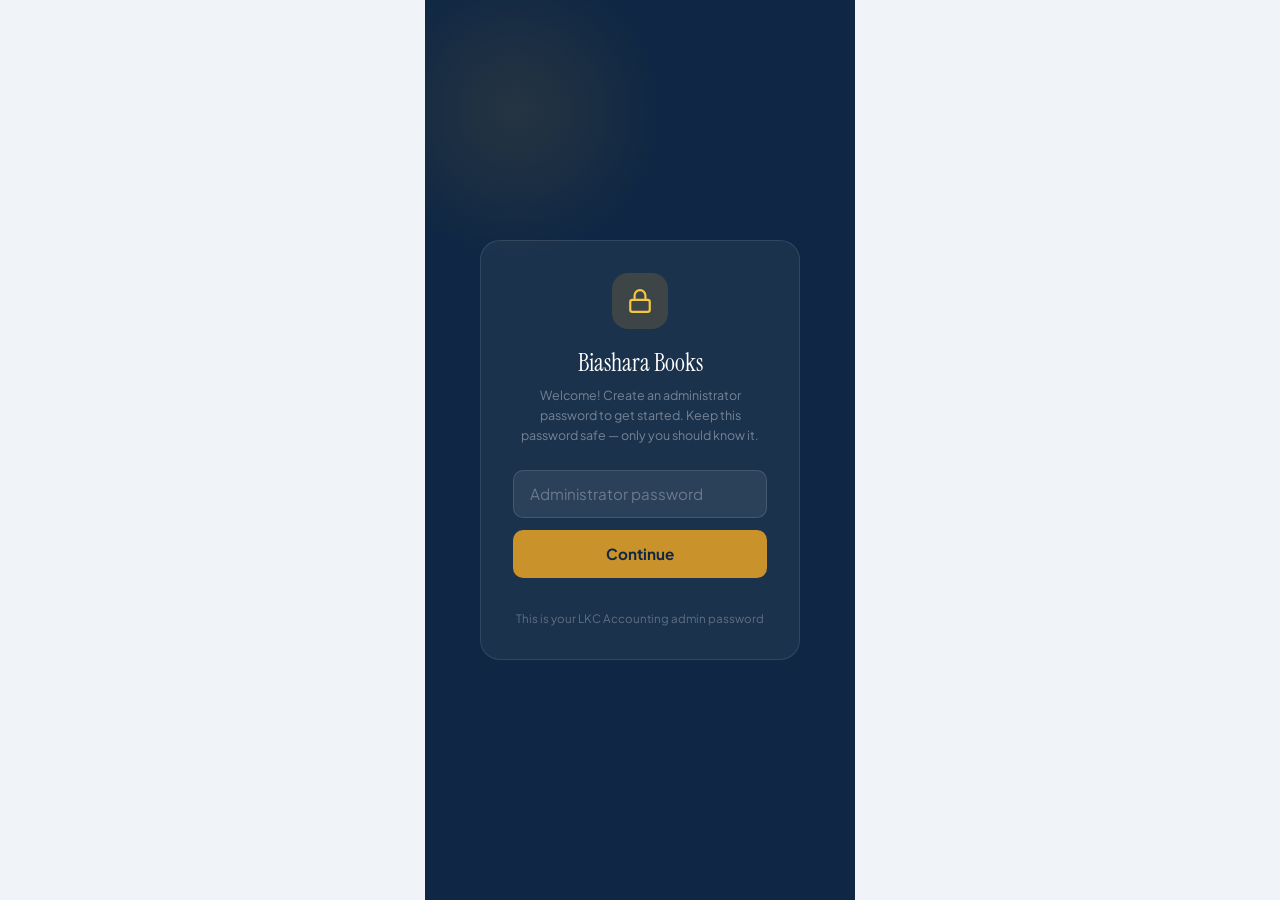
==== index.html @ 7e7e7124 "Rename index (2).html to index.html" ====
<!DOCTYPE html>
<html lang="en">
<head>
<meta charset="UTF-8"/>
<meta name="viewport" content="width=device-width, initial-scale=1.0, maximum-scale=1.0, user-scalable=no"/>
<meta name="apple-mobile-web-app-capable" content="yes"/>
<meta name="apple-mobile-web-app-status-bar-style" content="black-translucent"/>
<meta name="apple-mobile-web-app-title" content="Biashara Books"/>
<meta name="theme-color" content="#0f2744"/>
<link rel="manifest" href="./manifest.json"/>
<link rel="apple-touch-icon" href="./icon-192.png"/>
<title>Biashara Books</title>
<link rel="preconnect" href="https://fonts.googleapis.com">
<link href="https://fonts.googleapis.com/css2?family=Plus+Jakarta+Sans:wght@300;400;500;600;700;800&family=Instrument+Serif:ital@0;1&display=swap" rel="stylesheet">
<style>
:root{
  --bg:#f0f4f8;--surface:#fff;--surface2:#f7f9fc;
  --navy:#0f2744;--navy2:#1a3a5c;
  --gold:#c9922a;--gold-lt:#f5c842;
  --green:#18a558;--green-lt:#e8f7ef;
  --red:#e03b3b;--red-lt:#fdeaea;
  --blue:#2563eb;--blue-lt:#eff6ff;
  --orange:#ea6c00;--orange-lt:#fff3e0;
  --text:#0f2744;--text2:#4a6080;--text3:#8fa3bc;
  --border:#e2eaf3;--radius:16px;--radius-sm:10px;
  --shadow:0 2px 16px rgba(15,39,68,.08);
}
*,*::before,*::after{box-sizing:border-box;margin:0;padding:0}
html,body{height:100%;-webkit-font-smoothing:antialiased;overscroll-behavior:none}
body{font-family:'Plus Jakarta Sans',sans-serif;background:var(--bg);color:var(--text);font-size:15px;line-height:1.5;max-width:430px;margin:0 auto;overflow-x:hidden}

/* ── SCREENS ── */
.screen{display:none;min-height:100vh;flex-direction:column}
.screen.active{display:flex}

/* ══ PIN / LOCK ══ */
#screen-pin{background:var(--navy);align-items:center;justify-content:center;padding:2rem;position:relative;overflow:hidden}
#screen-pin::before{content:'';position:absolute;width:340px;height:340px;border-radius:50%;background:radial-gradient(circle,rgba(201,146,42,.18),transparent 70%);top:-60px;right:-80px;pointer-events:none}
.pin-logo{font-family:'Instrument Serif',serif;font-size:2.2rem;color:#fff;margin-bottom:.2rem;text-align:center}
.pin-logo span{color:var(--gold-lt)}
.pin-by{font-size:.72rem;color:rgba(255,255,255,.35);text-align:center;margin-bottom:.5rem;letter-spacing:.08em;text-transform:uppercase}
.pin-version{font-size:.65rem;color:rgba(255,255,255,.2);text-align:center;margin-bottom:2.2rem}
.pin-dots{display:flex;gap:1rem;justify-content:center;margin-bottom:1.5rem}
.pin-dot{width:13px;height:13px;border-radius:50%;background:rgba(255,255,255,.15);border:2px solid rgba(255,255,255,.25);transition:all .2s}
.pin-dot.filled{background:var(--gold-lt);border-color:var(--gold-lt);transform:scale(1.1)}
.pin-hint{font-size:.78rem;color:rgba(255,255,255,.4);text-align:center;margin-bottom:1.8rem;min-height:1.1em;transition:color .2s}
.pin-hint.error{color:#f87171;animation:shake .35s ease}
.pin-hint.success{color:#6ee7a0}
@keyframes shake{0%,100%{transform:translateX(0)}25%{transform:translateX(-7px)}75%{transform:translateX(7px)}}
.pin-pad{display:grid;grid-template-columns:repeat(3,1fr);gap:.7rem;width:100%;max-width:290px}
.pin-btn{background:rgba(255,255,255,.07);border:1px solid rgba(255,255,255,.1);border-radius:var(--radius);padding:1.1rem;font-family:'Plus Jakarta Sans',sans-serif;font-size:1.4rem;font-weight:600;color:#fff;cursor:pointer;transition:background .15s,transform .1s;user-select:none;-webkit-tap-highlight-color:transparent}
.pin-btn:active{background:rgba(255,255,255,.2);transform:scale(.93)}
.pin-btn.del{font-size:1rem;color:rgba(255,255,255,.55)}
.pin-btn.zero{grid-column:2}
.pin-footer{margin-top:1.5rem;font-size:.72rem;color:rgba(255,255,255,.25);text-align:center}

/* ══ ADMIN GATE ══ */
#screen-admin{background:var(--navy);align-items:center;justify-content:center;padding:2rem;position:relative;overflow:hidden}
#screen-admin::before{content:'';position:absolute;width:300px;height:300px;border-radius:50%;background:radial-gradient(circle,rgba(201,146,42,.12),transparent 70%);top:-40px;left:-60px;pointer-events:none}
.admin-card{background:rgba(255,255,255,.05);border:1px solid rgba(255,255,255,.1);border-radius:20px;padding:2rem;width:100%;max-width:320px}
.admin-icon{width:56px;height:56px;background:rgba(201,146,42,.2);border-radius:16px;display:flex;align-items:center;justify-content:center;margin:0 auto 1rem}
.admin-icon svg{width:26px;height:26px;stroke:var(--gold-lt);fill:none;stroke-width:2;stroke-linecap:round;stroke-linejoin:round}
.admin-title{font-family:'Instrument Serif',serif;font-size:1.5rem;color:#fff;text-align:center;margin-bottom:.3rem}
.admin-sub{font-size:.78rem;color:rgba(255,255,255,.4);text-align:center;margin-bottom:1.5rem;line-height:1.6}
.admin-input{width:100%;background:rgba(255,255,255,.07);border:1.5px solid rgba(255,255,255,.12);border-radius:var(--radius-sm);padding:.85rem 1rem;font-family:'Plus Jakarta Sans',sans-serif;font-size:.95rem;color:#fff;outline:none;transition:border-color .2s;margin-bottom:.75rem}
.admin-input::placeholder{color:rgba(255,255,255,.3)}
.admin-input:focus{border-color:var(--gold-lt)}
.admin-btn{width:100%;background:var(--gold);color:var(--navy);border:none;border-radius:var(--radius-sm);padding:.9rem;font-family:'Plus Jakarta Sans',sans-serif;font-size:.95rem;font-weight:700;cursor:pointer;transition:background .2s}
.admin-btn:active{background:var(--gold-lt)}
.admin-hint{font-size:.72rem;color:rgba(255,255,255,.3);text-align:center;margin-top:.75rem}
.admin-err{font-size:.75rem;color:#f87171;text-align:center;margin-top:.5rem;min-height:1em}

/* ══ SHARED LAYOUT ══ */
.topbar{background:var(--surface);padding:1rem 1.25rem;display:flex;align-items:center;justify-content:space-between;border-bottom:1px solid var(--border);position:sticky;top:0;z-index:50}
.topbar-title{font-size:1rem;font-weight:700;color:var(--navy)}
.topbar-logo{font-family:'Instrument Serif',serif;font-size:1.2rem;color:var(--navy)}
.topbar-logo span{color:var(--gold)}
.icon-btn{width:36px;height:36px;border-radius:10px;border:none;background:var(--surface2);cursor:pointer;display:flex;align-items:center;justify-content:center;transition:background .2s;-webkit-tap-highlight-color:transparent}
.icon-btn:active{background:var(--border)}
.icon-btn svg{width:18px;height:18px;stroke:var(--text2);fill:none;stroke-width:2;stroke-linecap:round;stroke-linejoin:round}
.topbar-actions{display:flex;gap:.5rem}

.page-body{flex:1;padding:1.25rem;overflow-y:auto;padding-bottom:100px}

.bottom-nav{position:fixed;bottom:0;left:50%;transform:translateX(-50%);width:100%;max-width:430px;background:var(--surface);border-top:1px solid var(--border);display:flex;padding:.5rem .25rem calc(.5rem + env(safe-area-inset-bottom));z-index:100}
.nav-item{flex:1;display:flex;flex-direction:column;align-items:center;gap:.2rem;cursor:pointer;padding:.3rem .2rem;border-radius:var(--radius-sm);transition:background .2s;-webkit-tap-highlight-color:transparent;border:none;background:transparent}
.nav-item.active .nav-icon{background:rgba(15,39,68,.08)}
.nav-item.active .nav-label{color:var(--navy);font-weight:700}
.nav-item.active .nav-icon svg{stroke:var(--navy)}
.nav-icon{width:36px;height:36px;border-radius:10px;display:flex;align-items:center;justify-content:center;transition:background .2s}
.nav-icon svg{width:20px;height:20px;stroke:var(--text3);fill:none;stroke-width:2;stroke-linecap:round;stroke-linejoin:round;transition:stroke .2s}
.nav-label{font-size:.62rem;font-weight:500;color:var(--text3);transition:color .2s}
.nav-badge{position:absolute;top:2px;right:2px;width:8px;height:8px;background:var(--red);border-radius:50%;border:1.5px solid var(--surface)}

/* ══ DASHBOARD ══ */
.dash-header{background:linear-gradient(135deg,var(--navy) 0%,var(--navy2) 100%);border-radius:var(--radius);padding:1.5rem;margin-bottom:1.25rem;position:relative;overflow:hidden}
.dash-header::after{content:'';position:absolute;width:200px;height:200px;border-radius:50%;background:rgba(201,146,42,.12);bottom:-60px;right:-40px;pointer-events:none}
.dash-greeting{font-size:.73rem;color:rgba(255,255,255,.5);font-weight:500;margin-bottom:.15rem}
.dash-biz{font-family:'Instrument Serif',serif;font-size:1.35rem;color:#fff;margin-bottom:.85rem}
.dash-balance-label{font-size:.7rem;color:rgba(255,255,255,.45);margin-bottom:.2rem}
.dash-balance{font-size:2rem;font-weight:800;color:#fff;line-height:1}
.dash-row{display:flex;gap:.75rem;margin-top:.9rem}
.dash-mini{flex:1;background:rgba(255,255,255,.08);border-radius:var(--radius-sm);padding:.7rem}
.dash-mini-label{font-size:.67rem;color:rgba(255,255,255,.45);margin-bottom:.15rem}
.dash-mini-val{font-size:.92rem;font-weight:700;color:#fff}
.dash-mini-val.green{color:#6ee7a0}
.dash-mini-val.red{color:#fca5a5}

.section-hdr{display:flex;align-items:center;justify-content:space-between;margin-bottom:.85rem}
.section-hdr h3{font-size:.85rem;font-weight:700;color:var(--text)}
.see-all{font-size:.75rem;color:var(--gold);font-weight:600;cursor:pointer;border:none;background:none;padding:0}

.quick-btns{display:grid;grid-template-columns:repeat(4,1fr);gap:.7rem;margin-bottom:1.5rem}
.qbtn{background:var(--surface);border:1px solid var(--border);border-radius:var(--radius);padding:.85rem .4rem;display:flex;flex-direction:column;align-items:center;gap:.4rem;cursor:pointer;transition:transform .15s;-webkit-tap-highlight-color:transparent}
.qbtn:active{transform:scale(.94)}
.qbtn-icon{width:38px;height:38px;border-radius:10px;display:flex;align-items:center;justify-content:center}
.qbtn-icon svg{width:18px;height:18px;stroke-width:2;stroke-linecap:round;stroke-linejoin:round;fill:none}
.qbtn-label{font-size:.63rem;font-weight:600;color:var(--text2);text-align:center;line-height:1.3}

/* ══ TRANSACTIONS ══ */
.txn-list{display:flex;flex-direction:column;gap:.6rem}
.txn{background:var(--surface);border:1px solid var(--border);border-radius:var(--radius);padding:.9rem 1rem;display:flex;align-items:center;gap:.85rem;position:relative;overflow:hidden}
.txn-ico{width:40px;height:40px;border-radius:12px;flex-shrink:0;display:flex;align-items:center;justify-content:center}
.txn-ico svg{width:18px;height:18px;fill:none;stroke-width:2;stroke-linecap:round;stroke-linejoin:round}
.txn-ico.income{background:var(--green-lt)}
.txn-ico.income svg{stroke:var(--green)}
.txn-ico.expense{background:var(--red-lt)}
.txn-ico.expense svg{stroke:var(--red)}
.txn-desc{flex:1;min-width:0}
.txn-name{font-size:.87rem;font-weight:600;color:var(--text);white-space:nowrap;overflow:hidden;text-overflow:ellipsis}
.txn-cat{font-size:.7rem;color:var(--text3);margin-top:.05rem}
.txn-right{text-align:right;flex-shrink:0}
.txn-amt{font-size:.9rem;font-weight:700}
.txn-amt.income{color:var(--green)}
.txn-amt.expense{color:var(--red)}
.txn-date{font-size:.67rem;color:var(--text3);margin-top:.05rem}
.txn-del{background:var(--red-lt);border:none;border-radius:8px;padding:.35rem .6rem;cursor:pointer;flex-shrink:0;display:flex;align-items:center;-webkit-tap-highlight-color:transparent}
.txn-del svg{width:14px;height:14px;stroke:var(--red);fill:none;stroke-width:2;stroke-linecap:round;stroke-linejoin:round}

/* ══ STAT CARDS ══ */
.stat-cards{display:grid;grid-template-columns:1fr 1fr;gap:.75rem;margin-bottom:1.25rem}
.stat-card{background:var(--surface);border:1px solid var(--border);border-radius:var(--radius);padding:1rem}
.stat-card-label{font-size:.7rem;color:var(--text3);font-weight:500;margin-bottom:.3rem}
.stat-card-val{font-size:1.15rem;font-weight:800;color:var(--text)}
.stat-card-sub{font-size:.7rem;margin-top:.2rem;font-weight:500}

/* ══ INVOICES ══ */
.inv-card{background:var(--surface);border:1px solid var(--border);border-radius:var(--radius);padding:1rem 1.1rem;margin-bottom:.7rem;display:flex;align-items:center;gap:1rem;cursor:pointer}
.inv-avatar{width:42px;height:42px;border-radius:12px;flex-shrink:0;background:var(--navy);display:flex;align-items:center;justify-content:center;font-weight:800;font-size:.9rem;color:#fff}
.inv-info{flex:1;min-width:0}
.inv-client{font-size:.9rem;font-weight:700;color:var(--text);white-space:nowrap;overflow:hidden;text-overflow:ellipsis}
.inv-meta{font-size:.72rem;color:var(--text3);margin-top:.1rem}
.inv-right{text-align:right;flex-shrink:0}
.inv-amount{font-size:.95rem;font-weight:800;color:var(--text)}
.inv-badge{display:inline-block;font-size:.62rem;font-weight:700;padding:.18rem .5rem;border-radius:20px;margin-top:.25rem;text-transform:uppercase;letter-spacing:.04em}
.inv-badge.paid{background:var(--green-lt);color:var(--green)}
.inv-badge.unpaid{background:var(--orange-lt);color:var(--orange)}
.inv-badge.overdue{background:var(--red-lt);color:var(--red)}

/* ══ INVENTORY ══ */
.stock-card{background:var(--surface);border:1px solid var(--border);border-radius:var(--radius);padding:1rem 1.1rem;margin-bottom:.7rem;display:flex;align-items:center;gap:1rem}
.stock-ico{width:42px;height:42px;border-radius:12px;flex-shrink:0;background:#f3f0ff;display:flex;align-items:center;justify-content:center}
.stock-ico svg{width:20px;height:20px;stroke:#7c3aed;fill:none;stroke-width:2;stroke-linecap:round;stroke-linejoin:round}
.stock-info{flex:1;min-width:0}
.stock-name{font-size:.9rem;font-weight:700;color:var(--text)}
.stock-meta{font-size:.72rem;color:var(--text3);margin-top:.1rem}
.stock-right{text-align:right;flex-shrink:0;display:flex;flex-direction:column;align-items:flex-end;gap:.3rem}
.stock-qty{font-size:1rem;font-weight:800;color:var(--text)}
.stock-badge{display:inline-block;font-size:.62rem;font-weight:700;padding:.18rem .5rem;border-radius:20px;text-transform:uppercase;letter-spacing:.04em}
.stock-badge.ok{background:var(--green-lt);color:var(--green)}
.stock-badge.low{background:var(--orange-lt);color:var(--orange)}
.stock-badge.out{background:var(--red-lt);color:var(--red)}
.stock-del{background:var(--red-lt);border:none;border-radius:8px;padding:.35rem .6rem;cursor:pointer;display:flex;align-items:center;margin-top:.3rem}
.stock-del svg{width:13px;height:13px;stroke:var(--red);fill:none;stroke-width:2;stroke-linecap:round;stroke-linejoin:round}

/* ══ STOCK SEARCH ══ */
.search-bar{background:var(--surface);border:1.5px solid var(--border);border-radius:var(--radius-sm);padding:.7rem 1rem;font-family:'Plus Jakarta Sans',sans-serif;font-size:.88rem;color:var(--text);outline:none;width:100%;margin-bottom:1rem;transition:border-color .2s}
.search-bar:focus{border-color:var(--navy)}

/* ══ ALERT BANNER ══ */
.alert-banner{background:var(--red-lt);border:1px solid rgba(224,59,59,.25);border-radius:var(--radius);padding:.85rem 1rem;margin-bottom:1rem;display:flex;align-items:flex-start;gap:.75rem}
.alert-banner svg{width:18px;height:18px;stroke:var(--red);fill:none;stroke-width:2;stroke-linecap:round;stroke-linejoin:round;flex-shrink:0;margin-top:.05rem}
.alert-text{font-size:.82rem;color:var(--red);line-height:1.5}
.alert-text strong{font-weight:700;display:block;margin-bottom:.15rem}
.alert-banner.warn{background:var(--orange-lt);border-color:rgba(234,108,0,.2)}
.alert-banner.warn svg{stroke:var(--orange)}
.alert-banner.warn .alert-text{color:var(--orange)}

/* ══ P&L ══ */
.pl-header{background:linear-gradient(135deg,var(--navy),var(--navy2));border-radius:var(--radius);padding:1.4rem;margin-bottom:1rem;text-align:center}
.pl-header-title{font-size:.7rem;color:rgba(255,255,255,.45);font-weight:600;text-transform:uppercase;letter-spacing:.1em;margin-bottom:.2rem}
.pl-period{font-family:'Instrument Serif',serif;font-size:1.3rem;color:#fff;margin-bottom:.5rem}
.pl-net{font-size:2.2rem;font-weight:800;color:var(--gold-lt);line-height:1}
.pl-net-label{font-size:.73rem;color:rgba(255,255,255,.45);margin-top:.2rem}
.pl-section{background:var(--surface);border:1px solid var(--border);border-radius:var(--radius);margin-bottom:1rem;overflow:hidden}
.pl-section-hdr{padding:.85rem 1rem;border-bottom:1px solid var(--border);display:flex;justify-content:space-between;align-items:center}
.pl-section-hdr span{font-size:.76rem;font-weight:700;text-transform:uppercase;letter-spacing:.07em;color:var(--text2)}
.pl-section-total{font-size:.95rem;font-weight:800;color:var(--text)}
.pl-row{display:flex;justify-content:space-between;align-items:center;padding:.7rem 1rem;border-bottom:1px solid var(--border)}
.pl-row:last-child{border-bottom:none}
.pl-row-label{font-size:.84rem;color:var(--text2)}
.pl-row-val{font-size:.87rem;font-weight:600;color:var(--text)}

.period-tabs{display:flex;gap:.4rem;margin-bottom:1rem;background:var(--surface2);border-radius:var(--radius-sm);padding:.3rem}
.period-tab{flex:1;padding:.48rem;border-radius:8px;border:none;background:transparent;font-family:'Plus Jakarta Sans',sans-serif;font-size:.75rem;font-weight:600;color:var(--text3);cursor:pointer;transition:all .2s}
.period-tab.active{background:var(--surface);color:var(--navy);box-shadow:0 1px 4px rgba(0,0,0,.08)}

/* ══ SETTINGS ══ */
.settings-section{margin-bottom:1.5rem}
.settings-label{font-size:.7rem;font-weight:700;text-transform:uppercase;letter-spacing:.08em;color:var(--text3);margin-bottom:.6rem;padding-left:.25rem}
.settings-card{background:var(--surface);border:1px solid var(--border);border-radius:var(--radius);overflow:hidden}
.settings-row{display:flex;align-items:center;gap:1rem;padding:1rem 1.1rem;border-bottom:1px solid var(--border);cursor:pointer;transition:background .15s;-webkit-tap-highlight-color:transparent}
.settings-row:last-child{border-bottom:none}
.settings-row:active{background:var(--surface2)}
.settings-row-icon{width:36px;height:36px;border-radius:10px;flex-shrink:0;display:flex;align-items:center;justify-content:center}
.settings-row-icon svg{width:16px;height:16px;fill:none;stroke-width:2;stroke-linecap:round;stroke-linejoin:round}
.settings-row-text{flex:1}
.settings-row-title{font-size:.9rem;font-weight:600;color:var(--text)}
.settings-row-sub{font-size:.73rem;color:var(--text3);margin-top:.05rem}
.chev{width:16px;height:16px;stroke:var(--text3);fill:none;stroke-width:2;stroke-linecap:round;stroke-linejoin:round}

/* ══ MODALS ══ */
.modal-overlay{display:none;position:fixed;inset:0;background:rgba(15,39,68,.5);backdrop-filter:blur(4px);z-index:200;align-items:flex-end;justify-content:center}
.modal-overlay.open{display:flex}
.modal-sheet{background:var(--surface);border-radius:24px 24px 0 0;width:100%;max-width:430px;padding:1.5rem 1.5rem calc(1.5rem + env(safe-area-inset-bottom));animation:slideUp .3s ease;max-height:92vh;overflow-y:auto}
@keyframes slideUp{from{transform:translateY(100%)}to{transform:translateY(0)}}
.modal-handle{width:40px;height:4px;background:var(--border);border-radius:2px;margin:0 auto 1.25rem}
.modal-title{font-size:1.05rem;font-weight:700;margin-bottom:1.25rem}

.form-group{margin-bottom:1rem}
.form-label{font-size:.73rem;font-weight:600;color:var(--text2);margin-bottom:.4rem;display:block;text-transform:uppercase;letter-spacing:.04em}
.form-input{width:100%;background:var(--surface2);border:1.5px solid var(--border);border-radius:var(--radius-sm);padding:.75rem 1rem;font-family:'Plus Jakarta Sans',sans-serif;font-size:.9rem;color:var(--text);outline:none;transition:border-color .2s}
.form-input:focus{border-color:var(--navy)}
.form-select{appearance:none;background-image:url("data:image/svg+xml,%3Csvg xmlns='http://www.w3.org/2000/svg' width='12' height='12' viewBox='0 0 24 24' fill='none' stroke='%234a6080' stroke-width='2'%3E%3Cpolyline points='6 9 12 15 18 9'/%3E%3C/svg%3E");background-repeat:no-repeat;background-position:right 1rem center;background-color:var(--surface2)}
.form-row{display:grid;grid-template-columns:1fr 1fr;gap:.75rem}

.toggle-row{display:flex;gap:.5rem;margin-bottom:1rem}
.toggle-btn{flex:1;padding:.7rem;border-radius:var(--radius-sm);border:1.5px solid var(--border);background:var(--surface2);font-family:'Plus Jakarta Sans',sans-serif;font-size:.85rem;font-weight:600;color:var(--text2);cursor:pointer;transition:all .2s}
.toggle-btn.active.income{background:var(--green-lt);border-color:var(--green);color:var(--green)}
.toggle-btn.active.expense{background:var(--red-lt);border-color:var(--red);color:var(--red)}

.btn-primary{width:100%;background:var(--navy);color:#fff;border:none;border-radius:var(--radius);padding:.95rem;font-family:'Plus Jakarta Sans',sans-serif;font-size:.95rem;font-weight:700;cursor:pointer;transition:background .2s,transform .1s;margin-top:.5rem}
.btn-primary:active{transform:scale(.98)}
.btn-primary.green{background:var(--green)}
.btn-primary.red{background:var(--red)}
.btn-secondary{width:100%;background:var(--surface2);color:var(--text2);border:1.5px solid var(--border);border-radius:var(--radius);padding:.85rem;font-family:'Plus Jakarta Sans',sans-serif;font-size:.9rem;font-weight:600;cursor:pointer;margin-top:.5rem}

/* ══ FILTER CHIPS ══ */
.filter-chip{padding:.4rem .9rem;border-radius:20px;border:1.5px solid var(--border);background:var(--surface);font-family:'Plus Jakarta Sans',sans-serif;font-size:.75rem;font-weight:600;color:var(--text2);cursor:pointer;white-space:nowrap;transition:all .2s}
.filter-chip.active{background:var(--navy);color:#fff;border-color:var(--navy)}

/* ══ BAR CHART ══ */
.bar-chart{display:flex;align-items:flex-end;gap:.35rem;height:90px}
.bar-wrap{flex:1;display:flex;flex-direction:column;align-items:center;gap:2px;height:100%}
.bar-inner{flex:1;width:100%;display:flex;flex-direction:column;justify-content:flex-end;gap:2px}
.bar{border-radius:5px 5px 0 0;width:100%;min-height:0;transition:height .5s ease}
.bar.i{background:var(--green)}
.bar.e{background:var(--red)}
.bar-lbl{font-size:.58rem;color:var(--text3);font-weight:500}

/* ══ DOWNLOAD BUTTON ══ */
.dl-btn{width:100%;background:linear-gradient(135deg,var(--navy),var(--navy2));color:#fff;border:none;border-radius:var(--radius);padding:1rem;font-family:'Plus Jakarta Sans',sans-serif;font-size:.95rem;font-weight:700;cursor:pointer;display:flex;align-items:center;justify-content:center;gap:.6rem;margin-top:1rem}
.dl-btn svg{width:18px;height:18px;stroke:#fff;fill:none;stroke-width:2;stroke-linecap:round;stroke-linejoin:round}
.dl-btn:disabled{opacity:.5;cursor:not-allowed}
.online-dot{width:8px;height:8px;border-radius:50%;background:var(--green);display:inline-block;margin-right:.3rem;animation:pulse 2s infinite}
.offline-dot{width:8px;height:8px;border-radius:50%;background:var(--text3);display:inline-block;margin-right:.3rem}
@keyframes pulse{0%,100%{opacity:1}50%{opacity:.4}}

/* ══ CONFIRM DIALOG ══ */
#modal-confirm .modal-sheet{border-radius:24px;max-width:340px;margin:auto;padding:2rem}
.confirm-icon{width:52px;height:52px;background:var(--red-lt);border-radius:50%;display:flex;align-items:center;justify-content:center;margin:0 auto 1rem}
.confirm-icon svg{width:24px;height:24px;stroke:var(--red);fill:none;stroke-width:2;stroke-linecap:round;stroke-linejoin:round}
#modal-confirm .modal-overlay{align-items:center}

/* ══ TOAST ══ */
.toast{position:fixed;top:1rem;left:50%;transform:translateX(-50%) translateY(-80px);background:var(--navy);color:#fff;padding:.7rem 1.4rem;border-radius:30px;font-size:.82rem;font-weight:600;z-index:999;transition:transform .3s ease;white-space:nowrap;max-width:300px;text-align:center}
.toast.show{transform:translateX(-50%) translateY(0)}

/* ══ EMPTY ══ */
.empty{text-align:center;padding:3rem 1rem;color:var(--text3)}
.empty svg{width:48px;height:48px;stroke:var(--border);fill:none;stroke-width:1.5;stroke-linecap:round;stroke-linejoin:round;margin-bottom:.75rem}
.empty p{font-size:.85rem}
</style>
</head>
<body>

<!-- ══════════════ ADMIN GATE ══════════════ -->
<div class="screen active" id="screen-admin">
  <div class="admin-card">
    <div class="admin-icon">
      <svg viewBox="0 0 24 24"><rect x="3" y="11" width="18" height="11" rx="2"/><path d="M7 11V7a5 5 0 0 1 10 0v4"/></svg>
    </div>
    <div class="admin-title">Biashara Books</div>
    <div class="admin-sub" id="admin-sub">Enter the administrator password to set up this app for a new client.</div>
    <input class="admin-input" id="admin-pass-input" type="password" placeholder="Administrator password" autocomplete="off"/>
    <div id="admin-new-pass-wrap" style="display:none">
      <input class="admin-input" id="admin-new-biz" placeholder="Client business name" autocomplete="off"/>
      <input class="admin-input" id="admin-client-pin" type="password" placeholder="Set client PIN (4 digits)" maxlength="4" inputmode="numeric"/>
    </div>
    <button class="admin-btn" id="admin-btn" onclick="adminAction()">Continue</button>
    <div class="admin-err" id="admin-err"></div>
    <div class="admin-hint" id="admin-hint">Powered by LKC Accounting</div>
  </div>
</div>

<!-- ══════════════ PIN SCREEN ══════════════ -->
<div class="screen" id="screen-pin">
  <div style="text-align:center;margin-bottom:.5rem">
    <div class="pin-logo">Biashara <span>Books</span></div>
    <div class="pin-by">by LKC Accounting</div>
  </div>
  <div class="pin-dots">
    <div class="pin-dot" id="d0"></div>
    <div class="pin-dot" id="d1"></div>
    <div class="pin-dot" id="d2"></div>
    <div class="pin-dot" id="d3"></div>
  </div>
  <div class="pin-hint" id="pin-hint">Enter your PIN</div>
  <div class="pin-pad">
    <button class="pin-btn" onclick="pinPress('1')">1</button>
    <button class="pin-btn" onclick="pinPress('2')">2</button>
    <button class="pin-btn" onclick="pinPress('3')">3</button>
    <button class="pin-btn" onclick="pinPress('4')">4</button>
    <button class="pin-btn" onclick="pinPress('5')">5</button>
    <button class="pin-btn" onclick="pinPress('6')">6</button>
    <button class="pin-btn" onclick="pinPress('7')">7</button>
    <button class="pin-btn" onclick="pinPress('8')">8</button>
    <button class="pin-btn" onclick="pinPress('9')">9</button>
    <button class="pin-btn zero" onclick="pinPress('0')">0</button>
    <button class="pin-btn del" onclick="pinDel()">⌫</button>
  </div>
  <div class="pin-footer" id="pin-biz-name"></div>
</div>

<!-- ══════════════ MAIN APP ══════════════ -->
<div class="screen" id="screen-app">

  <!-- DASHBOARD -->
  <div id="tab-dashboard" class="tab-content">
    <div class="topbar">
      <div class="topbar-logo">Biashara <span>Books</span></div>
      <div class="topbar-actions">
        <span id="online-indicator" style="display:flex;align-items:center;font-size:.7rem;color:var(--text3)"></span>
        <button class="icon-btn" onclick="openModal('modal-txn')">
          <svg viewBox="0 0 24 24"><line x1="12" y1="5" x2="12" y2="19"/><line x1="5" y1="12" x2="19" y2="12"/></svg>
        </button>
      </div>
    </div>
    <div class="page-body">
      <div id="stock-alerts-dash"></div>
      <div class="dash-header">
        <div class="dash-greeting">Good day</div>
        <div class="dash-biz" id="dash-bizname">My Business</div>
        <div class="dash-balance-label">Net Cash Position</div>
        <div class="dash-balance" id="dash-balance">KES 0</div>
        <div class="dash-row">
          <div class="dash-mini">
            <div class="dash-mini-label">Income (month)</div>
            <div class="dash-mini-val green" id="dash-income-month">0</div>
          </div>
          <div class="dash-mini">
            <div class="dash-mini-label">Expenses (month)</div>
            <div class="dash-mini-val red" id="dash-expense-month">0</div>
          </div>
        </div>
      </div>
      <div class="section-hdr"><h3>Quick Actions</h3></div>
      <div class="quick-btns">
        <button class="qbtn" onclick="openModal('modal-txn');setTxnType('income')">
          <div class="qbtn-icon" style="background:var(--green-lt)"><svg viewBox="0 0 24 24" style="stroke:var(--green)"><line x1="12" y1="19" x2="12" y2="5"/><polyline points="5 12 12 5 19 12"/></svg></div>
          <span class="qbtn-label">Add Income</span>
        </button>
        <button class="qbtn" onclick="openModal('modal-txn');setTxnType('expense')">
          <div class="qbtn-icon" style="background:var(--red-lt)"><svg viewBox="0 0 24 24" style="stroke:var(--red)"><line x1="12" y1="5" x2="12" y2="19"/><polyline points="19 12 12 19 5 12"/></svg></div>
          <span class="qbtn-label">Add Expense</span>
        </button>
        <button class="qbtn" onclick="openModal('modal-invoice')">
          <div class="qbtn-icon" style="background:var(--blue-lt)"><svg viewBox="0 0 24 24" style="stroke:var(--blue)"><path d="M14 2H6a2 2 0 0 0-2 2v16a2 2 0 0 0 2 2h12a2 2 0 0 0 2-2V8z"/><polyline points="14 2 14 8 20 8"/></svg></div>
          <span class="qbtn-label">Invoice</span>
        </button>
        <button class="qbtn" onclick="openModal('modal-stock')">
          <div class="qbtn-icon" style="background:#f3f0ff"><svg viewBox="0 0 24 24" style="stroke:#7c3aed"><path d="M21 16V8a2 2 0 0 0-1-1.73l-7-4a2 2 0 0 0-2 0l-7 4A2 2 0 0 0 3 8v8a2 2 0 0 0 1 1.73l7 4a2 2 0 0 0 2 0l7-4A2 2 0 0 0 21 16z"/></svg></div>
          <span class="qbtn-label">Stock</span>
        </button>
      </div>
      <div class="section-hdr"><h3>7-Day Overview</h3></div>
      <div style="background:var(--surface);border:1px solid var(--border);border-radius:var(--radius);padding:1rem;margin-bottom:1.5rem">
        <div style="display:flex;gap:1rem;margin-bottom:.75rem">
          <div style="display:flex;align-items:center;gap:.35rem"><span style="width:9px;height:9px;border-radius:2px;background:var(--green);display:inline-block"></span><span style="font-size:.68rem;color:var(--text3)">Income</span></div>
          <div style="display:flex;align-items:center;gap:.35rem"><span style="width:9px;height:9px;border-radius:2px;background:var(--red);display:inline-block"></span><span style="font-size:.68rem;color:var(--text3)">Expenses</span></div>
        </div>
        <div class="bar-chart" id="bar-chart"></div>
        <div style="display:flex;gap:.35rem;margin-top:.4rem" id="bar-labels"></div>
      </div>
      <div class="section-hdr">
        <h3>Recent Transactions</h3>
        <button class="see-all" onclick="switchTab('transactions')">See all</button>
      </div>
      <div class="txn-list" id="dash-txn-list"></div>
    </div>
  </div>

  <!-- TRANSACTIONS TAB -->
  <div id="tab-transactions" class="tab-content" style="display:none;flex-direction:column">
    <div class="topbar">
      <div class="topbar-title">Transactions</div>
      <button class="icon-btn" onclick="openModal('modal-txn')">
        <svg viewBox="0 0 24 24"><line x1="12" y1="5" x2="12" y2="19"/><line x1="5" y1="12" x2="19" y2="12"/></svg>
      </button>
    </div>
    <div class="page-body">
      <div class="stat-cards">
        <div class="stat-card">
          <div class="stat-card-label">Total Income</div>
          <div class="stat-card-val" id="txn-total-income">KES 0</div>
          <div class="stat-card-sub" style="color:var(--green)">This month</div>
        </div>
        <div class="stat-card">
          <div class="stat-card-label">Total Expenses</div>
          <div class="stat-card-val" id="txn-total-expense">KES 0</div>
          <div class="stat-card-sub" style="color:var(--red)">This month</div>
        </div>
      </div>
      <div style="display:flex;gap:.5rem;margin-bottom:1rem;overflow-x:auto;padding-bottom:.25rem">
        <button class="filter-chip active" data-filter="all" onclick="filterTxns(this)">All</button>
        <button class="filter-chip" data-filter="income" onclick="filterTxns(this)">Income</button>
        <button class="filter-chip" data-filter="expense" onclick="filterTxns(this)">Expenses</button>
      </div>
      <div class="txn-list" id="full-txn-list"></div>
    </div>
  </div>

  <!-- INVOICES TAB -->
  <div id="tab-invoices" class="tab-content" style="display:none;flex-direction:column">
    <div class="topbar">
      <div class="topbar-title">Invoices</div>
      <button class="icon-btn" onclick="openModal('modal-invoice')">
        <svg viewBox="0 0 24 24"><line x1="12" y1="5" x2="12" y2="19"/><line x1="5" y1="12" x2="19" y2="12"/></svg>
      </button>
    </div>
    <div class="page-body">
      <div class="stat-cards">
        <div class="stat-card">
          <div class="stat-card-label">Outstanding</div>
          <div class="stat-card-val" id="inv-outstanding">KES 0</div>
          <div class="stat-card-sub" style="color:var(--orange)">Unpaid invoices</div>
        </div>
        <div class="stat-card">
          <div class="stat-card-label">Collected</div>
          <div class="stat-card-val" id="inv-collected">KES 0</div>
          <div class="stat-card-sub" style="color:var(--green)">This month</div>
        </div>
      </div>
      <div id="invoice-list"></div>
    </div>
  </div>

  <!-- INVENTORY TAB -->
  <div id="tab-inventory" class="tab-content" style="display:none;flex-direction:column">
    <div class="topbar">
      <div class="topbar-title">Stock & Inventory</div>
      <button class="icon-btn" onclick="openModal('modal-stock')">
        <svg viewBox="0 0 24 24"><line x1="12" y1="5" x2="12" y2="19"/><line x1="5" y1="12" x2="19" y2="12"/></svg>
      </button>
    </div>
    <div class="page-body">
      <div id="stock-alerts-full"></div>
      <div class="stat-cards">
        <div class="stat-card">
          <div class="stat-card-label">Total Items</div>
          <div class="stat-card-val" id="inv-total-items">0</div>
          <div class="stat-card-sub" style="color:var(--text3)">SKUs tracked</div>
        </div>
        <div class="stat-card">
          <div class="stat-card-label">Alerts</div>
          <div class="stat-card-val" id="inv-alert-count">0</div>
          <div class="stat-card-sub" style="color:var(--orange)">Need attention</div>
        </div>
      </div>
      <input class="search-bar" id="stock-search" placeholder="Search items..." oninput="renderInventory()"/>
      <div id="stock-list"></div>
    </div>
  </div>

  <!-- REPORTS TAB -->
  <div id="tab-report" class="tab-content" style="display:none;flex-direction:column">
    <div class="topbar">
      <div class="topbar-title">P&amp;L Report</div>
    </div>
    <div class="page-body">
      <div class="period-tabs">
        <button class="period-tab active" onclick="setPeriod('week',this)">Week</button>
        <button class="period-tab" onclick="setPeriod('month',this)">Month</button>
        <button class="period-tab" onclick="setPeriod('quarter',this)">Quarter</button>
        <button class="period-tab" onclick="setPeriod('year',this)">Year</button>
      </div>
      <div id="pl-content"></div>
      <div style="background:var(--surface);border:1px solid var(--border);border-radius:var(--radius);padding:1.2rem;margin-top:1rem">
        <div style="font-size:.85rem;font-weight:700;margin-bottom:.4rem">Download Report</div>
        <div style="font-size:.8rem;color:var(--text3);margin-bottom:.85rem;line-height:1.6">Download a full PDF report of your financial records for the selected period.</div>
        <div id="online-status-report" style="display:flex;align-items:center;gap:.4rem;font-size:.78rem;margin-bottom:.5rem"></div>
        <button class="dl-btn" id="dl-btn" onclick="downloadReport()">
          <svg viewBox="0 0 24 24"><path d="M21 15v4a2 2 0 0 1-2 2H5a2 2 0 0 1-2-2v-4"/><polyline points="7 10 12 15 17 10"/><line x1="12" y1="15" x2="12" y2="3"/></svg>
          Download Report
        </button>
      </div>
    </div>
  </div>

  <!-- SETTINGS TAB -->
  <div id="tab-settings" class="tab-content" style="display:none;flex-direction:column">
    <div class="topbar"><div class="topbar-title">Settings</div></div>
    <div class="page-body">
      <div style="background:linear-gradient(135deg,var(--navy),var(--navy2));border-radius:var(--radius);padding:1.5rem;margin-bottom:1.5rem;text-align:center">
        <div style="font-family:'Instrument Serif',serif;font-size:1.5rem;color:#fff;margin-bottom:.25rem" id="settings-bizname">My Business</div>
        <div style="font-size:.75rem;color:rgba(255,255,255,.4)">Biashara Books · by LKC Accounting</div>
      </div>
      <div class="settings-section">
        <div class="settings-label">Business</div>
        <div class="settings-card">
          <div class="settings-row" onclick="openModal('modal-edit-biz')">
            <div class="settings-row-icon" style="background:#e8f7ef"><svg viewBox="0 0 24 24" style="stroke:var(--green)"><path d="M3 9l9-7 9 7v11a2 2 0 0 1-2 2H5a2 2 0 0 1-2-2z"/></svg></div>
            <div class="settings-row-text"><div class="settings-row-title">Business Name</div><div class="settings-row-sub" id="sett-bizname-sub">Tap to edit</div></div>
            <svg class="chev" viewBox="0 0 24 24"><polyline points="9 18 15 12 9 6"/></svg>
          </div>
          <div class="settings-row" onclick="openModal('modal-change-pin')">
            <div class="settings-row-icon" style="background:var(--blue-lt)"><svg viewBox="0 0 24 24" style="stroke:var(--blue)"><rect x="3" y="11" width="18" height="11" rx="2"/><path d="M7 11V7a5 5 0 0 1 10 0v4"/></svg></div>
            <div class="settings-row-text"><div class="settings-row-title">Change PIN</div><div class="settings-row-sub">Update your access PIN</div></div>
            <svg class="chev" viewBox="0 0 24 24"><polyline points="9 18 15 12 9 6"/></svg>
          </div>
        </div>
      </div>
      <div class="settings-section">
        <div class="settings-label">Notifications</div>
        <div class="settings-card">
          <div class="settings-row" onclick="requestNotifPermission()">
            <div class="settings-row-icon" style="background:var(--orange-lt)"><svg viewBox="0 0 24 24" style="stroke:var(--orange)"><path d="M18 8A6 6 0 0 0 6 8c0 7-3 9-3 9h18s-3-2-3-9"/><path d="M13.73 21a2 2 0 0 1-3.46 0"/></svg></div>
            <div class="settings-row-text"><div class="settings-row-title">Stock Alerts</div><div class="settings-row-sub" id="notif-status">Tap to enable notifications</div></div>
            <svg class="chev" viewBox="0 0 24 24"><polyline points="9 18 15 12 9 6"/></svg>
          </div>
        </div>
      </div>
      <div class="settings-section">
        <div class="settings-label">Data</div>
        <div class="settings-card">
          <div class="settings-row" onclick="exportData()">
            <div class="settings-row-icon" style="background:var(--green-lt)"><svg viewBox="0 0 24 24" style="stroke:var(--green)"><path d="M21 15v4a2 2 0 0 1-2 2H5a2 2 0 0 1-2-2v-4"/><polyline points="7 10 12 15 17 10"/><line x1="12" y1="15" x2="12" y2="3"/></svg></div>
            <div class="settings-row-text"><div class="settings-row-title">Export Data (JSON)</div><div class="settings-row-sub">Backup all your records</div></div>
            <svg class="chev" viewBox="0 0 24 24"><polyline points="9 18 15 12 9 6"/></svg>
          </div>
          <div class="settings-row" onclick="confirmClear()">
            <div class="settings-row-icon" style="background:var(--red-lt)"><svg viewBox="0 0 24 24" style="stroke:var(--red)"><polyline points="3 6 5 6 21 6"/><path d="M19 6l-1 14a2 2 0 0 1-2 2H8a2 2 0 0 1-2-2L5 6"/><path d="M10 11v6"/><path d="M14 11v6"/></svg></div>
            <div class="settings-row-text"><div class="settings-row-title">Clear All Data</div><div class="settings-row-sub">Permanently delete all records</div></div>
            <svg class="chev" viewBox="0 0 24 24"><polyline points="9 18 15 12 9 6"/></svg>
          </div>
        </div>
      </div>
      <div style="text-align:center;font-size:.72rem;color:var(--text3);margin-top:1rem">
        Biashara Books v2.0 · by LKC Accounting
      </div>
    </div>
  </div>

  <!-- BOTTOM NAV -->
  <nav class="bottom-nav">
    <button class="nav-item active" onclick="switchTab('dashboard')" id="nav-dashboard">
      <div class="nav-icon" style="position:relative"><svg viewBox="0 0 24 24"><rect x="3" y="3" width="7" height="7"/><rect x="14" y="3" width="7" height="7"/><rect x="14" y="14" width="7" height="7"/><rect x="3" y="14" width="7" height="7"/></svg></div>
      <span class="nav-label">Home</span>
    </button>
    <button class="nav-item" onclick="switchTab('transactions')" id="nav-transactions">
      <div class="nav-icon"><svg viewBox="0 0 24 24"><line x1="8" y1="6" x2="21" y2="6"/><line x1="8" y1="12" x2="21" y2="12"/><line x1="8" y1="18" x2="21" y2="18"/><line x1="3" y1="6" x2="3.01" y2="6"/><line x1="3" y1="12" x2="3.01" y2="12"/><line x1="3" y1="18" x2="3.01" y2="18"/></svg></div>
      <span class="nav-label">Records</span>
    </button>
    <button class="nav-item" onclick="switchTab('invoices')" id="nav-invoices">
      <div class="nav-icon"><svg viewBox="0 0 24 24"><path d="M14 2H6a2 2 0 0 0-2 2v16a2 2 0 0 0 2 2h12a2 2 0 0 0 2-2V8z"/><polyline points="14 2 14 8 20 8"/></svg></div>
      <span class="nav-label">Invoices</span>
    </button>
    <button class="nav-item" onclick="switchTab('inventory')" id="nav-inventory">
      <div class="nav-icon" id="nav-inventory-wrap" style="position:relative"><svg viewBox="0 0 24 24"><path d="M21 16V8a2 2 0 0 0-1-1.73l-7-4a2 2 0 0 0-2 0l-7 4A2 2 0 0 0 3 8v8a2 2 0 0 0 1 1.73l7 4a2 2 0 0 0 2 0l7-4A2 2 0 0 0 21 16z"/></svg></div>
      <span class="nav-label">Stock</span>
    </button>
    <button class="nav-item" onclick="switchTab('report')" id="nav-report">
      <div class="nav-icon"><svg viewBox="0 0 24 24"><line x1="18" y1="20" x2="18" y2="10"/><line x1="12" y1="20" x2="12" y2="4"/><line x1="6" y1="20" x2="6" y2="14"/></svg></div>
      <span class="nav-label">Reports</span>
    </button>
    <button class="nav-item" onclick="switchTab('settings')" id="nav-settings">
      <div class="nav-icon"><svg viewBox="0 0 24 24"><circle cx="12" cy="12" r="3"/><path d="M19.4 15a1.65 1.65 0 0 0 .33 1.82l.06.06a2 2 0 0 1-2.83 2.83l-.06-.06a1.65 1.65 0 0 0-1.82-.33 1.65 1.65 0 0 0-1 1.51V21a2 2 0 0 1-4 0v-.09A1.65 1.65 0 0 0 9 19.4a1.65 1.65 0 0 0-1.82.33l-.06.06a2 2 0 0 1-2.83-2.83l.06-.06A1.65 1.65 0 0 0 4.68 15a1.65 1.65 0 0 0-1.51-1H3a2 2 0 0 1 0-4h.09A1.65 1.65 0 0 0 4.6 9a1.65 1.65 0 0 0-.33-1.82l-.06-.06a2 2 0 0 1 2.83-2.83l.06.06A1.65 1.65 0 0 0 9 4.68a1.65 1.65 0 0 0 1-1.51V3a2 2 0 0 1 4 0v.09a1.65 1.65 0 0 0 1 1.51 1.65 1.65 0 0 0 1.82-.33l.06-.06a2 2 0 0 1 2.83 2.83l-.06.06A1.65 1.65 0 0 0 19.4 9a1.65 1.65 0 0 0 1.51 1H21a2 2 0 0 1 0 4h-.09a1.65 1.65 0 0 0-1.51 1z"/></svg></div>
      <span class="nav-label">Settings</span>
    </button>
  </nav>
</div>

<!-- ══════════════ MODALS ══════════════ -->

<!-- Add Transaction -->
<div class="modal-overlay" id="modal-txn" onclick="closeModalOutside(event,'modal-txn')">
  <div class="modal-sheet">
    <div class="modal-handle"></div>
    <div class="modal-title">Record Transaction</div>
    <div class="toggle-row">
      <button class="toggle-btn active income" id="tbtn-income" onclick="setTxnType('income')">+ Income</button>
      <button class="toggle-btn expense" id="tbtn-expense" onclick="setTxnType('expense')">− Expense</button>
    </div>
    <div class="form-group"><label class="form-label">Description</label><input class="form-input" id="txn-desc" placeholder="e.g. Daily sales, Rent payment..."></div>
    <div class="form-row">
      <div class="form-group"><label class="form-label">Amount (KES)</label><input class="form-input" id="txn-amount" type="number" inputmode="decimal" placeholder="0"></div>
      <div class="form-group"><label class="form-label">Date</label><input class="form-input" id="txn-date" type="date"></div>
    </div>
    <div class="form-group"><label class="form-label">Category</label><select class="form-input form-select" id="txn-cat"><option>Sales</option></select></div>
    <div class="form-group"><label class="form-label">Notes (optional)</label><input class="form-input" id="txn-notes" placeholder="Any extra details..."></div>
    <button class="btn-primary" onclick="saveTxn()">Save Transaction</button>
    <button class="btn-secondary" onclick="closeModal('modal-txn')">Cancel</button>
  </div>
</div>

<!-- Add Invoice -->
<div class="modal-overlay" id="modal-invoice" onclick="closeModalOutside(event,'modal-invoice')">
  <div class="modal-sheet">
    <div class="modal-handle"></div>
    <div class="modal-title">Create Invoice</div>
    <div class="form-group"><label class="form-label">Client Name</label><input class="form-input" id="inv-client" placeholder="e.g. Jane Wanjiku"></div>
    <div class="form-group"><label class="form-label">Service / Description</label><input class="form-input" id="inv-desc" placeholder="e.g. Monthly Bookkeeping"></div>
    <div class="form-row">
      <div class="form-group"><label class="form-label">Amount (KES)</label><input class="form-input" id="inv-amount" type="number" inputmode="decimal" placeholder="0"></div>
      <div class="form-group"><label class="form-label">Due Date</label><input class="form-input" id="inv-due" type="date"></div>
    </div>
    <div class="form-group"><label class="form-label">Status</label><select class="form-input form-select" id="inv-status"><option value="unpaid">Unpaid</option><option value="paid">Paid</option><option value="overdue">Overdue</option></select></div>
    <button class="btn-primary" onclick="saveInvoice()">Create Invoice</button>
    <button class="btn-secondary" onclick="closeModal('modal-invoice')">Cancel</button>
  </div>
</div>

<!-- Add/Update Stock -->
<div class="modal-overlay" id="modal-stock" onclick="closeModalOutside(event,'modal-stock')">
  <div class="modal-sheet">
    <div class="modal-handle"></div>
    <div class="modal-title">Add / Update Stock</div>
    <div class="form-group"><label class="form-label">Item Name</label><input class="form-input" id="stk-name" placeholder="e.g. Exercise Books, Sugar 1kg..."></div>
    <div class="form-group"><label class="form-label">Category / Unit</label><input class="form-input" id="stk-unit" placeholder="e.g. pieces, kg, packets..."></div>
    <div class="form-row">
      <div class="form-group"><label class="form-label">Quantity</label><input class="form-input" id="stk-qty" type="number" inputmode="numeric" placeholder="0"></div>
      <div class="form-group"><label class="form-label">Unit Price (KES)</label><input class="form-input" id="stk-price" type="number" inputmode="decimal" placeholder="0"></div>
    </div>
    <div class="form-group"><label class="form-label">Low Stock Alert (min quantity)</label><input class="form-input" id="stk-min" type="number" inputmode="numeric" placeholder="e.g. 10"></div>
    <button class="btn-primary" onclick="saveStock()">Save Item</button>
    <button class="btn-secondary" onclick="closeModal('modal-stock')">Cancel</button>
  </div>
</div>

<!-- Invoice Detail -->
<div class="modal-overlay" id="modal-inv-detail" onclick="closeModalOutside(event,'modal-inv-detail')">
  <div class="modal-sheet" id="inv-detail-content"></div>
</div>

<!-- Confirm Delete -->
<div class="modal-overlay" id="modal-confirm" style="align-items:center">
  <div class="modal-sheet" style="border-radius:20px;max-width:340px;margin:auto">
    <div class="confirm-icon"><svg viewBox="0 0 24 24"><polyline points="3 6 5 6 21 6"/><path d="M19 6l-1 14a2 2 0 0 1-2 2H8a2 2 0 0 1-2-2L5 6"/></svg></div>
    <div style="text-align:center;font-size:1.05rem;font-weight:700;margin-bottom:.5rem" id="confirm-title">Delete Record?</div>
    <div style="text-align:center;font-size:.85rem;color:var(--text3);margin-bottom:1.5rem" id="confirm-msg">This action cannot be undone.</div>
    <button class="btn-primary red" id="confirm-yes">Delete</button>
    <button class="btn-secondary" onclick="closeModal('modal-confirm')">Cancel</button>
  </div>
</div>

<!-- Edit Business Name -->
<div class="modal-overlay" id="modal-edit-biz" onclick="closeModalOutside(event,'modal-edit-biz')">
  <div class="modal-sheet">
    <div class="modal-handle"></div>
    <div class="modal-title">Edit Business Name</div>
    <div class="form-group"><label class="form-label">Business Name</label><input class="form-input" id="edit-biz-input" placeholder="Your business name"></div>
    <button class="btn-primary" onclick="saveBizName()">Save</button>
    <button class="btn-secondary" onclick="closeModal('modal-edit-biz')">Cancel</button>
  </div>
</div>

<!-- Change PIN -->
<div class="modal-overlay" id="modal-change-pin" onclick="closeModalOutside(event,'modal-change-pin')">
  <div class="modal-sheet">
    <div class="modal-handle"></div>
    <div class="modal-title">Change PIN</div>
    <div class="form-group"><label class="form-label">Current PIN</label><input class="form-input" id="old-pin" type="password" maxlength="4" inputmode="numeric" placeholder="Current 4-digit PIN"></div>
    <div class="form-group"><label class="form-label">New PIN</label><input class="form-input" id="new-pin" type="password" maxlength="4" inputmode="numeric" placeholder="New 4-digit PIN"></div>
    <button class="btn-primary" onclick="changePin()">Update PIN</button>
    <button class="btn-secondary" onclick="closeModal('modal-change-pin')">Cancel</button>
  </div>
</div>

<!-- Toast -->
<div class="toast" id="toast"></div>

<script>
// ══════════════════════════════════════════
// STATE
// ══════════════════════════════════════════
const ADMIN_KEY = 'bb_admin';
const DATA_KEY  = 'bb_data';

let S = {
  pin: null,
  bizName: 'My Business',
  transactions: [],
  invoices: [],
  stock: []
};

let currentTxnType = 'income';
let currentFilter  = 'all';
let currentPeriod  = 'month';
let pinBuffer      = '';
let confirmCallback = null;
let isOnline       = navigator.onLine;

// ── Persist ──────────────────────────────
function loadData() {
  try { const d = localStorage.getItem(DATA_KEY); if(d) S = {...S,...JSON.parse(d)}; } catch(e){}
}
function save() {
  localStorage.setItem(DATA_KEY, JSON.stringify(S));
}

// ══════════════════════════════════════════
// ADMIN GATE
// ══════════════════════════════════════════
let adminMode = 'verify'; // 'verify' | 'setup'

function adminAction() {
  const pass = document.getElementById('admin-pass-input').value.trim();
  const err  = document.getElementById('admin-err');
  const storedAdmin = localStorage.getItem(ADMIN_KEY);

  if (!storedAdmin) {
    // First ever launch — set the admin password
    if (pass.length < 4) { err.textContent = 'Password must be at least 4 characters.'; return; }
    localStorage.setItem(ADMIN_KEY, btoa(pass));
    showAdminSetupForm();
    return;
  }

  if (adminMode === 'verify') {
    if (btoa(pass) !== storedAdmin) { err.textContent = 'Incorrect administrator password.'; return; }
    err.textContent = '';
    showAdminSetupForm();
    return;
  }

  if (adminMode === 'setup') {
    const biz = document.getElementById('admin-new-biz').value.trim();
    const pin = document.getElementById('admin-client-pin').value.trim();
    if (!biz) { err.textContent = 'Enter the client business name.'; return; }
    if (pin.length !== 4 || isNaN(pin)) { err.textContent = 'PIN must be exactly 4 digits.'; return; }
    S.bizName = biz;
    S.pin = pin;
    S.transactions = [];
    S.invoices = [];
    S.stock = [];
    save();
    err.textContent = '';
    showToast('App configured for ' + biz + '!');
    setTimeout(showPinScreen, 600);
  }
}

function showAdminSetupForm() {
  adminMode = 'setup';
  document.getElementById('admin-sub').textContent = 'Set up the app for a new client.';
  document.getElementById('admin-new-pass-wrap').style.display = 'block';
  document.getElementById('admin-btn').textContent = 'Configure App';
  document.getElementById('admin-hint').textContent = 'This will reset all existing data.';
  document.getElementById('admin-pass-input').style.display = 'none';
}

function showPinScreen() {
  document.getElementById('screen-admin').classList.remove('active');
  document.getElementById('screen-pin').classList.add('active');
  document.getElementById('pin-biz-name').textContent = S.bizName;
}

// ══════════════════════════════════════════
// PIN
// ══════════════════════════════════════════
function pinPress(d) {
  if (pinBuffer.length >= 4) return;
  pinBuffer += d;
  updateDots();
  if (pinBuffer.length === 4) setTimeout(checkPin, 200);
}
function pinDel() {
  pinBuffer = pinBuffer.slice(0,-1);
  updateDots();
  document.getElementById('pin-hint').className = 'pin-hint';
  document.getElementById('pin-hint').textContent = 'Enter your PIN';
}
function updateDots() {
  for(let i=0;i<4;i++) document.getElementById('d'+i).className='pin-dot'+(i<pinBuffer.length?' filled':'');
}
function checkPin() {
  if (pinBuffer === S.pin) {
    document.getElementById('pin-hint').className = 'pin-hint success';
    document.getElementById('pin-hint').textContent = 'Welcome!';
    setTimeout(launchApp, 400);
  } else {
    document.getElementById('pin-hint').className = 'pin-hint error';
    document.getElementById('pin-hint').textContent = 'Wrong PIN. Try again.';
    pinBuffer = '';
    updateDots();
  }
}
function launchApp() {
  document.getElementById('screen-pin').classList.remove('active');
  document.getElementById('screen-app').classList.add('active');
  renderAll();
  checkStockAlerts();
  updateOnlineUI();
}

// ══════════════════════════════════════════
// NAVIGATION
// ══════════════════════════════════════════
function switchTab(tab) {
  document.querySelectorAll('.tab-content').forEach(t=>{ t.style.display='none'; });
  document.querySelectorAll('.nav-item').forEach(n=>n.classList.remove('active'));
  const el = document.getElementById('tab-'+tab);
  el.style.display = 'flex';
  el.style.flexDirection = 'column';
  document.getElementById('nav-'+tab).classList.add('active');
  const renders = {
    dashboard:    renderDashboard,
    transactions: renderTransactions,
    invoices:     renderInvoices,
    inventory:    renderInventory,
    report:       renderPL,
    settings:     renderSettings
  };
  if(renders[tab]) renders[tab]();
}

// ══════════════════════════════════════════
// MODALS
// ══════════════════════════════════════════
function openModal(id) {
  document.getElementById(id).classList.add('open');
  if(id==='modal-txn') document.getElementById('txn-date').value = todayStr();
  if(id==='modal-invoice') {
    const d=new Date(); d.setDate(d.getDate()+14);
    document.getElementById('inv-due').value=d.toISOString().split('T')[0];
  }
}
function closeModal(id) { document.getElementById(id).classList.remove('open'); }
function closeModalOutside(e,id){ if(e.target===document.getElementById(id)) closeModal(id); }

// ══════════════════════════════════════════
// TRANSACTIONS
// ══════════════════════════════════════════
const CATS = {
  income:  ['Sales','Services','Commission','Loan Received','Other Income'],
  expense: ['Rent','Salaries','Supplies','Utilities','Transport','Marketing','Loan Repayment','Taxes','Other Expense']
};

function setTxnType(t) {
  currentTxnType = t;
  document.getElementById('tbtn-income').className  = 'toggle-btn'+(t==='income'?' active income':'');
  document.getElementById('tbtn-expense').className = 'toggle-btn'+(t==='expense'?' active expense':'');
  document.getElementById('txn-cat').innerHTML = CATS[t].map(c=>`<option>${c}</option>`).join('');
}

function saveTxn() {
  const desc   = document.getElementById('txn-desc').value.trim();
  const amount = parseFloat(document.getElementById('txn-amount').value);
  const date   = document.getElementById('txn-date').value;
  const cat    = document.getElementById('txn-cat').value;
  const notes  = document.getElementById('txn-notes').value.trim();
  if(!desc||!amount||!date){ showToast('Please fill in all required fields'); return; }
  S.transactions.unshift({id:Date.now(),type:currentTxnType,desc,amount,date,cat,notes});
  save();
  closeModal('modal-txn');
  ['txn-desc','txn-amount','txn-notes'].forEach(id=>document.getElementById(id).value='');
  renderAll();
  showToast('Transaction saved!');
}

function deleteTxn(id) {
  showConfirm('Delete Transaction?','This record will be permanently removed.', ()=>{
    S.transactions = S.transactions.filter(t=>t.id!==id);
    save(); renderAll(); showToast('Transaction deleted.');
  });
}

function filterTxns(btn) {
  document.querySelectorAll('.filter-chip').forEach(c=>c.classList.remove('active'));
  btn.classList.add('active');
  currentFilter = btn.dataset.filter;
  renderTransactions();
}

function renderTransactions() {
  const list = S.transactions.filter(t=> currentFilter==='all'||t.type===currentFilter);
  document.getElementById('full-txn-list').innerHTML = list.length
    ? list.map(t=>txnRow(t,true)).join('') : emptyEl('No transactions yet');
  const mo = thisMonth();
  const inc = S.transactions.filter(t=>t.type==='income'&&t.date.startsWith(mo)).reduce((s,t)=>s+t.amount,0);
  const exp = S.transactions.filter(t=>t.type==='expense'&&t.date.startsWith(mo)).reduce((s,t)=>s+t.amount,0);
  document.getElementById('txn-total-income').textContent  = 'KES '+fmt(inc);
  document.getElementById('txn-total-expense').textContent = 'KES '+fmt(exp);
}

function txnRow(t, showDel=false) {
  const icons = {
    income:`<svg viewBox="0 0 24 24"><line x1="12" y1="19" x2="12" y2="5"/><polyline points="5 12 12 5 19 12"/></svg>`,
    expense:`<svg viewBox="0 0 24 24"><line x1="12" y1="5" x2="12" y2="19"/><polyline points="19 12 12 19 5 12"/></svg>`
  };
  const del = showDel ? `<button class="txn-del" onclick="event.stopPropagation();deleteTxn(${t.id})"><svg viewBox="0 0 24 24"><polyline points="3 6 5 6 21 6"/><path d="M19 6l-1 14a2 2 0 0 1-2 2H8a2 2 0 0 1-2-2L5 6"/></svg></button>` : '';
  return `<div class="txn">
    <div class="txn-ico ${t.type}">${icons[t.type]}</div>
    <div class="txn-desc">
      <div class="txn-name">${esc(t.desc)}</div>
      <div class="txn-cat">${esc(t.cat)}${t.notes?` · ${esc(t.notes)}`:''}
</div>
    </div>
    <div class="txn-right">
      <div class="txn-amt ${t.type}">${t.type==='income'?'+':'−'} KES ${fmt(t.amount)}</div>
      <div class="txn-date">${fmtDate(t.date)}</div>
    </div>
    ${del}
  </div>`;
}

// ══════════════════════════════════════════
// INVOICES
// ══════════════════════════════════════════
function saveInvoice() {
  const client = document.getElementById('inv-client').value.trim();
  const desc   = document.getElementById('inv-desc').value.trim();
  const amount = parseFloat(document.getElementById('inv-amount').value);
  const due    = document.getElementById('inv-due').value;
  const status = document.getElementById('inv-status').value;
  if(!client||!amount||!due){ showToast('Please fill in all fields'); return; }
  const num = 'INV-'+String(S.invoices.length+1).padStart(3,'0');
  S.invoices.unshift({id:Date.now(),num,client,desc,amount,due,status,date:todayStr()});
  save();
  closeModal('modal-invoice');
  ['inv-client','inv-desc','inv-amount'].forEach(id=>document.getElementById(id).value='');
  renderAll();
  showToast('Invoice created!');
}

function markPaid(id) {
  const inv = S.invoices.find(i=>i.id===id);
  if(inv){ inv.status='paid'; save(); renderAll(); showToast('Marked as paid!'); }
  closeModal('modal-inv-detail');
}

function deleteInvoice(id) {
  showConfirm('Delete Invoice?','This invoice will be permanently removed.', ()=>{
    S.invoices = S.invoices.filter(i=>i.id!==id);
    save(); renderInvoices(); closeModal('modal-inv-detail'); showToast('Invoice deleted.');
  });
}

function renderInvoices() {
  const mo = thisMonth();
  const outstanding = S.invoices.filter(i=>i.status!=='paid').reduce((s,i)=>s+i.amount,0);
  const collected   = S.invoices.filter(i=>i.status==='paid'&&i.date.startsWith(mo)).reduce((s,i)=>s+i.amount,0);
  document.getElementById('inv-outstanding').textContent = 'KES '+fmt(outstanding);
  document.getElementById('inv-collected').textContent   = 'KES '+fmt(collected);
  document.getElementById('invoice-list').innerHTML = S.invoices.length
    ? S.invoices.map(inv=>`
      <div class="inv-card" onclick="showInvDetail(${inv.id})">
        <div class="inv-avatar">${inv.client.charAt(0).toUpperCase()}</div>
        <div class="inv-info">
          <div class="inv-client">${esc(inv.client)}</div>
          <div class="inv-meta">${inv.num} · Due ${fmtDate(inv.due)}</div>
        </div>
        <div class="inv-right">
          <div class="inv-amount">KES ${fmt(inv.amount)}</div>
          <span class="inv-badge ${inv.status}">${inv.status}</span>
        </div>
      </div>`).join('')
    : emptyEl('No invoices yet. Tap + to create one.');
}

function showInvDetail(id) {
  const inv = S.invoices.find(i=>i.id===id);
  if(!inv) return;
  document.getElementById('inv-detail-content').innerHTML=`
    <div class="modal-handle"></div>
    <div style="display:flex;justify-content:space-between;align-items:center;margin-bottom:1.25rem">
      <div class="modal-title" style="margin:0">${inv.num}</div>
      <span class="inv-badge ${inv.status}">${inv.status}</span>
    </div>
    <div style="background:var(--surface2);border-radius:var(--radius);padding:1.1rem;margin-bottom:1rem">
      <div style="font-size:.7rem;color:var(--text3);margin-bottom:.15rem">CLIENT</div>
      <div style="font-weight:700;font-size:1.05rem">${esc(inv.client)}</div>
    </div>
    <div style="display:grid;grid-template-columns:1fr 1fr;gap:.75rem;margin-bottom:1rem">
      <div style="background:var(--surface2);border-radius:var(--radius-sm);padding:.85rem">
        <div style="font-size:.68rem;color:var(--text3);margin-bottom:.15rem">SERVICE</div>
        <div style="font-size:.88rem;font-weight:600">${esc(inv.desc||'—')}</div>
      </div>
      <div style="background:var(--surface2);border-radius:var(--radius-sm);padding:.85rem">
        <div style="font-size:.68rem;color:var(--text3);margin-bottom:.15rem">DUE DATE</div>
        <div style="font-size:.88rem;font-weight:600">${fmtDate(inv.due)}</div>
      </div>
    </div>
    <div style="background:var(--navy);border-radius:var(--radius);padding:1.2rem;text-align:center;margin-bottom:1rem">
      <div style="font-size:.7rem;color:rgba(255,255,255,.45);margin-bottom:.2rem">AMOUNT</div>
      <div style="font-family:'Instrument Serif',serif;font-size:2rem;color:#fff;line-height:1">KES ${fmt(inv.amount)}</div>
    </div>
    ${inv.status!=='paid'?`<button class="btn-primary green" onclick="markPaid(${inv.id})">Mark as Paid</button>`:''}
    <button class="btn-primary red" style="margin-top:.5rem" onclick="deleteInvoice(${inv.id})">Delete Invoice</button>
    <button class="btn-secondary" onclick="closeModal('modal-inv-detail')">Close</button>
  `;
  openModal('modal-inv-detail');
}

// ══════════════════════════════════════════
// INVENTORY
// ══════════════════════════════════════════
function saveStock() {
  const name  = document.getElementById('stk-name').value.trim();
  const unit  = document.getElementById('stk-unit').value.trim();
  const qty   = parseInt(document.getElementById('stk-qty').value)||0;
  const price = parseFloat(document.getElementById('stk-price').value)||0;
  const min   = parseInt(document.getElementById('stk-min').value)||5;
  if(!name){ showToast('Enter item name'); return; }
  const existing = S.stock.find(s=>s.name.toLowerCase()===name.toLowerCase());
  if(existing){ existing.qty+=qty; existing.price=price||existing.price; existing.min=min||existing.min; }
  else { S.stock.push({id:Date.now(),name,unit,qty,price,min}); }
  save();
  closeModal('modal-stock');
  ['stk-name','stk-unit','stk-qty','stk-price','stk-min'].forEach(id=>document.getElementById(id).value='');
  renderAll();
  checkStockAlerts();
  showToast('Stock updated!');
}

function deleteStock(id) {
  showConfirm('Remove Stock Item?','This item will be removed from inventory.', ()=>{
    S.stock = S.stock.filter(s=>s.id!==id);
    save(); renderInventory(); checkStockAlerts(); showToast('Item removed.');
  });
}

function renderInventory() {
  const query  = (document.getElementById('stock-search')?.value||'').toLowerCase();
  const items  = S.stock.filter(s=>s.name.toLowerCase().includes(query)||s.unit?.toLowerCase().includes(query));
  const lowCt  = S.stock.filter(s=>s.qty>0&&s.qty<=s.min).length;
  const outCt  = S.stock.filter(s=>s.qty===0).length;
  document.getElementById('inv-total-items').textContent = S.stock.length;
  document.getElementById('inv-alert-count').textContent = lowCt+outCt;

  const alertsEl = document.getElementById('stock-alerts-full');
  let alertsHtml = '';
  const outItems = S.stock.filter(s=>s.qty===0);
  const lowItems = S.stock.filter(s=>s.qty>0&&s.qty<=s.min);
  if(outItems.length) alertsHtml += `<div class="alert-banner"><svg viewBox="0 0 24 24"><circle cx="12" cy="12" r="10"/><line x1="12" y1="8" x2="12" y2="12"/><line x1="12" y1="16" x2="12.01" y2="16"/></svg><div class="alert-text"><strong>Out of Stock (${outItems.length})</strong>${outItems.map(s=>esc(s.name)).join(', ')}</div></div>`;
  if(lowItems.length) alertsHtml += `<div class="alert-banner warn"><svg viewBox="0 0 24 24"><path d="M10.29 3.86L1.82 18a2 2 0 0 0 1.71 3h16.94a2 2 0 0 0 1.71-3L13.71 3.86a2 2 0 0 0-3.42 0z"/><line x1="12" y1="9" x2="12" y2="13"/><line x1="12" y1="17" x2="12.01" y2="17"/></svg><div class="alert-text"><strong>Low Stock (${lowItems.length})</strong>${lowItems.map(s=>`${esc(s.name)} (${s.qty} left)`).join(', ')}</div></div>`;
  if(alertsEl) alertsEl.innerHTML = alertsHtml;

  document.getElementById('stock-list').innerHTML = items.length
    ? items.map(s=>{
        const status = s.qty===0?'out':s.qty<=s.min?'low':'ok';
        const labels = {ok:'In Stock',low:'Low Stock',out:'Out of Stock'};
        return `<div class="stock-card">
          <div class="stock-ico"><svg viewBox="0 0 24 24"><path d="M21 16V8a2 2 0 0 0-1-1.73l-7-4a2 2 0 0 0-2 0l-7 4A2 2 0 0 0 3 8v8a2 2 0 0 0 1 1.73l7 4a2 2 0 0 0 2 0l7-4A2 2 0 0 0 21 16z"/></svg></div>
          <div class="stock-info">
            <div class="stock-name">${esc(s.name)}</div>
            <div class="stock-meta">${s.unit?esc(s.unit)+' · ':''}KES ${fmt(s.price)} each</div>
          </div>
          <div class="stock-right">
            <div class="stock-qty">${s.qty}</div>
            <span class="stock-badge ${status}">${labels[status]}</span>
            <button class="stock-del" onclick="deleteStock(${s.id})"><svg viewBox="0 0 24 24"><polyline points="3 6 5 6 21 6"/><path d="M19 6l-1 14a2 2 0 0 1-2 2H8a2 2 0 0 1-2-2L5 6"/></svg></button>
          </div>
        </div>`;
      }).join('')
    : emptyEl(query?'No items match your search':'No stock items yet. Tap + to add.');
}

// ══════════════════════════════════════════
// STOCK NOTIFICATIONS
// ══════════════════════════════════════════
function checkStockAlerts() {
  const low = S.stock.filter(s=>s.qty<=s.min);
  const out = S.stock.filter(s=>s.qty===0);

  // In-app dashboard alert
  const alertsEl = document.getElementById('stock-alerts-dash');
  if(!alertsEl) return;
  let html='';
  if(out.length) html+=`<div class="alert-banner" style="margin-bottom:.75rem"><svg viewBox="0 0 24 24"><circle cx="12" cy="12" r="10"/><line x1="12" y1="8" x2="12" y2="12"/><line x1="12" y1="16" x2="12.01" y2="16"/></svg><div class="alert-text"><strong>Out of Stock!</strong>${out.map(s=>esc(s.name)).join(', ')}</div></div>`;
  if(low.filter(s=>s.qty>0).length) html+=`<div class="alert-banner warn" style="margin-bottom:.75rem"><svg viewBox="0 0 24 24"><path d="M10.29 3.86L1.82 18a2 2 0 0 0 1.71 3h16.94a2 2 0 0 0 1.71-3L13.71 3.86a2 2 0 0 0-3.42 0z"/><line x1="12" y1="9" x2="12" y2="13"/><line x1="12" y1="17" x2="12.01" y2="17"/></svg><div class="alert-text"><strong>Low Stock Warning</strong>${low.filter(s=>s.qty>0).map(s=>`${esc(s.name)} (${s.qty} left)`).join(', ')}</div></div>`;
  alertsEl.innerHTML = html;

  // Red dot on Stock nav
  const wrap = document.getElementById('nav-inventory-wrap');
  if(wrap){
    const existing = wrap.querySelector('.nav-badge');
    if(existing) existing.remove();
    if(low.length){
      const dot=document.createElement('div');
      dot.className='nav-badge';
      wrap.appendChild(dot);
    }
  }

  // Push notification if permission granted
  if(Notification.permission==='granted' && low.length){
    const names = out.map(s=>s.name+' (OUT)').concat(low.filter(s=>s.qty>0).map(s=>s.name+' (LOW)')).slice(0,3).join(', ');
    new Notification('Biashara Books — Stock Alert', {
      body: names,
      icon: './icon-192.png',
      tag: 'stock-alert'
    });
  }
}

function requestNotifPermission() {
  if(!('Notification' in window)){ showToast('Notifications not supported on this browser'); return; }
  Notification.requestPermission().then(p=>{
    document.getElementById('notif-status').textContent =
      p==='granted' ? 'Enabled — you will receive stock alerts' : 'Notifications blocked';
    if(p==='granted') showToast('Stock alerts enabled!');
  });
}

// ══════════════════════════════════════════
// P&L REPORT
// ══════════════════════════════════════════
function setPeriod(p, btn) {
  currentPeriod = p;
  document.querySelectorAll('.period-tab').forEach(t=>t.classList.remove('active'));
  btn.classList.add('active');
  renderPL();
}

function getPeriodRange(p) {
  const now = new Date();
  let start;
  if(p==='week'){ start=new Date(now); start.setDate(now.getDate()-6); }
  else if(p==='month'){ start=new Date(now.getFullYear(),now.getMonth(),1); }
  else if(p==='quarter'){ start=new Date(now.getFullYear(),Math.floor(now.getMonth()/3)*3,1); }
  else { start=new Date(now.getFullYear(),0,1); }
  return { start:start.toISOString().split('T')[0], end:now.toISOString().split('T')[0] };
}

function periodLabel(p) {
  const now=new Date(), mo=['Jan','Feb','Mar','Apr','May','Jun','Jul','Aug','Sep','Oct','Nov','Dec'];
  if(p==='week') return 'Last 7 Days';
  if(p==='month') return mo[now.getMonth()]+' '+now.getFullYear();
  if(p==='quarter') return 'Q'+(Math.floor(now.getMonth()/3)+1)+' '+now.getFullYear();
  return String(now.getFullYear());
}

function renderPL() {
  const {start,end} = getPeriodRange(currentPeriod);
  const txns   = S.transactions.filter(t=>t.date>=start&&t.date<=end);
  const income = txns.filter(t=>t.type==='income');
  const exps   = txns.filter(t=>t.type==='expense');
  const totInc = income.reduce((s,t)=>s+t.amount,0);
  const totExp = exps.reduce((s,t)=>s+t.amount,0);
  const net    = totInc-totExp;
  const margin = totInc>0?((net/totInc)*100).toFixed(1):0;
  const incCats = groupBy(income,'cat');
  const expCats = groupBy(exps,'cat');

  document.getElementById('pl-content').innerHTML=`
    <div class="pl-header">
      <div class="pl-header-title">Profit & Loss · ${S.bizName}</div>
      <div class="pl-period">${periodLabel(currentPeriod)}</div>
      <div class="pl-net">${net>=0?'+':'−'}KES ${fmt(Math.abs(net))}</div>
      <div class="pl-net-label">Net ${net>=0?'Profit':'Loss'} · ${margin}% margin</div>
    </div>
    <div class="pl-section">
      <div class="pl-section-hdr"><span style="color:var(--green)">Income</span><span class="pl-section-total" style="color:var(--green)">KES ${fmt(totInc)}</span></div>
      ${Object.entries(incCats).map(([c,a])=>`<div class="pl-row"><span class="pl-row-label">${c}</span><span class="pl-row-val">KES ${fmt(a)}</span></div>`).join('')||`<div class="pl-row"><span class="pl-row-label" style="color:var(--text3)">No income recorded</span></div>`}
    </div>
    <div class="pl-section">
      <div class="pl-section-hdr"><span style="color:var(--red)">Expenses</span><span class="pl-section-total" style="color:var(--red)">KES ${fmt(totExp)}</span></div>
      ${Object.entries(expCats).map(([c,a])=>`<div class="pl-row"><span class="pl-row-label">${c}</span><span class="pl-row-val">KES ${fmt(a)}</span></div>`).join('')||`<div class="pl-row"><span class="pl-row-label" style="color:var(--text3)">No expenses recorded</span></div>`}
    </div>
    <div style="background:var(--surface);border:1px solid var(--border);border-radius:var(--radius);padding:1rem;display:grid;grid-template-columns:1fr 1fr;gap:.75rem">
      <div><div style="font-size:.68rem;color:var(--text3);margin-bottom:.2rem">Total Income</div><div style="font-size:1rem;font-weight:800;color:var(--green)">KES ${fmt(totInc)}</div></div>
      <div><div style="font-size:.68rem;color:var(--text3);margin-bottom:.2rem">Total Expenses</div><div style="font-size:1rem;font-weight:800;color:var(--red)">KES ${fmt(totExp)}</div></div>
      <div style="grid-column:1/-1;border-top:1px solid var(--border);padding-top:.75rem">
        <div style="font-size:.68rem;color:var(--text3);margin-bottom:.15rem">Net ${net>=0?'Profit':'Loss'}</div>
        <div style="font-size:1.4rem;font-weight:800;color:${net>=0?'var(--green)':'var(--red)'}">KES ${fmt(Math.abs(net))}</div>
      </div>
    </div>`;

  updateOnlineUI();
}

// ══════════════════════════════════════════
// DOWNLOAD REPORT (online-gated)
// ══════════════════════════════════════════
function updateOnlineUI() {
  isOnline = navigator.onLine;
  const ind = document.getElementById('online-indicator');
  if(ind) ind.innerHTML = isOnline
    ? `<span class="online-dot"></span>Online`
    : `<span class="offline-dot"></span>Offline`;

  const statusEl = document.getElementById('online-status-report');
  const dlBtn    = document.getElementById('dl-btn');
  if(statusEl) statusEl.innerHTML = isOnline
    ? `<span class="online-dot"></span><span style="color:var(--green);font-weight:600">Online — ready to download</span>`
    : `<span class="offline-dot"></span><span style="color:var(--text3)">Offline — connect to internet to download</span>`;
  if(dlBtn) dlBtn.disabled = !isOnline;
}

function downloadReport() {
  if(!navigator.onLine){ showToast('Please connect to internet to download'); return; }
  const {start,end} = getPeriodRange(currentPeriod);
  const txns   = S.transactions.filter(t=>t.date>=start&&t.date<=end);
  const totInc = txns.filter(t=>t.type==='income').reduce((s,t)=>s+t.amount,0);
  const totExp = txns.filter(t=>t.type==='expense').reduce((s,t)=>s+t.amount,0);
  const net    = totInc-totExp;

  const rows = txns.map(t=>`${t.date},${t.type},${esc(t.desc)},${esc(t.cat)},${t.amount}`).join('\n');
  const csv  = `Biashara Books P&L Report\nBusiness: ${S.bizName}\nPeriod: ${periodLabel(currentPeriod)}\nGenerated: ${new Date().toLocaleDateString()}\n\nDate,Type,Description,Category,Amount (KES)\n${rows}\n\nTotal Income,,,, ${totInc}\nTotal Expenses,,,, ${totExp}\nNet ${net>=0?'Profit':'Loss'},,,, ${net}`;

  const blob = new Blob([csv],{type:'text/csv'});
  const url  = URL.createObjectURL(blob);
  const a    = document.createElement('a');
  a.href=url; a.download=`BiesharaBooks_${S.bizName}_${periodLabel(currentPeriod).replace(/ /g,'_')}.csv`;
  a.click(); URL.revokeObjectURL(url);
  showToast('Report downloaded!');
}

// ══════════════════════════════════════════
// DASHBOARD
// ══════════════════════════════════════════
function renderDashboard() {
  const mo  = thisMonth();
  const inc = S.transactions.filter(t=>t.type==='income'&&t.date.startsWith(mo)).reduce((s,t)=>s+t.amount,0);
  const exp = S.transactions.filter(t=>t.type==='expense'&&t.date.startsWith(mo)).reduce((s,t)=>s+t.amount,0);
  const bal = S.transactions.filter(t=>t.type==='income').reduce((s,t)=>s+t.amount,0)
            - S.transactions.filter(t=>t.type==='expense').reduce((s,t)=>s+t.amount,0);

  document.getElementById('dash-bizname').textContent    = S.bizName;
  document.getElementById('dash-balance').textContent    = 'KES '+fmt(bal);
  document.getElementById('dash-income-month').textContent  = fmt(inc);
  document.getElementById('dash-expense-month').textContent = fmt(exp);

  const recent = S.transactions.slice(0,5);
  document.getElementById('dash-txn-list').innerHTML = recent.length
    ? recent.map(t=>txnRow(t,false)).join('') : emptyEl('No transactions yet. Tap + to add one.');

  renderBarChart();
  checkStockAlerts();
  updateOnlineUI();
}

function renderBarChart() {
  const days=[];
  for(let i=6;i>=0;i--){
    const d=new Date(); d.setDate(d.getDate()-i);
    const str=d.toISOString().split('T')[0];
    const lbl=['Su','Mo','Tu','We','Th','Fr','Sa'][d.getDay()];
    const inc=S.transactions.filter(t=>t.type==='income'&&t.date===str).reduce((s,t)=>s+t.amount,0);
    const exp=S.transactions.filter(t=>t.type==='expense'&&t.date===str).reduce((s,t)=>s+t.amount,0);
    days.push({lbl,inc,exp});
  }
  const max=Math.max(...days.flatMap(d=>[d.inc,d.exp]),1);
  document.getElementById('bar-chart').innerHTML=days.map(d=>`
    <div class="bar-wrap">
      <div class="bar-inner">
        <div class="bar i" style="height:${Math.max((d.inc/max)*78,d.inc?3:0)}px"></div>
        <div class="bar e" style="height:${Math.max((d.exp/max)*78,d.exp?3:0)}px"></div>
      </div>
    </div>`).join('');
  document.getElementById('bar-labels').innerHTML=days.map(d=>`<div style="flex:1;text-align:center;font-size:.58rem;color:var(--text3)">${d.lbl}</div>`).join('');
}

// ══════════════════════════════════════════
// SETTINGS
// ══════════════════════════════════════════
function renderSettings() {
  document.getElementById('settings-bizname').textContent = S.bizName;
  document.getElementById('sett-bizname-sub').textContent = S.bizName;
  document.getElementById('notif-status').textContent =
    !('Notification' in window) ? 'Not supported'
    : Notification.permission==='granted' ? 'Enabled — receiving stock alerts'
    : Notification.permission==='denied'  ? 'Blocked in browser settings'
    : 'Tap to enable stock notifications';
}

function saveBizName() {
  const v = document.getElementById('edit-biz-input').value.trim();
  if(!v){ showToast('Enter a name'); return; }
  S.bizName=v; save();
  document.getElementById('dash-bizname').textContent=v;
  closeModal('modal-edit-biz');
  renderSettings();
  showToast('Business name updated!');
}

function changePin() {
  const oldP = document.getElementById('old-pin').value.trim();
  const newP = document.getElementById('new-pin').value.trim();
  if(oldP!==S.pin){ showToast('Current PIN is incorrect'); return; }
  if(newP.length!==4||isNaN(newP)){ showToast('New PIN must be exactly 4 digits'); return; }
  S.pin=newP; save();
  closeModal('modal-change-pin');
  showToast('PIN updated successfully!');
}

function exportData() {
  if(!navigator.onLine){ showToast('Connect to internet to export data'); return; }
  const blob=new Blob([JSON.stringify(S,null,2)],{type:'application/json'});
  const url=URL.createObjectURL(blob);
  const a=document.createElement('a');
  a.href=url; a.download=`BiasharaBooks_${S.bizName}_Backup.json`;
  a.click(); URL.revokeObjectURL(url);
  showToast('Data exported!');
}

function confirmClear() {
  showConfirm('Clear ALL Data?','This will permanently delete all transactions, invoices, and stock. This cannot be undone.', ()=>{
    S.transactions=[]; S.invoices=[]; S.stock=[]; save();
    renderAll(); showToast('All data cleared.');
  });
}

// ══════════════════════════════════════════
// CONFIRM DIALOG
// ══════════════════════════════════════════
function showConfirm(title, msg, cb) {
  document.getElementById('confirm-title').textContent = title;
  document.getElementById('confirm-msg').textContent   = msg;
  confirmCallback = cb;
  document.getElementById('confirm-yes').onclick = ()=>{ closeModal('modal-confirm'); cb(); };
  openModal('modal-confirm');
}

// ══════════════════════════════════════════
// HELPERS
// ══════════════════════════════════════════
function fmt(n){ return Number(n).toLocaleString('en-KE',{minimumFractionDigits:0,maximumFractionDigits:0}); }
function todayStr(){ return new Date().toISOString().split('T')[0]; }
function thisMonth(){ const n=new Date(); return n.getFullYear()+'-'+String(n.getMonth()+1).padStart(2,'0'); }
function fmtDate(s){ if(!s)return''; const d=new Date(s+'T00:00:00'); return d.toLocaleDateString('en-KE',{day:'numeric',month:'short',year:'numeric'}); }
function esc(s){ return String(s||'').replace(/&/g,'&amp;').replace(/</g,'&lt;').replace(/>/g,'&gt;'); }
function emptyEl(msg){ return `<div class="empty"><svg viewBox="0 0 24 24"><circle cx="12" cy="12" r="10"/><line x1="12" y1="8" x2="12" y2="12"/><line x1="12" y1="16" x2="12.01" y2="16"/></svg><p>${msg}</p></div>`; }
function groupBy(arr,key){ return arr.reduce((a,t)=>{ a[t[key]]=(a[t[key]]||0)+t.amount; return a; },{}); }
function showToast(msg){ const t=document.getElementById('toast'); t.textContent=msg; t.classList.add('show'); setTimeout(()=>t.classList.remove('show'),2800); }
function renderAll(){ renderDashboard(); }

// ══════════════════════════════════════════
// ONLINE / OFFLINE
// ══════════════════════════════════════════
window.addEventListener('online',  ()=>{ isOnline=true;  updateOnlineUI(); showToast('Back online!'); });
window.addEventListener('offline', ()=>{ isOnline=false; updateOnlineUI(); showToast('You are offline — app still works!'); });

// ══════════════════════════════════════════
// SERVICE WORKER + INIT
// ══════════════════════════════════════════
if('serviceWorker' in navigator){
  navigator.serviceWorker.register('./sw.js').catch(()=>{});
}

window.addEventListener('DOMContentLoaded', ()=>{
  loadData();
  // Decide which screen to show
  if(!localStorage.getItem(ADMIN_KEY)){
    // Very first launch — admin setup
    document.getElementById('admin-sub').textContent = 'Welcome! Create an administrator password to get started. Keep this password safe — only you should know it.';
    document.getElementById('admin-hint').textContent = 'This is your LKC Accounting admin password';
  } else if(!S.pin){
    // Admin exists but no client configured yet
    document.getElementById('admin-sub').textContent = 'Enter your administrator password to configure this app for a client.';
  } else {
    // Client already configured — go straight to PIN
    document.getElementById('screen-admin').classList.remove('active');
    document.getElementById('screen-pin').classList.add('active');
    document.getElementById('pin-biz-name').textContent = S.bizName;
  }
});
</script>
</body>
</html>
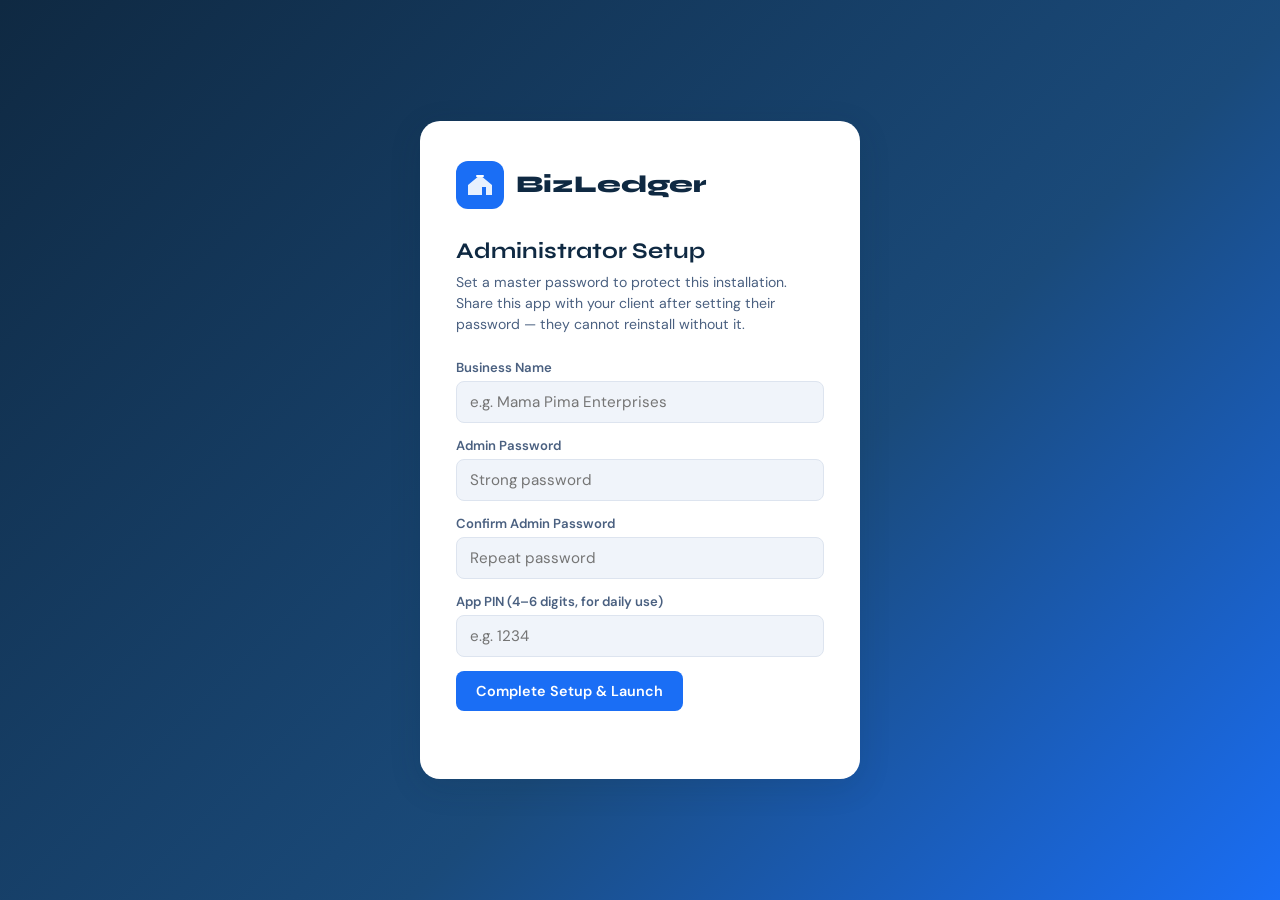
==== commit fd7808ab: "Add files via upload" ====
--- a/index.html
+++ b/index.html
@@ -1,1382 +1,646 @@
 <!DOCTYPE html>
 <html lang="en">
 <head>
-<meta charset="UTF-8"/>
-<meta name="viewport" content="width=device-width, initial-scale=1.0, maximum-scale=1.0, user-scalable=no"/>
-<meta name="apple-mobile-web-app-capable" content="yes"/>
-<meta name="apple-mobile-web-app-status-bar-style" content="black-translucent"/>
-<meta name="apple-mobile-web-app-title" content="Biashara Books"/>
-<meta name="theme-color" content="#0f2744"/>
-<link rel="manifest" href="./manifest.json"/>
-<link rel="apple-touch-icon" href="./icon-192.png"/>
-<title>Biashara Books</title>
+<meta charset="UTF-8">
+<meta name="viewport" content="width=device-width, initial-scale=1.0, maximum-scale=1.0, user-scalable=no">
+<meta name="theme-color" content="#0f2942">
+<meta name="apple-mobile-web-app-capable" content="yes">
+<meta name="apple-mobile-web-app-status-bar-style" content="black-translucent">
+<meta name="apple-mobile-web-app-title" content="BizLedger">
+<meta name="description" content="Professional Accounting Software for Business Owners">
+<link rel="manifest" href="manifest.json">
+<link rel="apple-touch-icon" href="icons/icon-192.png">
+<title>BizLedger — Business Accounting</title>
 <link rel="preconnect" href="https://fonts.googleapis.com">
-<link href="https://fonts.googleapis.com/css2?family=Plus+Jakarta+Sans:wght@300;400;500;600;700;800&family=Instrument+Serif:ital@0;1&display=swap" rel="stylesheet">
-<style>
-:root{
-  --bg:#f0f4f8;--surface:#fff;--surface2:#f7f9fc;
-  --navy:#0f2744;--navy2:#1a3a5c;
-  --gold:#c9922a;--gold-lt:#f5c842;
-  --green:#18a558;--green-lt:#e8f7ef;
-  --red:#e03b3b;--red-lt:#fdeaea;
-  --blue:#2563eb;--blue-lt:#eff6ff;
-  --orange:#ea6c00;--orange-lt:#fff3e0;
-  --text:#0f2744;--text2:#4a6080;--text3:#8fa3bc;
-  --border:#e2eaf3;--radius:16px;--radius-sm:10px;
-  --shadow:0 2px 16px rgba(15,39,68,.08);
-}
-*,*::before,*::after{box-sizing:border-box;margin:0;padding:0}
-html,body{height:100%;-webkit-font-smoothing:antialiased;overscroll-behavior:none}
-body{font-family:'Plus Jakarta Sans',sans-serif;background:var(--bg);color:var(--text);font-size:15px;line-height:1.5;max-width:430px;margin:0 auto;overflow-x:hidden}
-
-/* ── SCREENS ── */
-.screen{display:none;min-height:100vh;flex-direction:column}
-.screen.active{display:flex}
-
-/* ══ PIN / LOCK ══ */
-#screen-pin{background:var(--navy);align-items:center;justify-content:center;padding:2rem;position:relative;overflow:hidden}
-#screen-pin::before{content:'';position:absolute;width:340px;height:340px;border-radius:50%;background:radial-gradient(circle,rgba(201,146,42,.18),transparent 70%);top:-60px;right:-80px;pointer-events:none}
-.pin-logo{font-family:'Instrument Serif',serif;font-size:2.2rem;color:#fff;margin-bottom:.2rem;text-align:center}
-.pin-logo span{color:var(--gold-lt)}
-.pin-by{font-size:.72rem;color:rgba(255,255,255,.35);text-align:center;margin-bottom:.5rem;letter-spacing:.08em;text-transform:uppercase}
-.pin-version{font-size:.65rem;color:rgba(255,255,255,.2);text-align:center;margin-bottom:2.2rem}
-.pin-dots{display:flex;gap:1rem;justify-content:center;margin-bottom:1.5rem}
-.pin-dot{width:13px;height:13px;border-radius:50%;background:rgba(255,255,255,.15);border:2px solid rgba(255,255,255,.25);transition:all .2s}
-.pin-dot.filled{background:var(--gold-lt);border-color:var(--gold-lt);transform:scale(1.1)}
-.pin-hint{font-size:.78rem;color:rgba(255,255,255,.4);text-align:center;margin-bottom:1.8rem;min-height:1.1em;transition:color .2s}
-.pin-hint.error{color:#f87171;animation:shake .35s ease}
-.pin-hint.success{color:#6ee7a0}
-@keyframes shake{0%,100%{transform:translateX(0)}25%{transform:translateX(-7px)}75%{transform:translateX(7px)}}
-.pin-pad{display:grid;grid-template-columns:repeat(3,1fr);gap:.7rem;width:100%;max-width:290px}
-.pin-btn{background:rgba(255,255,255,.07);border:1px solid rgba(255,255,255,.1);border-radius:var(--radius);padding:1.1rem;font-family:'Plus Jakarta Sans',sans-serif;font-size:1.4rem;font-weight:600;color:#fff;cursor:pointer;transition:background .15s,transform .1s;user-select:none;-webkit-tap-highlight-color:transparent}
-.pin-btn:active{background:rgba(255,255,255,.2);transform:scale(.93)}
-.pin-btn.del{font-size:1rem;color:rgba(255,255,255,.55)}
-.pin-btn.zero{grid-column:2}
-.pin-footer{margin-top:1.5rem;font-size:.72rem;color:rgba(255,255,255,.25);text-align:center}
-
-/* ══ ADMIN GATE ══ */
-#screen-admin{background:var(--navy);align-items:center;justify-content:center;padding:2rem;position:relative;overflow:hidden}
-#screen-admin::before{content:'';position:absolute;width:300px;height:300px;border-radius:50%;background:radial-gradient(circle,rgba(201,146,42,.12),transparent 70%);top:-40px;left:-60px;pointer-events:none}
-.admin-card{background:rgba(255,255,255,.05);border:1px solid rgba(255,255,255,.1);border-radius:20px;padding:2rem;width:100%;max-width:320px}
-.admin-icon{width:56px;height:56px;background:rgba(201,146,42,.2);border-radius:16px;display:flex;align-items:center;justify-content:center;margin:0 auto 1rem}
-.admin-icon svg{width:26px;height:26px;stroke:var(--gold-lt);fill:none;stroke-width:2;stroke-linecap:round;stroke-linejoin:round}
-.admin-title{font-family:'Instrument Serif',serif;font-size:1.5rem;color:#fff;text-align:center;margin-bottom:.3rem}
-.admin-sub{font-size:.78rem;color:rgba(255,255,255,.4);text-align:center;margin-bottom:1.5rem;line-height:1.6}
-.admin-input{width:100%;background:rgba(255,255,255,.07);border:1.5px solid rgba(255,255,255,.12);border-radius:var(--radius-sm);padding:.85rem 1rem;font-family:'Plus Jakarta Sans',sans-serif;font-size:.95rem;color:#fff;outline:none;transition:border-color .2s;margin-bottom:.75rem}
-.admin-input::placeholder{color:rgba(255,255,255,.3)}
-.admin-input:focus{border-color:var(--gold-lt)}
-.admin-btn{width:100%;background:var(--gold);color:var(--navy);border:none;border-radius:var(--radius-sm);padding:.9rem;font-family:'Plus Jakarta Sans',sans-serif;font-size:.95rem;font-weight:700;cursor:pointer;transition:background .2s}
-.admin-btn:active{background:var(--gold-lt)}
-.admin-hint{font-size:.72rem;color:rgba(255,255,255,.3);text-align:center;margin-top:.75rem}
-.admin-err{font-size:.75rem;color:#f87171;text-align:center;margin-top:.5rem;min-height:1em}
-
-/* ══ SHARED LAYOUT ══ */
-.topbar{background:var(--surface);padding:1rem 1.25rem;display:flex;align-items:center;justify-content:space-between;border-bottom:1px solid var(--border);position:sticky;top:0;z-index:50}
-.topbar-title{font-size:1rem;font-weight:700;color:var(--navy)}
-.topbar-logo{font-family:'Instrument Serif',serif;font-size:1.2rem;color:var(--navy)}
-.topbar-logo span{color:var(--gold)}
-.icon-btn{width:36px;height:36px;border-radius:10px;border:none;background:var(--surface2);cursor:pointer;display:flex;align-items:center;justify-content:center;transition:background .2s;-webkit-tap-highlight-color:transparent}
-.icon-btn:active{background:var(--border)}
-.icon-btn svg{width:18px;height:18px;stroke:var(--text2);fill:none;stroke-width:2;stroke-linecap:round;stroke-linejoin:round}
-.topbar-actions{display:flex;gap:.5rem}
-
-.page-body{flex:1;padding:1.25rem;overflow-y:auto;padding-bottom:100px}
-
-.bottom-nav{position:fixed;bottom:0;left:50%;transform:translateX(-50%);width:100%;max-width:430px;background:var(--surface);border-top:1px solid var(--border);display:flex;padding:.5rem .25rem calc(.5rem + env(safe-area-inset-bottom));z-index:100}
-.nav-item{flex:1;display:flex;flex-direction:column;align-items:center;gap:.2rem;cursor:pointer;padding:.3rem .2rem;border-radius:var(--radius-sm);transition:background .2s;-webkit-tap-highlight-color:transparent;border:none;background:transparent}
-.nav-item.active .nav-icon{background:rgba(15,39,68,.08)}
-.nav-item.active .nav-label{color:var(--navy);font-weight:700}
-.nav-item.active .nav-icon svg{stroke:var(--navy)}
-.nav-icon{width:36px;height:36px;border-radius:10px;display:flex;align-items:center;justify-content:center;transition:background .2s}
-.nav-icon svg{width:20px;height:20px;stroke:var(--text3);fill:none;stroke-width:2;stroke-linecap:round;stroke-linejoin:round;transition:stroke .2s}
-.nav-label{font-size:.62rem;font-weight:500;color:var(--text3);transition:color .2s}
-.nav-badge{position:absolute;top:2px;right:2px;width:8px;height:8px;background:var(--red);border-radius:50%;border:1.5px solid var(--surface)}
-
-/* ══ DASHBOARD ══ */
-.dash-header{background:linear-gradient(135deg,var(--navy) 0%,var(--navy2) 100%);border-radius:var(--radius);padding:1.5rem;margin-bottom:1.25rem;position:relative;overflow:hidden}
-.dash-header::after{content:'';position:absolute;width:200px;height:200px;border-radius:50%;background:rgba(201,146,42,.12);bottom:-60px;right:-40px;pointer-events:none}
-.dash-greeting{font-size:.73rem;color:rgba(255,255,255,.5);font-weight:500;margin-bottom:.15rem}
-.dash-biz{font-family:'Instrument Serif',serif;font-size:1.35rem;color:#fff;margin-bottom:.85rem}
-.dash-balance-label{font-size:.7rem;color:rgba(255,255,255,.45);margin-bottom:.2rem}
-.dash-balance{font-size:2rem;font-weight:800;color:#fff;line-height:1}
-.dash-row{display:flex;gap:.75rem;margin-top:.9rem}
-.dash-mini{flex:1;background:rgba(255,255,255,.08);border-radius:var(--radius-sm);padding:.7rem}
-.dash-mini-label{font-size:.67rem;color:rgba(255,255,255,.45);margin-bottom:.15rem}
-.dash-mini-val{font-size:.92rem;font-weight:700;color:#fff}
-.dash-mini-val.green{color:#6ee7a0}
-.dash-mini-val.red{color:#fca5a5}
-
-.section-hdr{display:flex;align-items:center;justify-content:space-between;margin-bottom:.85rem}
-.section-hdr h3{font-size:.85rem;font-weight:700;color:var(--text)}
-.see-all{font-size:.75rem;color:var(--gold);font-weight:600;cursor:pointer;border:none;background:none;padding:0}
-
-.quick-btns{display:grid;grid-template-columns:repeat(4,1fr);gap:.7rem;margin-bottom:1.5rem}
-.qbtn{background:var(--surface);border:1px solid var(--border);border-radius:var(--radius);padding:.85rem .4rem;display:flex;flex-direction:column;align-items:center;gap:.4rem;cursor:pointer;transition:transform .15s;-webkit-tap-highlight-color:transparent}
-.qbtn:active{transform:scale(.94)}
-.qbtn-icon{width:38px;height:38px;border-radius:10px;display:flex;align-items:center;justify-content:center}
-.qbtn-icon svg{width:18px;height:18px;stroke-width:2;stroke-linecap:round;stroke-linejoin:round;fill:none}
-.qbtn-label{font-size:.63rem;font-weight:600;color:var(--text2);text-align:center;line-height:1.3}
-
-/* ══ TRANSACTIONS ══ */
-.txn-list{display:flex;flex-direction:column;gap:.6rem}
-.txn{background:var(--surface);border:1px solid var(--border);border-radius:var(--radius);padding:.9rem 1rem;display:flex;align-items:center;gap:.85rem;position:relative;overflow:hidden}
-.txn-ico{width:40px;height:40px;border-radius:12px;flex-shrink:0;display:flex;align-items:center;justify-content:center}
-.txn-ico svg{width:18px;height:18px;fill:none;stroke-width:2;stroke-linecap:round;stroke-linejoin:round}
-.txn-ico.income{background:var(--green-lt)}
-.txn-ico.income svg{stroke:var(--green)}
-.txn-ico.expense{background:var(--red-lt)}
-.txn-ico.expense svg{stroke:var(--red)}
-.txn-desc{flex:1;min-width:0}
-.txn-name{font-size:.87rem;font-weight:600;color:var(--text);white-space:nowrap;overflow:hidden;text-overflow:ellipsis}
-.txn-cat{font-size:.7rem;color:var(--text3);margin-top:.05rem}
-.txn-right{text-align:right;flex-shrink:0}
-.txn-amt{font-size:.9rem;font-weight:700}
-.txn-amt.income{color:var(--green)}
-.txn-amt.expense{color:var(--red)}
-.txn-date{font-size:.67rem;color:var(--text3);margin-top:.05rem}
-.txn-del{background:var(--red-lt);border:none;border-radius:8px;padding:.35rem .6rem;cursor:pointer;flex-shrink:0;display:flex;align-items:center;-webkit-tap-highlight-color:transparent}
-.txn-del svg{width:14px;height:14px;stroke:var(--red);fill:none;stroke-width:2;stroke-linecap:round;stroke-linejoin:round}
-
-/* ══ STAT CARDS ══ */
-.stat-cards{display:grid;grid-template-columns:1fr 1fr;gap:.75rem;margin-bottom:1.25rem}
-.stat-card{background:var(--surface);border:1px solid var(--border);border-radius:var(--radius);padding:1rem}
-.stat-card-label{font-size:.7rem;color:var(--text3);font-weight:500;margin-bottom:.3rem}
-.stat-card-val{font-size:1.15rem;font-weight:800;color:var(--text)}
-.stat-card-sub{font-size:.7rem;margin-top:.2rem;font-weight:500}
-
-/* ══ INVOICES ══ */
-.inv-card{background:var(--surface);border:1px solid var(--border);border-radius:var(--radius);padding:1rem 1.1rem;margin-bottom:.7rem;display:flex;align-items:center;gap:1rem;cursor:pointer}
-.inv-avatar{width:42px;height:42px;border-radius:12px;flex-shrink:0;background:var(--navy);display:flex;align-items:center;justify-content:center;font-weight:800;font-size:.9rem;color:#fff}
-.inv-info{flex:1;min-width:0}
-.inv-client{font-size:.9rem;font-weight:700;color:var(--text);white-space:nowrap;overflow:hidden;text-overflow:ellipsis}
-.inv-meta{font-size:.72rem;color:var(--text3);margin-top:.1rem}
-.inv-right{text-align:right;flex-shrink:0}
-.inv-amount{font-size:.95rem;font-weight:800;color:var(--text)}
-.inv-badge{display:inline-block;font-size:.62rem;font-weight:700;padding:.18rem .5rem;border-radius:20px;margin-top:.25rem;text-transform:uppercase;letter-spacing:.04em}
-.inv-badge.paid{background:var(--green-lt);color:var(--green)}
-.inv-badge.unpaid{background:var(--orange-lt);color:var(--orange)}
-.inv-badge.overdue{background:var(--red-lt);color:var(--red)}
-
-/* ══ INVENTORY ══ */
-.stock-card{background:var(--surface);border:1px solid var(--border);border-radius:var(--radius);padding:1rem 1.1rem;margin-bottom:.7rem;display:flex;align-items:center;gap:1rem}
-.stock-ico{width:42px;height:42px;border-radius:12px;flex-shrink:0;background:#f3f0ff;display:flex;align-items:center;justify-content:center}
-.stock-ico svg{width:20px;height:20px;stroke:#7c3aed;fill:none;stroke-width:2;stroke-linecap:round;stroke-linejoin:round}
-.stock-info{flex:1;min-width:0}
-.stock-name{font-size:.9rem;font-weight:700;color:var(--text)}
-.stock-meta{font-size:.72rem;color:var(--text3);margin-top:.1rem}
-.stock-right{text-align:right;flex-shrink:0;display:flex;flex-direction:column;align-items:flex-end;gap:.3rem}
-.stock-qty{font-size:1rem;font-weight:800;color:var(--text)}
-.stock-badge{display:inline-block;font-size:.62rem;font-weight:700;padding:.18rem .5rem;border-radius:20px;text-transform:uppercase;letter-spacing:.04em}
-.stock-badge.ok{background:var(--green-lt);color:var(--green)}
-.stock-badge.low{background:var(--orange-lt);color:var(--orange)}
-.stock-badge.out{background:var(--red-lt);color:var(--red)}
-.stock-del{background:var(--red-lt);border:none;border-radius:8px;padding:.35rem .6rem;cursor:pointer;display:flex;align-items:center;margin-top:.3rem}
-.stock-del svg{width:13px;height:13px;stroke:var(--red);fill:none;stroke-width:2;stroke-linecap:round;stroke-linejoin:round}
-
-/* ══ STOCK SEARCH ══ */
-.search-bar{background:var(--surface);border:1.5px solid var(--border);border-radius:var(--radius-sm);padding:.7rem 1rem;font-family:'Plus Jakarta Sans',sans-serif;font-size:.88rem;color:var(--text);outline:none;width:100%;margin-bottom:1rem;transition:border-color .2s}
-.search-bar:focus{border-color:var(--navy)}
-
-/* ══ ALERT BANNER ══ */
-.alert-banner{background:var(--red-lt);border:1px solid rgba(224,59,59,.25);border-radius:var(--radius);padding:.85rem 1rem;margin-bottom:1rem;display:flex;align-items:flex-start;gap:.75rem}
-.alert-banner svg{width:18px;height:18px;stroke:var(--red);fill:none;stroke-width:2;stroke-linecap:round;stroke-linejoin:round;flex-shrink:0;margin-top:.05rem}
-.alert-text{font-size:.82rem;color:var(--red);line-height:1.5}
-.alert-text strong{font-weight:700;display:block;margin-bottom:.15rem}
-.alert-banner.warn{background:var(--orange-lt);border-color:rgba(234,108,0,.2)}
-.alert-banner.warn svg{stroke:var(--orange)}
-.alert-banner.warn .alert-text{color:var(--orange)}
-
-/* ══ P&L ══ */
-.pl-header{background:linear-gradient(135deg,var(--navy),var(--navy2));border-radius:var(--radius);padding:1.4rem;margin-bottom:1rem;text-align:center}
-.pl-header-title{font-size:.7rem;color:rgba(255,255,255,.45);font-weight:600;text-transform:uppercase;letter-spacing:.1em;margin-bottom:.2rem}
-.pl-period{font-family:'Instrument Serif',serif;font-size:1.3rem;color:#fff;margin-bottom:.5rem}
-.pl-net{font-size:2.2rem;font-weight:800;color:var(--gold-lt);line-height:1}
-.pl-net-label{font-size:.73rem;color:rgba(255,255,255,.45);margin-top:.2rem}
-.pl-section{background:var(--surface);border:1px solid var(--border);border-radius:var(--radius);margin-bottom:1rem;overflow:hidden}
-.pl-section-hdr{padding:.85rem 1rem;border-bottom:1px solid var(--border);display:flex;justify-content:space-between;align-items:center}
-.pl-section-hdr span{font-size:.76rem;font-weight:700;text-transform:uppercase;letter-spacing:.07em;color:var(--text2)}
-.pl-section-total{font-size:.95rem;font-weight:800;color:var(--text)}
-.pl-row{display:flex;justify-content:space-between;align-items:center;padding:.7rem 1rem;border-bottom:1px solid var(--border)}
-.pl-row:last-child{border-bottom:none}
-.pl-row-label{font-size:.84rem;color:var(--text2)}
-.pl-row-val{font-size:.87rem;font-weight:600;color:var(--text)}
-
-.period-tabs{display:flex;gap:.4rem;margin-bottom:1rem;background:var(--surface2);border-radius:var(--radius-sm);padding:.3rem}
-.period-tab{flex:1;padding:.48rem;border-radius:8px;border:none;background:transparent;font-family:'Plus Jakarta Sans',sans-serif;font-size:.75rem;font-weight:600;color:var(--text3);cursor:pointer;transition:all .2s}
-.period-tab.active{background:var(--surface);color:var(--navy);box-shadow:0 1px 4px rgba(0,0,0,.08)}
-
-/* ══ SETTINGS ══ */
-.settings-section{margin-bottom:1.5rem}
-.settings-label{font-size:.7rem;font-weight:700;text-transform:uppercase;letter-spacing:.08em;color:var(--text3);margin-bottom:.6rem;padding-left:.25rem}
-.settings-card{background:var(--surface);border:1px solid var(--border);border-radius:var(--radius);overflow:hidden}
-.settings-row{display:flex;align-items:center;gap:1rem;padding:1rem 1.1rem;border-bottom:1px solid var(--border);cursor:pointer;transition:background .15s;-webkit-tap-highlight-color:transparent}
-.settings-row:last-child{border-bottom:none}
-.settings-row:active{background:var(--surface2)}
-.settings-row-icon{width:36px;height:36px;border-radius:10px;flex-shrink:0;display:flex;align-items:center;justify-content:center}
-.settings-row-icon svg{width:16px;height:16px;fill:none;stroke-width:2;stroke-linecap:round;stroke-linejoin:round}
-.settings-row-text{flex:1}
-.settings-row-title{font-size:.9rem;font-weight:600;color:var(--text)}
-.settings-row-sub{font-size:.73rem;color:var(--text3);margin-top:.05rem}
-.chev{width:16px;height:16px;stroke:var(--text3);fill:none;stroke-width:2;stroke-linecap:round;stroke-linejoin:round}
-
-/* ══ MODALS ══ */
-.modal-overlay{display:none;position:fixed;inset:0;background:rgba(15,39,68,.5);backdrop-filter:blur(4px);z-index:200;align-items:flex-end;justify-content:center}
-.modal-overlay.open{display:flex}
-.modal-sheet{background:var(--surface);border-radius:24px 24px 0 0;width:100%;max-width:430px;padding:1.5rem 1.5rem calc(1.5rem + env(safe-area-inset-bottom));animation:slideUp .3s ease;max-height:92vh;overflow-y:auto}
-@keyframes slideUp{from{transform:translateY(100%)}to{transform:translateY(0)}}
-.modal-handle{width:40px;height:4px;background:var(--border);border-radius:2px;margin:0 auto 1.25rem}
-.modal-title{font-size:1.05rem;font-weight:700;margin-bottom:1.25rem}
-
-.form-group{margin-bottom:1rem}
-.form-label{font-size:.73rem;font-weight:600;color:var(--text2);margin-bottom:.4rem;display:block;text-transform:uppercase;letter-spacing:.04em}
-.form-input{width:100%;background:var(--surface2);border:1.5px solid var(--border);border-radius:var(--radius-sm);padding:.75rem 1rem;font-family:'Plus Jakarta Sans',sans-serif;font-size:.9rem;color:var(--text);outline:none;transition:border-color .2s}
-.form-input:focus{border-color:var(--navy)}
-.form-select{appearance:none;background-image:url("data:image/svg+xml,%3Csvg xmlns='http://www.w3.org/2000/svg' width='12' height='12' viewBox='0 0 24 24' fill='none' stroke='%234a6080' stroke-width='2'%3E%3Cpolyline points='6 9 12 15 18 9'/%3E%3C/svg%3E");background-repeat:no-repeat;background-position:right 1rem center;background-color:var(--surface2)}
-.form-row{display:grid;grid-template-columns:1fr 1fr;gap:.75rem}
-
-.toggle-row{display:flex;gap:.5rem;margin-bottom:1rem}
-.toggle-btn{flex:1;padding:.7rem;border-radius:var(--radius-sm);border:1.5px solid var(--border);background:var(--surface2);font-family:'Plus Jakarta Sans',sans-serif;font-size:.85rem;font-weight:600;color:var(--text2);cursor:pointer;transition:all .2s}
-.toggle-btn.active.income{background:var(--green-lt);border-color:var(--green);color:var(--green)}
-.toggle-btn.active.expense{background:var(--red-lt);border-color:var(--red);color:var(--red)}
-
-.btn-primary{width:100%;background:var(--navy);color:#fff;border:none;border-radius:var(--radius);padding:.95rem;font-family:'Plus Jakarta Sans',sans-serif;font-size:.95rem;font-weight:700;cursor:pointer;transition:background .2s,transform .1s;margin-top:.5rem}
-.btn-primary:active{transform:scale(.98)}
-.btn-primary.green{background:var(--green)}
-.btn-primary.red{background:var(--red)}
-.btn-secondary{width:100%;background:var(--surface2);color:var(--text2);border:1.5px solid var(--border);border-radius:var(--radius);padding:.85rem;font-family:'Plus Jakarta Sans',sans-serif;font-size:.9rem;font-weight:600;cursor:pointer;margin-top:.5rem}
-
-/* ══ FILTER CHIPS ══ */
-.filter-chip{padding:.4rem .9rem;border-radius:20px;border:1.5px solid var(--border);background:var(--surface);font-family:'Plus Jakarta Sans',sans-serif;font-size:.75rem;font-weight:600;color:var(--text2);cursor:pointer;white-space:nowrap;transition:all .2s}
-.filter-chip.active{background:var(--navy);color:#fff;border-color:var(--navy)}
-
-/* ══ BAR CHART ══ */
-.bar-chart{display:flex;align-items:flex-end;gap:.35rem;height:90px}
-.bar-wrap{flex:1;display:flex;flex-direction:column;align-items:center;gap:2px;height:100%}
-.bar-inner{flex:1;width:100%;display:flex;flex-direction:column;justify-content:flex-end;gap:2px}
-.bar{border-radius:5px 5px 0 0;width:100%;min-height:0;transition:height .5s ease}
-.bar.i{background:var(--green)}
-.bar.e{background:var(--red)}
-.bar-lbl{font-size:.58rem;color:var(--text3);font-weight:500}
-
-/* ══ DOWNLOAD BUTTON ══ */
-.dl-btn{width:100%;background:linear-gradient(135deg,var(--navy),var(--navy2));color:#fff;border:none;border-radius:var(--radius);padding:1rem;font-family:'Plus Jakarta Sans',sans-serif;font-size:.95rem;font-weight:700;cursor:pointer;display:flex;align-items:center;justify-content:center;gap:.6rem;margin-top:1rem}
-.dl-btn svg{width:18px;height:18px;stroke:#fff;fill:none;stroke-width:2;stroke-linecap:round;stroke-linejoin:round}
-.dl-btn:disabled{opacity:.5;cursor:not-allowed}
-.online-dot{width:8px;height:8px;border-radius:50%;background:var(--green);display:inline-block;margin-right:.3rem;animation:pulse 2s infinite}
-.offline-dot{width:8px;height:8px;border-radius:50%;background:var(--text3);display:inline-block;margin-right:.3rem}
-@keyframes pulse{0%,100%{opacity:1}50%{opacity:.4}}
-
-/* ══ CONFIRM DIALOG ══ */
-#modal-confirm .modal-sheet{border-radius:24px;max-width:340px;margin:auto;padding:2rem}
-.confirm-icon{width:52px;height:52px;background:var(--red-lt);border-radius:50%;display:flex;align-items:center;justify-content:center;margin:0 auto 1rem}
-.confirm-icon svg{width:24px;height:24px;stroke:var(--red);fill:none;stroke-width:2;stroke-linecap:round;stroke-linejoin:round}
-#modal-confirm .modal-overlay{align-items:center}
-
-/* ══ TOAST ══ */
-.toast{position:fixed;top:1rem;left:50%;transform:translateX(-50%) translateY(-80px);background:var(--navy);color:#fff;padding:.7rem 1.4rem;border-radius:30px;font-size:.82rem;font-weight:600;z-index:999;transition:transform .3s ease;white-space:nowrap;max-width:300px;text-align:center}
-.toast.show{transform:translateX(-50%) translateY(0)}
-
-/* ══ EMPTY ══ */
-.empty{text-align:center;padding:3rem 1rem;color:var(--text3)}
-.empty svg{width:48px;height:48px;stroke:var(--border);fill:none;stroke-width:1.5;stroke-linecap:round;stroke-linejoin:round;margin-bottom:.75rem}
-.empty p{font-size:.85rem}
-</style>
+<link href="https://fonts.googleapis.com/css2?family=Syne:wght@400;500;600;700;800&family=DM+Sans:ital,opsz,wght@0,9..40,300;0,9..40,400;0,9..40,500;0,9..40,600;1,9..40,300&display=swap" rel="stylesheet">
+<link rel="stylesheet" href="style.css">
 </head>
 <body>
 
-<!-- ══════════════ ADMIN GATE ══════════════ -->
-<div class="screen active" id="screen-admin">
-  <div class="admin-card">
-    <div class="admin-icon">
-      <svg viewBox="0 0 24 24"><rect x="3" y="11" width="18" height="11" rx="2"/><path d="M7 11V7a5 5 0 0 1 10 0v4"/></svg>
-    </div>
-    <div class="admin-title">Biashara Books</div>
-    <div class="admin-sub" id="admin-sub">Enter the administrator password to set up this app for a new client.</div>
-    <input class="admin-input" id="admin-pass-input" type="password" placeholder="Administrator password" autocomplete="off"/>
-    <div id="admin-new-pass-wrap" style="display:none">
-      <input class="admin-input" id="admin-new-biz" placeholder="Client business name" autocomplete="off"/>
-      <input class="admin-input" id="admin-client-pin" type="password" placeholder="Set client PIN (4 digits)" maxlength="4" inputmode="numeric"/>
-    </div>
-    <button class="admin-btn" id="admin-btn" onclick="adminAction()">Continue</button>
-    <div class="admin-err" id="admin-err"></div>
-    <div class="admin-hint" id="admin-hint">Powered by LKC Accounting</div>
-  </div>
-</div>
-
-<!-- ══════════════ PIN SCREEN ══════════════ -->
-<div class="screen" id="screen-pin">
-  <div style="text-align:center;margin-bottom:.5rem">
-    <div class="pin-logo">Biashara <span>Books</span></div>
-    <div class="pin-by">by LKC Accounting</div>
-  </div>
-  <div class="pin-dots">
-    <div class="pin-dot" id="d0"></div>
-    <div class="pin-dot" id="d1"></div>
-    <div class="pin-dot" id="d2"></div>
-    <div class="pin-dot" id="d3"></div>
-  </div>
-  <div class="pin-hint" id="pin-hint">Enter your PIN</div>
-  <div class="pin-pad">
-    <button class="pin-btn" onclick="pinPress('1')">1</button>
-    <button class="pin-btn" onclick="pinPress('2')">2</button>
-    <button class="pin-btn" onclick="pinPress('3')">3</button>
-    <button class="pin-btn" onclick="pinPress('4')">4</button>
-    <button class="pin-btn" onclick="pinPress('5')">5</button>
-    <button class="pin-btn" onclick="pinPress('6')">6</button>
-    <button class="pin-btn" onclick="pinPress('7')">7</button>
-    <button class="pin-btn" onclick="pinPress('8')">8</button>
-    <button class="pin-btn" onclick="pinPress('9')">9</button>
-    <button class="pin-btn zero" onclick="pinPress('0')">0</button>
-    <button class="pin-btn del" onclick="pinDel()">⌫</button>
-  </div>
-  <div class="pin-footer" id="pin-biz-name"></div>
-</div>
-
-<!-- ══════════════ MAIN APP ══════════════ -->
-<div class="screen" id="screen-app">
-
-  <!-- DASHBOARD -->
-  <div id="tab-dashboard" class="tab-content">
-    <div class="topbar">
-      <div class="topbar-logo">Biashara <span>Books</span></div>
-      <div class="topbar-actions">
-        <span id="online-indicator" style="display:flex;align-items:center;font-size:.7rem;color:var(--text3)"></span>
-        <button class="icon-btn" onclick="openModal('modal-txn')">
-          <svg viewBox="0 0 24 24"><line x1="12" y1="5" x2="12" y2="19"/><line x1="5" y1="12" x2="19" y2="12"/></svg>
-        </button>
-      </div>
-    </div>
-    <div class="page-body">
-      <div id="stock-alerts-dash"></div>
-      <div class="dash-header">
-        <div class="dash-greeting">Good day</div>
-        <div class="dash-biz" id="dash-bizname">My Business</div>
-        <div class="dash-balance-label">Net Cash Position</div>
-        <div class="dash-balance" id="dash-balance">KES 0</div>
-        <div class="dash-row">
-          <div class="dash-mini">
-            <div class="dash-mini-label">Income (month)</div>
-            <div class="dash-mini-val green" id="dash-income-month">0</div>
-          </div>
-          <div class="dash-mini">
-            <div class="dash-mini-label">Expenses (month)</div>
-            <div class="dash-mini-val red" id="dash-expense-month">0</div>
-          </div>
-        </div>
-      </div>
-      <div class="section-hdr"><h3>Quick Actions</h3></div>
-      <div class="quick-btns">
-        <button class="qbtn" onclick="openModal('modal-txn');setTxnType('income')">
-          <div class="qbtn-icon" style="background:var(--green-lt)"><svg viewBox="0 0 24 24" style="stroke:var(--green)"><line x1="12" y1="19" x2="12" y2="5"/><polyline points="5 12 12 5 19 12"/></svg></div>
-          <span class="qbtn-label">Add Income</span>
-        </button>
-        <button class="qbtn" onclick="openModal('modal-txn');setTxnType('expense')">
-          <div class="qbtn-icon" style="background:var(--red-lt)"><svg viewBox="0 0 24 24" style="stroke:var(--red)"><line x1="12" y1="5" x2="12" y2="19"/><polyline points="19 12 12 19 5 12"/></svg></div>
-          <span class="qbtn-label">Add Expense</span>
-        </button>
-        <button class="qbtn" onclick="openModal('modal-invoice')">
-          <div class="qbtn-icon" style="background:var(--blue-lt)"><svg viewBox="0 0 24 24" style="stroke:var(--blue)"><path d="M14 2H6a2 2 0 0 0-2 2v16a2 2 0 0 0 2 2h12a2 2 0 0 0 2-2V8z"/><polyline points="14 2 14 8 20 8"/></svg></div>
-          <span class="qbtn-label">Invoice</span>
-        </button>
-        <button class="qbtn" onclick="openModal('modal-stock')">
-          <div class="qbtn-icon" style="background:#f3f0ff"><svg viewBox="0 0 24 24" style="stroke:#7c3aed"><path d="M21 16V8a2 2 0 0 0-1-1.73l-7-4a2 2 0 0 0-2 0l-7 4A2 2 0 0 0 3 8v8a2 2 0 0 0 1 1.73l7 4a2 2 0 0 0 2 0l7-4A2 2 0 0 0 21 16z"/></svg></div>
-          <span class="qbtn-label">Stock</span>
-        </button>
-      </div>
-      <div class="section-hdr"><h3>7-Day Overview</h3></div>
-      <div style="background:var(--surface);border:1px solid var(--border);border-radius:var(--radius);padding:1rem;margin-bottom:1.5rem">
-        <div style="display:flex;gap:1rem;margin-bottom:.75rem">
-          <div style="display:flex;align-items:center;gap:.35rem"><span style="width:9px;height:9px;border-radius:2px;background:var(--green);display:inline-block"></span><span style="font-size:.68rem;color:var(--text3)">Income</span></div>
-          <div style="display:flex;align-items:center;gap:.35rem"><span style="width:9px;height:9px;border-radius:2px;background:var(--red);display:inline-block"></span><span style="font-size:.68rem;color:var(--text3)">Expenses</span></div>
-        </div>
-        <div class="bar-chart" id="bar-chart"></div>
-        <div style="display:flex;gap:.35rem;margin-top:.4rem" id="bar-labels"></div>
-      </div>
-      <div class="section-hdr">
-        <h3>Recent Transactions</h3>
-        <button class="see-all" onclick="switchTab('transactions')">See all</button>
-      </div>
-      <div class="txn-list" id="dash-txn-list"></div>
-    </div>
-  </div>
-
-  <!-- TRANSACTIONS TAB -->
-  <div id="tab-transactions" class="tab-content" style="display:none;flex-direction:column">
-    <div class="topbar">
-      <div class="topbar-title">Transactions</div>
-      <button class="icon-btn" onclick="openModal('modal-txn')">
-        <svg viewBox="0 0 24 24"><line x1="12" y1="5" x2="12" y2="19"/><line x1="5" y1="12" x2="19" y2="12"/></svg>
-      </button>
-    </div>
-    <div class="page-body">
-      <div class="stat-cards">
-        <div class="stat-card">
-          <div class="stat-card-label">Total Income</div>
-          <div class="stat-card-val" id="txn-total-income">KES 0</div>
-          <div class="stat-card-sub" style="color:var(--green)">This month</div>
-        </div>
-        <div class="stat-card">
-          <div class="stat-card-label">Total Expenses</div>
-          <div class="stat-card-val" id="txn-total-expense">KES 0</div>
-          <div class="stat-card-sub" style="color:var(--red)">This month</div>
-        </div>
-      </div>
-      <div style="display:flex;gap:.5rem;margin-bottom:1rem;overflow-x:auto;padding-bottom:.25rem">
-        <button class="filter-chip active" data-filter="all" onclick="filterTxns(this)">All</button>
-        <button class="filter-chip" data-filter="income" onclick="filterTxns(this)">Income</button>
-        <button class="filter-chip" data-filter="expense" onclick="filterTxns(this)">Expenses</button>
-      </div>
-      <div class="txn-list" id="full-txn-list"></div>
-    </div>
-  </div>
-
-  <!-- INVOICES TAB -->
-  <div id="tab-invoices" class="tab-content" style="display:none;flex-direction:column">
-    <div class="topbar">
-      <div class="topbar-title">Invoices</div>
-      <button class="icon-btn" onclick="openModal('modal-invoice')">
-        <svg viewBox="0 0 24 24"><line x1="12" y1="5" x2="12" y2="19"/><line x1="5" y1="12" x2="19" y2="12"/></svg>
-      </button>
-    </div>
-    <div class="page-body">
-      <div class="stat-cards">
-        <div class="stat-card">
-          <div class="stat-card-label">Outstanding</div>
-          <div class="stat-card-val" id="inv-outstanding">KES 0</div>
-          <div class="stat-card-sub" style="color:var(--orange)">Unpaid invoices</div>
-        </div>
-        <div class="stat-card">
-          <div class="stat-card-label">Collected</div>
-          <div class="stat-card-val" id="inv-collected">KES 0</div>
-          <div class="stat-card-sub" style="color:var(--green)">This month</div>
-        </div>
-      </div>
-      <div id="invoice-list"></div>
-    </div>
-  </div>
-
-  <!-- INVENTORY TAB -->
-  <div id="tab-inventory" class="tab-content" style="display:none;flex-direction:column">
-    <div class="topbar">
-      <div class="topbar-title">Stock & Inventory</div>
-      <button class="icon-btn" onclick="openModal('modal-stock')">
-        <svg viewBox="0 0 24 24"><line x1="12" y1="5" x2="12" y2="19"/><line x1="5" y1="12" x2="19" y2="12"/></svg>
-      </button>
-    </div>
-    <div class="page-body">
-      <div id="stock-alerts-full"></div>
-      <div class="stat-cards">
-        <div class="stat-card">
-          <div class="stat-card-label">Total Items</div>
-          <div class="stat-card-val" id="inv-total-items">0</div>
-          <div class="stat-card-sub" style="color:var(--text3)">SKUs tracked</div>
-        </div>
-        <div class="stat-card">
-          <div class="stat-card-label">Alerts</div>
-          <div class="stat-card-val" id="inv-alert-count">0</div>
-          <div class="stat-card-sub" style="color:var(--orange)">Need attention</div>
-        </div>
-      </div>
-      <input class="search-bar" id="stock-search" placeholder="Search items..." oninput="renderInventory()"/>
-      <div id="stock-list"></div>
-    </div>
-  </div>
-
-  <!-- REPORTS TAB -->
-  <div id="tab-report" class="tab-content" style="display:none;flex-direction:column">
-    <div class="topbar">
-      <div class="topbar-title">P&amp;L Report</div>
-    </div>
-    <div class="page-body">
-      <div class="period-tabs">
-        <button class="period-tab active" onclick="setPeriod('week',this)">Week</button>
-        <button class="period-tab" onclick="setPeriod('month',this)">Month</button>
-        <button class="period-tab" onclick="setPeriod('quarter',this)">Quarter</button>
-        <button class="period-tab" onclick="setPeriod('year',this)">Year</button>
-      </div>
-      <div id="pl-content"></div>
-      <div style="background:var(--surface);border:1px solid var(--border);border-radius:var(--radius);padding:1.2rem;margin-top:1rem">
-        <div style="font-size:.85rem;font-weight:700;margin-bottom:.4rem">Download Report</div>
-        <div style="font-size:.8rem;color:var(--text3);margin-bottom:.85rem;line-height:1.6">Download a full PDF report of your financial records for the selected period.</div>
-        <div id="online-status-report" style="display:flex;align-items:center;gap:.4rem;font-size:.78rem;margin-bottom:.5rem"></div>
-        <button class="dl-btn" id="dl-btn" onclick="downloadReport()">
-          <svg viewBox="0 0 24 24"><path d="M21 15v4a2 2 0 0 1-2 2H5a2 2 0 0 1-2-2v-4"/><polyline points="7 10 12 15 17 10"/><line x1="12" y1="15" x2="12" y2="3"/></svg>
-          Download Report
-        </button>
-      </div>
-    </div>
-  </div>
-
-  <!-- SETTINGS TAB -->
-  <div id="tab-settings" class="tab-content" style="display:none;flex-direction:column">
-    <div class="topbar"><div class="topbar-title">Settings</div></div>
-    <div class="page-body">
-      <div style="background:linear-gradient(135deg,var(--navy),var(--navy2));border-radius:var(--radius);padding:1.5rem;margin-bottom:1.5rem;text-align:center">
-        <div style="font-family:'Instrument Serif',serif;font-size:1.5rem;color:#fff;margin-bottom:.25rem" id="settings-bizname">My Business</div>
-        <div style="font-size:.75rem;color:rgba(255,255,255,.4)">Biashara Books · by LKC Accounting</div>
-      </div>
-      <div class="settings-section">
-        <div class="settings-label">Business</div>
-        <div class="settings-card">
-          <div class="settings-row" onclick="openModal('modal-edit-biz')">
-            <div class="settings-row-icon" style="background:#e8f7ef"><svg viewBox="0 0 24 24" style="stroke:var(--green)"><path d="M3 9l9-7 9 7v11a2 2 0 0 1-2 2H5a2 2 0 0 1-2-2z"/></svg></div>
-            <div class="settings-row-text"><div class="settings-row-title">Business Name</div><div class="settings-row-sub" id="sett-bizname-sub">Tap to edit</div></div>
-            <svg class="chev" viewBox="0 0 24 24"><polyline points="9 18 15 12 9 6"/></svg>
-          </div>
-          <div class="settings-row" onclick="openModal('modal-change-pin')">
-            <div class="settings-row-icon" style="background:var(--blue-lt)"><svg viewBox="0 0 24 24" style="stroke:var(--blue)"><rect x="3" y="11" width="18" height="11" rx="2"/><path d="M7 11V7a5 5 0 0 1 10 0v4"/></svg></div>
-            <div class="settings-row-text"><div class="settings-row-title">Change PIN</div><div class="settings-row-sub">Update your access PIN</div></div>
-            <svg class="chev" viewBox="0 0 24 24"><polyline points="9 18 15 12 9 6"/></svg>
-          </div>
-        </div>
-      </div>
-      <div class="settings-section">
-        <div class="settings-label">Notifications</div>
-        <div class="settings-card">
-          <div class="settings-row" onclick="requestNotifPermission()">
-            <div class="settings-row-icon" style="background:var(--orange-lt)"><svg viewBox="0 0 24 24" style="stroke:var(--orange)"><path d="M18 8A6 6 0 0 0 6 8c0 7-3 9-3 9h18s-3-2-3-9"/><path d="M13.73 21a2 2 0 0 1-3.46 0"/></svg></div>
-            <div class="settings-row-text"><div class="settings-row-title">Stock Alerts</div><div class="settings-row-sub" id="notif-status">Tap to enable notifications</div></div>
-            <svg class="chev" viewBox="0 0 24 24"><polyline points="9 18 15 12 9 6"/></svg>
-          </div>
-        </div>
-      </div>
-      <div class="settings-section">
-        <div class="settings-label">Data</div>
-        <div class="settings-card">
-          <div class="settings-row" onclick="exportData()">
-            <div class="settings-row-icon" style="background:var(--green-lt)"><svg viewBox="0 0 24 24" style="stroke:var(--green)"><path d="M21 15v4a2 2 0 0 1-2 2H5a2 2 0 0 1-2-2v-4"/><polyline points="7 10 12 15 17 10"/><line x1="12" y1="15" x2="12" y2="3"/></svg></div>
-            <div class="settings-row-text"><div class="settings-row-title">Export Data (JSON)</div><div class="settings-row-sub">Backup all your records</div></div>
-            <svg class="chev" viewBox="0 0 24 24"><polyline points="9 18 15 12 9 6"/></svg>
-          </div>
-          <div class="settings-row" onclick="confirmClear()">
-            <div class="settings-row-icon" style="background:var(--red-lt)"><svg viewBox="0 0 24 24" style="stroke:var(--red)"><polyline points="3 6 5 6 21 6"/><path d="M19 6l-1 14a2 2 0 0 1-2 2H8a2 2 0 0 1-2-2L5 6"/><path d="M10 11v6"/><path d="M14 11v6"/></svg></div>
-            <div class="settings-row-text"><div class="settings-row-title">Clear All Data</div><div class="settings-row-sub">Permanently delete all records</div></div>
-            <svg class="chev" viewBox="0 0 24 24"><polyline points="9 18 15 12 9 6"/></svg>
-          </div>
-        </div>
-      </div>
-      <div style="text-align:center;font-size:.72rem;color:var(--text3);margin-top:1rem">
-        Biashara Books v2.0 · by LKC Accounting
-      </div>
-    </div>
-  </div>
-
-  <!-- BOTTOM NAV -->
-  <nav class="bottom-nav">
-    <button class="nav-item active" onclick="switchTab('dashboard')" id="nav-dashboard">
-      <div class="nav-icon" style="position:relative"><svg viewBox="0 0 24 24"><rect x="3" y="3" width="7" height="7"/><rect x="14" y="3" width="7" height="7"/><rect x="14" y="14" width="7" height="7"/><rect x="3" y="14" width="7" height="7"/></svg></div>
-      <span class="nav-label">Home</span>
-    </button>
-    <button class="nav-item" onclick="switchTab('transactions')" id="nav-transactions">
-      <div class="nav-icon"><svg viewBox="0 0 24 24"><line x1="8" y1="6" x2="21" y2="6"/><line x1="8" y1="12" x2="21" y2="12"/><line x1="8" y1="18" x2="21" y2="18"/><line x1="3" y1="6" x2="3.01" y2="6"/><line x1="3" y1="12" x2="3.01" y2="12"/><line x1="3" y1="18" x2="3.01" y2="18"/></svg></div>
-      <span class="nav-label">Records</span>
-    </button>
-    <button class="nav-item" onclick="switchTab('invoices')" id="nav-invoices">
-      <div class="nav-icon"><svg viewBox="0 0 24 24"><path d="M14 2H6a2 2 0 0 0-2 2v16a2 2 0 0 0 2 2h12a2 2 0 0 0 2-2V8z"/><polyline points="14 2 14 8 20 8"/></svg></div>
-      <span class="nav-label">Invoices</span>
-    </button>
-    <button class="nav-item" onclick="switchTab('inventory')" id="nav-inventory">
-      <div class="nav-icon" id="nav-inventory-wrap" style="position:relative"><svg viewBox="0 0 24 24"><path d="M21 16V8a2 2 0 0 0-1-1.73l-7-4a2 2 0 0 0-2 0l-7 4A2 2 0 0 0 3 8v8a2 2 0 0 0 1 1.73l7 4a2 2 0 0 0 2 0l7-4A2 2 0 0 0 21 16z"/></svg></div>
-      <span class="nav-label">Stock</span>
-    </button>
-    <button class="nav-item" onclick="switchTab('report')" id="nav-report">
-      <div class="nav-icon"><svg viewBox="0 0 24 24"><line x1="18" y1="20" x2="18" y2="10"/><line x1="12" y1="20" x2="12" y2="4"/><line x1="6" y1="20" x2="6" y2="14"/></svg></div>
-      <span class="nav-label">Reports</span>
-    </button>
-    <button class="nav-item" onclick="switchTab('settings')" id="nav-settings">
-      <div class="nav-icon"><svg viewBox="0 0 24 24"><circle cx="12" cy="12" r="3"/><path d="M19.4 15a1.65 1.65 0 0 0 .33 1.82l.06.06a2 2 0 0 1-2.83 2.83l-.06-.06a1.65 1.65 0 0 0-1.82-.33 1.65 1.65 0 0 0-1 1.51V21a2 2 0 0 1-4 0v-.09A1.65 1.65 0 0 0 9 19.4a1.65 1.65 0 0 0-1.82.33l-.06.06a2 2 0 0 1-2.83-2.83l.06-.06A1.65 1.65 0 0 0 4.68 15a1.65 1.65 0 0 0-1.51-1H3a2 2 0 0 1 0-4h.09A1.65 1.65 0 0 0 4.6 9a1.65 1.65 0 0 0-.33-1.82l-.06-.06a2 2 0 0 1 2.83-2.83l.06.06A1.65 1.65 0 0 0 9 4.68a1.65 1.65 0 0 0 1-1.51V3a2 2 0 0 1 4 0v.09a1.65 1.65 0 0 0 1 1.51 1.65 1.65 0 0 0 1.82-.33l.06-.06a2 2 0 0 1 2.83 2.83l-.06.06A1.65 1.65 0 0 0 19.4 9a1.65 1.65 0 0 0 1.51 1H21a2 2 0 0 1 0 4h-.09a1.65 1.65 0 0 0-1.51 1z"/></svg></div>
-      <span class="nav-label">Settings</span>
-    </button>
-  </nav>
-</div>
-
-<!-- ══════════════ MODALS ══════════════ -->
-
-<!-- Add Transaction -->
-<div class="modal-overlay" id="modal-txn" onclick="closeModalOutside(event,'modal-txn')">
-  <div class="modal-sheet">
-    <div class="modal-handle"></div>
-    <div class="modal-title">Record Transaction</div>
-    <div class="toggle-row">
-      <button class="toggle-btn active income" id="tbtn-income" onclick="setTxnType('income')">+ Income</button>
-      <button class="toggle-btn expense" id="tbtn-expense" onclick="setTxnType('expense')">− Expense</button>
-    </div>
-    <div class="form-group"><label class="form-label">Description</label><input class="form-input" id="txn-desc" placeholder="e.g. Daily sales, Rent payment..."></div>
+<!-- INSTALL GATE -->
+<div id="install-gate" class="fullscreen-overlay">
+  <div class="gate-card">
+    <div class="gate-logo">
+      <svg width="48" height="48" viewBox="0 0 48 48" fill="none">
+        <rect width="48" height="48" rx="12" fill="#1a6ef5"/>
+        <path d="M12 34V24l12-10 12 10v10H30v-8h-4v8H12z" fill="white" opacity="0.9"/>
+        <rect x="20" y="14" width="8" height="2" rx="1" fill="white"/>
+      </svg>
+      <span>BizLedger</span>
+    </div>
+    <h2>Administrator Setup</h2>
+    <p>Set a master password to protect this installation. Share this app with your client after setting their password — they cannot reinstall without it.</p>
+    <div class="form-group">
+      <label>Business Name</label>
+      <input type="text" id="setup-biz-name" placeholder="e.g. Mama Pima Enterprises" autocomplete="off"/>
+    </div>
+    <div class="form-group">
+      <label>Admin Password</label>
+      <input type="password" id="setup-admin-pass" placeholder="Strong password" autocomplete="new-password"/>
+    </div>
+    <div class="form-group">
+      <label>Confirm Admin Password</label>
+      <input type="password" id="setup-admin-confirm" placeholder="Repeat password" autocomplete="new-password"/>
+    </div>
+    <div class="form-group">
+      <label>App PIN (4–6 digits, for daily use)</label>
+      <input type="tel" id="setup-pin" placeholder="e.g. 1234" maxlength="6" autocomplete="off"/>
+    </div>
+    <button class="btn-primary" onclick="completeSetup()">Complete Setup & Launch</button>
+    <div id="setup-error" class="error-msg"></div>
+  </div>
+</div>
+
+<!-- PIN SCREEN -->
+<div id="pin-screen" class="fullscreen-overlay hidden">
+  <div class="pin-card">
+    <div class="gate-logo">
+      <svg width="40" height="40" viewBox="0 0 48 48" fill="none">
+        <rect width="48" height="48" rx="12" fill="#1a6ef5"/>
+        <path d="M12 34V24l12-10 12 10v10H30v-8h-4v8H12z" fill="white" opacity="0.9"/>
+      </svg>
+      <span>BizLedger</span>
+    </div>
+    <div id="pin-biz-name" class="pin-biz"></div>
+    <p class="pin-subtitle">Enter your PIN to continue</p>
+    <div class="pin-dots" id="pin-dots">
+      <span></span><span></span><span></span><span></span><span></span><span></span>
+    </div>
+    <div class="pin-pad">
+      <button onclick="pinInput('1')">1</button>
+      <button onclick="pinInput('2')">2</button>
+      <button onclick="pinInput('3')">3</button>
+      <button onclick="pinInput('4')">4</button>
+      <button onclick="pinInput('5')">5</button>
+      <button onclick="pinInput('6')">6</button>
+      <button onclick="pinInput('7')">7</button>
+      <button onclick="pinInput('8')">8</button>
+      <button onclick="pinInput('9')">9</button>
+      <button class="pin-empty"></button>
+      <button onclick="pinInput('0')">0</button>
+      <button onclick="pinBackspace()" class="pin-back">⌫</button>
+    </div>
+    <div id="pin-error" class="error-msg"></div>
+  </div>
+</div>
+
+<!-- MAIN APP -->
+<div id="app" class="hidden">
+
+  <!-- SIDEBAR -->
+  <aside id="sidebar">
+    <div class="sidebar-header">
+      <div class="app-brand">
+        <svg width="32" height="32" viewBox="0 0 48 48" fill="none">
+          <rect width="48" height="48" rx="10" fill="#1a6ef5"/>
+          <path d="M12 34V24l12-10 12 10v10H30v-8h-4v8H12z" fill="white" opacity="0.9"/>
+        </svg>
+        <div>
+          <div class="brand-name">BizLedger</div>
+          <div class="brand-biz" id="sidebar-biz-name"></div>
+        </div>
+      </div>
+      <button id="sidebar-close" onclick="toggleSidebar()" class="sidebar-close-btn">✕</button>
+    </div>
+    <nav class="sidebar-nav">
+      <a href="#" class="nav-item active" onclick="navigate('dashboard')">
+        <span class="nav-icon">📊</span> Dashboard
+      </a>
+      <a href="#" class="nav-item" onclick="navigate('income')">
+        <span class="nav-icon">💰</span> Income
+      </a>
+      <a href="#" class="nav-item" onclick="navigate('expenses')">
+        <span class="nav-icon">💸</span> Expenses
+      </a>
+      <a href="#" class="nav-item" onclick="navigate('invoices')">
+        <span class="nav-icon">🧾</span> Invoices
+      </a>
+      <a href="#" class="nav-item" onclick="navigate('inventory')">
+        <span class="nav-icon">📦</span> Inventory
+      </a>
+      <a href="#" class="nav-item" onclick="navigate('reports')">
+        <span class="nav-icon">📈</span> Reports
+      </a>
+      <a href="#" class="nav-item" onclick="navigate('settings')">
+        <span class="nav-icon">⚙️</span> Settings
+      </a>
+    </nav>
+    <div class="sidebar-footer">
+      <button class="btn-lock" onclick="lockApp()">🔒 Lock App</button>
+    </div>
+  </aside>
+
+  <!-- MAIN CONTENT -->
+  <div id="main-content">
+    <!-- TOP BAR -->
+    <header class="topbar">
+      <button class="hamburger" onclick="toggleSidebar()">☰</button>
+      <h1 class="page-title" id="page-title">Dashboard</h1>
+      <div class="topbar-right">
+        <div class="connection-badge" id="connection-badge">
+          <span class="dot"></span><span id="conn-text">Online</span>
+        </div>
+        <div class="notification-btn" id="notif-btn" onclick="toggleNotifications()" title="Notifications">
+          🔔<span class="notif-count" id="notif-count" style="display:none">0</span>
+        </div>
+      </div>
+    </header>
+
+    <!-- NOTIFICATIONS PANEL -->
+    <div id="notif-panel" class="notif-panel hidden">
+      <h3>Notifications</h3>
+      <div id="notif-list"></div>
+    </div>
+
+    <!-- PAGES -->
+    <div id="pages">
+
+      <!-- DASHBOARD -->
+      <section id="page-dashboard" class="page active">
+        <div class="dash-greeting" id="dash-greeting"></div>
+        <div class="kpi-grid">
+          <div class="kpi-card income-card">
+            <div class="kpi-label">Total Income</div>
+            <div class="kpi-value" id="kpi-income">0.00</div>
+            <div class="kpi-sub">This month</div>
+          </div>
+          <div class="kpi-card expense-card">
+            <div class="kpi-label">Total Expenses</div>
+            <div class="kpi-value" id="kpi-expenses">0.00</div>
+            <div class="kpi-sub">This month</div>
+          </div>
+          <div class="kpi-card profit-card">
+            <div class="kpi-label">Net Profit</div>
+            <div class="kpi-value" id="kpi-profit">0.00</div>
+            <div class="kpi-sub">This month</div>
+          </div>
+          <div class="kpi-card invoice-card">
+            <div class="kpi-label">Unpaid Invoices</div>
+            <div class="kpi-value" id="kpi-invoices">0</div>
+            <div class="kpi-sub">Pending</div>
+          </div>
+        </div>
+        <div class="dash-grid">
+          <div class="dash-widget">
+            <h3>Recent Transactions</h3>
+            <div id="recent-transactions" class="trans-list">
+              <div class="empty-state">No transactions yet</div>
+            </div>
+          </div>
+          <div class="dash-widget">
+            <h3>Low Stock Alerts</h3>
+            <div id="low-stock-list">
+              <div class="empty-state">No alerts</div>
+            </div>
+          </div>
+        </div>
+      </section>
+
+      <!-- INCOME -->
+      <section id="page-income" class="page hidden">
+        <div class="page-actions">
+          <button class="btn-primary" onclick="openModal('add-income-modal')">+ Add Income</button>
+          <div class="search-wrap">
+            <input type="text" id="income-search" placeholder="Search income..." oninput="filterList('income')"/>
+          </div>
+        </div>
+        <div class="filter-row">
+          <select id="income-month-filter" onchange="filterList('income')">
+            <option value="">All Months</option>
+          </select>
+          <select id="income-category-filter" onchange="filterList('income')">
+            <option value="">All Categories</option>
+            <option>Sales</option><option>Service</option><option>Investment</option><option>Other</option>
+          </select>
+        </div>
+        <div class="total-bar">
+          Total: <strong id="income-total-display">KES 0.00</strong>
+        </div>
+        <div id="income-list" class="records-list"></div>
+      </section>
+
+      <!-- EXPENSES -->
+      <section id="page-expenses" class="page hidden">
+        <div class="page-actions">
+          <button class="btn-primary" onclick="openModal('add-expense-modal')">+ Add Expense</button>
+          <div class="search-wrap">
+            <input type="text" id="expense-search" placeholder="Search expenses..." oninput="filterList('expense')"/>
+          </div>
+        </div>
+        <div class="filter-row">
+          <select id="expense-month-filter" onchange="filterList('expense')">
+            <option value="">All Months</option>
+          </select>
+          <select id="expense-category-filter" onchange="filterList('expense')">
+            <option value="">All Categories</option>
+            <option>Rent</option><option>Utilities</option><option>Salaries</option><option>Supplies</option><option>Transport</option><option>Marketing</option><option>Tax</option><option>Other</option>
+          </select>
+        </div>
+        <div class="total-bar">
+          Total: <strong id="expense-total-display">KES 0.00</strong>
+        </div>
+        <div id="expense-list" class="records-list"></div>
+      </section>
+
+      <!-- INVOICES -->
+      <section id="page-invoices" class="page hidden">
+        <div class="page-actions">
+          <button class="btn-primary" onclick="openModal('add-invoice-modal')">+ New Invoice</button>
+          <div class="search-wrap">
+            <input type="text" id="invoice-search" placeholder="Search invoices..." oninput="filterInvoices()"/>
+          </div>
+        </div>
+        <div class="filter-row">
+          <select id="invoice-status-filter" onchange="filterInvoices()">
+            <option value="">All Status</option>
+            <option>Unpaid</option><option>Paid</option><option>Overdue</option>
+          </select>
+        </div>
+        <div id="invoice-list" class="records-list"></div>
+      </section>
+
+      <!-- INVENTORY -->
+      <section id="page-inventory" class="page hidden">
+        <div class="page-actions">
+          <button class="btn-primary" onclick="openModal('add-stock-modal')">+ Add Product</button>
+          <div class="search-wrap">
+            <input type="text" id="inventory-search" placeholder="Search products..." oninput="filterInventory()"/>
+          </div>
+        </div>
+        <div class="filter-row">
+          <select id="inv-category-filter" onchange="filterInventory()">
+            <option value="">All Categories</option>
+          </select>
+          <label style="display:flex;align-items:center;gap:6px;font-size:0.85rem;color:var(--text-muted)">
+            <input type="checkbox" id="low-stock-only" onchange="filterInventory()"> Low stock only
+          </label>
+        </div>
+        <div id="inventory-list" class="records-list inventory-grid"></div>
+      </section>
+
+      <!-- REPORTS -->
+      <section id="page-reports" class="page hidden">
+        <div class="reports-controls">
+          <div class="form-row">
+            <div class="form-group">
+              <label>From Date</label>
+              <input type="date" id="report-from"/>
+            </div>
+            <div class="form-group">
+              <label>To Date</label>
+              <input type="date" id="report-to"/>
+            </div>
+            <div class="form-group">
+              <label>Report Type</label>
+              <select id="report-type">
+                <option value="pl">Profit & Loss</option>
+                <option value="income">Income Summary</option>
+                <option value="expense">Expense Summary</option>
+                <option value="inventory">Inventory Report</option>
+              </select>
+            </div>
+          </div>
+          <div class="report-btn-row">
+            <button class="btn-primary" onclick="generateReport()">📊 Generate Report</button>
+            <button class="btn-secondary" onclick="downloadReport()">⬇ Download PDF</button>
+          </div>
+        </div>
+        <div id="report-output" class="report-output">
+          <div class="empty-state">Set date range and generate a report</div>
+        </div>
+      </section>
+
+      <!-- SETTINGS -->
+      <section id="page-settings" class="page hidden">
+        <div class="settings-grid">
+          <div class="settings-card">
+            <h3>Business Info</h3>
+            <div class="form-group">
+              <label>Business Name</label>
+              <input type="text" id="set-biz-name" placeholder="Business name"/>
+            </div>
+            <div class="form-group">
+              <label>Business Address</label>
+              <textarea id="set-biz-address" placeholder="Full address" rows="2"></textarea>
+            </div>
+            <div class="form-group">
+              <label>Phone</label>
+              <input type="tel" id="set-biz-phone" placeholder="+254..."/>
+            </div>
+            <div class="form-group">
+              <label>Email</label>
+              <input type="email" id="set-biz-email" placeholder="info@business.com"/>
+            </div>
+            <div class="form-group">
+              <label>Currency Symbol</label>
+              <input type="text" id="set-currency" placeholder="KES" maxlength="5"/>
+            </div>
+            <div class="form-group">
+              <label>Low Stock Alert Threshold</label>
+              <input type="number" id="set-low-stock" placeholder="10" min="1"/>
+            </div>
+            <button class="btn-primary" onclick="saveSettings()">Save Settings</button>
+          </div>
+          <div class="settings-card">
+            <h3>Security</h3>
+            <div class="form-group">
+              <label>Change PIN</label>
+              <input type="tel" id="set-new-pin" placeholder="New PIN (4-6 digits)" maxlength="6"/>
+            </div>
+            <div class="form-group">
+              <label>Confirm New PIN</label>
+              <input type="tel" id="set-new-pin2" placeholder="Repeat PIN" maxlength="6"/>
+            </div>
+            <div class="form-group">
+              <label>Admin Password (required)</label>
+              <input type="password" id="set-admin-verify" placeholder="Current admin password"/>
+            </div>
+            <button class="btn-secondary" onclick="changePin()">Update PIN</button>
+            <hr style="margin:20px 0;border-color:var(--border)">
+            <h3>Data Management</h3>
+            <button class="btn-secondary" onclick="exportData()">📤 Export All Data (JSON)</button>
+            <button class="btn-danger" onclick="confirmReset()">🗑 Factory Reset</button>
+          </div>
+        </div>
+      </section>
+
+    </div><!-- /pages -->
+  </div><!-- /main-content -->
+</div><!-- /app -->
+
+<!-- ====== MODALS ====== -->
+
+<!-- ADD INCOME -->
+<div id="add-income-modal" class="modal hidden">
+  <div class="modal-card">
+    <div class="modal-header">
+      <h3>Add Income</h3>
+      <button onclick="closeModal('add-income-modal')">✕</button>
+    </div>
+    <div class="form-group">
+      <label>Description *</label>
+      <input type="text" id="inc-desc" placeholder="e.g. Product sale"/>
+    </div>
+    <div class="form-group">
+      <label>Amount *</label>
+      <input type="number" id="inc-amount" placeholder="0.00" step="0.01" min="0"/>
+    </div>
+    <div class="form-group">
+      <label>Category</label>
+      <select id="inc-category">
+        <option>Sales</option><option>Service</option><option>Investment</option><option>Other</option>
+      </select>
+    </div>
+    <div class="form-group">
+      <label>Date *</label>
+      <input type="date" id="inc-date"/>
+    </div>
+    <div class="form-group">
+      <label>Notes</label>
+      <textarea id="inc-notes" placeholder="Optional notes..." rows="2"></textarea>
+    </div>
+    <div class="modal-actions">
+      <button class="btn-secondary" onclick="closeModal('add-income-modal')">Cancel</button>
+      <button class="btn-primary" onclick="saveIncome()">Save Income</button>
+    </div>
+    <div class="modal-error" id="inc-error"></div>
+  </div>
+</div>
+
+<!-- ADD EXPENSE -->
+<div id="add-expense-modal" class="modal hidden">
+  <div class="modal-card">
+    <div class="modal-header">
+      <h3>Add Expense</h3>
+      <button onclick="closeModal('add-expense-modal')">✕</button>
+    </div>
+    <div class="form-group">
+      <label>Description *</label>
+      <input type="text" id="exp-desc" placeholder="e.g. Electricity bill"/>
+    </div>
+    <div class="form-group">
+      <label>Amount *</label>
+      <input type="number" id="exp-amount" placeholder="0.00" step="0.01" min="0"/>
+    </div>
+    <div class="form-group">
+      <label>Category</label>
+      <select id="exp-category">
+        <option>Rent</option><option>Utilities</option><option>Salaries</option><option>Supplies</option><option>Transport</option><option>Marketing</option><option>Tax</option><option>Other</option>
+      </select>
+    </div>
+    <div class="form-group">
+      <label>Date *</label>
+      <input type="date" id="exp-date"/>
+    </div>
+    <div class="form-group">
+      <label>Notes</label>
+      <textarea id="exp-notes" placeholder="Optional notes..." rows="2"></textarea>
+    </div>
+    <div class="modal-actions">
+      <button class="btn-secondary" onclick="closeModal('add-expense-modal')">Cancel</button>
+      <button class="btn-primary" onclick="saveExpense()">Save Expense</button>
+    </div>
+    <div class="modal-error" id="exp-error"></div>
+  </div>
+</div>
+
+<!-- ADD INVOICE -->
+<div id="add-invoice-modal" class="modal hidden">
+  <div class="modal-card modal-card-wide">
+    <div class="modal-header">
+      <h3>Create Invoice</h3>
+      <button onclick="closeModal('add-invoice-modal')">✕</button>
+    </div>
     <div class="form-row">
-      <div class="form-group"><label class="form-label">Amount (KES)</label><input class="form-input" id="txn-amount" type="number" inputmode="decimal" placeholder="0"></div>
-      <div class="form-group"><label class="form-label">Date</label><input class="form-input" id="txn-date" type="date"></div>
-    </div>
-    <div class="form-group"><label class="form-label">Category</label><select class="form-input form-select" id="txn-cat"><option>Sales</option></select></div>
-    <div class="form-group"><label class="form-label">Notes (optional)</label><input class="form-input" id="txn-notes" placeholder="Any extra details..."></div>
-    <button class="btn-primary" onclick="saveTxn()">Save Transaction</button>
-    <button class="btn-secondary" onclick="closeModal('modal-txn')">Cancel</button>
-  </div>
-</div>
-
-<!-- Add Invoice -->
-<div class="modal-overlay" id="modal-invoice" onclick="closeModalOutside(event,'modal-invoice')">
-  <div class="modal-sheet">
-    <div class="modal-handle"></div>
-    <div class="modal-title">Create Invoice</div>
-    <div class="form-group"><label class="form-label">Client Name</label><input class="form-input" id="inv-client" placeholder="e.g. Jane Wanjiku"></div>
-    <div class="form-group"><label class="form-label">Service / Description</label><input class="form-input" id="inv-desc" placeholder="e.g. Monthly Bookkeeping"></div>
+      <div class="form-group">
+        <label>Client Name *</label>
+        <input type="text" id="inv-client" placeholder="Client/Company name"/>
+      </div>
+      <div class="form-group">
+        <label>Client Email</label>
+        <input type="email" id="inv-client-email" placeholder="client@email.com"/>
+      </div>
+    </div>
     <div class="form-row">
-      <div class="form-group"><label class="form-label">Amount (KES)</label><input class="form-input" id="inv-amount" type="number" inputmode="decimal" placeholder="0"></div>
-      <div class="form-group"><label class="form-label">Due Date</label><input class="form-input" id="inv-due" type="date"></div>
-    </div>
-    <div class="form-group"><label class="form-label">Status</label><select class="form-input form-select" id="inv-status"><option value="unpaid">Unpaid</option><option value="paid">Paid</option><option value="overdue">Overdue</option></select></div>
-    <button class="btn-primary" onclick="saveInvoice()">Create Invoice</button>
-    <button class="btn-secondary" onclick="closeModal('modal-invoice')">Cancel</button>
-  </div>
-</div>
-
-<!-- Add/Update Stock -->
-<div class="modal-overlay" id="modal-stock" onclick="closeModalOutside(event,'modal-stock')">
-  <div class="modal-sheet">
-    <div class="modal-handle"></div>
-    <div class="modal-title">Add / Update Stock</div>
-    <div class="form-group"><label class="form-label">Item Name</label><input class="form-input" id="stk-name" placeholder="e.g. Exercise Books, Sugar 1kg..."></div>
-    <div class="form-group"><label class="form-label">Category / Unit</label><input class="form-input" id="stk-unit" placeholder="e.g. pieces, kg, packets..."></div>
+      <div class="form-group">
+        <label>Invoice Date *</label>
+        <input type="date" id="inv-date"/>
+      </div>
+      <div class="form-group">
+        <label>Due Date *</label>
+        <input type="date" id="inv-due"/>
+      </div>
+    </div>
+    <div class="form-group">
+      <label>Client Address</label>
+      <input type="text" id="inv-client-addr" placeholder="Client address"/>
+    </div>
+    <h4 style="margin:16px 0 8px;color:var(--text-primary)">Line Items</h4>
+    <div id="invoice-items-list"></div>
+    <button class="btn-outline" onclick="addInvoiceItem()" style="margin-top:8px">+ Add Item</button>
+    <div class="form-row" style="margin-top:16px">
+      <div class="form-group">
+        <label>Tax (%)</label>
+        <input type="number" id="inv-tax" placeholder="0" min="0" max="100" value="0" oninput="updateInvoiceTotals()"/>
+      </div>
+      <div class="form-group">
+        <label>Discount (%)</label>
+        <input type="number" id="inv-discount" placeholder="0" min="0" max="100" value="0" oninput="updateInvoiceTotals()"/>
+      </div>
+    </div>
+    <div class="invoice-summary">
+      <div>Subtotal: <strong id="inv-subtotal">0.00</strong></div>
+      <div>Tax: <strong id="inv-tax-amt">0.00</strong></div>
+      <div>Discount: <strong id="inv-discount-amt">0.00</strong></div>
+      <div class="inv-grand">Total: <strong id="inv-total">0.00</strong></div>
+    </div>
+    <div class="form-group">
+      <label>Notes / Terms</label>
+      <textarea id="inv-notes" placeholder="Payment terms, bank details, etc." rows="2"></textarea>
+    </div>
+    <div class="modal-actions">
+      <button class="btn-secondary" onclick="closeModal('add-invoice-modal')">Cancel</button>
+      <button class="btn-primary" onclick="saveInvoice()">Save Invoice</button>
+    </div>
+    <div class="modal-error" id="inv-error"></div>
+  </div>
+</div>
+
+<!-- ADD STOCK -->
+<div id="add-stock-modal" class="modal hidden">
+  <div class="modal-card">
+    <div class="modal-header">
+      <h3 id="stock-modal-title">Add Product</h3>
+      <button onclick="closeModal('add-stock-modal')">✕</button>
+    </div>
+    <input type="hidden" id="stock-edit-id"/>
+    <div class="form-group">
+      <label>Product Name *</label>
+      <input type="text" id="stk-name" placeholder="e.g. Mineral Water 500ml"/>
+    </div>
     <div class="form-row">
-      <div class="form-group"><label class="form-label">Quantity</label><input class="form-input" id="stk-qty" type="number" inputmode="numeric" placeholder="0"></div>
-      <div class="form-group"><label class="form-label">Unit Price (KES)</label><input class="form-input" id="stk-price" type="number" inputmode="decimal" placeholder="0"></div>
-    </div>
-    <div class="form-group"><label class="form-label">Low Stock Alert (min quantity)</label><input class="form-input" id="stk-min" type="number" inputmode="numeric" placeholder="e.g. 10"></div>
-    <button class="btn-primary" onclick="saveStock()">Save Item</button>
-    <button class="btn-secondary" onclick="closeModal('modal-stock')">Cancel</button>
-  </div>
-</div>
-
-<!-- Invoice Detail -->
-<div class="modal-overlay" id="modal-inv-detail" onclick="closeModalOutside(event,'modal-inv-detail')">
-  <div class="modal-sheet" id="inv-detail-content"></div>
-</div>
-
-<!-- Confirm Delete -->
-<div class="modal-overlay" id="modal-confirm" style="align-items:center">
-  <div class="modal-sheet" style="border-radius:20px;max-width:340px;margin:auto">
-    <div class="confirm-icon"><svg viewBox="0 0 24 24"><polyline points="3 6 5 6 21 6"/><path d="M19 6l-1 14a2 2 0 0 1-2 2H8a2 2 0 0 1-2-2L5 6"/></svg></div>
-    <div style="text-align:center;font-size:1.05rem;font-weight:700;margin-bottom:.5rem" id="confirm-title">Delete Record?</div>
-    <div style="text-align:center;font-size:.85rem;color:var(--text3);margin-bottom:1.5rem" id="confirm-msg">This action cannot be undone.</div>
-    <button class="btn-primary red" id="confirm-yes">Delete</button>
-    <button class="btn-secondary" onclick="closeModal('modal-confirm')">Cancel</button>
-  </div>
-</div>
-
-<!-- Edit Business Name -->
-<div class="modal-overlay" id="modal-edit-biz" onclick="closeModalOutside(event,'modal-edit-biz')">
-  <div class="modal-sheet">
-    <div class="modal-handle"></div>
-    <div class="modal-title">Edit Business Name</div>
-    <div class="form-group"><label class="form-label">Business Name</label><input class="form-input" id="edit-biz-input" placeholder="Your business name"></div>
-    <button class="btn-primary" onclick="saveBizName()">Save</button>
-    <button class="btn-secondary" onclick="closeModal('modal-edit-biz')">Cancel</button>
-  </div>
-</div>
-
-<!-- Change PIN -->
-<div class="modal-overlay" id="modal-change-pin" onclick="closeModalOutside(event,'modal-change-pin')">
-  <div class="modal-sheet">
-    <div class="modal-handle"></div>
-    <div class="modal-title">Change PIN</div>
-    <div class="form-group"><label class="form-label">Current PIN</label><input class="form-input" id="old-pin" type="password" maxlength="4" inputmode="numeric" placeholder="Current 4-digit PIN"></div>
-    <div class="form-group"><label class="form-label">New PIN</label><input class="form-input" id="new-pin" type="password" maxlength="4" inputmode="numeric" placeholder="New 4-digit PIN"></div>
-    <button class="btn-primary" onclick="changePin()">Update PIN</button>
-    <button class="btn-secondary" onclick="closeModal('modal-change-pin')">Cancel</button>
-  </div>
-</div>
-
-<!-- Toast -->
-<div class="toast" id="toast"></div>
-
+      <div class="form-group">
+        <label>SKU / Code</label>
+        <input type="text" id="stk-sku" placeholder="e.g. MW500"/>
+      </div>
+      <div class="form-group">
+        <label>Category</label>
+        <input type="text" id="stk-category" placeholder="e.g. Beverages" list="stk-cats"/>
+        <datalist id="stk-cats"></datalist>
+      </div>
+    </div>
+    <div class="form-row">
+      <div class="form-group">
+        <label>Quantity in Stock *</label>
+        <input type="number" id="stk-qty" placeholder="0" min="0"/>
+      </div>
+      <div class="form-group">
+        <label>Unit (pcs/kg/litres...)</label>
+        <input type="text" id="stk-unit" placeholder="pcs"/>
+      </div>
+    </div>
+    <div class="form-row">
+      <div class="form-group">
+        <label>Buying Price</label>
+        <input type="number" id="stk-buy" placeholder="0.00" step="0.01" min="0"/>
+      </div>
+      <div class="form-group">
+        <label>Selling Price</label>
+        <input type="number" id="stk-sell" placeholder="0.00" step="0.01" min="0"/>
+      </div>
+    </div>
+    <div class="form-group">
+      <label>Low Stock Alert At (qty)</label>
+      <input type="number" id="stk-alert" placeholder="Use global setting" min="1"/>
+    </div>
+    <div class="modal-actions">
+      <button class="btn-secondary" onclick="closeModal('add-stock-modal')">Cancel</button>
+      <button class="btn-primary" onclick="saveStock()">Save Product</button>
+    </div>
+    <div class="modal-error" id="stk-error"></div>
+  </div>
+</div>
+
+<!-- SELL STOCK MODAL -->
+<div id="sell-stock-modal" class="modal hidden">
+  <div class="modal-card">
+    <div class="modal-header">
+      <h3>Record Sale</h3>
+      <button onclick="closeModal('sell-stock-modal')">✕</button>
+    </div>
+    <div id="sell-stock-name" class="sell-product-name"></div>
+    <div class="form-group">
+      <label>Quantity Sold *</label>
+      <input type="number" id="sell-qty" placeholder="1" min="1"/>
+    </div>
+    <div class="form-group">
+      <label>Selling Price Per Unit</label>
+      <input type="number" id="sell-price" placeholder="0.00" step="0.01"/>
+    </div>
+    <div class="form-group">
+      <label>Date</label>
+      <input type="date" id="sell-date"/>
+    </div>
+    <div class="form-group">
+      <label>Customer (optional)</label>
+      <input type="text" id="sell-customer" placeholder="Customer name"/>
+    </div>
+    <input type="hidden" id="sell-stock-id"/>
+    <div class="modal-actions">
+      <button class="btn-secondary" onclick="closeModal('sell-stock-modal')">Cancel</button>
+      <button class="btn-primary" onclick="confirmSale()">Record Sale</button>
+    </div>
+    <div class="modal-error" id="sell-error"></div>
+  </div>
+</div>
+
+<!-- VIEW INVOICE MODAL -->
+<div id="view-invoice-modal" class="modal hidden">
+  <div class="modal-card modal-card-wide">
+    <div class="modal-header">
+      <h3>Invoice Preview</h3>
+      <button onclick="closeModal('view-invoice-modal')">✕</button>
+    </div>
+    <div id="invoice-preview-content"></div>
+    <div class="modal-actions">
+      <button class="btn-secondary" onclick="closeModal('view-invoice-modal')">Close</button>
+      <button class="btn-primary" onclick="downloadInvoicePDF()">⬇ Download PDF</button>
+      <button class="btn-outline" onclick="shareInvoice()">📤 Share Invoice</button>
+    </div>
+  </div>
+</div>
+
+<!-- CONFIRM DELETE -->
+<div id="delete-modal" class="modal hidden">
+  <div class="modal-card modal-card-sm">
+    <div class="modal-header">
+      <h3>Confirm Deletion</h3>
+      <button onclick="closeModal('delete-modal')">✕</button>
+    </div>
+    <p id="delete-msg" style="color:var(--text-secondary);margin-bottom:20px"></p>
+    <div class="modal-actions">
+      <button class="btn-secondary" onclick="closeModal('delete-modal')">Cancel</button>
+      <button class="btn-danger" onclick="executeDelete()">Delete</button>
+    </div>
+  </div>
+</div>
+
+<!-- TOAST -->
+<div id="toast" class="toast hidden"></div>
+
+<!-- OVERLAY BACKDROP -->
+<div id="modal-backdrop" class="modal-backdrop hidden" onclick="closeAllModals()"></div>
+
+<script src="app.js"></script>
 <script>
-// ══════════════════════════════════════════
-// STATE
-// ══════════════════════════════════════════
-const ADMIN_KEY = 'bb_admin';
-const DATA_KEY  = 'bb_data';
-
-let S = {
-  pin: null,
-  bizName: 'My Business',
-  transactions: [],
-  invoices: [],
-  stock: []
-};
-
-let currentTxnType = 'income';
-let currentFilter  = 'all';
-let currentPeriod  = 'month';
-let pinBuffer      = '';
-let confirmCallback = null;
-let isOnline       = navigator.onLine;
-
-// ── Persist ──────────────────────────────
-function loadData() {
-  try { const d = localStorage.getItem(DATA_KEY); if(d) S = {...S,...JSON.parse(d)}; } catch(e){}
-}
-function save() {
-  localStorage.setItem(DATA_KEY, JSON.stringify(S));
-}
-
-// ══════════════════════════════════════════
-// ADMIN GATE
-// ══════════════════════════════════════════
-let adminMode = 'verify'; // 'verify' | 'setup'
-
-function adminAction() {
-  const pass = document.getElementById('admin-pass-input').value.trim();
-  const err  = document.getElementById('admin-err');
-  const storedAdmin = localStorage.getItem(ADMIN_KEY);
-
-  if (!storedAdmin) {
-    // First ever launch — set the admin password
-    if (pass.length < 4) { err.textContent = 'Password must be at least 4 characters.'; return; }
-    localStorage.setItem(ADMIN_KEY, btoa(pass));
-    showAdminSetupForm();
-    return;
-  }
-
-  if (adminMode === 'verify') {
-    if (btoa(pass) !== storedAdmin) { err.textContent = 'Incorrect administrator password.'; return; }
-    err.textContent = '';
-    showAdminSetupForm();
-    return;
-  }
-
-  if (adminMode === 'setup') {
-    const biz = document.getElementById('admin-new-biz').value.trim();
-    const pin = document.getElementById('admin-client-pin').value.trim();
-    if (!biz) { err.textContent = 'Enter the client business name.'; return; }
-    if (pin.length !== 4 || isNaN(pin)) { err.textContent = 'PIN must be exactly 4 digits.'; return; }
-    S.bizName = biz;
-    S.pin = pin;
-    S.transactions = [];
-    S.invoices = [];
-    S.stock = [];
-    save();
-    err.textContent = '';
-    showToast('App configured for ' + biz + '!');
-    setTimeout(showPinScreen, 600);
-  }
-}
-
-function showAdminSetupForm() {
-  adminMode = 'setup';
-  document.getElementById('admin-sub').textContent = 'Set up the app for a new client.';
-  document.getElementById('admin-new-pass-wrap').style.display = 'block';
-  document.getElementById('admin-btn').textContent = 'Configure App';
-  document.getElementById('admin-hint').textContent = 'This will reset all existing data.';
-  document.getElementById('admin-pass-input').style.display = 'none';
-}
-
-function showPinScreen() {
-  document.getElementById('screen-admin').classList.remove('active');
-  document.getElementById('screen-pin').classList.add('active');
-  document.getElementById('pin-biz-name').textContent = S.bizName;
-}
-
-// ══════════════════════════════════════════
-// PIN
-// ══════════════════════════════════════════
-function pinPress(d) {
-  if (pinBuffer.length >= 4) return;
-  pinBuffer += d;
-  updateDots();
-  if (pinBuffer.length === 4) setTimeout(checkPin, 200);
-}
-function pinDel() {
-  pinBuffer = pinBuffer.slice(0,-1);
-  updateDots();
-  document.getElementById('pin-hint').className = 'pin-hint';
-  document.getElementById('pin-hint').textContent = 'Enter your PIN';
-}
-function updateDots() {
-  for(let i=0;i<4;i++) document.getElementById('d'+i).className='pin-dot'+(i<pinBuffer.length?' filled':'');
-}
-function checkPin() {
-  if (pinBuffer === S.pin) {
-    document.getElementById('pin-hint').className = 'pin-hint success';
-    document.getElementById('pin-hint').textContent = 'Welcome!';
-    setTimeout(launchApp, 400);
-  } else {
-    document.getElementById('pin-hint').className = 'pin-hint error';
-    document.getElementById('pin-hint').textContent = 'Wrong PIN. Try again.';
-    pinBuffer = '';
-    updateDots();
-  }
-}
-function launchApp() {
-  document.getElementById('screen-pin').classList.remove('active');
-  document.getElementById('screen-app').classList.add('active');
-  renderAll();
-  checkStockAlerts();
-  updateOnlineUI();
-}
-
-// ══════════════════════════════════════════
-// NAVIGATION
-// ══════════════════════════════════════════
-function switchTab(tab) {
-  document.querySelectorAll('.tab-content').forEach(t=>{ t.style.display='none'; });
-  document.querySelectorAll('.nav-item').forEach(n=>n.classList.remove('active'));
-  const el = document.getElementById('tab-'+tab);
-  el.style.display = 'flex';
-  el.style.flexDirection = 'column';
-  document.getElementById('nav-'+tab).classList.add('active');
-  const renders = {
-    dashboard:    renderDashboard,
-    transactions: renderTransactions,
-    invoices:     renderInvoices,
-    inventory:    renderInventory,
-    report:       renderPL,
-    settings:     renderSettings
-  };
-  if(renders[tab]) renders[tab]();
-}
-
-// ══════════════════════════════════════════
-// MODALS
-// ══════════════════════════════════════════
-function openModal(id) {
-  document.getElementById(id).classList.add('open');
-  if(id==='modal-txn') document.getElementById('txn-date').value = todayStr();
-  if(id==='modal-invoice') {
-    const d=new Date(); d.setDate(d.getDate()+14);
-    document.getElementById('inv-due').value=d.toISOString().split('T')[0];
-  }
-}
-function closeModal(id) { document.getElementById(id).classList.remove('open'); }
-function closeModalOutside(e,id){ if(e.target===document.getElementById(id)) closeModal(id); }
-
-// ══════════════════════════════════════════
-// TRANSACTIONS
-// ══════════════════════════════════════════
-const CATS = {
-  income:  ['Sales','Services','Commission','Loan Received','Other Income'],
-  expense: ['Rent','Salaries','Supplies','Utilities','Transport','Marketing','Loan Repayment','Taxes','Other Expense']
-};
-
-function setTxnType(t) {
-  currentTxnType = t;
-  document.getElementById('tbtn-income').className  = 'toggle-btn'+(t==='income'?' active income':'');
-  document.getElementById('tbtn-expense').className = 'toggle-btn'+(t==='expense'?' active expense':'');
-  document.getElementById('txn-cat').innerHTML = CATS[t].map(c=>`<option>${c}</option>`).join('');
-}
-
-function saveTxn() {
-  const desc   = document.getElementById('txn-desc').value.trim();
-  const amount = parseFloat(document.getElementById('txn-amount').value);
-  const date   = document.getElementById('txn-date').value;
-  const cat    = document.getElementById('txn-cat').value;
-  const notes  = document.getElementById('txn-notes').value.trim();
-  if(!desc||!amount||!date){ showToast('Please fill in all required fields'); return; }
-  S.transactions.unshift({id:Date.now(),type:currentTxnType,desc,amount,date,cat,notes});
-  save();
-  closeModal('modal-txn');
-  ['txn-desc','txn-amount','txn-notes'].forEach(id=>document.getElementById(id).value='');
-  renderAll();
-  showToast('Transaction saved!');
-}
-
-function deleteTxn(id) {
-  showConfirm('Delete Transaction?','This record will be permanently removed.', ()=>{
-    S.transactions = S.transactions.filter(t=>t.id!==id);
-    save(); renderAll(); showToast('Transaction deleted.');
+// Register Service Worker for offline/installable PWA
+if ('serviceWorker' in navigator) {
+  window.addEventListener('load', () => {
+    navigator.serviceWorker.register('./sw.js')
+      .then(reg => console.log('BizLedger SW registered:', reg.scope))
+      .catch(err => console.log('SW registration failed:', err));
   });
 }
-
-function filterTxns(btn) {
-  document.querySelectorAll('.filter-chip').forEach(c=>c.classList.remove('active'));
-  btn.classList.add('active');
-  currentFilter = btn.dataset.filter;
-  renderTransactions();
-}
-
-function renderTransactions() {
-  const list = S.transactions.filter(t=> currentFilter==='all'||t.type===currentFilter);
-  document.getElementById('full-txn-list').innerHTML = list.length
-    ? list.map(t=>txnRow(t,true)).join('') : emptyEl('No transactions yet');
-  const mo = thisMonth();
-  const inc = S.transactions.filter(t=>t.type==='income'&&t.date.startsWith(mo)).reduce((s,t)=>s+t.amount,0);
-  const exp = S.transactions.filter(t=>t.type==='expense'&&t.date.startsWith(mo)).reduce((s,t)=>s+t.amount,0);
-  document.getElementById('txn-total-income').textContent  = 'KES '+fmt(inc);
-  document.getElementById('txn-total-expense').textContent = 'KES '+fmt(exp);
-}
-
-function txnRow(t, showDel=false) {
-  const icons = {
-    income:`<svg viewBox="0 0 24 24"><line x1="12" y1="19" x2="12" y2="5"/><polyline points="5 12 12 5 19 12"/></svg>`,
-    expense:`<svg viewBox="0 0 24 24"><line x1="12" y1="5" x2="12" y2="19"/><polyline points="19 12 12 19 5 12"/></svg>`
-  };
-  const del = showDel ? `<button class="txn-del" onclick="event.stopPropagation();deleteTxn(${t.id})"><svg viewBox="0 0 24 24"><polyline points="3 6 5 6 21 6"/><path d="M19 6l-1 14a2 2 0 0 1-2 2H8a2 2 0 0 1-2-2L5 6"/></svg></button>` : '';
-  return `<div class="txn">
-    <div class="txn-ico ${t.type}">${icons[t.type]}</div>
-    <div class="txn-desc">
-      <div class="txn-name">${esc(t.desc)}</div>
-      <div class="txn-cat">${esc(t.cat)}${t.notes?` · ${esc(t.notes)}`:''}
-</div>
-    </div>
-    <div class="txn-right">
-      <div class="txn-amt ${t.type}">${t.type==='income'?'+':'−'} KES ${fmt(t.amount)}</div>
-      <div class="txn-date">${fmtDate(t.date)}</div>
-    </div>
-    ${del}
-  </div>`;
-}
-
-// ══════════════════════════════════════════
-// INVOICES
-// ══════════════════════════════════════════
-function saveInvoice() {
-  const client = document.getElementById('inv-client').value.trim();
-  const desc   = document.getElementById('inv-desc').value.trim();
-  const amount = parseFloat(document.getElementById('inv-amount').value);
-  const due    = document.getElementById('inv-due').value;
-  const status = document.getElementById('inv-status').value;
-  if(!client||!amount||!due){ showToast('Please fill in all fields'); return; }
-  const num = 'INV-'+String(S.invoices.length+1).padStart(3,'0');
-  S.invoices.unshift({id:Date.now(),num,client,desc,amount,due,status,date:todayStr()});
-  save();
-  closeModal('modal-invoice');
-  ['inv-client','inv-desc','inv-amount'].forEach(id=>document.getElementById(id).value='');
-  renderAll();
-  showToast('Invoice created!');
-}
-
-function markPaid(id) {
-  const inv = S.invoices.find(i=>i.id===id);
-  if(inv){ inv.status='paid'; save(); renderAll(); showToast('Marked as paid!'); }
-  closeModal('modal-inv-detail');
-}
-
-function deleteInvoice(id) {
-  showConfirm('Delete Invoice?','This invoice will be permanently removed.', ()=>{
-    S.invoices = S.invoices.filter(i=>i.id!==id);
-    save(); renderInvoices(); closeModal('modal-inv-detail'); showToast('Invoice deleted.');
-  });
-}
-
-function renderInvoices() {
-  const mo = thisMonth();
-  const outstanding = S.invoices.filter(i=>i.status!=='paid').reduce((s,i)=>s+i.amount,0);
-  const collected   = S.invoices.filter(i=>i.status==='paid'&&i.date.startsWith(mo)).reduce((s,i)=>s+i.amount,0);
-  document.getElementById('inv-outstanding').textContent = 'KES '+fmt(outstanding);
-  document.getElementById('inv-collected').textContent   = 'KES '+fmt(collected);
-  document.getElementById('invoice-list').innerHTML = S.invoices.length
-    ? S.invoices.map(inv=>`
-      <div class="inv-card" onclick="showInvDetail(${inv.id})">
-        <div class="inv-avatar">${inv.client.charAt(0).toUpperCase()}</div>
-        <div class="inv-info">
-          <div class="inv-client">${esc(inv.client)}</div>
-          <div class="inv-meta">${inv.num} · Due ${fmtDate(inv.due)}</div>
-        </div>
-        <div class="inv-right">
-          <div class="inv-amount">KES ${fmt(inv.amount)}</div>
-          <span class="inv-badge ${inv.status}">${inv.status}</span>
-        </div>
-      </div>`).join('')
-    : emptyEl('No invoices yet. Tap + to create one.');
-}
-
-function showInvDetail(id) {
-  const inv = S.invoices.find(i=>i.id===id);
-  if(!inv) return;
-  document.getElementById('inv-detail-content').innerHTML=`
-    <div class="modal-handle"></div>
-    <div style="display:flex;justify-content:space-between;align-items:center;margin-bottom:1.25rem">
-      <div class="modal-title" style="margin:0">${inv.num}</div>
-      <span class="inv-badge ${inv.status}">${inv.status}</span>
-    </div>
-    <div style="background:var(--surface2);border-radius:var(--radius);padding:1.1rem;margin-bottom:1rem">
-      <div style="font-size:.7rem;color:var(--text3);margin-bottom:.15rem">CLIENT</div>
-      <div style="font-weight:700;font-size:1.05rem">${esc(inv.client)}</div>
-    </div>
-    <div style="display:grid;grid-template-columns:1fr 1fr;gap:.75rem;margin-bottom:1rem">
-      <div style="background:var(--surface2);border-radius:var(--radius-sm);padding:.85rem">
-        <div style="font-size:.68rem;color:var(--text3);margin-bottom:.15rem">SERVICE</div>
-        <div style="font-size:.88rem;font-weight:600">${esc(inv.desc||'—')}</div>
-      </div>
-      <div style="background:var(--surface2);border-radius:var(--radius-sm);padding:.85rem">
-        <div style="font-size:.68rem;color:var(--text3);margin-bottom:.15rem">DUE DATE</div>
-        <div style="font-size:.88rem;font-weight:600">${fmtDate(inv.due)}</div>
-      </div>
-    </div>
-    <div style="background:var(--navy);border-radius:var(--radius);padding:1.2rem;text-align:center;margin-bottom:1rem">
-      <div style="font-size:.7rem;color:rgba(255,255,255,.45);margin-bottom:.2rem">AMOUNT</div>
-      <div style="font-family:'Instrument Serif',serif;font-size:2rem;color:#fff;line-height:1">KES ${fmt(inv.amount)}</div>
-    </div>
-    ${inv.status!=='paid'?`<button class="btn-primary green" onclick="markPaid(${inv.id})">Mark as Paid</button>`:''}
-    <button class="btn-primary red" style="margin-top:.5rem" onclick="deleteInvoice(${inv.id})">Delete Invoice</button>
-    <button class="btn-secondary" onclick="closeModal('modal-inv-detail')">Close</button>
-  `;
-  openModal('modal-inv-detail');
-}
-
-// ══════════════════════════════════════════
-// INVENTORY
-// ══════════════════════════════════════════
-function saveStock() {
-  const name  = document.getElementById('stk-name').value.trim();
-  const unit  = document.getElementById('stk-unit').value.trim();
-  const qty   = parseInt(document.getElementById('stk-qty').value)||0;
-  const price = parseFloat(document.getElementById('stk-price').value)||0;
-  const min   = parseInt(document.getElementById('stk-min').value)||5;
-  if(!name){ showToast('Enter item name'); return; }
-  const existing = S.stock.find(s=>s.name.toLowerCase()===name.toLowerCase());
-  if(existing){ existing.qty+=qty; existing.price=price||existing.price; existing.min=min||existing.min; }
-  else { S.stock.push({id:Date.now(),name,unit,qty,price,min}); }
-  save();
-  closeModal('modal-stock');
-  ['stk-name','stk-unit','stk-qty','stk-price','stk-min'].forEach(id=>document.getElementById(id).value='');
-  renderAll();
-  checkStockAlerts();
-  showToast('Stock updated!');
-}
-
-function deleteStock(id) {
-  showConfirm('Remove Stock Item?','This item will be removed from inventory.', ()=>{
-    S.stock = S.stock.filter(s=>s.id!==id);
-    save(); renderInventory(); checkStockAlerts(); showToast('Item removed.');
-  });
-}
-
-function renderInventory() {
-  const query  = (document.getElementById('stock-search')?.value||'').toLowerCase();
-  const items  = S.stock.filter(s=>s.name.toLowerCase().includes(query)||s.unit?.toLowerCase().includes(query));
-  const lowCt  = S.stock.filter(s=>s.qty>0&&s.qty<=s.min).length;
-  const outCt  = S.stock.filter(s=>s.qty===0).length;
-  document.getElementById('inv-total-items').textContent = S.stock.length;
-  document.getElementById('inv-alert-count').textContent = lowCt+outCt;
-
-  const alertsEl = document.getElementById('stock-alerts-full');
-  let alertsHtml = '';
-  const outItems = S.stock.filter(s=>s.qty===0);
-  const lowItems = S.stock.filter(s=>s.qty>0&&s.qty<=s.min);
-  if(outItems.length) alertsHtml += `<div class="alert-banner"><svg viewBox="0 0 24 24"><circle cx="12" cy="12" r="10"/><line x1="12" y1="8" x2="12" y2="12"/><line x1="12" y1="16" x2="12.01" y2="16"/></svg><div class="alert-text"><strong>Out of Stock (${outItems.length})</strong>${outItems.map(s=>esc(s.name)).join(', ')}</div></div>`;
-  if(lowItems.length) alertsHtml += `<div class="alert-banner warn"><svg viewBox="0 0 24 24"><path d="M10.29 3.86L1.82 18a2 2 0 0 0 1.71 3h16.94a2 2 0 0 0 1.71-3L13.71 3.86a2 2 0 0 0-3.42 0z"/><line x1="12" y1="9" x2="12" y2="13"/><line x1="12" y1="17" x2="12.01" y2="17"/></svg><div class="alert-text"><strong>Low Stock (${lowItems.length})</strong>${lowItems.map(s=>`${esc(s.name)} (${s.qty} left)`).join(', ')}</div></div>`;
-  if(alertsEl) alertsEl.innerHTML = alertsHtml;
-
-  document.getElementById('stock-list').innerHTML = items.length
-    ? items.map(s=>{
-        const status = s.qty===0?'out':s.qty<=s.min?'low':'ok';
-        const labels = {ok:'In Stock',low:'Low Stock',out:'Out of Stock'};
-        return `<div class="stock-card">
-          <div class="stock-ico"><svg viewBox="0 0 24 24"><path d="M21 16V8a2 2 0 0 0-1-1.73l-7-4a2 2 0 0 0-2 0l-7 4A2 2 0 0 0 3 8v8a2 2 0 0 0 1 1.73l7 4a2 2 0 0 0 2 0l7-4A2 2 0 0 0 21 16z"/></svg></div>
-          <div class="stock-info">
-            <div class="stock-name">${esc(s.name)}</div>
-            <div class="stock-meta">${s.unit?esc(s.unit)+' · ':''}KES ${fmt(s.price)} each</div>
-          </div>
-          <div class="stock-right">
-            <div class="stock-qty">${s.qty}</div>
-            <span class="stock-badge ${status}">${labels[status]}</span>
-            <button class="stock-del" onclick="deleteStock(${s.id})"><svg viewBox="0 0 24 24"><polyline points="3 6 5 6 21 6"/><path d="M19 6l-1 14a2 2 0 0 1-2 2H8a2 2 0 0 1-2-2L5 6"/></svg></button>
-          </div>
-        </div>`;
-      }).join('')
-    : emptyEl(query?'No items match your search':'No stock items yet. Tap + to add.');
-}
-
-// ══════════════════════════════════════════
-// STOCK NOTIFICATIONS
-// ══════════════════════════════════════════
-function checkStockAlerts() {
-  const low = S.stock.filter(s=>s.qty<=s.min);
-  const out = S.stock.filter(s=>s.qty===0);
-
-  // In-app dashboard alert
-  const alertsEl = document.getElementById('stock-alerts-dash');
-  if(!alertsEl) return;
-  let html='';
-  if(out.length) html+=`<div class="alert-banner" style="margin-bottom:.75rem"><svg viewBox="0 0 24 24"><circle cx="12" cy="12" r="10"/><line x1="12" y1="8" x2="12" y2="12"/><line x1="12" y1="16" x2="12.01" y2="16"/></svg><div class="alert-text"><strong>Out of Stock!</strong>${out.map(s=>esc(s.name)).join(', ')}</div></div>`;
-  if(low.filter(s=>s.qty>0).length) html+=`<div class="alert-banner warn" style="margin-bottom:.75rem"><svg viewBox="0 0 24 24"><path d="M10.29 3.86L1.82 18a2 2 0 0 0 1.71 3h16.94a2 2 0 0 0 1.71-3L13.71 3.86a2 2 0 0 0-3.42 0z"/><line x1="12" y1="9" x2="12" y2="13"/><line x1="12" y1="17" x2="12.01" y2="17"/></svg><div class="alert-text"><strong>Low Stock Warning</strong>${low.filter(s=>s.qty>0).map(s=>`${esc(s.name)} (${s.qty} left)`).join(', ')}</div></div>`;
-  alertsEl.innerHTML = html;
-
-  // Red dot on Stock nav
-  const wrap = document.getElementById('nav-inventory-wrap');
-  if(wrap){
-    const existing = wrap.querySelector('.nav-badge');
-    if(existing) existing.remove();
-    if(low.length){
-      const dot=document.createElement('div');
-      dot.className='nav-badge';
-      wrap.appendChild(dot);
-    }
-  }
-
-  // Push notification if permission granted
-  if(Notification.permission==='granted' && low.length){
-    const names = out.map(s=>s.name+' (OUT)').concat(low.filter(s=>s.qty>0).map(s=>s.name+' (LOW)')).slice(0,3).join(', ');
-    new Notification('Biashara Books — Stock Alert', {
-      body: names,
-      icon: './icon-192.png',
-      tag: 'stock-alert'
-    });
-  }
-}
-
-function requestNotifPermission() {
-  if(!('Notification' in window)){ showToast('Notifications not supported on this browser'); return; }
-  Notification.requestPermission().then(p=>{
-    document.getElementById('notif-status').textContent =
-      p==='granted' ? 'Enabled — you will receive stock alerts' : 'Notifications blocked';
-    if(p==='granted') showToast('Stock alerts enabled!');
-  });
-}
-
-// ══════════════════════════════════════════
-// P&L REPORT
-// ══════════════════════════════════════════
-function setPeriod(p, btn) {
-  currentPeriod = p;
-  document.querySelectorAll('.period-tab').forEach(t=>t.classList.remove('active'));
-  btn.classList.add('active');
-  renderPL();
-}
-
-function getPeriodRange(p) {
-  const now = new Date();
-  let start;
-  if(p==='week'){ start=new Date(now); start.setDate(now.getDate()-6); }
-  else if(p==='month'){ start=new Date(now.getFullYear(),now.getMonth(),1); }
-  else if(p==='quarter'){ start=new Date(now.getFullYear(),Math.floor(now.getMonth()/3)*3,1); }
-  else { start=new Date(now.getFullYear(),0,1); }
-  return { start:start.toISOString().split('T')[0], end:now.toISOString().split('T')[0] };
-}
-
-function periodLabel(p) {
-  const now=new Date(), mo=['Jan','Feb','Mar','Apr','May','Jun','Jul','Aug','Sep','Oct','Nov','Dec'];
-  if(p==='week') return 'Last 7 Days';
-  if(p==='month') return mo[now.getMonth()]+' '+now.getFullYear();
-  if(p==='quarter') return 'Q'+(Math.floor(now.getMonth()/3)+1)+' '+now.getFullYear();
-  return String(now.getFullYear());
-}
-
-function renderPL() {
-  const {start,end} = getPeriodRange(currentPeriod);
-  const txns   = S.transactions.filter(t=>t.date>=start&&t.date<=end);
-  const income = txns.filter(t=>t.type==='income');
-  const exps   = txns.filter(t=>t.type==='expense');
-  const totInc = income.reduce((s,t)=>s+t.amount,0);
-  const totExp = exps.reduce((s,t)=>s+t.amount,0);
-  const net    = totInc-totExp;
-  const margin = totInc>0?((net/totInc)*100).toFixed(1):0;
-  const incCats = groupBy(income,'cat');
-  const expCats = groupBy(exps,'cat');
-
-  document.getElementById('pl-content').innerHTML=`
-    <div class="pl-header">
-      <div class="pl-header-title">Profit & Loss · ${S.bizName}</div>
-      <div class="pl-period">${periodLabel(currentPeriod)}</div>
-      <div class="pl-net">${net>=0?'+':'−'}KES ${fmt(Math.abs(net))}</div>
-      <div class="pl-net-label">Net ${net>=0?'Profit':'Loss'} · ${margin}% margin</div>
-    </div>
-    <div class="pl-section">
-      <div class="pl-section-hdr"><span style="color:var(--green)">Income</span><span class="pl-section-total" style="color:var(--green)">KES ${fmt(totInc)}</span></div>
-      ${Object.entries(incCats).map(([c,a])=>`<div class="pl-row"><span class="pl-row-label">${c}</span><span class="pl-row-val">KES ${fmt(a)}</span></div>`).join('')||`<div class="pl-row"><span class="pl-row-label" style="color:var(--text3)">No income recorded</span></div>`}
-    </div>
-    <div class="pl-section">
-      <div class="pl-section-hdr"><span style="color:var(--red)">Expenses</span><span class="pl-section-total" style="color:var(--red)">KES ${fmt(totExp)}</span></div>
-      ${Object.entries(expCats).map(([c,a])=>`<div class="pl-row"><span class="pl-row-label">${c}</span><span class="pl-row-val">KES ${fmt(a)}</span></div>`).join('')||`<div class="pl-row"><span class="pl-row-label" style="color:var(--text3)">No expenses recorded</span></div>`}
-    </div>
-    <div style="background:var(--surface);border:1px solid var(--border);border-radius:var(--radius);padding:1rem;display:grid;grid-template-columns:1fr 1fr;gap:.75rem">
-      <div><div style="font-size:.68rem;color:var(--text3);margin-bottom:.2rem">Total Income</div><div style="font-size:1rem;font-weight:800;color:var(--green)">KES ${fmt(totInc)}</div></div>
-      <div><div style="font-size:.68rem;color:var(--text3);margin-bottom:.2rem">Total Expenses</div><div style="font-size:1rem;font-weight:800;color:var(--red)">KES ${fmt(totExp)}</div></div>
-      <div style="grid-column:1/-1;border-top:1px solid var(--border);padding-top:.75rem">
-        <div style="font-size:.68rem;color:var(--text3);margin-bottom:.15rem">Net ${net>=0?'Profit':'Loss'}</div>
-        <div style="font-size:1.4rem;font-weight:800;color:${net>=0?'var(--green)':'var(--red)'}">KES ${fmt(Math.abs(net))}</div>
-      </div>
-    </div>`;
-
-  updateOnlineUI();
-}
-
-// ══════════════════════════════════════════
-// DOWNLOAD REPORT (online-gated)
-// ══════════════════════════════════════════
-function updateOnlineUI() {
-  isOnline = navigator.onLine;
-  const ind = document.getElementById('online-indicator');
-  if(ind) ind.innerHTML = isOnline
-    ? `<span class="online-dot"></span>Online`
-    : `<span class="offline-dot"></span>Offline`;
-
-  const statusEl = document.getElementById('online-status-report');
-  const dlBtn    = document.getElementById('dl-btn');
-  if(statusEl) statusEl.innerHTML = isOnline
-    ? `<span class="online-dot"></span><span style="color:var(--green);font-weight:600">Online — ready to download</span>`
-    : `<span class="offline-dot"></span><span style="color:var(--text3)">Offline — connect to internet to download</span>`;
-  if(dlBtn) dlBtn.disabled = !isOnline;
-}
-
-function downloadReport() {
-  if(!navigator.onLine){ showToast('Please connect to internet to download'); return; }
-  const {start,end} = getPeriodRange(currentPeriod);
-  const txns   = S.transactions.filter(t=>t.date>=start&&t.date<=end);
-  const totInc = txns.filter(t=>t.type==='income').reduce((s,t)=>s+t.amount,0);
-  const totExp = txns.filter(t=>t.type==='expense').reduce((s,t)=>s+t.amount,0);
-  const net    = totInc-totExp;
-
-  const rows = txns.map(t=>`${t.date},${t.type},${esc(t.desc)},${esc(t.cat)},${t.amount}`).join('\n');
-  const csv  = `Biashara Books P&L Report\nBusiness: ${S.bizName}\nPeriod: ${periodLabel(currentPeriod)}\nGenerated: ${new Date().toLocaleDateString()}\n\nDate,Type,Description,Category,Amount (KES)\n${rows}\n\nTotal Income,,,, ${totInc}\nTotal Expenses,,,, ${totExp}\nNet ${net>=0?'Profit':'Loss'},,,, ${net}`;
-
-  const blob = new Blob([csv],{type:'text/csv'});
-  const url  = URL.createObjectURL(blob);
-  const a    = document.createElement('a');
-  a.href=url; a.download=`BiesharaBooks_${S.bizName}_${periodLabel(currentPeriod).replace(/ /g,'_')}.csv`;
-  a.click(); URL.revokeObjectURL(url);
-  showToast('Report downloaded!');
-}
-
-// ══════════════════════════════════════════
-// DASHBOARD
-// ══════════════════════════════════════════
-function renderDashboard() {
-  const mo  = thisMonth();
-  const inc = S.transactions.filter(t=>t.type==='income'&&t.date.startsWith(mo)).reduce((s,t)=>s+t.amount,0);
-  const exp = S.transactions.filter(t=>t.type==='expense'&&t.date.startsWith(mo)).reduce((s,t)=>s+t.amount,0);
-  const bal = S.transactions.filter(t=>t.type==='income').reduce((s,t)=>s+t.amount,0)
-            - S.transactions.filter(t=>t.type==='expense').reduce((s,t)=>s+t.amount,0);
-
-  document.getElementById('dash-bizname').textContent    = S.bizName;
-  document.getElementById('dash-balance').textContent    = 'KES '+fmt(bal);
-  document.getElementById('dash-income-month').textContent  = fmt(inc);
-  document.getElementById('dash-expense-month').textContent = fmt(exp);
-
-  const recent = S.transactions.slice(0,5);
-  document.getElementById('dash-txn-list').innerHTML = recent.length
-    ? recent.map(t=>txnRow(t,false)).join('') : emptyEl('No transactions yet. Tap + to add one.');
-
-  renderBarChart();
-  checkStockAlerts();
-  updateOnlineUI();
-}
-
-function renderBarChart() {
-  const days=[];
-  for(let i=6;i>=0;i--){
-    const d=new Date(); d.setDate(d.getDate()-i);
-    const str=d.toISOString().split('T')[0];
-    const lbl=['Su','Mo','Tu','We','Th','Fr','Sa'][d.getDay()];
-    const inc=S.transactions.filter(t=>t.type==='income'&&t.date===str).reduce((s,t)=>s+t.amount,0);
-    const exp=S.transactions.filter(t=>t.type==='expense'&&t.date===str).reduce((s,t)=>s+t.amount,0);
-    days.push({lbl,inc,exp});
-  }
-  const max=Math.max(...days.flatMap(d=>[d.inc,d.exp]),1);
-  document.getElementById('bar-chart').innerHTML=days.map(d=>`
-    <div class="bar-wrap">
-      <div class="bar-inner">
-        <div class="bar i" style="height:${Math.max((d.inc/max)*78,d.inc?3:0)}px"></div>
-        <div class="bar e" style="height:${Math.max((d.exp/max)*78,d.exp?3:0)}px"></div>
-      </div>
-    </div>`).join('');
-  document.getElementById('bar-labels').innerHTML=days.map(d=>`<div style="flex:1;text-align:center;font-size:.58rem;color:var(--text3)">${d.lbl}</div>`).join('');
-}
-
-// ══════════════════════════════════════════
-// SETTINGS
-// ══════════════════════════════════════════
-function renderSettings() {
-  document.getElementById('settings-bizname').textContent = S.bizName;
-  document.getElementById('sett-bizname-sub').textContent = S.bizName;
-  document.getElementById('notif-status').textContent =
-    !('Notification' in window) ? 'Not supported'
-    : Notification.permission==='granted' ? 'Enabled — receiving stock alerts'
-    : Notification.permission==='denied'  ? 'Blocked in browser settings'
-    : 'Tap to enable stock notifications';
-}
-
-function saveBizName() {
-  const v = document.getElementById('edit-biz-input').value.trim();
-  if(!v){ showToast('Enter a name'); return; }
-  S.bizName=v; save();
-  document.getElementById('dash-bizname').textContent=v;
-  closeModal('modal-edit-biz');
-  renderSettings();
-  showToast('Business name updated!');
-}
-
-function changePin() {
-  const oldP = document.getElementById('old-pin').value.trim();
-  const newP = document.getElementById('new-pin').value.trim();
-  if(oldP!==S.pin){ showToast('Current PIN is incorrect'); return; }
-  if(newP.length!==4||isNaN(newP)){ showToast('New PIN must be exactly 4 digits'); return; }
-  S.pin=newP; save();
-  closeModal('modal-change-pin');
-  showToast('PIN updated successfully!');
-}
-
-function exportData() {
-  if(!navigator.onLine){ showToast('Connect to internet to export data'); return; }
-  const blob=new Blob([JSON.stringify(S,null,2)],{type:'application/json'});
-  const url=URL.createObjectURL(blob);
-  const a=document.createElement('a');
-  a.href=url; a.download=`BiasharaBooks_${S.bizName}_Backup.json`;
-  a.click(); URL.revokeObjectURL(url);
-  showToast('Data exported!');
-}
-
-function confirmClear() {
-  showConfirm('Clear ALL Data?','This will permanently delete all transactions, invoices, and stock. This cannot be undone.', ()=>{
-    S.transactions=[]; S.invoices=[]; S.stock=[]; save();
-    renderAll(); showToast('All data cleared.');
-  });
-}
-
-// ══════════════════════════════════════════
-// CONFIRM DIALOG
-// ══════════════════════════════════════════
-function showConfirm(title, msg, cb) {
-  document.getElementById('confirm-title').textContent = title;
-  document.getElementById('confirm-msg').textContent   = msg;
-  confirmCallback = cb;
-  document.getElementById('confirm-yes').onclick = ()=>{ closeModal('modal-confirm'); cb(); };
-  openModal('modal-confirm');
-}
-
-// ══════════════════════════════════════════
-// HELPERS
-// ══════════════════════════════════════════
-function fmt(n){ return Number(n).toLocaleString('en-KE',{minimumFractionDigits:0,maximumFractionDigits:0}); }
-function todayStr(){ return new Date().toISOString().split('T')[0]; }
-function thisMonth(){ const n=new Date(); return n.getFullYear()+'-'+String(n.getMonth()+1).padStart(2,'0'); }
-function fmtDate(s){ if(!s)return''; const d=new Date(s+'T00:00:00'); return d.toLocaleDateString('en-KE',{day:'numeric',month:'short',year:'numeric'}); }
-function esc(s){ return String(s||'').replace(/&/g,'&amp;').replace(/</g,'&lt;').replace(/>/g,'&gt;'); }
-function emptyEl(msg){ return `<div class="empty"><svg viewBox="0 0 24 24"><circle cx="12" cy="12" r="10"/><line x1="12" y1="8" x2="12" y2="12"/><line x1="12" y1="16" x2="12.01" y2="16"/></svg><p>${msg}</p></div>`; }
-function groupBy(arr,key){ return arr.reduce((a,t)=>{ a[t[key]]=(a[t[key]]||0)+t.amount; return a; },{}); }
-function showToast(msg){ const t=document.getElementById('toast'); t.textContent=msg; t.classList.add('show'); setTimeout(()=>t.classList.remove('show'),2800); }
-function renderAll(){ renderDashboard(); }
-
-// ══════════════════════════════════════════
-// ONLINE / OFFLINE
-// ══════════════════════════════════════════
-window.addEventListener('online',  ()=>{ isOnline=true;  updateOnlineUI(); showToast('Back online!'); });
-window.addEventListener('offline', ()=>{ isOnline=false; updateOnlineUI(); showToast('You are offline — app still works!'); });
-
-// ══════════════════════════════════════════
-// SERVICE WORKER + INIT
-// ══════════════════════════════════════════
-if('serviceWorker' in navigator){
-  navigator.serviceWorker.register('./sw.js').catch(()=>{});
-}
-
-window.addEventListener('DOMContentLoaded', ()=>{
-  loadData();
-  // Decide which screen to show
-  if(!localStorage.getItem(ADMIN_KEY)){
-    // Very first launch — admin setup
-    document.getElementById('admin-sub').textContent = 'Welcome! Create an administrator password to get started. Keep this password safe — only you should know it.';
-    document.getElementById('admin-hint').textContent = 'This is your LKC Accounting admin password';
-  } else if(!S.pin){
-    // Admin exists but no client configured yet
-    document.getElementById('admin-sub').textContent = 'Enter your administrator password to configure this app for a client.';
-  } else {
-    // Client already configured — go straight to PIN
-    document.getElementById('screen-admin').classList.remove('active');
-    document.getElementById('screen-pin').classList.add('active');
-    document.getElementById('pin-biz-name').textContent = S.bizName;
-  }
-});
 </script>
 </body>
 </html>
--- a/style.css
+++ b/style.css
@@ -0,0 +1,744 @@
+/* ===== VARIABLES ===== */
+:root {
+  --bg: #f0f4fa;
+  --surface: #ffffff;
+  --surface2: #f8fafc;
+  --sidebar-bg: #0f2942;
+  --sidebar-text: #c8d8ea;
+  --sidebar-active: #1a6ef5;
+  --primary: #1a6ef5;
+  --primary-dark: #1458cc;
+  --primary-light: #e8f0fe;
+  --success: #16a34a;
+  --success-light: #dcfce7;
+  --danger: #dc2626;
+  --danger-light: #fee2e2;
+  --warning: #d97706;
+  --warning-light: #fef3c7;
+  --text-primary: #0f2942;
+  --text-secondary: #4a6080;
+  --text-muted: #7a94b0;
+  --border: #dde4ef;
+  --shadow: 0 1px 3px rgba(15,41,66,0.08), 0 4px 16px rgba(15,41,66,0.06);
+  --shadow-lg: 0 8px 32px rgba(15,41,66,0.14);
+  --radius: 12px;
+  --radius-sm: 8px;
+  --sidebar-width: 260px;
+  --topbar-height: 64px;
+  --font-display: 'Syne', sans-serif;
+  --font-body: 'DM Sans', sans-serif;
+}
+
+/* ===== RESET ===== */
+*, *::before, *::after { box-sizing: border-box; margin: 0; padding: 0; }
+html { font-size: 16px; -webkit-tap-highlight-color: transparent; }
+body {
+  font-family: var(--font-body);
+  background: var(--bg);
+  color: var(--text-primary);
+  min-height: 100vh;
+  overflow-x: hidden;
+}
+a { text-decoration: none; color: inherit; }
+input, select, textarea, button { font-family: var(--font-body); font-size: 0.95rem; }
+button { cursor: pointer; border: none; outline: none; }
+input, select, textarea { outline: none; border: none; }
+h1,h2,h3,h4 { font-family: var(--font-display); }
+.hidden { display: none !important; }
+
+/* ===== FULLSCREEN OVERLAYS ===== */
+.fullscreen-overlay {
+  position: fixed; inset: 0;
+  background: linear-gradient(135deg, #0f2942 0%, #1a4a7a 60%, #1a6ef5 100%);
+  display: flex; align-items: center; justify-content: center;
+  z-index: 9999;
+  padding: 20px;
+}
+
+.gate-card, .pin-card {
+  background: var(--surface);
+  border-radius: 20px;
+  padding: 40px 36px;
+  width: 100%;
+  max-width: 440px;
+  box-shadow: var(--shadow-lg);
+  animation: slideUp 0.4s ease;
+}
+
+@keyframes slideUp {
+  from { opacity: 0; transform: translateY(24px); }
+  to { opacity: 1; transform: translateY(0); }
+}
+
+.gate-logo {
+  display: flex; align-items: center; gap: 12px;
+  margin-bottom: 28px;
+  font-family: var(--font-display);
+  font-weight: 800;
+  font-size: 1.5rem;
+  color: var(--text-primary);
+}
+
+.gate-card h2 {
+  font-size: 1.4rem;
+  color: var(--text-primary);
+  margin-bottom: 8px;
+}
+.gate-card p {
+  font-size: 0.88rem;
+  color: var(--text-secondary);
+  margin-bottom: 24px;
+  line-height: 1.5;
+}
+
+/* PIN SCREEN */
+.pin-card { text-align: center; padding: 40px 32px; }
+.pin-biz { font-family: var(--font-display); font-size: 1.1rem; font-weight: 700; color: var(--primary); margin-bottom: 6px; }
+.pin-subtitle { font-size: 0.9rem; color: var(--text-muted); margin-bottom: 28px; }
+
+.pin-dots {
+  display: flex; justify-content: center; gap: 10px; margin-bottom: 28px;
+}
+.pin-dots span {
+  width: 14px; height: 14px; border-radius: 50%;
+  border: 2px solid var(--border);
+  transition: all 0.15s;
+}
+.pin-dots span.filled {
+  background: var(--primary); border-color: var(--primary);
+  transform: scale(1.1);
+}
+
+.pin-pad {
+  display: grid; grid-template-columns: repeat(3, 1fr); gap: 12px;
+  max-width: 260px; margin: 0 auto;
+}
+.pin-pad button {
+  aspect-ratio: 1;
+  background: var(--bg);
+  border-radius: var(--radius-sm);
+  font-size: 1.3rem;
+  font-weight: 600;
+  color: var(--text-primary);
+  transition: all 0.1s;
+  font-family: var(--font-display);
+}
+.pin-pad button:active { transform: scale(0.92); background: var(--primary-light); }
+.pin-pad .pin-empty { background: transparent; cursor: default; }
+.pin-back { font-size: 1.1rem !important; }
+
+/* ===== MAIN APP LAYOUT ===== */
+#app {
+  display: flex; min-height: 100vh;
+}
+
+/* SIDEBAR */
+#sidebar {
+  width: var(--sidebar-width);
+  background: var(--sidebar-bg);
+  display: flex; flex-direction: column;
+  position: fixed; top: 0; left: 0; bottom: 0;
+  z-index: 500;
+  transition: transform 0.3s ease;
+}
+
+.sidebar-header {
+  padding: 20px 20px 12px;
+  border-bottom: 1px solid rgba(255,255,255,0.07);
+  display: flex; align-items: center; justify-content: space-between;
+}
+
+.app-brand {
+  display: flex; align-items: center; gap: 10px;
+}
+.brand-name {
+  font-family: var(--font-display);
+  font-weight: 800; font-size: 1.1rem; color: #fff;
+}
+.brand-biz {
+  font-size: 0.72rem; color: var(--sidebar-text);
+  white-space: nowrap; overflow: hidden; text-overflow: ellipsis;
+  max-width: 140px;
+}
+
+.sidebar-close-btn {
+  background: rgba(255,255,255,0.08);
+  color: #fff; border-radius: 6px;
+  width: 28px; height: 28px; font-size: 0.8rem;
+  display: none;
+}
+
+.sidebar-nav {
+  flex: 1; padding: 16px 10px; overflow-y: auto;
+}
+.nav-item {
+  display: flex; align-items: center; gap: 10px;
+  padding: 12px 14px; border-radius: var(--radius-sm);
+  color: var(--sidebar-text);
+  font-size: 0.92rem; font-weight: 500;
+  margin-bottom: 2px;
+  transition: all 0.15s;
+}
+.nav-item:hover { background: rgba(255,255,255,0.07); color: #fff; }
+.nav-item.active { background: var(--sidebar-active); color: #fff; }
+.nav-icon { font-size: 1.1rem; }
+
+.sidebar-footer {
+  padding: 16px;
+  border-top: 1px solid rgba(255,255,255,0.07);
+}
+.btn-lock {
+  width: 100%; padding: 10px;
+  background: rgba(255,255,255,0.07);
+  color: var(--sidebar-text); border-radius: var(--radius-sm);
+  font-size: 0.88rem; font-weight: 500;
+  transition: all 0.15s;
+}
+.btn-lock:hover { background: rgba(255,255,255,0.13); color: #fff; }
+
+/* MAIN CONTENT */
+#main-content {
+  margin-left: var(--sidebar-width);
+  flex: 1;
+  min-height: 100vh;
+  display: flex; flex-direction: column;
+}
+
+/* TOPBAR */
+.topbar {
+  height: var(--topbar-height);
+  background: var(--surface);
+  border-bottom: 1px solid var(--border);
+  display: flex; align-items: center;
+  padding: 0 24px;
+  position: sticky; top: 0; z-index: 100;
+  gap: 16px;
+}
+.hamburger {
+  display: none; background: none;
+  font-size: 1.4rem; color: var(--text-secondary);
+  padding: 4px;
+}
+.page-title {
+  flex: 1; font-size: 1.15rem; font-weight: 700;
+  color: var(--text-primary);
+}
+.topbar-right {
+  display: flex; align-items: center; gap: 14px;
+}
+.connection-badge {
+  display: flex; align-items: center; gap: 5px;
+  font-size: 0.78rem; color: var(--text-muted);
+  background: var(--bg); padding: 4px 10px; border-radius: 20px;
+}
+.connection-badge .dot {
+  width: 7px; height: 7px; border-radius: 50%;
+  background: var(--success);
+}
+.connection-badge.offline .dot { background: var(--text-muted); }
+.notification-btn {
+  position: relative; font-size: 1.2rem; cursor: pointer;
+  padding: 4px;
+}
+.notif-count {
+  position: absolute; top: -2px; right: -4px;
+  background: var(--danger); color: #fff;
+  font-size: 0.65rem; font-weight: 700;
+  min-width: 16px; height: 16px;
+  border-radius: 8px;
+  display: flex; align-items: center; justify-content: center;
+  padding: 0 3px;
+}
+
+/* NOTIFICATIONS PANEL */
+.notif-panel {
+  position: absolute; top: var(--topbar-height); right: 16px;
+  background: var(--surface); border-radius: var(--radius);
+  box-shadow: var(--shadow-lg); border: 1px solid var(--border);
+  width: 320px; max-height: 400px; overflow-y: auto;
+  z-index: 200; padding: 16px;
+}
+.notif-panel h3 { font-size: 0.95rem; margin-bottom: 12px; }
+.notif-item {
+  padding: 10px 12px;
+  background: var(--warning-light);
+  border-radius: var(--radius-sm);
+  font-size: 0.85rem;
+  margin-bottom: 8px;
+  color: var(--warning);
+  border-left: 3px solid var(--warning);
+}
+
+/* PAGES */
+#pages { padding: 24px; flex: 1; overflow-y: auto; }
+.page { display: none; animation: fadeIn 0.25s ease; }
+.page.active { display: block; }
+@keyframes fadeIn { from { opacity: 0; } to { opacity: 1; } }
+
+/* PAGE ACTIONS */
+.page-actions {
+  display: flex; align-items: center; gap: 12px;
+  margin-bottom: 16px; flex-wrap: wrap;
+}
+.search-wrap {
+  flex: 1; min-width: 160px;
+}
+.search-wrap input {
+  width: 100%; padding: 10px 14px;
+  background: var(--surface); border: 1px solid var(--border);
+  border-radius: var(--radius-sm);
+  color: var(--text-primary);
+  transition: border-color 0.15s;
+}
+.search-wrap input:focus { border-color: var(--primary); }
+
+.filter-row {
+  display: flex; gap: 10px; margin-bottom: 14px; flex-wrap: wrap;
+}
+.filter-row select {
+  padding: 8px 12px;
+  background: var(--surface); border: 1px solid var(--border);
+  border-radius: var(--radius-sm); color: var(--text-primary);
+}
+
+.total-bar {
+  background: var(--primary-light);
+  padding: 10px 16px; border-radius: var(--radius-sm);
+  font-size: 0.9rem; color: var(--primary);
+  margin-bottom: 14px;
+}
+
+/* KPI CARDS */
+.kpi-grid {
+  display: grid;
+  grid-template-columns: repeat(4, 1fr);
+  gap: 16px; margin-bottom: 24px;
+}
+.kpi-card {
+  background: var(--surface);
+  border-radius: var(--radius);
+  padding: 20px;
+  box-shadow: var(--shadow);
+  border-left: 4px solid var(--primary);
+  transition: transform 0.15s;
+}
+.kpi-card:hover { transform: translateY(-2px); }
+.income-card { border-color: var(--success); }
+.expense-card { border-color: var(--danger); }
+.profit-card { border-color: var(--primary); }
+.invoice-card { border-color: var(--warning); }
+.kpi-label { font-size: 0.78rem; color: var(--text-muted); font-weight: 500; margin-bottom: 8px; text-transform: uppercase; letter-spacing: 0.04em; }
+.kpi-value { font-family: var(--font-display); font-size: 1.6rem; font-weight: 800; color: var(--text-primary); }
+.kpi-sub { font-size: 0.75rem; color: var(--text-muted); margin-top: 4px; }
+
+/* DASHBOARD GRID */
+.dash-greeting {
+  font-size: 1rem; color: var(--text-secondary); margin-bottom: 20px;
+}
+.dash-grid {
+  display: grid; grid-template-columns: 1fr 1fr; gap: 16px;
+}
+.dash-widget {
+  background: var(--surface); border-radius: var(--radius);
+  padding: 20px; box-shadow: var(--shadow);
+}
+.dash-widget h3 {
+  font-size: 0.95rem; font-weight: 700;
+  margin-bottom: 14px; color: var(--text-primary);
+}
+
+/* RECORDS LIST */
+.records-list { display: flex; flex-direction: column; gap: 8px; }
+
+.record-card {
+  background: var(--surface);
+  border-radius: var(--radius-sm);
+  padding: 14px 16px;
+  box-shadow: var(--shadow);
+  display: flex; align-items: center; gap: 12px;
+  transition: box-shadow 0.15s;
+}
+.record-card:hover { box-shadow: 0 4px 16px rgba(15,41,66,0.12); }
+
+.record-icon {
+  width: 40px; height: 40px; border-radius: 10px;
+  display: flex; align-items: center; justify-content: center;
+  font-size: 1.1rem; flex-shrink: 0;
+}
+.record-icon.income { background: var(--success-light); }
+.record-icon.expense { background: var(--danger-light); }
+.record-icon.invoice { background: var(--primary-light); }
+.record-icon.stock { background: #f3e8ff; }
+
+.record-info { flex: 1; min-width: 0; }
+.record-title { font-weight: 600; font-size: 0.92rem; color: var(--text-primary); white-space: nowrap; overflow: hidden; text-overflow: ellipsis; }
+.record-sub { font-size: 0.78rem; color: var(--text-muted); margin-top: 2px; }
+
+.record-amount {
+  font-family: var(--font-display); font-weight: 700;
+  font-size: 0.95rem; flex-shrink: 0;
+}
+.record-amount.income { color: var(--success); }
+.record-amount.expense { color: var(--danger); }
+.record-amount.neutral { color: var(--text-primary); }
+
+.record-actions { display: flex; gap: 6px; flex-shrink: 0; }
+.btn-icon {
+  width: 32px; height: 32px; border-radius: var(--radius-sm);
+  display: flex; align-items: center; justify-content: center;
+  font-size: 0.85rem; background: var(--bg);
+  color: var(--text-secondary); transition: all 0.15s;
+}
+.btn-icon:hover { background: var(--primary-light); color: var(--primary); }
+.btn-icon.danger:hover { background: var(--danger-light); color: var(--danger); }
+
+/* STATUS BADGES */
+.badge {
+  display: inline-flex; align-items: center;
+  padding: 3px 10px; border-radius: 20px;
+  font-size: 0.72rem; font-weight: 600;
+}
+.badge-paid { background: var(--success-light); color: var(--success); }
+.badge-unpaid { background: var(--warning-light); color: var(--warning); }
+.badge-overdue { background: var(--danger-light); color: var(--danger); }
+
+/* INVENTORY GRID */
+.inventory-grid { display: grid; grid-template-columns: repeat(auto-fill, minmax(260px, 1fr)); gap: 14px; }
+
+.stock-card {
+  background: var(--surface);
+  border-radius: var(--radius);
+  padding: 18px;
+  box-shadow: var(--shadow);
+  border-top: 3px solid var(--primary);
+  transition: transform 0.15s;
+  position: relative;
+}
+.stock-card:hover { transform: translateY(-2px); }
+.stock-card.low-stock { border-top-color: var(--warning); }
+.stock-card.out-stock { border-top-color: var(--danger); }
+
+.stock-alert-badge {
+  position: absolute; top: 12px; right: 12px;
+  background: var(--warning-light); color: var(--warning);
+  font-size: 0.68rem; font-weight: 700; padding: 2px 8px; border-radius: 20px;
+}
+.stock-card.out-stock .stock-alert-badge { background: var(--danger-light); color: var(--danger); }
+
+.stock-name { font-weight: 700; font-size: 0.95rem; margin-bottom: 4px; color: var(--text-primary); }
+.stock-sku { font-size: 0.75rem; color: var(--text-muted); margin-bottom: 12px; }
+.stock-qty { font-family: var(--font-display); font-size: 1.6rem; font-weight: 800; color: var(--text-primary); }
+.stock-unit { font-size: 0.8rem; color: var(--text-muted); }
+.stock-prices { display: flex; gap: 16px; margin-top: 10px; }
+.stock-price-item { font-size: 0.8rem; color: var(--text-secondary); }
+.stock-price-item span { font-weight: 600; color: var(--text-primary); }
+.stock-card-actions { display: flex; gap: 6px; margin-top: 14px; }
+
+/* TRANSACTION LIST (DASHBOARD) */
+.trans-list { display: flex; flex-direction: column; gap: 8px; }
+.trans-item {
+  display: flex; align-items: center; gap: 10px;
+  font-size: 0.85rem;
+}
+.trans-dot {
+  width: 8px; height: 8px; border-radius: 50%; flex-shrink: 0;
+}
+.trans-dot.income { background: var(--success); }
+.trans-dot.expense { background: var(--danger); }
+.trans-label { flex: 1; color: var(--text-secondary); white-space: nowrap; overflow: hidden; text-overflow: ellipsis; }
+.trans-val { font-weight: 600; }
+.trans-val.income { color: var(--success); }
+.trans-val.expense { color: var(--danger); }
+
+.empty-state {
+  text-align: center; padding: 32px 16px;
+  color: var(--text-muted); font-size: 0.88rem;
+}
+
+/* REPORTS */
+.reports-controls {
+  background: var(--surface); border-radius: var(--radius);
+  padding: 20px; box-shadow: var(--shadow); margin-bottom: 20px;
+}
+.report-btn-row { display: flex; gap: 12px; flex-wrap: wrap; margin-top: 16px; }
+.report-output {
+  background: var(--surface); border-radius: var(--radius);
+  padding: 24px; box-shadow: var(--shadow);
+}
+.report-title {
+  font-family: var(--font-display); font-size: 1.3rem; font-weight: 800;
+  color: var(--text-primary); margin-bottom: 4px;
+}
+.report-meta { font-size: 0.82rem; color: var(--text-muted); margin-bottom: 20px; }
+.report-table {
+  width: 100%; border-collapse: collapse; font-size: 0.88rem;
+}
+.report-table th {
+  background: var(--bg); padding: 10px 14px;
+  text-align: left; font-weight: 600; color: var(--text-secondary);
+  border-bottom: 1px solid var(--border);
+}
+.report-table td {
+  padding: 10px 14px; border-bottom: 1px solid var(--border);
+  color: var(--text-primary);
+}
+.report-table tr:last-child td { border-bottom: none; }
+.report-total-row td { font-weight: 700; background: var(--primary-light); color: var(--primary); }
+
+/* SETTINGS */
+.settings-grid { display: grid; grid-template-columns: 1fr 1fr; gap: 20px; }
+.settings-card {
+  background: var(--surface); border-radius: var(--radius);
+  padding: 24px; box-shadow: var(--shadow);
+}
+.settings-card h3 { font-size: 1rem; margin-bottom: 18px; color: var(--text-primary); }
+.settings-card hr { border-color: var(--border); margin: 20px 0; }
+
+/* FORMS */
+.form-group { margin-bottom: 14px; }
+.form-group label { display: block; font-size: 0.82rem; font-weight: 600; color: var(--text-secondary); margin-bottom: 5px; }
+.form-group input,
+.form-group select,
+.form-group textarea {
+  width: 100%; padding: 10px 13px;
+  background: var(--bg); border: 1.5px solid var(--border);
+  border-radius: var(--radius-sm); color: var(--text-primary);
+  transition: border-color 0.15s;
+}
+.form-group input:focus,
+.form-group select:focus,
+.form-group textarea:focus {
+  border-color: var(--primary);
+  background: var(--surface);
+}
+.form-row {
+  display: grid; grid-template-columns: 1fr 1fr; gap: 12px;
+}
+
+/* BUTTONS */
+.btn-primary {
+  background: var(--primary); color: #fff;
+  padding: 11px 20px; border-radius: var(--radius-sm);
+  font-weight: 600; font-size: 0.9rem;
+  transition: background 0.15s, transform 0.1s;
+  font-family: var(--font-body);
+}
+.btn-primary:hover { background: var(--primary-dark); }
+.btn-primary:active { transform: scale(0.97); }
+
+.btn-secondary {
+  background: var(--bg); color: var(--text-primary);
+  padding: 11px 20px; border-radius: var(--radius-sm);
+  font-weight: 600; font-size: 0.9rem; border: 1.5px solid var(--border);
+  transition: all 0.15s;
+}
+.btn-secondary:hover { border-color: var(--primary); color: var(--primary); }
+
+.btn-outline {
+  background: transparent; color: var(--primary);
+  padding: 10px 18px; border-radius: var(--radius-sm);
+  font-weight: 600; font-size: 0.88rem; border: 1.5px solid var(--primary);
+  transition: all 0.15s;
+}
+.btn-outline:hover { background: var(--primary-light); }
+
+.btn-danger {
+  background: var(--danger); color: #fff;
+  padding: 11px 20px; border-radius: var(--radius-sm);
+  font-weight: 600; font-size: 0.9rem;
+  transition: all 0.15s;
+  margin-top: 8px; width: 100%;
+}
+.btn-danger:hover { background: #b91c1c; }
+
+.btn-sm {
+  padding: 7px 12px; font-size: 0.8rem;
+}
+
+/* ERROR */
+.error-msg {
+  color: var(--danger); font-size: 0.82rem;
+  margin-top: 10px; min-height: 18px;
+}
+.modal-error { color: var(--danger); font-size: 0.82rem; margin-top: 8px; min-height: 18px; }
+
+/* MODALS */
+.modal {
+  position: fixed; inset: 0; z-index: 1000;
+  display: flex; align-items: center; justify-content: center;
+  padding: 20px;
+}
+.modal-backdrop {
+  position: fixed; inset: 0; z-index: 999;
+  background: rgba(15,41,66,0.45);
+  backdrop-filter: blur(3px);
+}
+.modal-card {
+  background: var(--surface);
+  border-radius: var(--radius);
+  padding: 28px;
+  width: 100%; max-width: 480px;
+  box-shadow: var(--shadow-lg);
+  max-height: 92vh; overflow-y: auto;
+  position: relative; z-index: 1001;
+  animation: modalIn 0.25s ease;
+}
+.modal-card-wide { max-width: 660px; }
+.modal-card-sm { max-width: 380px; }
+
+@keyframes modalIn {
+  from { opacity: 0; transform: scale(0.95) translateY(10px); }
+  to { opacity: 1; transform: scale(1) translateY(0); }
+}
+
+.modal-header {
+  display: flex; align-items: center; justify-content: space-between;
+  margin-bottom: 20px;
+}
+.modal-header h3 { font-size: 1.05rem; color: var(--text-primary); }
+.modal-header button {
+  background: var(--bg); border-radius: 6px;
+  width: 30px; height: 30px;
+  color: var(--text-muted); font-size: 0.9rem;
+  transition: all 0.15s;
+}
+.modal-header button:hover { background: var(--danger-light); color: var(--danger); }
+.modal-actions {
+  display: flex; gap: 10px; justify-content: flex-end; flex-wrap: wrap;
+  margin-top: 20px;
+}
+
+/* INVOICE ITEMS */
+.invoice-item-row {
+  display: grid; grid-template-columns: 2fr 1fr 1fr 1fr auto;
+  gap: 8px; align-items: end; margin-bottom: 8px;
+}
+.invoice-item-row .form-group { margin-bottom: 0; }
+.invoice-item-row .del-item {
+  background: var(--danger-light); color: var(--danger);
+  border-radius: var(--radius-sm); width: 36px; height: 38px;
+  font-size: 1rem; display: flex; align-items: center; justify-content: center;
+  flex-shrink: 0; margin-top: 22px;
+}
+.invoice-summary {
+  background: var(--bg); border-radius: var(--radius-sm);
+  padding: 14px; margin-top: 14px;
+  display: flex; flex-direction: column; gap: 6px;
+  font-size: 0.88rem; color: var(--text-secondary);
+}
+.invoice-summary strong { color: var(--text-primary); }
+.inv-grand { font-weight: 700; font-size: 1rem; color: var(--primary); border-top: 1px solid var(--border); padding-top: 8px; margin-top: 4px; }
+
+/* INVOICE PREVIEW */
+.invoice-preview {
+  border: 1px solid var(--border); border-radius: var(--radius-sm);
+  padding: 28px; font-size: 0.88rem;
+}
+.inv-pre-header { display: flex; justify-content: space-between; margin-bottom: 28px; }
+.inv-pre-from { font-size: 0.82rem; color: var(--text-secondary); }
+.inv-pre-from strong { font-size: 1rem; color: var(--text-primary); display: block; margin-bottom: 4px; }
+.inv-pre-badge { text-align: right; }
+.inv-pre-badge .inv-number { font-family: var(--font-display); font-size: 0.78rem; color: var(--text-muted); }
+.inv-pre-badge h2 { font-size: 1.6rem; color: var(--primary); }
+.inv-pre-dates { display: flex; gap: 20px; font-size: 0.82rem; color: var(--text-secondary); margin-bottom: 20px; }
+.inv-pre-dates span { font-weight: 600; color: var(--text-primary); }
+.inv-pre-to { background: var(--bg); border-radius: var(--radius-sm); padding: 12px; margin-bottom: 20px; font-size: 0.82rem; }
+.inv-pre-to strong { display: block; font-size: 0.88rem; margin-bottom: 3px; }
+.inv-pre-items { width: 100%; border-collapse: collapse; margin-bottom: 16px; }
+.inv-pre-items th { background: var(--sidebar-bg); color: #fff; padding: 8px 12px; text-align: left; font-size: 0.78rem; }
+.inv-pre-items td { padding: 8px 12px; border-bottom: 1px solid var(--border); font-size: 0.85rem; }
+.inv-pre-totals { text-align: right; font-size: 0.85rem; color: var(--text-secondary); }
+.inv-pre-totals .grand { font-weight: 800; font-size: 1.05rem; color: var(--text-primary); border-top: 2px solid var(--primary); padding-top: 6px; margin-top: 4px; }
+.inv-pre-notes { margin-top: 20px; font-size: 0.82rem; color: var(--text-secondary); border-top: 1px solid var(--border); padding-top: 14px; }
+.inv-pre-footer { text-align: center; margin-top: 20px; font-size: 0.75rem; color: var(--text-muted); }
+
+/* SELL PRODUCT */
+.sell-product-name {
+  font-size: 1rem; font-weight: 700; color: var(--primary);
+  margin-bottom: 14px;
+}
+
+/* TOAST */
+.toast {
+  position: fixed; bottom: 24px; left: 50%; transform: translateX(-50%);
+  background: #1e293b; color: #fff;
+  padding: 12px 24px; border-radius: 50px;
+  font-size: 0.88rem; font-weight: 500;
+  box-shadow: 0 4px 24px rgba(0,0,0,0.2);
+  z-index: 9000;
+  animation: toastIn 0.3s ease;
+}
+.toast.success { background: var(--success); }
+.toast.error { background: var(--danger); }
+@keyframes toastIn {
+  from { opacity: 0; transform: translateX(-50%) translateY(10px); }
+  to { opacity: 1; transform: translateX(-50%) translateY(0); }
+}
+
+/* ===== RESPONSIVE ===== */
+
+/* Tablet */
+@media (max-width: 1024px) {
+  .kpi-grid { grid-template-columns: repeat(2, 1fr); }
+  .settings-grid { grid-template-columns: 1fr; }
+  .dash-grid { grid-template-columns: 1fr; }
+}
+
+/* Mobile */
+@media (max-width: 768px) {
+  :root { --sidebar-width: 260px; }
+
+  #sidebar {
+    transform: translateX(-100%);
+    box-shadow: var(--shadow-lg);
+  }
+  #sidebar.open { transform: translateX(0); }
+
+  .sidebar-close-btn { display: flex !important; align-items: center; justify-content: center; }
+
+  #main-content { margin-left: 0; }
+
+  .hamburger { display: block; }
+  .topbar { padding: 0 14px; }
+  .page-title { font-size: 1rem; }
+
+  #pages { padding: 14px; }
+
+  .kpi-grid { grid-template-columns: 1fr 1fr; gap: 10px; }
+  .kpi-card { padding: 14px; }
+  .kpi-value { font-size: 1.2rem; }
+
+  .invoice-item-row { grid-template-columns: 1fr 1fr; }
+  .invoice-item-row .form-group:first-child { grid-column: 1 / -1; }
+  .invoice-item-row .del-item { margin-top: 0; grid-column: 2; justify-self: end; }
+
+  .modal-card { padding: 20px; }
+  .form-row { grid-template-columns: 1fr; }
+  .report-btn-row { flex-direction: column; }
+  .inventory-grid { grid-template-columns: 1fr 1fr; }
+
+  .modal-actions { flex-direction: column-reverse; }
+  .modal-actions button { width: 100%; }
+
+  .gate-card, .pin-card { padding: 30px 22px; }
+
+  .connection-badge span:last-child { display: none; }
+}
+
+@media (max-width: 420px) {
+  .kpi-grid { grid-template-columns: 1fr 1fr; gap: 8px; }
+  .kpi-card { padding: 12px; }
+  .kpi-value { font-size: 1.05rem; }
+  .inventory-grid { grid-template-columns: 1fr; }
+  .page-actions { flex-direction: column; }
+  .search-wrap { width: 100%; }
+  .btn-primary, .btn-secondary { width: 100%; }
+}
+
+/* Sidebar overlay on mobile */
+.sidebar-overlay {
+  display: none;
+  position: fixed; inset: 0;
+  background: rgba(0,0,0,0.4); z-index: 499;
+}
+.sidebar-overlay.active { display: block; }
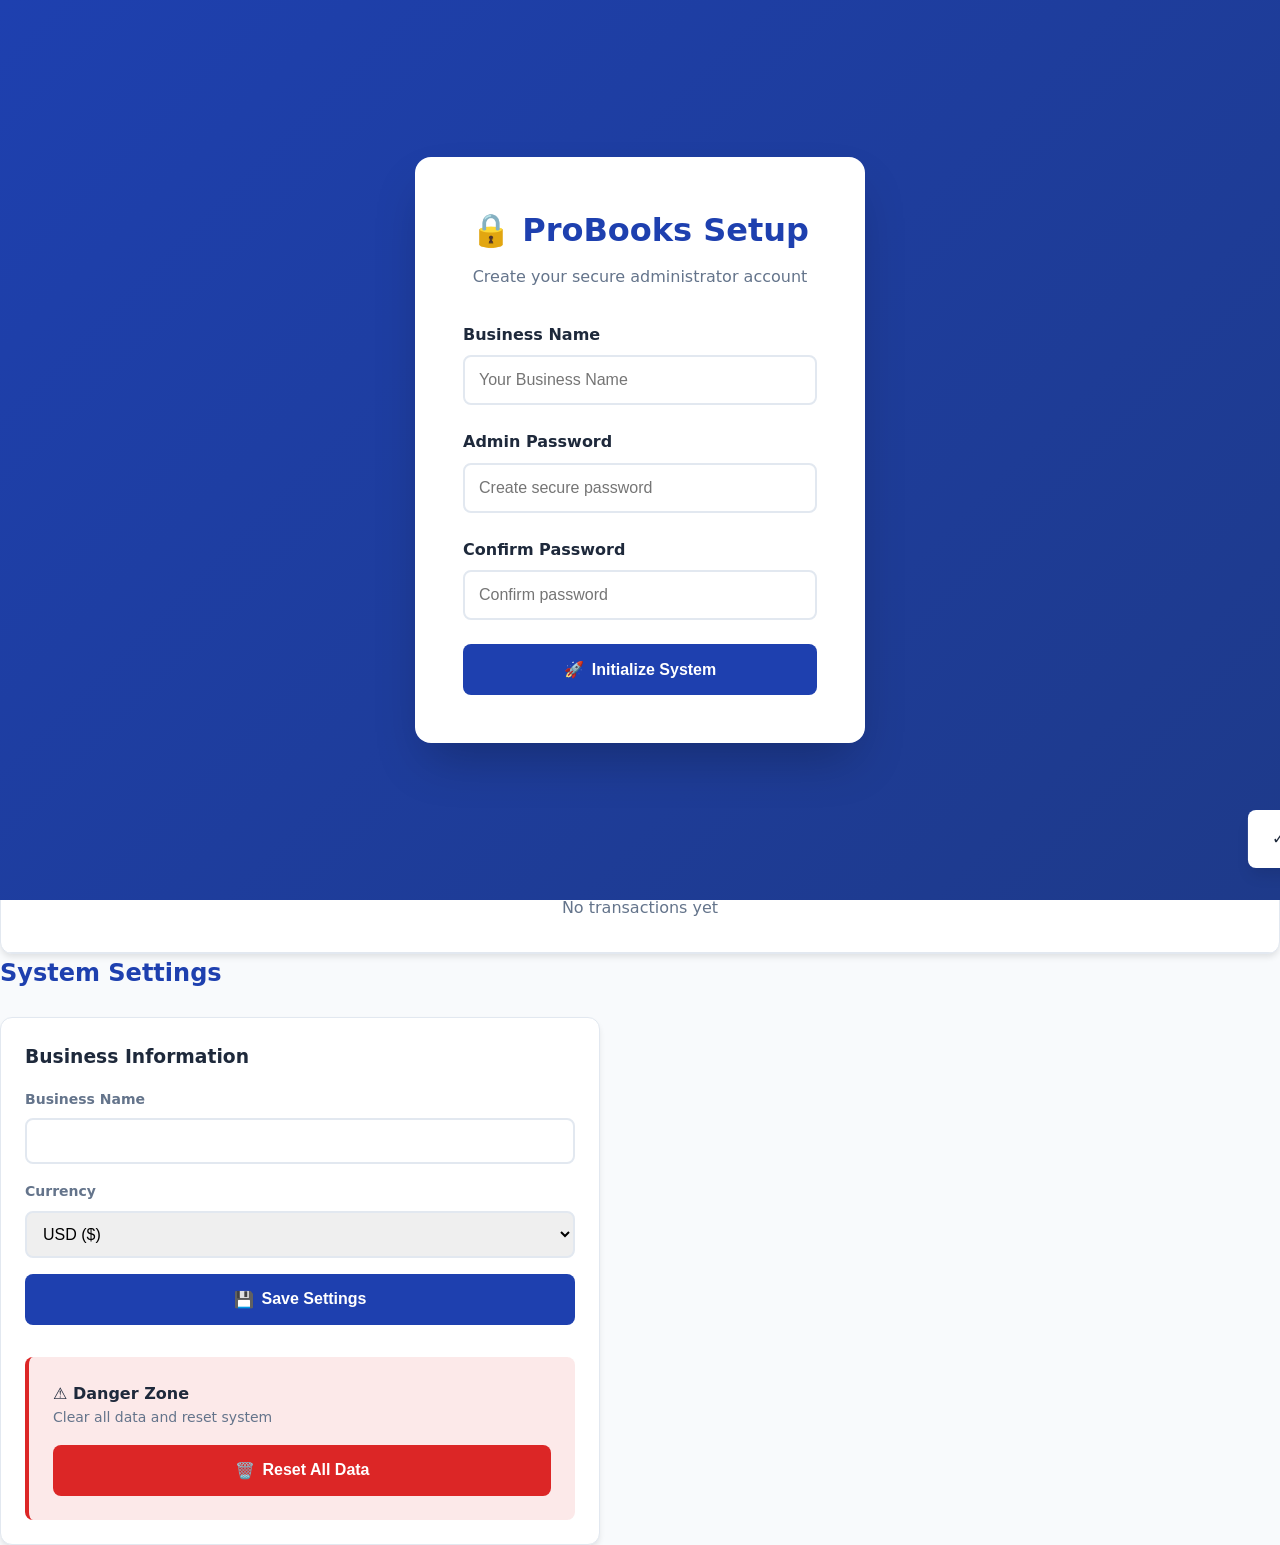
==== commit 9b29f260: "Create index.html" ====
--- a/index.html
+++ b/index.html
@@ -1,646 +1,1756 @@
 <!DOCTYPE html>
 <html lang="en">
 <head>
-<meta charset="UTF-8">
-<meta name="viewport" content="width=device-width, initial-scale=1.0, maximum-scale=1.0, user-scalable=no">
-<meta name="theme-color" content="#0f2942">
-<meta name="apple-mobile-web-app-capable" content="yes">
-<meta name="apple-mobile-web-app-status-bar-style" content="black-translucent">
-<meta name="apple-mobile-web-app-title" content="BizLedger">
-<meta name="description" content="Professional Accounting Software for Business Owners">
-<link rel="manifest" href="manifest.json">
-<link rel="apple-touch-icon" href="icons/icon-192.png">
-<title>BizLedger — Business Accounting</title>
-<link rel="preconnect" href="https://fonts.googleapis.com">
-<link href="https://fonts.googleapis.com/css2?family=Syne:wght@400;500;600;700;800&family=DM+Sans:ital,opsz,wght@0,9..40,300;0,9..40,400;0,9..40,500;0,9..40,600;1,9..40,300&display=swap" rel="stylesheet">
-<link rel="stylesheet" href="style.css">
+    <meta charset="UTF-8">
+    <meta name="viewport" content="width=device-width, initial-scale=1.0">
+    <title>ProBooks - Professional Accounting Software</title>
+    <link rel="manifest" href="[data-uri]">
+    <style>
+        * {
+            margin: 0;
+            padding: 0;
+            box-sizing: border-box;
+        }
+        
+        :root {
+            --primary: #1e40af;
+            --primary-dark: #1e3a8a;
+            --secondary: #059669;
+            --danger: #dc2626;
+            --warning: #f59e0b;
+            --bg: #f8fafc;
+            --card: #ffffff;
+            --text: #1e293b;
+            --border: #e2e8f0;
+            --shadow: 0 4px 6px -1px rgba(0, 0, 0, 0.1);
+        }
+        
+        body {
+            font-family: 'Segoe UI', system-ui, -apple-system, sans-serif;
+            background: var(--bg);
+            color: var(--text);
+            line-height: 1.6;
+        min-height: 100vh;
+        display: flex;
+            flex-direction: column;
+        }
+        
+        /* Login Screen */
+        .login-overlay {
+            position: fixed;
+            top: 0;
+            left: 0;
+            width: 100%;
+            height: 100%;
+            background: linear-gradient(135deg, var(--primary) 0%, var(--primary-dark) 100%);
+            display: flex;
+            justify-content: center;
+            align-items: center;
+            z-index: 1000;
+            transition: opacity 0.3s;
+        }
+        
+        .login-box {
+            background: white;
+            padding: 3rem;
+            border-radius: 16px;
+            box-shadow: 0 25px 50px -12px rgba(0,0,0,0.25);
+            width: 90%;
+            max-width: 450px;
+            animation: slideUp 0.5s ease;
+        }
+        
+        @keyframes slideUp {
+            from { transform: translateY(30px); opacity: 0; }
+            to { transform: translateY(0); opacity: 1; }
+        }
+        
+        .login-box h1 {
+            color: var(--primary);
+            margin-bottom: 0.5rem;
+            font-size: 2rem;
+            text-align: center;
+        }
+        
+        .login-box p {
+            color: #64748b;
+            text-align: center;
+            margin-bottom: 2rem;
+        }
+        
+        .form-group {
+            margin-bottom: 1.5rem;
+        }
+        
+        .form-group label {
+            display: block;
+            margin-bottom: 0.5rem;
+            font-weight: 600;
+            color: var(--text);
+        }
+        
+        .form-group input {
+            width: 100%;
+            padding: 0.875rem;
+            border: 2px solid var(--border);
+            border-radius: 8px;
+            font-size: 1rem;
+            transition: all 0.2s;
+        }
+        
+        .form-group input:focus {
+            outline: none;
+            border-color: var(--primary);
+            box-shadow: 0 0 0 3px rgba(30, 64, 175, 0.1);
+        }
+        
+        .btn {
+            width: 100%;
+            padding: 1rem;
+            border: none;
+            border-radius: 8px;
+            font-size: 1rem;
+            font-weight: 600;
+            cursor: pointer;
+            transition: all 0.2s;
+        }
+        
+        .btn-primary {
+            background: var(--primary);
+            color: white;
+        margin-top: 1rem;
+        display: flex;
+            align-items: center;
+            justify-content: center;
+            gap: 0.5rem;
+        }
+        
+        .btn-primary:hover {
+            background: var(--primary-dark);
+            transform: translateY(-1px);
+        box-shadow: 0 10px 20px -5px rgba(30, 64, 175, 0.3);
+        }
+        
+        /* Main App Layout */
+        .app-container {
+            display: none;
+            flex-direction: column;
+            height: 100vh;
+        }
+        
+        .sidebar {
+            background: white;
+            width: 260px;
+            padding: 1.5rem;
+            border-right: 1px solid var(--border);
+            display: flex;
+            flex-direction: column;
+            gap: 0.5rem;
+        }
+        
+        .sidebar-header {
+            display: flex;
+            align-items: center;
+            gap: 0.75rem;
+            margin-bottom: 2rem;
+            padding-bottom: 1rem;
+            border-bottom: 2px solid var(--border);
+        }
+        
+        .logo {
+            width: 40px;
+            height: 40px;
+            background: var(--primary);
+            border-radius: 10px;
+            display: flex;
+            align-items: center;
+            justify-content: center;
+            color: white;
+            font-weight: bold;
+            font-size: 1.25rem;
+        }
+        
+        .nav-item {
+            display: flex;
+            align-items: center;
+            gap: 0.75rem;
+            padding: 0.875rem 1rem;
+            border-radius: 8px;
+            cursor: pointer;
+            transition: all 0.2s;
+            color: #64748b;
+        }
+        
+        .nav-item:hover, .nav-item.active {
+            background: rgba(30, 64, 175, 0.1);
+            color: var(--primary);
+        }
+        
+        .nav-item.active {
+            background: rgba(30, 64, 175, 0.15);
+            color: var(--primary);
+            font-weight: 600;
+        }
+        
+        .nav-icon {
+            width: 20px;
+            height: 20px;
+        }
+        
+        .main-content {
+            flex: 1;
+            padding: 2rem;
+            overflow-y: auto;
+            background: var(--bg);
+        }
+        
+        .top-bar {
+            background: white;
+            padding: 1rem 2rem;
+            border-bottom: 1px solid var(--border);
+            display: flex;
+            justify-content: space-between;
+            align-items: center;
+        }
+        
+        .business-info {
+            display: flex;
+            align-items: center;
+            gap: 1rem;
+        }
+        
+        .business-name {
+            font-size: 1.25rem;
+            font-weight: 700;
+            color: var(--primary);
+        }
+        
+        .connection-status {
+            display: flex;
+            align-items: center;
+            gap: 0.5rem;
+            font-size: 0.875rem;
+            color: #64748b;
+        }
+        
+        .connection-status.online {
+            color: var(--secondary);
+        }
+        
+        .connection-status.offline {
+            color: var(--danger);
+        }
+        
+        /* Dashboard Cards */
+        .dashboard-grid {
+            display: grid;
+            grid-template-columns: repeat(auto-fit, minmax(280px, 1fr));
+            gap: 1.5rem;
+            margin-bottom: 2rem;
+        }
+        
+        .card {
+            background: var(--card);
+            padding: 1.5rem;
+            border-radius: 12px;
+            box-shadow: var(--shadow);
+            border: 1px solid var(--border);
+        }
+        
+        .card-header {
+            display: flex;
+            justify-content: space-between;
+            align-items: center;
+            margin-bottom: 1rem;
+        }
+        
+        .card-title {
+            font-size: 1.125rem;
+            font-weight: 600;
+            color: var(--text);
+        }
+        
+        .card-value {
+            font-size: 2rem;
+            font-weight: 700;
+            color: var(--primary);
+        }
+        
+        .card-value.positive {
+            color: var(--secondary);
+        }
+        
+        .card-value.negative {
+            color: var(--danger);
+        }
+        
+        /* Tables */
+        .table-container {
+            background: white;
+            border-radius: 12px;
+            box-shadow: var(--shadow);
+            overflow: hidden;
+            border: 1px solid var(--border);
+        }
+        
+        table {
+            width: 100%;
+            border-collapse: collapse;
+        }
+        
+        th {
+            background: var(--bg);
+            padding: 1rem;
+            text-align: left;
+            font-weight: 600;
+            font-size: 0.875rem;
+            text-transform: uppercase;
+            letter-spacing: 0.05em;
+            color: #64748b;
+        }
+        
+        td {
+            padding: 1rem;
+            border-bottom: 1px solid var(--border);
+        }
+        
+        tr:hover {
+            background: var(--bg);
+        }
+        
+        .action-btn {
+            background: none;
+            border: none;
+            cursor: pointer;
+            padding: 0.5rem;
+            border-radius: 6px;
+            transition: all 0.2s;
+        }
+        
+        .action-btn:hover {
+            background: rgba(220, 38, 38, 0.1);
+        color: var(--danger);
+        transform: scale(1.1);
+        display: inline-flex;
+            align-items: center;
+            justify-content: center;
+            width: 32px;
+            height: 32px;
+        }
+        
+        .action-btn.edit:hover {
+            background: rgba(30, 64, 175, 0.1);
+            color: var(--primary);
+        }
+        
+        /* Forms */
+        .form-grid {
+            display: grid;
+            grid-template-columns: repeat(auto-fit, minmax(250px, 1fr));
+            gap: 1.5rem;
+            margin-bottom: 1.5rem;
+        }
+        
+        .input-group {
+            display: flex;
+            flex-direction: column;
+            gap: 0.5rem;
+        }
+        
+        .input-group label {
+            font-weight: 600;
+            font-size: 0.875rem;
+            color: #64748b;
+        }
+        
+        .input-group input, .input-group select {
+            padding: 0.75rem;
+            border: 2px solid var(--border);
+            border-radius: 8px;
+            font-size: 1rem;
+            transition: all 0.2s;
+        }
+        
+        .input-group input:focus, .input-group select:focus {
+            outline: none;
+            border-color: var(--primary);
+        box-shadow: 0 0 0 3px rgba(30, 64, 175, 0.1);
+        }
+        
+        /* Modal */
+        .modal {
+            display: none;
+            position: fixed;
+            top: 0;
+            left: 0;
+            width: 100%;
+            height: 100%;
+            background: rgba(0,0,0,0.5);
+            z-index: 100;
+            justify-content: center;
+            align-items: center;
+        }
+        
+        .modal-content {
+            background: white;
+            padding: 2rem;
+            border-radius: 16px;
+            width: 90%;
+            max-width: 500px;
+            max-height: 90vh;
+            overflow-y: auto;
+        }
+        
+        .modal-header {
+            display: flex;
+            justify-content: space-between;
+            align-items: center;
+            margin-bottom: 1.5rem;
+        }
+        
+        .modal-title {
+            font-size: 1.5rem;
+            font-weight: 700;
+        color: var(--text);
+        }
+        
+        .close-btn {
+            background: none;
+            border: none;
+            font-size: 1.5rem;
+            cursor: pointer;
+            color: #64748b;
+            width: 32px;
+            height: 32px;
+            display: flex;
+            align-items: center;
+            justify-content: center;
+            border-radius: 50%;
+            transition: all 0.2s;
+        }
+        
+        .close-btn:hover {
+            background: rgba(0,0,0,0.1);
+            color: var(--danger);
+        }
+        
+        /* Tabs */
+        .tabs {
+            display: flex;
+            gap: 0.5rem;
+            border-bottom: 2px solid var(--border);
+            margin-bottom: 1.5rem;
+        }
+        
+        .tab {
+            padding: 0.75rem 1.5rem;
+            cursor: pointer;
+            border-bottom: 2px solid transparent;
+            margin-bottom: -2px;
+            font-weight: 600;
+            color: #64748b;
+            transition: all 0.2s;
+        }
+        
+        .tab.active {
+            color: var(--primary);
+            border-bottom-color: var(--primary);
+        }
+        
+        .tab:hover {
+            color: var(--primary);
+        }
+        
+        /* Toast Notifications */
+        .toast {
+            position: fixed;
+            bottom: 2rem;
+            right: 2rem;
+            padding: 1rem 1.5rem;
+            background: white;
+            border-radius: 8px;
+            box-shadow: 0 10px 15px -3px rgba(0,0,0,0.1);
+            display: flex;
+            align-items: center;
+            gap: 0.75rem;
+            transform: translateX(100%);
+            transition: all 0.3s;
+            z-index: 1000;
+        }
+        
+        .toast.show {
+            transform: translateX(0);
+        }
+        
+        .toast.success {
+            border-left: 4px solid var(--secondary);
+        }
+        
+        .toast.error {
+            border-left: 4px solid var(--danger);
+        }
+        
+        .toast.warning {
+            border-left: 4px solid var(--warning);
+        }
+        
+        /* Responsive */
+        @media (max-width: 768px) {
+            .sidebar {
+                width: 100%;
+                position: fixed;
+                bottom: 0;
+                height: auto;
+                flex-direction: row;
+                padding: 0.5rem;
+            }
+            
+            .nav-item span {
+                display: none;
+            }
+            
+            .app-container {
+                flex-direction: column-reverse;
+            }
+            
+            .main-content {
+                padding: 1rem;
+            }
+        }
+        
+        /* Print Styles */
+        @media print {
+            .sidebar, .top-bar, .login-overlay {
+                display: none !important;
+            }
+            
+            .main-content {
+                padding: 0;
+            overflow: visible;
+            }
+            
+            body {
+                background: white;
+            }
+        }
+    </style>
 </head>
 <body>
-
-<!-- INSTALL GATE -->
-<div id="install-gate" class="fullscreen-overlay">
-  <div class="gate-card">
-    <div class="gate-logo">
-      <svg width="48" height="48" viewBox="0 0 48 48" fill="none">
-        <rect width="48" height="48" rx="12" fill="#1a6ef5"/>
-        <path d="M12 34V24l12-10 12 10v10H30v-8h-4v8H12z" fill="white" opacity="0.9"/>
-        <rect x="20" y="14" width="8" height="2" rx="1" fill="white"/>
-      </svg>
-      <span>BizLedger</span>
+    <!-- Login Screen -->
+    <div class="login-overlay" id="loginScreen">
+        <div class="login-box">
+            <h1>🔒 ProBooks Setup</h1>
+            <p>Create your secure administrator account</p>
+            <form id="setupForm">
+                <div class="form-group">
+                    <label>Business Name</label>
+                    <input type="text" id="businessName" placeholder="Your Business Name" required>
+                </div>
+                <div class="form-group">
+                    <label>Admin Password</label>
+                    <input type="password" id="adminPassword" placeholder="Create secure password" required>
+                </div>
+                <div class="form-group">
+                    <label>Confirm Password</label>
+                    <input type="password" id="confirmPassword" placeholder="Confirm password" required>
+                </div>
+                <button type="submit" class="btn btn-primary">
+                    <span>🚀</span> Initialize System
+                </button>
+            </form>
+        </div>
     </div>
-    <h2>Administrator Setup</h2>
-    <p>Set a master password to protect this installation. Share this app with your client after setting their password — they cannot reinstall without it.</p>
-    <div class="form-group">
-      <label>Business Name</label>
-      <input type="text" id="setup-biz-name" placeholder="e.g. Mama Pima Enterprises" autocomplete="off"/>
+
+    <!-- Main Application -->
+    <div class="app-container" id="appContainer">
+        <!-- Sidebar -->
+        <aside class="sidebar">
+            <div class="sidebar-header">
+                <div class="logo">📊</div>
+                <div>
+                    <div style="font-weight: 700; font-size: 1.25rem;">ProBooks</div>
+                    <div style="font-size: 0.875rem; color: #64748b;">Accounting</div>
+                </div>
+            </div>
+            
+            <nav style="display: flex; flex-direction: column; gap: 0.5rem;">
+                <div class="nav-item active" onclick="showSection('dashboard')">
+                    <span class="nav-icon">📈</span>
+                    <span>Dashboard</span>
+                </div>
+                <div class="nav-item" onclick="showSection('income')">
+                    <span class="nav-icon">💰</span>
+                    <span>Income</span>
+                </div>
+                <div class="nav-item" onclick="showSection('expenses')">
+                    <span class="nav-icon">💸</span>
+                    <span>Expenses</span>
+                </div>
+                <div class="nav-item" onclick="showSection('invoices')">
+                    <span class="nav-icon">📄</span>
+                    <span>Invoices</span>
+                </div>
+                <div class="nav-item" onclick="showSection('inventory')">
+                    <span class="nav-icon">📦</span>
+                    <span>Inventory</span>
+                </div>
+                <div class="nav-item" onclick="showSection('reports')">
+                    <span class="nav-icon">📊</span>
+                    <span>Reports</span>
+                </div>
+                <div class="nav-item" onclick="showSection('settings')" style="margin-top: auto;">
+                    <span class="nav-icon">⚙️</span>
+                    <span>Settings</span>
+                </div>
+            </nav>
+        </aside>
+
+        <!-- Main Content -->
+        <main class="main-content">
+            <!-- Top Bar -->
+            <header class="top-bar">
+                <div class="business-info">
+                    <div class="logo" style="width: 32px; height: 32px; font-size: 1rem;">🏢</div>
+                    <div class="business-name" id="displayBusinessName">My Business</div>
+                </div>
+                <div class="connection-status offline" id="connectionStatus">
+                    <span>●</span>
+                    <span id="connectionText">Offline Mode</span>
+                </div>
+                <button class="btn btn-primary" onclick="downloadReport()" style="width: auto; padding: 0.5rem 1rem;">
+                        <span>📥</span> Download Report
+                    </button>
+                </div>
+            </header>
+
+            <!-- Dashboard Section -->
+            <section id="dashboard" class="section-content">
+                <h2 style="margin-bottom: 1.5rem; color: var(--primary);">Dashboard Overview</h2>
+                
+                <div class="dashboard-grid">
+                    <div class="card">
+                        <div class="card-header">
+                            <span class="card-title">Total Income</span>
+                        </div>
+                            <span style="font-size: 0.875rem; color: #64748b;">This Month</span>
+                        </div>
+                        <div class="card-value positive" id="totalIncome">$0.00</div>
+                    </div>
+                    <div class="card">
+                        <div class="card-header">
+                            <span class="card-title">Total Expenses</span>
+                        </div>
+                            <span style="font-size: 0.875rem; color: #64748b;">This Month</span>
+                        </div>
+                        <div class="card-value negative" id="totalExpenses">$0.00</div>
+                    </div>
+                    <div class="card">
+                        <div class="card-header">
+                            <span class="card-title">Net Profit</span>
+                        </div>
+                            <span style="font-size: 0.875rem; color: #64748b;">This Month</span>
+                        </div>
+                        <div class="card-value" id="netProfit" style="color: var(--primary);">$0.00</div>
+                    </div>
+                    <div class="card">
+                        <div class="card-header">
+                            <span class="card-title">Low Stock Items</span>
+                        </div>
+                            <span style="font-size: 0.875rem; color: #64748b;" id="lowStockCount">0 items</span>
+                        </div>
+                        <div class="card-value negative" id="lowStockAlert">None</div>
+                    </div>
+                </div>
+                
+                <div class="table-container" style="margin-top: 2rem;">
+                    <h3 style="margin-bottom: 1rem; color: var(--primary);">Recent Transactions</h3>
+                    <table>
+                        <thead>
+                            <tr>
+                                <th>Date</th>
+                                <th>Type</th>
+                                <th>Description</th>
+                                <th>Amount</th>
+                            </tr>
+                        </thead>
+                        <tbody id="recentTransactions">
+                            <tr>
+                                <td colspan="4" style="text-align: center; color: #64748b; padding: 2rem;">No transactions yet</td>
+                            </tr>
+                        </tbody>
+                    </table>
+                </div>
+            </section>
+
+            <!-- Income Section -->
+            <section id="income" class="section-content" style="display: none;">
+                <h2 style="margin-bottom: 1.5rem; color: var(--primary);">Income Management</h2>
+                
+                <div class="form-grid">
+                    <div class="input-group">
+                        <label>Date</label>
+                        <input type="date" id="incomeDate" required>
+                    </div>
+                    <div class="input-group">
+                        <label>Description</label>
+                        <input type="text" id="incomeDescription" placeholder="e.g., Sales, Service Fee" required>
+                    </div>
+                    <div class="input-group">
+                        <label>Amount ($)</label>
+                        <input type="number" id="incomeAmount" placeholder="0.00" step="0.01" min="0" required>
+                    </div>
+                    <div class="input-group">
+                        <label>Category</label>
+                        <select id="incomeCategory">
+                            <option value="sales">Sales</option>
+                            <option value="service">Service</option>
+                            <option value="investment">Investment</option>
+                            <option value="other">Other</option>
+                        </select>
+                    </div>
+                </div>
+                
+                <button class="btn btn-primary" onclick="addIncome()">
+                    <span>➕</span> Add Income Record
+                </button>
+                
+                <div class="table-container" style="margin-top: 2rem;">
+                    <table>
+                        <thead>
+                            <tr>
+                                <th>Date</th>
+                                <th>Description</th>
+                                <th>Category</th>
+                                <th>Amount</th>
+                                <th>Actions</th>
+                            </tr>
+                        </thead>
+                        <tbody id="incomeTable">
+                            <tr>
+                                <td colspan="5" style="text-align: center; color: #64748b; padding: 2rem;">No income records yet</td>
+                            </tr>
+                        </tbody>
+                    </table>
+                </div>
+            </section>
+
+            <!-- Expenses Section -->
+            <section id="expenses" class="section-content" style="display: none;">
+                <h2 style="margin-bottom: 1.5rem; color: var(--primary);">Expense Management</h2>
+                
+                <div class="form-grid">
+                    <div class="input-group">
+                        <label>Date</label>
+                        <input type="date" id="expenseDate" required>
+                    </div>
+                    <div class="input-group">
+                        <label>Description</label>
+                        <input type="text" id="expenseDescription" placeholder="e.g., Rent, Utilities, Supplies" required>
+                    </div>
+                    <div class="input-group">
+                        <label>Amount ($)</label>
+                        <input type="number" id="expenseAmount" placeholder="0.00" step="0.01" min="0" required>
+                    </div>
+                    <div class="input-group">
+                        <label>Category</label>
+                        <select id="expenseCategory">
+                            <option value="rent">Rent</option>
+                            <option value="utilities">Utilities</option>
+                            <option value="salary">Salaries</option>
+                            <option value="supplies">Supplies</option>
+                            <option value="marketing">Marketing</option>
+                            <option value="other">Other</option>
+                        </select>
+                    </div>
+                </div>
+                
+                <button class="btn btn-primary" onclick="addExpense()">
+                    <span>➕</span> Add Expense Record
+                </button>
+                
+                <div class="table-container" style="margin-top: 2rem;">
+                    <table>
+                        <thead>
+                            <tr>
+                                <th>Date</th>
+                                <th>Description</th>
+                                <th>Category</th>
+                                <th>Amount</th>
+                                <th>Actions</th>
+                            </tr>
+                        </thead>
+                        <tbody id="expenseTable">
+                            <tr>
+                                <td colspan="5" style="text-align: center; color: #64748b; padding: 2rem;">No expense records yet</td>
+                            </tr>
+                        </tbody>
+                    </table>
+                </div>
+            </section>
+
+            <!-- Invoices Section -->
+            <section id="invoices" class="section-content" style="display: none;">
+                <h2 style="margin-bottom: 1.5rem; color: var(--primary);">Invoice Management</h2>
+                
+                <div class="form-grid">
+                    <div class="input-group">
+                        <label>Invoice #</label>
+                        <input type="text" id="invoiceNumber" placeholder="e.g., INV-001" required>
+                    </div>
+                    <div class="input-group">
+                        <label>Customer</label>
+                        <input type="text" id="invoiceCustomer" placeholder="Customer Name" required>
+                    </div>
+                    <div class="input-group">
+                        <label>Date</label>
+                        <input type="date" id="invoiceDate" required>
+                    </div>
+                    <div class="input-group">
+                        <label>Amount ($)</label>
+                        <input type="number" id="invoiceAmount" placeholder="0.00" step="0.01" min="0" required>
+                    </div>
+                    <div class="input-group" style="grid-column: span 2;">
+                        <label>Description</label>
+                        <textarea id="invoiceDescription" rows="3" placeholder="Invoice details..." style="padding: 0.75rem; border: 2px solid var(--border); border-radius: 8px; font-family: inherit; font-family: 'Segoe UI'; width: 100%; resize: vertical;"></textarea>
+                    </div>
+                </div>
+                
+                <button class="btn btn-primary" onclick="generateInvoice()">
+                    <span>📄</span> Generate & Download Invoice
+                </button>
+                
+                <div class="table-container" style="margin-top: 2rem;">
+                    <table>
+                        <thead>
+                            <tr>
+                                <th>Invoice #</th>
+                                <th>Customer</th>
+                                <th>Date</th>
+                                <th>Amount</th>
+                                <th>Actions</th>
+                            </tr>
+                        </thead>
+                        <tbody id="invoiceTable">
+                            <tr>
+                                <td colspan="6" style="text-align: center; color: #64748b; padding: 2rem;">No invoices yet</td>
+                            </tr>
+                        </tbody>
+                    </table>
+                </div>
+            </section>
+
+            <!-- Inventory Section -->
+            <section id="inventory" class="section-content" style="display: none;">
+                <h2 style="margin-bottom: 1.5rem; color: var(--primary);">Inventory Management</h2>
+                
+                <div class="form-grid">
+                    <div class="input-group">
+                        <label>Item Name</label>
+                        <input type="text" id="itemName" placeholder="Product name" required>
+                    </div>
+                    <div class="input-group">
+                        <label>SKU/Code</label>
+                        <input type="text" id="itemSKU" placeholder="SKU-123" required>
+                    </div>
+                    <div class="input-group">
+                        <label>Quantity</label>
+                        <input type="number" id="ItemQuantity" placeholder="0" min="0" required>
+                    </div>
+                    <div class="input-group">
+                        <label>Unit Cost ($)</label>
+                        <input type="number" id="ItemCost" placeholder="0.00" step="0.01" min="0" required>
+                    </div>
+                    <div class="input-group">
+                        <label>Min Stock Level</label>
+                        <input type="number" id="MinStock" placeholder="10" min="0" required>
+                    </div>
+                </div>
+                
+                <button class="btn btn-primary" onclick="addInventory()">
+                    <span>➕</span> Add Stock Item
+                </button>
+                
+                <div class="table-container" style="margin-top: 2rem;">
+                    <table>
+                        <thead>
+                            <tr>
+                                <th>Item</th>
+                                <th>SKU</th>
+                                <th>Qty</th>
+                                <th>Unit Cost</th>
+                                <th>Value</th>
+                                <th>Status</th>
+                                <th>Actions</th>
+                            </tr>
+                        </thead>
+                        <tbody id="inventoryTable">
+                            <tr>
+                            <td colspan="7" style="text-align: center; color: #64748b; padding: 2rem;">No inventory items yet</td>
+                            </tr>
+                        </tbody>
+                    </table>
+                </div>
+            </section>
+
+            <!-- Reports Section -->
+            <section id="reports" class="section-content" style="display: none;">
+                <h2 style="margin-bottom: 1.5rem; color: var(--primary);">Financial Reports</h2>
+                
+                <div class="tabs">
+                    <div class="tab active" onclick="switchReport('pnl')">Profit & Loss</div>
+                    <div class="tab" onclick="switchReport('income')">Income Summary</div>
+                    <div class="tab" onclick="switchReport('expense')">Expense Report</div>
+                </div>
+                
+                <div id="pnlReport" class="report-content">
+                    <div class="table-container">
+                        <h3 style="margin: 1rem 0; color: var(--primary);">Profit & Loss Statement</h3>
+                        <table>
+                            <thead>
+                                <tr>
+                                    <th>Period</th>
+                                    <th>Revenue</th>
+                                    <th>Expenses</th>
+                                    <th>Net Profit</th>
+                                </tr>
+                            </thead>
+                            <tbody id="pnlTable">
+                                <tr>
+                                    <td colspan="4" style="text-align: center; color: #64748b; padding: 2rem;">Generate some transactions to see P&L report</td>
+                            </tr>
+                        </tbody>
+                        </table>
+                    </div>
+                </div>
+            </section>
+
+            <!-- Settings Section -->
+            <section id="settings" class="section-content" style="display: none: none;">
+                <h2 style="margin-bottom: 1.5rem; color: var(--primary);">System Settings</h2>
+                
+                <div class="card" style="max-width: 600px;">
+                    <h3 style="margin-bottom: 1rem;">Business Information</h3>
+                    <div class="input-group" style="margin-bottom: 1rem;">
+                        <label>Business Name</label>
+                        <input type="text" id="settingsBusinessName" readonly>
+                    </div>
+                    <div class="input-group">
+                        <label>Currency</label>
+                        <select id="currency">
+                            <option value="USD">USD ($)</option>
+                            <option value="EUR">EUR (€)</option>
+                            <option value="GBP">GBP (£)</option>
+                            <option value="NGN">NGN (₦)</option>
+                        </select>
+                    </div>
+                    <button class="btn btn-primary" onclick="saveSettings()">
+                        <span>💾</span> Save Settings
+                    </button>
+                    
+                    <div style="margin-top: 2rem; padding: 1.5rem; background: rgba(220, 38, 38, 0.1); border-radius: 8px; border-left: 4px solid var(--danger);">
+                        <h4>⚠️ Danger Zone</h4>
+                        <p style="font-size: 0.875rem; color: #64748b; margin-bottom: 1rem;">Clear all data and reset system</p>
+                        <button class="btn btn-primary" onclick="resetSystem()" style="background: var(--danger);">
+                            <span>🗑️</span> Reset All Data
+                        </button>
+                    </div>
+                </div>
+            </section>
+        </main>
     </div>
-    <div class="form-group">
-      <label>Admin Password</label>
-      <input type="password" id="setup-admin-pass" placeholder="Strong password" autocomplete="new-password"/>
+
+    <!-- Modal for PDF Preview -->
+    <div class="modal" id="pdfModal">
+        <div class="modal-content">
+            <div class="modal-header">
+                <h3 class="modal-title">Invoice Preview</h3>
+                <button class="close-btn" onclick="closeModal()">✕</button>
+            </div>
+            <div id="invoicePreview"></div>
+        </div>
     </div>
-    <div class="form-group">
-      <label>Confirm Admin Password</label>
-      <input type="password" id="setup-admin-confirm" placeholder="Repeat password" autocomplete="new-password"/>
+
+    <!-- Toast Notification -->
+    <div class="toast" id="toast">
+        <span id="toastIcon">✓</span>
+        <span id="toastMessage">Operation successful</span>
     </div>
-    <div class="form-group">
-      <label>App PIN (4–6 digits, for daily use)</label>
-      <input type="tel" id="setup-pin" placeholder="e.g. 1234" maxlength="6" autocomplete="off"/>
-    </div>
-    <button class="btn-primary" onclick="completeSetup()">Complete Setup & Launch</button>
-    <div id="setup-error" class="error-msg"></div>
-  </div>
-</div>
-
-<!-- PIN SCREEN -->
-<div id="pin-screen" class="fullscreen-overlay hidden">
-  <div class="pin-card">
-    <div class="gate-logo">
-      <svg width="40" height="40" viewBox="0 0 48 48" fill="none">
-        <rect width="48" height="48" rx="12" fill="#1a6ef5"/>
-        <path d="M12 34V24l12-10 12 10v10H30v-8h-4v8H12z" fill="white" opacity="0.9"/>
-      </svg>
-      <span>BizLedger</span>
-    </div>
-    <div id="pin-biz-name" class="pin-biz"></div>
-    <p class="pin-subtitle">Enter your PIN to continue</p>
-    <div class="pin-dots" id="pin-dots">
-      <span></span><span></span><span></span><span></span><span></span><span></span>
-    </div>
-    <div class="pin-pad">
-      <button onclick="pinInput('1')">1</button>
-      <button onclick="pinInput('2')">2</button>
-      <button onclick="pinInput('3')">3</button>
-      <button onclick="pinInput('4')">4</button>
-      <button onclick="pinInput('5')">5</button>
-      <button onclick="pinInput('6')">6</button>
-      <button onclick="pinInput('7')">7</button>
-      <button onclick="pinInput('8')">8</button>
-      <button onclick="pinInput('9')">9</button>
-      <button class="pin-empty"></button>
-      <button onclick="pinInput('0')">0</button>
-      <button onclick="pinBackspace()" class="pin-back">⌫</button>
-    </div>
-    <div id="pin-error" class="error-msg"></div>
-  </div>
-</div>
-
-<!-- MAIN APP -->
-<div id="app" class="hidden">
-
-  <!-- SIDEBAR -->
-  <aside id="sidebar">
-    <div class="sidebar-header">
-      <div class="app-brand">
-        <svg width="32" height="32" viewBox="0 0 48 48" fill="none">
-          <rect width="48" height="48" rx="10" fill="#1a6ef5"/>
-          <path d="M12 34V24l12-10 12 10v10H30v-8h-4v8H12z" fill="white" opacity="0.9"/>
-        </svg>
-        <div>
-          <div class="brand-name">BizLedger</div>
-          <div class="brand-biz" id="sidebar-biz-name"></div>
-        </div>
-      </div>
-      <button id="sidebar-close" onclick="toggleSidebar()" class="sidebar-close-btn">✕</button>
-    </div>
-    <nav class="sidebar-nav">
-      <a href="#" class="nav-item active" onclick="navigate('dashboard')">
-        <span class="nav-icon">📊</span> Dashboard
-      </a>
-      <a href="#" class="nav-item" onclick="navigate('income')">
-        <span class="nav-icon">💰</span> Income
-      </a>
-      <a href="#" class="nav-item" onclick="navigate('expenses')">
-        <span class="nav-icon">💸</span> Expenses
-      </a>
-      <a href="#" class="nav-item" onclick="navigate('invoices')">
-        <span class="nav-icon">🧾</span> Invoices
-      </a>
-      <a href="#" class="nav-item" onclick="navigate('inventory')">
-        <span class="nav-icon">📦</span> Inventory
-      </a>
-      <a href="#" class="nav-item" onclick="navigate('reports')">
-        <span class="nav-icon">📈</span> Reports
-      </a>
-      <a href="#" class="nav-item" onclick="navigate('settings')">
-        <span class="nav-icon">⚙️</span> Settings
-      </a>
-    </nav>
-    <div class="sidebar-footer">
-      <button class="btn-lock" onclick="lockApp()">🔒 Lock App</button>
-    </div>
-  </aside>
-
-  <!-- MAIN CONTENT -->
-  <div id="main-content">
-    <!-- TOP BAR -->
-    <header class="topbar">
-      <button class="hamburger" onclick="toggleSidebar()">☰</button>
-      <h1 class="page-title" id="page-title">Dashboard</h1>
-      <div class="topbar-right">
-        <div class="connection-badge" id="connection-badge">
-          <span class="dot"></span><span id="conn-text">Online</span>
-        </div>
-        <div class="notification-btn" id="notif-btn" onclick="toggleNotifications()" title="Notifications">
-          🔔<span class="notif-count" id="notif-count" style="display:none">0</span>
-        </div>
-      </div>
-    </header>
-
-    <!-- NOTIFICATIONS PANEL -->
-    <div id="notif-panel" class="notif-panel hidden">
-      <h3>Notifications</h3>
-      <div id="notif-list"></div>
-    </div>
-
-    <!-- PAGES -->
-    <div id="pages">
-
-      <!-- DASHBOARD -->
-      <section id="page-dashboard" class="page active">
-        <div class="dash-greeting" id="dash-greeting"></div>
-        <div class="kpi-grid">
-          <div class="kpi-card income-card">
-            <div class="kpi-label">Total Income</div>
-            <div class="kpi-value" id="kpi-income">0.00</div>
-            <div class="kpi-sub">This month</div>
-          </div>
-          <div class="kpi-card expense-card">
-            <div class="kpi-label">Total Expenses</div>
-            <div class="kpi-value" id="kpi-expenses">0.00</div>
-            <div class="kpi-sub">This month</div>
-          </div>
-          <div class="kpi-card profit-card">
-            <div class="kpi-label">Net Profit</div>
-            <div class="kpi-value" id="kpi-profit">0.00</div>
-            <div class="kpi-sub">This month</div>
-          </div>
-          <div class="kpi-card invoice-card">
-            <div class="kpi-label">Unpaid Invoices</div>
-            <div class="kpi-value" id="kpi-invoices">0</div>
-            <div class="kpi-sub">Pending</div>
-          </div>
-        </div>
-        <div class="dash-grid">
-          <div class="dash-widget">
-            <h3>Recent Transactions</h3>
-            <div id="recent-transactions" class="trans-list">
-              <div class="empty-state">No transactions yet</div>
-            </div>
-          </div>
-          <div class="dash-widget">
-            <h3>Low Stock Alerts</h3>
-            <div id="low-stock-list">
-              <div class="empty-state">No alerts</div>
-            </div>
-          </div>
-        </div>
-      </section>
-
-      <!-- INCOME -->
-      <section id="page-income" class="page hidden">
-        <div class="page-actions">
-          <button class="btn-primary" onclick="openModal('add-income-modal')">+ Add Income</button>
-          <div class="search-wrap">
-            <input type="text" id="income-search" placeholder="Search income..." oninput="filterList('income')"/>
-          </div>
-        </div>
-        <div class="filter-row">
-          <select id="income-month-filter" onchange="filterList('income')">
-            <option value="">All Months</option>
-          </select>
-          <select id="income-category-filter" onchange="filterList('income')">
-            <option value="">All Categories</option>
-            <option>Sales</option><option>Service</option><option>Investment</option><option>Other</option>
-          </select>
-        </div>
-        <div class="total-bar">
-          Total: <strong id="income-total-display">KES 0.00</strong>
-        </div>
-        <div id="income-list" class="records-list"></div>
-      </section>
-
-      <!-- EXPENSES -->
-      <section id="page-expenses" class="page hidden">
-        <div class="page-actions">
-          <button class="btn-primary" onclick="openModal('add-expense-modal')">+ Add Expense</button>
-          <div class="search-wrap">
-            <input type="text" id="expense-search" placeholder="Search expenses..." oninput="filterList('expense')"/>
-          </div>
-        </div>
-        <div class="filter-row">
-          <select id="expense-month-filter" onchange="filterList('expense')">
-            <option value="">All Months</option>
-          </select>
-          <select id="expense-category-filter" onchange="filterList('expense')">
-            <option value="">All Categories</option>
-            <option>Rent</option><option>Utilities</option><option>Salaries</option><option>Supplies</option><option>Transport</option><option>Marketing</option><option>Tax</option><option>Other</option>
-          </select>
-        </div>
-        <div class="total-bar">
-          Total: <strong id="expense-total-display">KES 0.00</strong>
-        </div>
-        <div id="expense-list" class="records-list"></div>
-      </section>
-
-      <!-- INVOICES -->
-      <section id="page-invoices" class="page hidden">
-        <div class="page-actions">
-          <button class="btn-primary" onclick="openModal('add-invoice-modal')">+ New Invoice</button>
-          <div class="search-wrap">
-            <input type="text" id="invoice-search" placeholder="Search invoices..." oninput="filterInvoices()"/>
-          </div>
-        </div>
-        <div class="filter-row">
-          <select id="invoice-status-filter" onchange="filterInvoices()">
-            <option value="">All Status</option>
-            <option>Unpaid</option><option>Paid</option><option>Overdue</option>
-          </select>
-        </div>
-        <div id="invoice-list" class="records-list"></div>
-      </section>
-
-      <!-- INVENTORY -->
-      <section id="page-inventory" class="page hidden">
-        <div class="page-actions">
-          <button class="btn-primary" onclick="openModal('add-stock-modal')">+ Add Product</button>
-          <div class="search-wrap">
-            <input type="text" id="inventory-search" placeholder="Search products..." oninput="filterInventory()"/>
-          </div>
-        </div>
-        <div class="filter-row">
-          <select id="inv-category-filter" onchange="filterInventory()">
-            <option value="">All Categories</option>
-          </select>
-          <label style="display:flex;align-items:center;gap:6px;font-size:0.85rem;color:var(--text-muted)">
-            <input type="checkbox" id="low-stock-only" onchange="filterInventory()"> Low stock only
-          </label>
-        </div>
-        <div id="inventory-list" class="records-list inventory-grid"></div>
-      </section>
-
-      <!-- REPORTS -->
-      <section id="page-reports" class="page hidden">
-        <div class="reports-controls">
-          <div class="form-row">
-            <div class="form-group">
-              <label>From Date</label>
-              <input type="date" id="report-from"/>
-            </div>
-            <div class="form-group">
-              <label>To Date</label>
-              <input type="date" id="report-to"/>
-            </div>
-            <div class="form-group">
-              <label>Report Type</label>
-              <select id="report-type">
-                <option value="pl">Profit & Loss</option>
-                <option value="income">Income Summary</option>
-                <option value="expense">Expense Summary</option>
-                <option value="inventory">Inventory Report</option>
-              </select>
-            </div>
-          </div>
-          <div class="report-btn-row">
-            <button class="btn-primary" onclick="generateReport()">📊 Generate Report</button>
-            <button class="btn-secondary" onclick="downloadReport()">⬇ Download PDF</button>
-          </div>
-        </div>
-        <div id="report-output" class="report-output">
-          <div class="empty-state">Set date range and generate a report</div>
-        </div>
-      </section>
-
-      <!-- SETTINGS -->
-      <section id="page-settings" class="page hidden">
-        <div class="settings-grid">
-          <div class="settings-card">
-            <h3>Business Info</h3>
-            <div class="form-group">
-              <label>Business Name</label>
-              <input type="text" id="set-biz-name" placeholder="Business name"/>
-            </div>
-            <div class="form-group">
-              <label>Business Address</label>
-              <textarea id="set-biz-address" placeholder="Full address" rows="2"></textarea>
-            </div>
-            <div class="form-group">
-              <label>Phone</label>
-              <input type="tel" id="set-biz-phone" placeholder="+254..."/>
-            </div>
-            <div class="form-group">
-              <label>Email</label>
-              <input type="email" id="set-biz-email" placeholder="info@business.com"/>
-            </div>
-            <div class="form-group">
-              <label>Currency Symbol</label>
-              <input type="text" id="set-currency" placeholder="KES" maxlength="5"/>
-            </div>
-            <div class="form-group">
-              <label>Low Stock Alert Threshold</label>
-              <input type="number" id="set-low-stock" placeholder="10" min="1"/>
-            </div>
-            <button class="btn-primary" onclick="saveSettings()">Save Settings</button>
-          </div>
-          <div class="settings-card">
-            <h3>Security</h3>
-            <div class="form-group">
-              <label>Change PIN</label>
-              <input type="tel" id="set-new-pin" placeholder="New PIN (4-6 digits)" maxlength="6"/>
-            </div>
-            <div class="form-group">
-              <label>Confirm New PIN</label>
-              <input type="tel" id="set-new-pin2" placeholder="Repeat PIN" maxlength="6"/>
-            </div>
-            <div class="form-group">
-              <label>Admin Password (required)</label>
-              <input type="password" id="set-admin-verify" placeholder="Current admin password"/>
-            </div>
-            <button class="btn-secondary" onclick="changePin()">Update PIN</button>
-            <hr style="margin:20px 0;border-color:var(--border)">
-            <h3>Data Management</h3>
-            <button class="btn-secondary" onclick="exportData()">📤 Export All Data (JSON)</button>
-            <button class="btn-danger" onclick="confirmReset()">🗑 Factory Reset</button>
-          </div>
-        </div>
-      </section>
-
-    </div><!-- /pages -->
-  </div><!-- /main-content -->
-</div><!-- /app -->
-
-<!-- ====== MODALS ====== -->
-
-<!-- ADD INCOME -->
-<div id="add-income-modal" class="modal hidden">
-  <div class="modal-card">
-    <div class="modal-header">
-      <h3>Add Income</h3>
-      <button onclick="closeModal('add-income-modal')">✕</button>
-    </div>
-    <div class="form-group">
-      <label>Description *</label>
-      <input type="text" id="inc-desc" placeholder="e.g. Product sale"/>
-    </div>
-    <div class="form-group">
-      <label>Amount *</label>
-      <input type="number" id="inc-amount" placeholder="0.00" step="0.01" min="0"/>
-    </div>
-    <div class="form-group">
-      <label>Category</label>
-      <select id="inc-category">
-        <option>Sales</option><option>Service</option><option>Investment</option><option>Other</option>
-      </select>
-    </div>
-    <div class="form-group">
-      <label>Date *</label>
-      <input type="date" id="inc-date"/>
-    </div>
-    <div class="form-group">
-      <label>Notes</label>
-      <textarea id="inc-notes" placeholder="Optional notes..." rows="2"></textarea>
-    </div>
-    <div class="modal-actions">
-      <button class="btn-secondary" onclick="closeModal('add-income-modal')">Cancel</button>
-      <button class="btn-primary" onclick="saveIncome()">Save Income</button>
-    </div>
-    <div class="modal-error" id="inc-error"></div>
-  </div>
-</div>
-
-<!-- ADD EXPENSE -->
-<div id="add-expense-modal" class="modal hidden">
-  <div class="modal-card">
-    <div class="modal-header">
-      <h3>Add Expense</h3>
-      <button onclick="closeModal('add-expense-modal')">✕</button>
-    </div>
-    <div class="form-group">
-      <label>Description *</label>
-      <input type="text" id="exp-desc" placeholder="e.g. Electricity bill"/>
-    </div>
-    <div class="form-group">
-      <label>Amount *</label>
-      <input type="number" id="exp-amount" placeholder="0.00" step="0.01" min="0"/>
-    </div>
-    <div class="form-group">
-      <label>Category</label>
-      <select id="exp-category">
-        <option>Rent</option><option>Utilities</option><option>Salaries</option><option>Supplies</option><option>Transport</option><option>Marketing</option><option>Tax</option><option>Other</option>
-      </select>
-    </div>
-    <div class="form-group">
-      <label>Date *</label>
-      <input type="date" id="exp-date"/>
-    </div>
-    <div class="form-group">
-      <label>Notes</label>
-      <textarea id="exp-notes" placeholder="Optional notes..." rows="2"></textarea>
-    </div>
-    <div class="modal-actions">
-      <button class="btn-secondary" onclick="closeModal('add-expense-modal')">Cancel</button>
-      <button class="btn-primary" onclick="saveExpense()">Save Expense</button>
-    </div>
-    <div class="modal-error" id="exp-error"></div>
-  </div>
-</div>
-
-<!-- ADD INVOICE -->
-<div id="add-invoice-modal" class="modal hidden">
-  <div class="modal-card modal-card-wide">
-    <div class="modal-header">
-      <h3>Create Invoice</h3>
-      <button onclick="closeModal('add-invoice-modal')">✕</button>
-    </div>
-    <div class="form-row">
-      <div class="form-group">
-        <label>Client Name *</label>
-        <input type="text" id="inv-client" placeholder="Client/Company name"/>
-      </div>
-      <div class="form-group">
-        <label>Client Email</label>
-        <input type="email" id="inv-client-email" placeholder="client@email.com"/>
-      </div>
-    </div>
-    <div class="form-row">
-      <div class="form-group">
-        <label>Invoice Date *</label>
-        <input type="date" id="inv-date"/>
-      </div>
-      <div class="form-group">
-        <label>Due Date *</label>
-        <input type="date" id="inv-due"/>
-      </div>
-    </div>
-    <div class="form-group">
-      <label>Client Address</label>
-      <input type="text" id="inv-client-addr" placeholder="Client address"/>
-    </div>
-    <h4 style="margin:16px 0 8px;color:var(--text-primary)">Line Items</h4>
-    <div id="invoice-items-list"></div>
-    <button class="btn-outline" onclick="addInvoiceItem()" style="margin-top:8px">+ Add Item</button>
-    <div class="form-row" style="margin-top:16px">
-      <div class="form-group">
-        <label>Tax (%)</label>
-        <input type="number" id="inv-tax" placeholder="0" min="0" max="100" value="0" oninput="updateInvoiceTotals()"/>
-      </div>
-      <div class="form-group">
-        <label>Discount (%)</label>
-        <input type="number" id="inv-discount" placeholder="0" min="0" max="100" value="0" oninput="updateInvoiceTotals()"/>
-      </div>
-    </div>
-    <div class="invoice-summary">
-      <div>Subtotal: <strong id="inv-subtotal">0.00</strong></div>
-      <div>Tax: <strong id="inv-tax-amt">0.00</strong></div>
-      <div>Discount: <strong id="inv-discount-amt">0.00</strong></div>
-      <div class="inv-grand">Total: <strong id="inv-total">0.00</strong></div>
-    </div>
-    <div class="form-group">
-      <label>Notes / Terms</label>
-      <textarea id="inv-notes" placeholder="Payment terms, bank details, etc." rows="2"></textarea>
-    </div>
-    <div class="modal-actions">
-      <button class="btn-secondary" onclick="closeModal('add-invoice-modal')">Cancel</button>
-      <button class="btn-primary" onclick="saveInvoice()">Save Invoice</button>
-    </div>
-    <div class="modal-error" id="inv-error"></div>
-  </div>
-</div>
-
-<!-- ADD STOCK -->
-<div id="add-stock-modal" class="modal hidden">
-  <div class="modal-card">
-    <div class="modal-header">
-      <h3 id="stock-modal-title">Add Product</h3>
-      <button onclick="closeModal('add-stock-modal')">✕</button>
-    </div>
-    <input type="hidden" id="stock-edit-id"/>
-    <div class="form-group">
-      <label>Product Name *</label>
-      <input type="text" id="stk-name" placeholder="e.g. Mineral Water 500ml"/>
-    </div>
-    <div class="form-row">
-      <div class="form-group">
-        <label>SKU / Code</label>
-        <input type="text" id="stk-sku" placeholder="e.g. MW500"/>
-      </div>
-      <div class="form-group">
-        <label>Category</label>
-        <input type="text" id="stk-category" placeholder="e.g. Beverages" list="stk-cats"/>
-        <datalist id="stk-cats"></datalist>
-      </div>
-    </div>
-    <div class="form-row">
-      <div class="form-group">
-        <label>Quantity in Stock *</label>
-        <input type="number" id="stk-qty" placeholder="0" min="0"/>
-      </div>
-      <div class="form-group">
-        <label>Unit (pcs/kg/litres...)</label>
-        <input type="text" id="stk-unit" placeholder="pcs"/>
-      </div>
-    </div>
-    <div class="form-row">
-      <div class="form-group">
-        <label>Buying Price</label>
-        <input type="number" id="stk-buy" placeholder="0.00" step="0.01" min="0"/>
-      </div>
-      <div class="form-group">
-        <label>Selling Price</label>
-        <input type="number" id="stk-sell" placeholder="0.00" step="0.01" min="0"/>
-      </div>
-    </div>
-    <div class="form-group">
-      <label>Low Stock Alert At (qty)</label>
-      <input type="number" id="stk-alert" placeholder="Use global setting" min="1"/>
-    </div>
-    <div class="modal-actions">
-      <button class="btn-secondary" onclick="closeModal('add-stock-modal')">Cancel</button>
-      <button class="btn-primary" onclick="saveStock()">Save Product</button>
-    </div>
-    <div class="modal-error" id="stk-error"></div>
-  </div>
-</div>
-
-<!-- SELL STOCK MODAL -->
-<div id="sell-stock-modal" class="modal hidden">
-  <div class="modal-card">
-    <div class="modal-header">
-      <h3>Record Sale</h3>
-      <button onclick="closeModal('sell-stock-modal')">✕</button>
-    </div>
-    <div id="sell-stock-name" class="sell-product-name"></div>
-    <div class="form-group">
-      <label>Quantity Sold *</label>
-      <input type="number" id="sell-qty" placeholder="1" min="1"/>
-    </div>
-    <div class="form-group">
-      <label>Selling Price Per Unit</label>
-      <input type="number" id="sell-price" placeholder="0.00" step="0.01"/>
-    </div>
-    <div class="form-group">
-      <label>Date</label>
-      <input type="date" id="sell-date"/>
-    </div>
-    <div class="form-group">
-      <label>Customer (optional)</label>
-      <input type="text" id="sell-customer" placeholder="Customer name"/>
-    </div>
-    <input type="hidden" id="sell-stock-id"/>
-    <div class="modal-actions">
-      <button class="btn-secondary" onclick="closeModal('sell-stock-modal')">Cancel</button>
-      <button class="btn-primary" onclick="confirmSale()">Record Sale</button>
-    </div>
-    <div class="modal-error" id="sell-error"></div>
-  </div>
-</div>
-
-<!-- VIEW INVOICE MODAL -->
-<div id="view-invoice-modal" class="modal hidden">
-  <div class="modal-card modal-card-wide">
-    <div class="modal-header">
-      <h3>Invoice Preview</h3>
-      <button onclick="closeModal('view-invoice-modal')">✕</button>
-    </div>
-    <div id="invoice-preview-content"></div>
-    <div class="modal-actions">
-      <button class="btn-secondary" onclick="closeModal('view-invoice-modal')">Close</button>
-      <button class="btn-primary" onclick="downloadInvoicePDF()">⬇ Download PDF</button>
-      <button class="btn-outline" onclick="shareInvoice()">📤 Share Invoice</button>
-    </div>
-  </div>
-</div>
-
-<!-- CONFIRM DELETE -->
-<div id="delete-modal" class="modal hidden">
-  <div class="modal-card modal-card-sm">
-    <div class="modal-header">
-      <h3>Confirm Deletion</h3>
-      <button onclick="closeModal('delete-modal')">✕</button>
-    </div>
-    <p id="delete-msg" style="color:var(--text-secondary);margin-bottom:20px"></p>
-    <div class="modal-actions">
-      <button class="btn-secondary" onclick="closeModal('delete-modal')">Cancel</button>
-      <button class="btn-danger" onclick="executeDelete()">Delete</button>
-    </div>
-  </div>
-</div>
-
-<!-- TOAST -->
-<div id="toast" class="toast hidden"></div>
-
-<!-- OVERLAY BACKDROP -->
-<div id="modal-backdrop" class="modal-backdrop hidden" onclick="closeAllModals()"></div>
-
-<script src="app.js"></script>
-<script>
-// Register Service Worker for offline/installable PWA
-if ('serviceWorker' in navigator) {
-  window.addEventListener('load', () => {
-    navigator.serviceWorker.register('./sw.js')
-      .then(reg => console.log('BizLedger SW registered:', reg.scope))
-      .catch(err => console.log('SW registration failed:', err));
-  });
-}
-</script>
+
+    <script>
+        // Application State
+        const AppState = {
+            isInitialized: false,
+            adminPassword: '',
+            businessName: '',
+            currency: 'USD',
+            income: [],
+            expenses: [],
+            invoices: [],
+            inventory: [],
+            lowStockThreshold: 10
+        };
+
+        // Initialize App
+        document.addEventListener('DOMContentLoaded', () => {
+            checkInitialization();
+            setupEventListeners();
+            updateConnectionStatus();
+            
+            // Service Worker for offline support
+            if ('serviceWorker' in navigator) {
+                navigator.serviceWorker.register('data:text/javascript,').catch(console.error);
+            }
+        });
+
+        // Check if admin has been set up
+        function checkInitialization() {
+            const saved = localStorage.getItem('probooks_config');
+            if (saved) {
+                const config = JSON.parse(saved);
+                AppState.isInitialized = true;
+                AppState.businessName = config.businessName;
+                AppState.adminPassword = config.adminPassword;
+                AppState.currency = config.currency || 'USD';
+                document.getElementById('loginScreen').style.display = 'none';
+                document.getElementById('appContainer').style.display = 'flex';
+                initializeDashboard();
+            } else {
+                document.getElementById('loginScreen').style.display = 'flex';
+                document.getElementById('appContainer').style.display = 'none';
+            }
+        }
+
+        // Setup Form Handler
+        function setupEventListeners() {
+            document.getElementById('setupForm').addEventListener('submit', (e) => {
+                e.preventDefault();
+                const businessName = document.getElementById('businessName').value.trim();
+                const password = document.getElementById('adminPassword').value;
+                const confirmPassword = document.getElementById('confirmPassword').value;
+                
+                if (!businessName || !password) {
+                    showToast('Please fill in all fields', 'error');
+                    return;
+                }
+                
+                if (password !== confirmPassword) {
+                    showToast('Passwords do not match', 'error');
+                    return;
+                }
+                
+                // Save configuration
+                const config = {
+                    businessName,
+                    adminPassword: password,
+                    currency: 'USD',
+                    initialized: true
+                };
+                
+                localStorage.setItem('probooks_config', JSON.stringify(config));
+                localStorage.setItem('probooks_data', JSON.stringify({
+                    income: [],
+                    expenses: [],
+                    invoices: [],
+                    inventory: []
+                }));
+                
+                AppState.isInitialized = true;
+                AppState.businessName = businessName;
+                AppState.adminPassword = password;
+                
+                showToast('System initialized successfully!', 'success');
+                setTimeout(() => {
+                    document.getElementById('loginScreen').style.display = 'none';
+                    document.getElementById('appContainer').style.display = 'flex';
+                    initializeDashboard();
+                }, 1000);
+            });
+        }
+
+        // Navigation
+        function showSection(sectionId) {
+            // Hide all sections
+            document.querySelectorAll('.section-content').forEach(section => {
+                section.style.display = 'none';
+            });
+            
+            // document.querySelectorAll('.nav-item').forEach(item => {
+                item.classList.remove('active');
+            });
+            
+            // Show selected section
+            document.getElementById(sectionId).style.display = 'block';
+            document.querySelector(`.nav-item[onclick="showSection('${sectionId}')"]`).classList.add('active');
+            
+            // Refresh data
+            if (sectionId === 'dashboard') initializeDashboard();
+            if (sectionId === 'income') renderIncomeTable();
+            if (sectionId === 'expenses') renderExpenseTable();
+            if (sectionId === 'invoices') renderInvoiceTable();
+            if (sectionId === 'inventory') renderInventoryTable();
+            if (sectionId === 'reports') generateReports();
+        }
+
+        // Dashboard Functions
+        function initializeDashboard() {
+            updateDashboardStats();
+            renderRecentTransactions();
+            checkLowStock();
+            document.getElementById('displayBusinessName').textContent = AppState.businessName;
+            document.getElementById('settingsBusinessName').value = AppState.businessName;
+        }
+
+        function updateDashboardStats() {
+            const now = new Date();
+            const monthStart = new Date(now.getFullYear(), now.getMonth(), 1);
+            const monthEnd = new Date(now.getFullYear(), now.getMonth() + 1, 0);
+            
+            let monthlyIncome = 0;
+            let monthlyExpenses = 0;
+ let monthlyExpenses = 0;
+            
+            AppState.income.forEach(item => {
+                const itemDate = new Date(item.date);
+                if (itemDate >= monthStart && itemDate <= monthEnd) {
+                    monthlyIncome += item.amount;
+                }
+            });
+            
+            AppState.expenses.forEach(item => {
+                const itemDate = new Date(item.date);
+                if (itemDate >= monthStart && itemDate <= monthEnd) {
+                    monthlyExpenses += item.Amount;
+                }
+            });
+            
+            const netProfit = monthlyIncome - monthlyExpenses;
+            
+            document.getElementById('totalIncome').textContent = formatCurrency(monthlyIncome);
+            document.getElementById('TotalExpenses').textContent = formatCurrency(monthlyExpenses);
+            document.getElementById('NetProfit').textContent = formatCurrency(netProfit);
+            
+            const profitElement = document.getElementById('NetProfit');
+            if (netProfit > 0) {
+                profitElement.className = 'card-value positive';
+            } else if (netProfit < 0) {
+                profitElement.className = 'card-value negative';
+            } else {
+                profitElement.className = 'card-value';
+            document.getElementById('lowStockCount').textContent = lowStockItems.length + ' items';
+        }
+
+        function renderRecentTransactions() {
+            const tbody = document.getElementById('RecentTransactions');
+            const allTransactions = [
+                ...AppState.income.map(i => ({...i, type: 'Income'})),
+                ...AppState.expenses.map(i => ({...i, type: 'Expense'})),
+                ...AppState.invoices.map(i => ({...i, type: 'Invoice'}))
+            ].sort((a, b) => new Date(b.date) - new Date(a.date)).slice(0, 5);
+            
+            if (allTransactions.length === 0) {
+                tbody.innerHTML = '<tr><td colspan="4" style="text-align: center; color: #64748b; padding: 2rem;">No transactions yet</td></tr>';
+                return;
+            }
+            
+            tbody.innerHTML = allTransactions.map(t => `
+                <tr>
+                    <td>${new Date(T.date).toLocaleDateString()}</td>
+                    <td><span style="color: ${T.type === 'Income' ? 'var(--secondary)' : T.type === 'Expense' ? 'var(--danger)' : 'var(--primary)'}">${T.type}</span></td>
+                    <td>${T.description || T.customer || T.number || '-'}</td>
+                    <td>${formatCurrency(T.amount)}</td>
+                </tr>
+            `).join('');
+        }
+
+        // Income Management
+        function addIncome() {
+            const date = document.getElementById('incomeDate').value;
+            const description = document.getElementById('incomeDescription').value.trim();
+            const amount = parseFloat(document.getElementById('incomeAmount').value);
+            const category = document.getElementById('incomeCategory').value;
+            
+            if (!date || !description || isNaN(amount)) {
+                showToast('Please fill in all fields correctly', 'error');
+                return;
+            }
+            
+            const income = {
+                id: Date.now(),
+                date: date,
+                description,
+                amount,
+                category,
+                createdAt: new Date().toISOString()
+            };
+            
+            AppState.income.push(income);
+            saveData();
+            
+            showToast('Income recorded successfully', 'success');
+            renderIncomeTable();
+            InitializeDashboard();
+            
+            // Clear form
+            document.getElementById('incomeDate').value = '';
+            document.getElementById('incomeDescription').value = '';
+            document.getElementById('incomeAmount').value = '';
+        }
+
+        function renderIncomeTable() {
+            const tbody = document.getElementById('incomeTable');
+            
+            if (AppState.income.length === 0) {
+                tbody.innerHTML = '<tr><td colspan="5" style="text-align: center; color: #64748b; padding: 2rem;">No income records yet</td></tr>';
+                return;
+            }
+            
+            tbody.innerHTML = AppState.income.map(item => `
+                <tr>
+                    <td>${new Date(item.date).toLocaleDateString()}</td>
+                    <td>${item.description}</td>
+                    <td>${item.category}</td>
+                    <td>${formatCurrency(item.amount)}</td>
+                    <td>
+                        <button class="action-btn edit" onclick="deleteIncome(${item.id})" title="Delete">
+                            🗑️
+                        </button>
+                    </td>
+                </tr>
+            `).join('');
+        }
+
+        function deleteIncome(id) {
+            if (!confirm('Are you sure you want to delete this income record?')) return;
+            
+            AppState.income = AppState.income.filter(i => i.id !== id);
+            SaveData();
+            
+            showToast('Income deleted successfully', 'success');
+            RenderIncomeTable();
+            InitializeDashboard();
+        }
+
+        // Expense Management
+        function addExpense() {
+            const date = document.getElementById('expenseDate').value;
+            const description = document.getElementById('expenseDescription').value.trim();
+            const amount = parseFloat(document.getElementById('expenseAmount').value);
+            const category = document.getElementById('expenseCategory').value;
+            
+            if (!date || !description || isNaN(amount)) {
+                showToast('Please fill in all fields correctly', 'error');
+                return;
+            }
+            
+            const expense = {
+                id: Date.now(),
+                date: date,
+                description,
+                amount,
+                category,
+                createdAt: new Date().toISOString()
+            };
+            
+            AppState.expenses.push(expense);
+            SaveData();
+            
+            showToast('Expense recorded successfully', 'success');
+            renderExpenseTable();
+            InitializeDashboard();
+            
+            // Clear form
+            document.getElementById('expenseDate').value = '';
+            document.getElementById('expenseDescription').value = '';
+            document.getElementById('expenseAmount').value = '';
+        }
+
+        function renderExpenseTable() {
+            const tbody = document.getElementById('expenseTable');
+            
+            if (AppState.expenses.length === 0) {
+                tbody.innerHTML = '<tr><td colspan="5" style="text-align: center; color: #64748b; padding: 2rem;">No expense records yet</td></tr>';
+                return;
+            }
+            
+            tbody.innerHTML = AppState.expenses.map(item => `
+                <tr>
+                    <td>${new Date(item.date).toLocaleDateString()}</td>
+                    <td>${item.description}</td>
+                    <td>${item.category}</td>
+                    <td>${formatCurrency(item.amount)}</td>
+                    <td>
+                        <button class="action-btn edit" onclick="deleteExpense(${item.id})" title="Delete">
+                            🗑️
+                        </button>
+                    </td>
+                </tr>
+            `).join('');
+        }
+
+        function deleteExpense(id) {
+            if (!confirm('Are you sure you want to delete this expense record?')) return;
+            
+            AppState.expenses = AppState.expenses.filter(i => i.id !== Id);
+            SaveData();
+            
+            showToast('Expense deleted successfully', 'success');
+            RenderExpenseTable();
+            InitializeDashboard();
+        }
+
+        // Invoice Management
+        function generateInvoice() {
+            const number = document.getElementById('invoiceNumber').value.trim();
+            const customer = document.getElementById('invoiceCustomer').value.trim();
+            const date = document.getElementById('invoiceDate').value;
+            const amount = parseFloat(document.getElementById('invoiceAmount').value);
+            const description = document.getElementById('invoiceDescription').value.trim();
+            
+            if (!number || !customer || !date || isNaN(amount)) {
+                showToast('Please fill in all fields correctly', 'error');
+                return;
+            }
+            
+            const invoice = {
+                id: Date.now(),
+                number,
+                customer,
+                date,
+                amount,
+                description,
+                createdAt: new Date().toISOString()
+            };
+            
+            AppState.invoices.push(invoice);
+            SaveData();
+            
+            // Generate PDF content
+            const pdfContent = generateInvoicePDF(invoice);
+            
+            // Show preview modal
+            document.getElementById('invoicePreview').innerHTML = pdfContent;
+            document.getElementById('pdfModal').style.display = 'flex';
+            
+            showToast('Invoice generated successfully', 'success');
+            
+            // Clear form
+            document.getElementById('invoiceNumber').value = '';
+            document.getElementById('invoiceCustomer').value = '';
+            document.getElementById('invoiceDate').value = '';
+            document.getElementById('invoiceAmount').value = '';
+            document.getElementById('invoiceDescription').value = '';
+        }
+
+        function generateInvoicePDF(invoice) {
+            const currency = AppState.currency === 'USD' ? '$' : 
+                             AppState.currency === 'EUR' ? '€' : 
+                             AppState.currency === 'GBP' ? '£' : '₦';
+            
+            return `
+                <div style="font-family: Arial, sans-serif; max-width: 800px; margin: 0 auto; padding: 40px; border: 1px solid #ddd;">
+                    <div style="text-align: center; border-bottom: 3px solid #1e40af; padding-bottom: 20px; margin-bottom: 30px;">
+                        <h1 style="color: #1e40af; margin: 0;">${AppState.businessName}</h1>
+                        <p style="color: #666; margin: 5px 0;">Professional Accounting Services</p>
+                    </div>
+                    
+                    <div style="display: flex; justify-content: space-between; margin: 30px 0;">
+                        <div>
+                            <h3 style="margin: 0 0 10px; color: #1e40af;">INVOICE</h3>
+                            <p style="margin: 5px 0;"><strong>Invoice #:</strong> ${invoice.number}</p>
+                            <p style="margin: 5px 0;"><strong>Date:</strong> ${new Date(Invoice.date).toLocaleDateString()}</p>
+                        </div>
+                        <div style="text-align: right;">
+                            <h4 style="margin: 0 0 10px;">Bill To:</h4>
+                            <p style="margin: 5px 0;"><strong>${Invoice.customer}</strong></p>
+                        </div>
+                    </div>
+                    
+                    <table style="width: 100%; border-collapse: collapse; margin: 30px 0;">
+                        <thead>
+                            <tr style="background: #f8fafc;">
+                                <th style="padding: 12px; text-align: left; border-bottom: 2px solid #1e40af;">Description</th>
+                                <th style="padding: 12px; text-align: right; border-bottom: 2px solid #1e40af; width: 150px;">Amount</th>
+                            </tr>
+                        </thead>
+                        <tbody>
+                            <tr>
+                                <td style="padding: 12px; border-bottom: 1px solid #ddd;">${Invoice.description}</td>
+                                <td style="padding: 12px; text-align: right; border-bottom: 1px solid #ddd;">${currency}${Invoice.amount.toFixed(2)}</td>
+                            </tr>
+                        </tbody>
+                        <tfoot>
+                            <tr style="background: #f8fafc; font-weight: bold;">
+                                <td style="padding: 12px; text-align: right;">Total:</td>
+                                <td style="padding: 12px; text-align: right; color: #1e40af; font-size: 1.2em;">${currency}${Invoice.amount.toFixed(2)}</td>
+                            </tr>
+                        </tfoot>
+                    </table>
+                    
+                    <div style="margin-top: 40px; padding-top: 20px; border-top: 2px solid #1e40af; color: #666; font-size: 0.9em;">
+                        <p>Thank you for your business!</p>
+                        <p>If you have any questions about this invoice, please contact us.</p>
+                    </div>
+                </div>
+            `;
+        }
+
+        function renderInvoiceTable() {
+            const tbody = document.getElementById('invoiceTable');
+            
+            if (AppState.invoices.length === 0) {
+                tbody.innerHTML = '<tr><td colspan="6" style="text-align: center; color: #64748b; padding: 2rem;">No invoices yet</td></tr>';
+                return;
+            }
+            
+            tbody.innerHTML = AppState.invoices.map(invoice => `
+                <tr>
+                    <td>${Invoice.number}</td>
+                    <td>${Invoice.customer}</td>
+                    <td>${new Date(Invoice.date).toLocaleDateString()}</td>
+                    <td>${formatCurrency(Invoice.amount)}</td>
+                    <td>
+                        <button class="action-btn" onclick="viewInvoice(${Invoice.id})" title="View">👁️</button>
+                        <button class="action-btn edit" onclick="deleteInvoice(${Invoice.id})" title="Delete">🗑️</button>
+                    </td>
+                </tr>
+            `).join('');
+        }
+
+        function viewInvoice(id) {
+            const invoice = AppState.invoices.find(i => i.id === id);
+            If (!invoice) return;
+            
+            const pdfContent = generateInvoicePDF(invoice);
+            document.getElementById('invoicePreview').innerHTML = PdfContent;
+            document.getElementById('pdfModal').style.display = 'flex';
+        }
+
+        function deleteInvoice(id) {
+            if (!confirm('Are you sure you want to delete this invoice?')) return;
+            
+            AppState.invoices = AppState.invoices.filter(i => i.id !== id);
+            SaveData();
+            
+            showToast('Invoice deleted successfully', 'success');
+            renderInvoiceTable();
+        }
+
+        function closeModal() {
+            document.getElementById('pdfModal').style.display = 'none';
+        }
+
+        // Inventory Management
+        function addInventory() {
+            const name = document.getElementById('ItemName').value.trim();
+            const sku = document.getElementById('ItemSKU').value.trim();
+            const quantity = parseInt(document.getElementById('ItemQuantity').value);
+            const cost = parseFloat(document.getElementById('ItemCost').value);
+            const minStock = parseInt(document.getElementById('MinStock').value);
+            
+            if (!name || !sku || isNaN(quantity) || isNaN(cost)) {
+                showToast('Please fill in all fields correctly', 'error');
+                return;
+            }
+            
+            // Check if SKU exists
+            const existingItem = AppState.inventory.find(i => i.sQU === sku);
+            if (existingItem) {
+                existingItem.quantity += quantity;
+                existingItem.cost = cost; // Update cost if needed
+            } else {
+                const item = {
+                    id: Date.now(),
+                    name,
+                    sku,
+                    quantity,
+                    cost,
+                    minStock,
+                    createdAt: new Date().toISOString()
+                };
+                AppState.inventory.push(item);
+            }
+            
+            SaveData();
+            
+            showToast('Inventory updated successfully', 'success');
+            renderInventoryTable();
+            checkLowStock();
+            initializeDashboard();
+            
+            // Clear form
+            document.getElementById('ItemName').value = '';
+            document.getElementById('ItemSKU').value = '';
+            document.getElementById('ItemQuantity').value = '';
+            document.getElementById('ItemCost'). value = '';
+        }
+
+        function renderInventoryTable() {
+            const tbody = document.getElementById('inventoryTable');
+            
+            if (AppState.inventory.length === 0) {
+                tbody.innerHTML = '<tr><td colspan="7" style="text-align: center; color: #64748b; padding: 2rem;">No inventory items yet</td></tr>';
+                return;
+            }
+            
+            tbody.innerHTML = AppState.inventory.map(item => {
+                const value = item.quantity * item.cost;
+                const isLow = item.quantity <= item.minStock;
+                
+                Return `
+                <tr style="${isLow ? 'background: rgba(245, 158, 11, 0.1);' : ''}">
+                    <td>${item.name}</td>
+                    <td>${item.sku}</td>
+                    <td>${item.quantity}</td>
+                    <td>${formatCurrency(item.cost)}</td>
+                    <td>${formatCurrency(value)}</td>
+                    <td style="color: ${isLow ? 'var(--danger)' : 'var(--secondary)'}; font-weight: ${isLow ? 'bold' : 'normal';">
+                        ${isLow ? '⚠️ LOW STOCK' : ''}
+                    </td>
+                    <td>
+                        <button class="action-btn edit" onclick="editInventory(${item.id})" title="Edit">✏️</button>
+                        <button class="action-btn" onclick="deleteInventory(${Item.id})" title="Delete">🗑️</button>
+                    </td>
+                </tr>
+            `).join('');
+        }
+
+        function checkLowStock() {
+            const lowItems = AppState.inventory.filter(i => i.quantity <= i.minStock);
+            document.getElementById('LowStockCount').textContent = lowItems.length + ' items';
+            
+            If (lowItems.length > 0) {
+                document.getElementById('LowStockAlert').innerHTML = 
+                    lowItems.map(i => `${i.name} (${i.quantity} left)`).join(', ');
+                document.getElementById('LowStockAlert').style.color = 'var(--danger)';
+            } else {
+                document.getElementById('LowStockAlert').textContent = 'None';
+                document.getElementById('LowStockAlert').style.Color = 'var(--text)';
+            }
+        }
+
+        function editInventory(id) {
+            // Implementation for editing inventory items
+            showToast('Edit functionality - implement as needed', 'warning');
+        }
+
+        function deleteInventory(id) {
+            if (!confirm('Are you sure you want to delete this inventory item?')) return;
+            
+            AppState.inventory = AppState.inventory.filter(i => i.id !== Id);
+            SaveData();
+            
+            showToast('Inventory item deleted', 'success');
+            renderInventoryTable();
+            checkLowStock();
+            InitializeDashboard();
+        }
+
+        // Reports & PDF Generation
+        function generateReports() {
+            // Generate P&L Report
+            const now = new Date();
+            const year = now.getFullYear();
+            
+            let reportHTML = '';
+            
+            for (let month = 0; Month < 12; Month++) {
+                const monthStart = new Date(year, Month, 1);
+                const monthEnd = new Date(year, Month + 1, 0);
+                
+                let revenue = 0;
+                let expenses = 0;
+                
+                AppState.income.forEach(item => {
+                    const itemDate = new Date(item.date);
+                    if (itemDate >= monthStart && itemDate <= monthEnd) {
+                        revenue += item.amount;
+                    }
+                });
+                
+                AppState.expenses.forEach(item => {
+                    const itemDate = new Date(item.date);
+                    if (itemDate >= monthStart && itemDate <= monthEnd) {
+                        expenses += item.Amount;
+                    }
+                });
+                
+                const profit = revenue - expenses;
+                
+                reportHTML += `
+                    <tr>
+                        <td>${new Date(year, Month).toLocaleString('default', { month: 'long' })}</td>
+                        <td>${formatCurrency(revenue)}</td>
+                        <td>${formatCurrency(expenses)}</td>
+                        <td style="color: ${profit >= 0 ? 'var(--secondary)' : 'var(--danger)'}; font-weight: bold;">
+                            ${formatCurrency(profit)}
+                        </td>
+                    </tr>
+                `;
+            }
+            
+            document.getElementById('pnlTable').innerHTML = reportHTML;
+        }
+
+        function switchReport(type) {
+            document.querySelectorAll('.tab').forEach(tab => tab.classList.remove('active'));
+            event.target.classList.add('active');
+            
+            // Hide all report contents
+            document.querySelectorAll('.report-content').forEach(content => {
+                content.style.display = 'none';
+            });
+            
+            document.getElementById(type + 'Report').style.display = 'block';
+        }
+
+        function downloadReport() {
+            const isOnline = navigator.onLine;
+            
+            if (!isOnline) {
+                showToast('Please connect to internet to download reports', 'error');
+                return;
+            }
+            
+            const reportTitle = AppState.businessName + ' - Financial Report';
+            const DateRange = new Date().toLocaleDateString();
+            
+            let Content = `
+                <h1>${reportTitle}</h1>
+                <p>Generated on: ${DateRange}</p>
+                <hr>
+                <h2>Profit & Loss Statement</h2>
+            `;
+            
+            // Add P&L table
+            Content += document.getElementById('pnlReport').innerHTML;
+            
+            // Create and download PDF
+            const PrintWindow = window.open('', '_blank');
+            PrintWindow.document.write(`
+                <html>
+                    <head>
+                        <title>${reportTitle}</title>
+                        <style>
+                            body { font-family: Arial, sans-serif; padding: 40px; }
+                            table { width: 100%; border-collapse: collapse; margin: 20px 0; }
+                            th, td { padding: 12px; text-align: left; border-bottom: 1px solid #ddd; }
+                            th { background: #f8fafc; }
+                            .positive { color: #059669; font-weight: bold; }
+                            .negative { color: #dc2626; font-weight: bold; }
+                        </style>
+                    </head>
+                    <body>${content}</body>
+                </html>
+            `);
+            PrintWindow.document.close();
+            PrintWindow.print();
+            
+            showToast('Report downloaded successfully', 'success');
+        }
+
+        // Settings
+        function saveSettings() {
+            const businessName = document.getElementById('settingsBusinessName').value;
+            const currency = document.getElementById('currency').value;
+            
+            AppState.businessName = businessName;
+            AppState.currency = currency;
+            
+            const config = JSON.parse(localStorage.getItem('probooks_config') || {});
+            config.businessName = businessName;
+ config.currency = currency;
+            
+            localStorage.setItem('probooks_config', JSON.stringify(config));
+            
+            showToast('Settings saved successfully', 'success');
+            document.getElementById('displayBusinessName').textContent = businessName;
+        }
+
+        function resetSystem() {
+            if (!confirm('⚠️ WARNING: This will delete ALL data permanently! Are you sure?')) return;
+            
+            localStorage.removeItem('probooks_config');
+            localStorage.removeItem('probooks_data');
+            
+            AppState.income = [];
+            AppState.expenses = [];
+            AppState.invoices = [];
+            AppState.inventory = [];
+            
+            showToast('System reset successfully', 'success');
+            location.reload();
+        }
+
+        // Utility Functions
+        function formatCurrency(amount) {
+            const currency = AppState.currency === 'USD' ? '$' : 
+                             AppState.currency === 'EUR' ? '€' : 
+                             AppState.currency === 'GBP' ? '£' : 
+                             AppState.currency === 'NGN' ? '₦' : '';
+            return currency + amount.toFixed(2);
+        }
+
+        function saveData() {
+            const data = {
+                income: AppState.income,
+                expenses: AppState.expenses,
+                invoices: AppState.invoices,
+                inventory: AppState.inventory
+            };
+            localStorage.setItem('probooks_data', JSON.stringify(data));
+        }
+
+        function loadData() {
+            const saved = localStorage.getItem('probooks_data');
+            if (saved) {
+                const data = JSON.parse(saved);
+                AppState.income = data.income || [];
+                AppState.expenses = data.expenses || [];
+                AppState.invoices = data.invoices || [];
+                AppState.inventory = data.inventory || [];
+            }
+        }
+
+        function showToast(message, type = 'success') {
+            const toast = document.getElementById('toast');
+            const icon = type === 'success' ? '✓' : type === 'error' ? '✕' : '⚠';
+            
+            document.getElementById('toastIcon').textContent = icon;
+            document.getElementById('toastMessage').textContent = message;
+            
+            toast.className = 'toast show ' + type;
+            
+            setTimeout(() => {
+                toast.className = 'Toast';
+            }, 3000);
+        }
+
+        function updateConnectionStatus() {
+            const statusEl = document.getElementById('connectionStatus');
+            const textEl = document.getElementById('connectionText');
+            
+            if (navigator.onLine) {
+                statusEl.className = 'connection-status online';
+                textEl.textContent = 'Online Mode';
+            } else {
+                statusEl.className = 'connection-status offline';
+                textEl.textContent = 'Offline Mode';
+            }
+        }
+
+        // Network status listeners
+        window.addEventListener('online', () => {
+            updateConnectionStatus();
+            showToast('Back online', 'success');
+        });
+
+        window.addEventListener('offline', () => {
+            updateConnectionStatus();
+            showToast('You are now offline. App working in offline mode.', 'warning');
+        });
+
+        // Initialize data on load
+        LoadData();
+    </script>
 </body>
 </html>
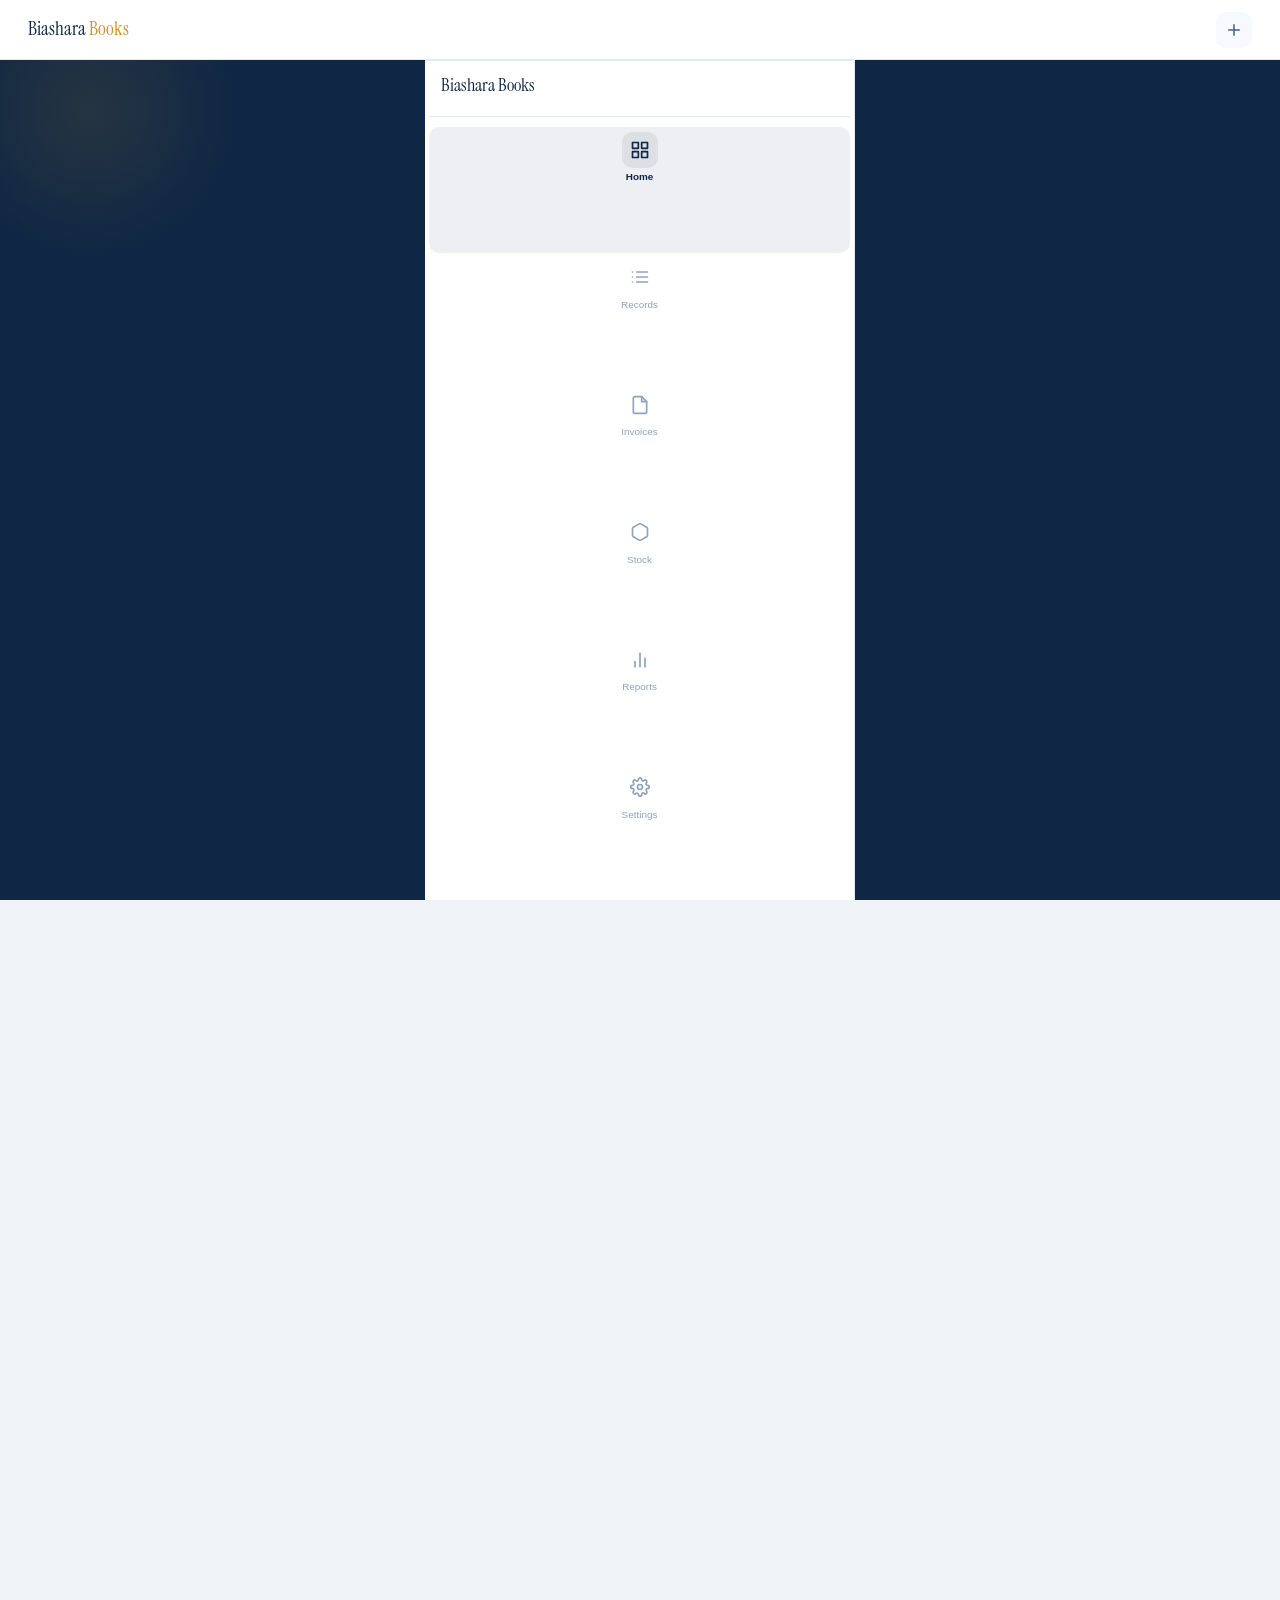
==== commit 70ec2727: "Rename index (1).html to index.html" ====
--- a/index.html
+++ b/index.html
@@ -1,1756 +1,1578 @@
 <!DOCTYPE html>
 <html lang="en">
 <head>
-    <meta charset="UTF-8">
-    <meta name="viewport" content="width=device-width, initial-scale=1.0">
-    <title>ProBooks - Professional Accounting Software</title>
-    <link rel="manifest" href="[data-uri]">
-    <style>
-        * {
-            margin: 0;
-            padding: 0;
-            box-sizing: border-box;
-        }
-        
-        :root {
-            --primary: #1e40af;
-            --primary-dark: #1e3a8a;
-            --secondary: #059669;
-            --danger: #dc2626;
-            --warning: #f59e0b;
-            --bg: #f8fafc;
-            --card: #ffffff;
-            --text: #1e293b;
-            --border: #e2e8f0;
-            --shadow: 0 4px 6px -1px rgba(0, 0, 0, 0.1);
-        }
-        
-        body {
-            font-family: 'Segoe UI', system-ui, -apple-system, sans-serif;
-            background: var(--bg);
-            color: var(--text);
-            line-height: 1.6;
-        min-height: 100vh;
-        display: flex;
-            flex-direction: column;
-        }
-        
-        /* Login Screen */
-        .login-overlay {
-            position: fixed;
-            top: 0;
-            left: 0;
-            width: 100%;
-            height: 100%;
-            background: linear-gradient(135deg, var(--primary) 0%, var(--primary-dark) 100%);
-            display: flex;
-            justify-content: center;
-            align-items: center;
-            z-index: 1000;
-            transition: opacity 0.3s;
-        }
-        
-        .login-box {
-            background: white;
-            padding: 3rem;
-            border-radius: 16px;
-            box-shadow: 0 25px 50px -12px rgba(0,0,0,0.25);
-            width: 90%;
-            max-width: 450px;
-            animation: slideUp 0.5s ease;
-        }
-        
-        @keyframes slideUp {
-            from { transform: translateY(30px); opacity: 0; }
-            to { transform: translateY(0); opacity: 1; }
-        }
-        
-        .login-box h1 {
-            color: var(--primary);
-            margin-bottom: 0.5rem;
-            font-size: 2rem;
-            text-align: center;
-        }
-        
-        .login-box p {
-            color: #64748b;
-            text-align: center;
-            margin-bottom: 2rem;
-        }
-        
-        .form-group {
-            margin-bottom: 1.5rem;
-        }
-        
-        .form-group label {
-            display: block;
-            margin-bottom: 0.5rem;
-            font-weight: 600;
-            color: var(--text);
-        }
-        
-        .form-group input {
-            width: 100%;
-            padding: 0.875rem;
-            border: 2px solid var(--border);
-            border-radius: 8px;
-            font-size: 1rem;
-            transition: all 0.2s;
-        }
-        
-        .form-group input:focus {
-            outline: none;
-            border-color: var(--primary);
-            box-shadow: 0 0 0 3px rgba(30, 64, 175, 0.1);
-        }
-        
-        .btn {
-            width: 100%;
-            padding: 1rem;
-            border: none;
-            border-radius: 8px;
-            font-size: 1rem;
-            font-weight: 600;
-            cursor: pointer;
-            transition: all 0.2s;
-        }
-        
-        .btn-primary {
-            background: var(--primary);
-            color: white;
-        margin-top: 1rem;
-        display: flex;
-            align-items: center;
-            justify-content: center;
-            gap: 0.5rem;
-        }
-        
-        .btn-primary:hover {
-            background: var(--primary-dark);
-            transform: translateY(-1px);
-        box-shadow: 0 10px 20px -5px rgba(30, 64, 175, 0.3);
-        }
-        
-        /* Main App Layout */
-        .app-container {
-            display: none;
-            flex-direction: column;
-            height: 100vh;
-        }
-        
-        .sidebar {
-            background: white;
-            width: 260px;
-            padding: 1.5rem;
-            border-right: 1px solid var(--border);
-            display: flex;
-            flex-direction: column;
-            gap: 0.5rem;
-        }
-        
-        .sidebar-header {
-            display: flex;
-            align-items: center;
-            gap: 0.75rem;
-            margin-bottom: 2rem;
-            padding-bottom: 1rem;
-            border-bottom: 2px solid var(--border);
-        }
-        
-        .logo {
-            width: 40px;
-            height: 40px;
-            background: var(--primary);
-            border-radius: 10px;
-            display: flex;
-            align-items: center;
-            justify-content: center;
-            color: white;
-            font-weight: bold;
-            font-size: 1.25rem;
-        }
-        
-        .nav-item {
-            display: flex;
-            align-items: center;
-            gap: 0.75rem;
-            padding: 0.875rem 1rem;
-            border-radius: 8px;
-            cursor: pointer;
-            transition: all 0.2s;
-            color: #64748b;
-        }
-        
-        .nav-item:hover, .nav-item.active {
-            background: rgba(30, 64, 175, 0.1);
-            color: var(--primary);
-        }
-        
-        .nav-item.active {
-            background: rgba(30, 64, 175, 0.15);
-            color: var(--primary);
-            font-weight: 600;
-        }
-        
-        .nav-icon {
-            width: 20px;
-            height: 20px;
-        }
-        
-        .main-content {
-            flex: 1;
-            padding: 2rem;
-            overflow-y: auto;
-            background: var(--bg);
-        }
-        
-        .top-bar {
-            background: white;
-            padding: 1rem 2rem;
-            border-bottom: 1px solid var(--border);
-            display: flex;
-            justify-content: space-between;
-            align-items: center;
-        }
-        
-        .business-info {
-            display: flex;
-            align-items: center;
-            gap: 1rem;
-        }
-        
-        .business-name {
-            font-size: 1.25rem;
-            font-weight: 700;
-            color: var(--primary);
-        }
-        
-        .connection-status {
-            display: flex;
-            align-items: center;
-            gap: 0.5rem;
-            font-size: 0.875rem;
-            color: #64748b;
-        }
-        
-        .connection-status.online {
-            color: var(--secondary);
-        }
-        
-        .connection-status.offline {
-            color: var(--danger);
-        }
-        
-        /* Dashboard Cards */
-        .dashboard-grid {
-            display: grid;
-            grid-template-columns: repeat(auto-fit, minmax(280px, 1fr));
-            gap: 1.5rem;
-            margin-bottom: 2rem;
-        }
-        
-        .card {
-            background: var(--card);
-            padding: 1.5rem;
-            border-radius: 12px;
-            box-shadow: var(--shadow);
-            border: 1px solid var(--border);
-        }
-        
-        .card-header {
-            display: flex;
-            justify-content: space-between;
-            align-items: center;
-            margin-bottom: 1rem;
-        }
-        
-        .card-title {
-            font-size: 1.125rem;
-            font-weight: 600;
-            color: var(--text);
-        }
-        
-        .card-value {
-            font-size: 2rem;
-            font-weight: 700;
-            color: var(--primary);
-        }
-        
-        .card-value.positive {
-            color: var(--secondary);
-        }
-        
-        .card-value.negative {
-            color: var(--danger);
-        }
-        
-        /* Tables */
-        .table-container {
-            background: white;
-            border-radius: 12px;
-            box-shadow: var(--shadow);
-            overflow: hidden;
-            border: 1px solid var(--border);
-        }
-        
-        table {
-            width: 100%;
-            border-collapse: collapse;
-        }
-        
-        th {
-            background: var(--bg);
-            padding: 1rem;
-            text-align: left;
-            font-weight: 600;
-            font-size: 0.875rem;
-            text-transform: uppercase;
-            letter-spacing: 0.05em;
-            color: #64748b;
-        }
-        
-        td {
-            padding: 1rem;
-            border-bottom: 1px solid var(--border);
-        }
-        
-        tr:hover {
-            background: var(--bg);
-        }
-        
-        .action-btn {
-            background: none;
-            border: none;
-            cursor: pointer;
-            padding: 0.5rem;
-            border-radius: 6px;
-            transition: all 0.2s;
-        }
-        
-        .action-btn:hover {
-            background: rgba(220, 38, 38, 0.1);
-        color: var(--danger);
-        transform: scale(1.1);
-        display: inline-flex;
-            align-items: center;
-            justify-content: center;
-            width: 32px;
-            height: 32px;
-        }
-        
-        .action-btn.edit:hover {
-            background: rgba(30, 64, 175, 0.1);
-            color: var(--primary);
-        }
-        
-        /* Forms */
-        .form-grid {
-            display: grid;
-            grid-template-columns: repeat(auto-fit, minmax(250px, 1fr));
-            gap: 1.5rem;
-            margin-bottom: 1.5rem;
-        }
-        
-        .input-group {
-            display: flex;
-            flex-direction: column;
-            gap: 0.5rem;
-        }
-        
-        .input-group label {
-            font-weight: 600;
-            font-size: 0.875rem;
-            color: #64748b;
-        }
-        
-        .input-group input, .input-group select {
-            padding: 0.75rem;
-            border: 2px solid var(--border);
-            border-radius: 8px;
-            font-size: 1rem;
-            transition: all 0.2s;
-        }
-        
-        .input-group input:focus, .input-group select:focus {
-            outline: none;
-            border-color: var(--primary);
-        box-shadow: 0 0 0 3px rgba(30, 64, 175, 0.1);
-        }
-        
-        /* Modal */
-        .modal {
-            display: none;
-            position: fixed;
-            top: 0;
-            left: 0;
-            width: 100%;
-            height: 100%;
-            background: rgba(0,0,0,0.5);
-            z-index: 100;
-            justify-content: center;
-            align-items: center;
-        }
-        
-        .modal-content {
-            background: white;
-            padding: 2rem;
-            border-radius: 16px;
-            width: 90%;
-            max-width: 500px;
-            max-height: 90vh;
-            overflow-y: auto;
-        }
-        
-        .modal-header {
-            display: flex;
-            justify-content: space-between;
-            align-items: center;
-            margin-bottom: 1.5rem;
-        }
-        
-        .modal-title {
-            font-size: 1.5rem;
-            font-weight: 700;
-        color: var(--text);
-        }
-        
-        .close-btn {
-            background: none;
-            border: none;
-            font-size: 1.5rem;
-            cursor: pointer;
-            color: #64748b;
-            width: 32px;
-            height: 32px;
-            display: flex;
-            align-items: center;
-            justify-content: center;
-            border-radius: 50%;
-            transition: all 0.2s;
-        }
-        
-        .close-btn:hover {
-            background: rgba(0,0,0,0.1);
-            color: var(--danger);
-        }
-        
-        /* Tabs */
-        .tabs {
-            display: flex;
-            gap: 0.5rem;
-            border-bottom: 2px solid var(--border);
-            margin-bottom: 1.5rem;
-        }
-        
-        .tab {
-            padding: 0.75rem 1.5rem;
-            cursor: pointer;
-            border-bottom: 2px solid transparent;
-            margin-bottom: -2px;
-            font-weight: 600;
-            color: #64748b;
-            transition: all 0.2s;
-        }
-        
-        .tab.active {
-            color: var(--primary);
-            border-bottom-color: var(--primary);
-        }
-        
-        .tab:hover {
-            color: var(--primary);
-        }
-        
-        /* Toast Notifications */
-        .toast {
-            position: fixed;
-            bottom: 2rem;
-            right: 2rem;
-            padding: 1rem 1.5rem;
-            background: white;
-            border-radius: 8px;
-            box-shadow: 0 10px 15px -3px rgba(0,0,0,0.1);
-            display: flex;
-            align-items: center;
-            gap: 0.75rem;
-            transform: translateX(100%);
-            transition: all 0.3s;
-            z-index: 1000;
-        }
-        
-        .toast.show {
-            transform: translateX(0);
-        }
-        
-        .toast.success {
-            border-left: 4px solid var(--secondary);
-        }
-        
-        .toast.error {
-            border-left: 4px solid var(--danger);
-        }
-        
-        .toast.warning {
-            border-left: 4px solid var(--warning);
-        }
-        
-        /* Responsive */
-        @media (max-width: 768px) {
-            .sidebar {
-                width: 100%;
-                position: fixed;
-                bottom: 0;
-                height: auto;
-                flex-direction: row;
-                padding: 0.5rem;
-            }
-            
-            .nav-item span {
-                display: none;
-            }
-            
-            .app-container {
-                flex-direction: column-reverse;
-            }
-            
-            .main-content {
-                padding: 1rem;
-            }
-        }
-        
-        /* Print Styles */
-        @media print {
-            .sidebar, .top-bar, .login-overlay {
-                display: none !important;
-            }
-            
-            .main-content {
-                padding: 0;
-            overflow: visible;
-            }
-            
-            body {
-                background: white;
-            }
-        }
-    </style>
+<meta charset="UTF-8"/>
+<meta name="viewport" content="width=device-width, initial-scale=1.0, maximum-scale=1.0, user-scalable=no"/>
+<meta name="apple-mobile-web-app-capable" content="yes"/>
+<meta name="apple-mobile-web-app-status-bar-style" content="black-translucent"/>
+<meta name="apple-mobile-web-app-title" content="Biashara Books"/>
+<meta name="theme-color" content="#0f2744"/>
+<link rel="manifest" href="./manifest.json"/>
+<link rel="apple-touch-icon" href="./icon-192.png"/>
+<title>Biashara Books</title>
+<link rel="preconnect" href="https://fonts.googleapis.com">
+<link href="https://fonts.googleapis.com/css2?family=Plus+Jakarta+Sans:wght@300;400;500;600;700;800&family=Instrument+Serif:ital@0;1&display=swap" rel="stylesheet">
+<style>
+:root{
+  --bg:#f0f4f8;--surface:#fff;--surface2:#f7f9fc;
+  --navy:#0f2744;--navy2:#1a3a5c;
+  --gold:#c9922a;--gold-lt:#f5c842;
+  --green:#18a558;--green-lt:#e8f7ef;
+  --red:#e03b3b;--red-lt:#fdeaea;
+  --blue:#2563eb;--blue-lt:#eff6ff;
+  --orange:#ea6c00;--orange-lt:#fff3e0;
+  --text:#0f2744;--text2:#4a6080;--text3:#8fa3bc;
+  --border:#e2eaf3;--radius:16px;--radius-sm:10px;
+  --shadow:0 2px 16px rgba(15,39,68,.08);
+}
+*,*::before,*::after{box-sizing:border-box;margin:0;padding:0}
+html,body{height:100%;-webkit-font-smoothing:antialiased;overscroll-behavior:none}
+body{font-family:'Plus Jakarta Sans',sans-serif;background:var(--bg);color:var(--text);font-size:15px;line-height:1.5;overflow-x:hidden}
+
+/* ── MOBILE: phone-width container ── */
+#screen-pin,#screen-admin{max-width:430px;margin:0 auto}
+
+/* ════════════════════════════════════
+   DESKTOP LAYOUT (768px+)
+════════════════════════════════════ */
+@media(min-width:768px){
+
+  /* Root app shell: sidebar + main */
+  #screen-app{
+    display:grid !important;
+    grid-template-columns:220px 1fr;
+    grid-template-rows:auto;
+    min-height:100vh;
+    max-width:100%;
+  }
+
+  /* Topbar spans full top */
+  #screen-app .topbar{
+    position:fixed;top:0;left:0;right:0;
+    height:60px;z-index:300;
+    padding:0 1.75rem;
+    grid-column:unset;
+  }
+
+  /* All tab content pushed below fixed topbar */
+  .tab-content{padding-top:60px}
+
+  /* Sidebar nav */
+  .bottom-nav{
+    position:fixed;top:60px;left:0;
+    width:220px;height:calc(100vh - 60px);
+    flex-direction:column;justify-content:flex-start;
+    border-top:none;border-right:1px solid var(--border);
+    padding:1.25rem .65rem 2rem;
+    background:var(--surface);
+    overflow-y:auto;
+    transform:none;left:0;
+    z-index:200;
+  }
+  .bottom-nav::before{
+    content:'Biashara Books';
+    font-family:'Instrument Serif',serif;
+    font-size:1.15rem;color:var(--navy);
+    display:block;padding:.2rem .75rem 1rem;
+    border-bottom:1px solid var(--border);
+    margin-bottom:.65rem;width:100%;
+    flex-shrink:0;
+  }
+
+  /* Sidebar nav items: horizontal with label */
+  .nav-item{
+    flex-direction:row;justify-content:flex-start;
+    gap:.75rem;padding:.65rem .85rem;
+    border-radius:var(--radius-sm);width:100%;
+    margin-bottom:.1rem;
+  }
+  .nav-item.active{background:rgba(15,39,68,.07)}
+  .nav-item.active .nav-icon{background:transparent}
+  .nav-icon{width:22px;height:22px;border-radius:0;flex-shrink:0}
+  .nav-icon svg{width:20px;height:20px}
+  .nav-label{font-size:.87rem;font-weight:500;white-space:nowrap;color:var(--text2)}
+  .nav-item.active .nav-label{font-weight:700;color:var(--navy)}
+  .nav-item.active svg{stroke:var(--navy)}
+
+  /* Main content area offset by sidebar */
+  .tab-content{
+    margin-left:220px;
+    min-height:100vh;
+    overflow-y:auto;
+  }
+
+  /* Wider page body */
+  .page-body{
+    padding:2rem 2.5rem 2.5rem;
+    max-width:1200px;
+  }
+
+  /* Dashboard: 2-column layout */
+  .dash-two-col{
+    display:grid;
+    grid-template-columns:1fr 1fr;
+    gap:1.5rem;
+    align-items:start;
+  }
+  .dash-full-col{grid-column:1/-1}
+
+  /* 4-col stat cards */
+  .stat-cards{grid-template-columns:repeat(4,1fr)}
+
+  /* Quick action buttons spread out */
+  .quick-btns{grid-template-columns:repeat(4,1fr);max-width:600px}
+
+  /* Bigger dash header text */
+  .dash-header{padding:2rem 2.5rem}
+  .dash-biz{font-size:1.7rem}
+  .dash-balance{font-size:2.8rem}
+
+  /* Modals centered, not bottom-sheet */
+  .modal-overlay{align-items:center}
+  .modal-sheet{
+    border-radius:20px;
+    max-width:520px;
+    margin:0 auto;
+    padding:2rem;
+    max-height:88vh;
+  }
+  .modal-handle{display:none}
+
+  /* Stock grid 2-col */
+  #stock-list{
+    display:grid;
+    grid-template-columns:repeat(2,1fr);
+    gap:.85rem;
+  }
+  .stock-card{margin-bottom:0}
+
+  /* Invoice grid 2-col */
+  #invoice-list{
+    display:grid;
+    grid-template-columns:repeat(2,1fr);
+    gap:.85rem;
+  }
+  .inv-card{margin-bottom:0}
+
+  /* P&L wider layout */
+  #pl-content{max-width:900px}
+
+  /* Settings max-width */
+  .settings-card,.settings-section{max-width:680px}
+
+  /* Alert banners full width */
+  .alert-banner{max-width:100%}
+
+  /* Pin / admin screens: centered card on wide bg */
+  #screen-pin,#screen-admin{
+    max-width:100%;min-height:100vh;
+    background:var(--navy);
+  }
+  .admin-card{max-width:440px}
+  .pin-pad{max-width:320px}
+  .pin-logo{font-size:2.8rem}
+}
+
+/* Large desktop (1200px+) */
+@media(min-width:1200px){
+  .bottom-nav{width:260px}
+  .tab-content{margin-left:260px}
+  .page-body{padding:2.5rem 3.5rem 3rem}
+  .stat-cards{grid-template-columns:repeat(4,1fr)}
+  #stock-list{grid-template-columns:repeat(3,1fr)}
+  #invoice-list{grid-template-columns:repeat(3,1fr)}
+}
+
+/* ── SCREENS ── */
+.screen{display:none;min-height:100vh;flex-direction:column}
+.screen.active{display:flex}
+/* Desktop: screen-app uses grid not flex */
+@media(min-width:768px){
+  #screen-app.active{display:grid !important}
+}
+
+/* ══ PIN / LOCK ══ */
+#screen-pin{background:var(--navy);align-items:center;justify-content:center;padding:2rem;position:relative;overflow:hidden}
+#screen-pin::before{content:'';position:absolute;width:340px;height:340px;border-radius:50%;background:radial-gradient(circle,rgba(201,146,42,.18),transparent 70%);top:-60px;right:-80px;pointer-events:none}
+.pin-logo{font-family:'Instrument Serif',serif;font-size:2.2rem;color:#fff;margin-bottom:.2rem;text-align:center}
+.pin-logo span{color:var(--gold-lt)}
+.pin-by{font-size:.72rem;color:rgba(255,255,255,.35);text-align:center;margin-bottom:.5rem;letter-spacing:.08em;text-transform:uppercase}
+.pin-version{font-size:.65rem;color:rgba(255,255,255,.2);text-align:center;margin-bottom:2.2rem}
+.pin-dots{display:flex;gap:1rem;justify-content:center;margin-bottom:1.5rem}
+.pin-dot{width:13px;height:13px;border-radius:50%;background:rgba(255,255,255,.15);border:2px solid rgba(255,255,255,.25);transition:all .2s}
+.pin-dot.filled{background:var(--gold-lt);border-color:var(--gold-lt);transform:scale(1.1)}
+.pin-hint{font-size:.78rem;color:rgba(255,255,255,.4);text-align:center;margin-bottom:1.8rem;min-height:1.1em;transition:color .2s}
+.pin-hint.error{color:#f87171;animation:shake .35s ease}
+.pin-hint.success{color:#6ee7a0}
+@keyframes shake{0%,100%{transform:translateX(0)}25%{transform:translateX(-7px)}75%{transform:translateX(7px)}}
+.pin-pad{display:grid;grid-template-columns:repeat(3,1fr);gap:.7rem;width:100%;max-width:290px}
+.pin-btn{background:rgba(255,255,255,.07);border:1px solid rgba(255,255,255,.1);border-radius:var(--radius);padding:1.1rem;font-family:'Plus Jakarta Sans',sans-serif;font-size:1.4rem;font-weight:600;color:#fff;cursor:pointer;transition:background .15s,transform .1s;user-select:none;-webkit-tap-highlight-color:transparent}
+.pin-btn:active{background:rgba(255,255,255,.2);transform:scale(.93)}
+.pin-btn.del{font-size:1rem;color:rgba(255,255,255,.55)}
+.pin-btn.zero{grid-column:2}
+.pin-footer{margin-top:1.5rem;font-size:.72rem;color:rgba(255,255,255,.25);text-align:center}
+
+/* ══ ADMIN GATE ══ */
+#screen-admin{background:var(--navy);align-items:center;justify-content:center;padding:2rem;position:relative;overflow:hidden}
+#screen-admin::before{content:'';position:absolute;width:300px;height:300px;border-radius:50%;background:radial-gradient(circle,rgba(201,146,42,.12),transparent 70%);top:-40px;left:-60px;pointer-events:none}
+.admin-card{background:rgba(255,255,255,.05);border:1px solid rgba(255,255,255,.1);border-radius:20px;padding:2rem;width:100%;max-width:320px}
+.admin-icon{width:56px;height:56px;background:rgba(201,146,42,.2);border-radius:16px;display:flex;align-items:center;justify-content:center;margin:0 auto 1rem}
+.admin-icon svg{width:26px;height:26px;stroke:var(--gold-lt);fill:none;stroke-width:2;stroke-linecap:round;stroke-linejoin:round}
+.admin-title{font-family:'Instrument Serif',serif;font-size:1.5rem;color:#fff;text-align:center;margin-bottom:.3rem}
+.admin-sub{font-size:.78rem;color:rgba(255,255,255,.4);text-align:center;margin-bottom:1.5rem;line-height:1.6}
+.admin-input{width:100%;background:rgba(255,255,255,.07);border:1.5px solid rgba(255,255,255,.12);border-radius:var(--radius-sm);padding:.85rem 1rem;font-family:'Plus Jakarta Sans',sans-serif;font-size:.95rem;color:#fff;outline:none;transition:border-color .2s;margin-bottom:.75rem}
+.admin-input::placeholder{color:rgba(255,255,255,.3)}
+.admin-input:focus{border-color:var(--gold-lt)}
+.admin-btn{width:100%;background:var(--gold);color:var(--navy);border:none;border-radius:var(--radius-sm);padding:.9rem;font-family:'Plus Jakarta Sans',sans-serif;font-size:.95rem;font-weight:700;cursor:pointer;transition:background .2s}
+.admin-btn:active{background:var(--gold-lt)}
+.admin-hint{font-size:.72rem;color:rgba(255,255,255,.3);text-align:center;margin-top:.75rem}
+.admin-err{font-size:.75rem;color:#f87171;text-align:center;margin-top:.5rem;min-height:1em}
+
+/* ══ SHARED LAYOUT ══ */
+.topbar{background:var(--surface);padding:1rem 1.25rem;display:flex;align-items:center;justify-content:space-between;border-bottom:1px solid var(--border);position:sticky;top:0;z-index:50}
+.topbar-title{font-size:1rem;font-weight:700;color:var(--navy)}
+.topbar-logo{font-family:'Instrument Serif',serif;font-size:1.2rem;color:var(--navy)}
+.topbar-logo span{color:var(--gold)}
+.icon-btn{width:36px;height:36px;border-radius:10px;border:none;background:var(--surface2);cursor:pointer;display:flex;align-items:center;justify-content:center;transition:background .2s;-webkit-tap-highlight-color:transparent}
+.icon-btn:active{background:var(--border)}
+.icon-btn svg{width:18px;height:18px;stroke:var(--text2);fill:none;stroke-width:2;stroke-linecap:round;stroke-linejoin:round}
+.topbar-actions{display:flex;gap:.5rem}
+
+.page-body{flex:1;padding:1.25rem;overflow-y:auto;padding-bottom:100px}
+
+.bottom-nav{position:fixed;bottom:0;left:50%;transform:translateX(-50%);width:100%;max-width:430px;background:var(--surface);border-top:1px solid var(--border);display:flex;padding:.5rem .25rem calc(.5rem + env(safe-area-inset-bottom));z-index:100}
+.nav-item{flex:1;display:flex;flex-direction:column;align-items:center;gap:.2rem;cursor:pointer;padding:.3rem .2rem;border-radius:var(--radius-sm);transition:background .2s;-webkit-tap-highlight-color:transparent;border:none;background:transparent}
+.nav-item.active .nav-icon{background:rgba(15,39,68,.08)}
+.nav-item.active .nav-label{color:var(--navy);font-weight:700}
+.nav-item.active .nav-icon svg{stroke:var(--navy)}
+.nav-icon{width:36px;height:36px;border-radius:10px;display:flex;align-items:center;justify-content:center;transition:background .2s}
+.nav-icon svg{width:20px;height:20px;stroke:var(--text3);fill:none;stroke-width:2;stroke-linecap:round;stroke-linejoin:round;transition:stroke .2s}
+.nav-label{font-size:.62rem;font-weight:500;color:var(--text3);transition:color .2s}
+.nav-badge{position:absolute;top:2px;right:2px;width:8px;height:8px;background:var(--red);border-radius:50%;border:1.5px solid var(--surface)}
+
+/* ══ DASHBOARD ══ */
+.dash-header{background:linear-gradient(135deg,var(--navy) 0%,var(--navy2) 100%);border-radius:var(--radius);padding:1.5rem;margin-bottom:1.25rem;position:relative;overflow:hidden}
+.dash-header::after{content:'';position:absolute;width:200px;height:200px;border-radius:50%;background:rgba(201,146,42,.12);bottom:-60px;right:-40px;pointer-events:none}
+.dash-greeting{font-size:.73rem;color:rgba(255,255,255,.5);font-weight:500;margin-bottom:.15rem}
+.dash-biz{font-family:'Instrument Serif',serif;font-size:1.35rem;color:#fff;margin-bottom:.85rem}
+.dash-balance-label{font-size:.7rem;color:rgba(255,255,255,.45);margin-bottom:.2rem}
+.dash-balance{font-size:2rem;font-weight:800;color:#fff;line-height:1}
+.dash-row{display:flex;gap:.75rem;margin-top:.9rem}
+.dash-mini{flex:1;background:rgba(255,255,255,.08);border-radius:var(--radius-sm);padding:.7rem}
+.dash-mini-label{font-size:.67rem;color:rgba(255,255,255,.45);margin-bottom:.15rem}
+.dash-mini-val{font-size:.92rem;font-weight:700;color:#fff}
+.dash-mini-val.green{color:#6ee7a0}
+.dash-mini-val.red{color:#fca5a5}
+
+.section-hdr{display:flex;align-items:center;justify-content:space-between;margin-bottom:.85rem}
+.section-hdr h3{font-size:.85rem;font-weight:700;color:var(--text)}
+.see-all{font-size:.75rem;color:var(--gold);font-weight:600;cursor:pointer;border:none;background:none;padding:0}
+
+.quick-btns{display:grid;grid-template-columns:repeat(4,1fr);gap:.7rem;margin-bottom:1.5rem}
+.qbtn{background:var(--surface);border:1px solid var(--border);border-radius:var(--radius);padding:.85rem .4rem;display:flex;flex-direction:column;align-items:center;gap:.4rem;cursor:pointer;transition:transform .15s;-webkit-tap-highlight-color:transparent}
+.qbtn:active{transform:scale(.94)}
+.qbtn-icon{width:38px;height:38px;border-radius:10px;display:flex;align-items:center;justify-content:center}
+.qbtn-icon svg{width:18px;height:18px;stroke-width:2;stroke-linecap:round;stroke-linejoin:round;fill:none}
+.qbtn-label{font-size:.63rem;font-weight:600;color:var(--text2);text-align:center;line-height:1.3}
+
+/* ══ TRANSACTIONS ══ */
+.txn-list{display:flex;flex-direction:column;gap:.6rem}
+.txn{background:var(--surface);border:1px solid var(--border);border-radius:var(--radius);padding:.9rem 1rem;display:flex;align-items:center;gap:.85rem;position:relative;overflow:hidden}
+.txn-ico{width:40px;height:40px;border-radius:12px;flex-shrink:0;display:flex;align-items:center;justify-content:center}
+.txn-ico svg{width:18px;height:18px;fill:none;stroke-width:2;stroke-linecap:round;stroke-linejoin:round}
+.txn-ico.income{background:var(--green-lt)}
+.txn-ico.income svg{stroke:var(--green)}
+.txn-ico.expense{background:var(--red-lt)}
+.txn-ico.expense svg{stroke:var(--red)}
+.txn-desc{flex:1;min-width:0}
+.txn-name{font-size:.87rem;font-weight:600;color:var(--text);white-space:nowrap;overflow:hidden;text-overflow:ellipsis}
+.txn-cat{font-size:.7rem;color:var(--text3);margin-top:.05rem}
+.txn-right{text-align:right;flex-shrink:0}
+.txn-amt{font-size:.9rem;font-weight:700}
+.txn-amt.income{color:var(--green)}
+.txn-amt.expense{color:var(--red)}
+.txn-date{font-size:.67rem;color:var(--text3);margin-top:.05rem}
+.txn-del{background:var(--red-lt);border:none;border-radius:8px;padding:.35rem .6rem;cursor:pointer;flex-shrink:0;display:flex;align-items:center;-webkit-tap-highlight-color:transparent}
+.txn-del svg{width:14px;height:14px;stroke:var(--red);fill:none;stroke-width:2;stroke-linecap:round;stroke-linejoin:round}
+
+/* ══ STAT CARDS ══ */
+.stat-cards{display:grid;grid-template-columns:1fr 1fr;gap:.75rem;margin-bottom:1.25rem}
+.stat-card{background:var(--surface);border:1px solid var(--border);border-radius:var(--radius);padding:1rem}
+.stat-card-label{font-size:.7rem;color:var(--text3);font-weight:500;margin-bottom:.3rem}
+.stat-card-val{font-size:1.15rem;font-weight:800;color:var(--text)}
+.stat-card-sub{font-size:.7rem;margin-top:.2rem;font-weight:500}
+
+/* ══ INVOICES ══ */
+.inv-card{background:var(--surface);border:1px solid var(--border);border-radius:var(--radius);padding:1rem 1.1rem;margin-bottom:.7rem;display:flex;align-items:center;gap:1rem;cursor:pointer}
+.inv-avatar{width:42px;height:42px;border-radius:12px;flex-shrink:0;background:var(--navy);display:flex;align-items:center;justify-content:center;font-weight:800;font-size:.9rem;color:#fff}
+.inv-info{flex:1;min-width:0}
+.inv-client{font-size:.9rem;font-weight:700;color:var(--text);white-space:nowrap;overflow:hidden;text-overflow:ellipsis}
+.inv-meta{font-size:.72rem;color:var(--text3);margin-top:.1rem}
+.inv-right{text-align:right;flex-shrink:0}
+.inv-amount{font-size:.95rem;font-weight:800;color:var(--text)}
+.inv-badge{display:inline-block;font-size:.62rem;font-weight:700;padding:.18rem .5rem;border-radius:20px;margin-top:.25rem;text-transform:uppercase;letter-spacing:.04em}
+.inv-badge.paid{background:var(--green-lt);color:var(--green)}
+.inv-badge.unpaid{background:var(--orange-lt);color:var(--orange)}
+.inv-badge.overdue{background:var(--red-lt);color:var(--red)}
+
+/* ══ INVENTORY ══ */
+.stock-card{background:var(--surface);border:1px solid var(--border);border-radius:var(--radius);padding:1rem 1.1rem;margin-bottom:.7rem;display:flex;align-items:center;gap:1rem}
+.stock-ico{width:42px;height:42px;border-radius:12px;flex-shrink:0;background:#f3f0ff;display:flex;align-items:center;justify-content:center}
+.stock-ico svg{width:20px;height:20px;stroke:#7c3aed;fill:none;stroke-width:2;stroke-linecap:round;stroke-linejoin:round}
+.stock-info{flex:1;min-width:0}
+.stock-name{font-size:.9rem;font-weight:700;color:var(--text)}
+.stock-meta{font-size:.72rem;color:var(--text3);margin-top:.1rem}
+.stock-right{text-align:right;flex-shrink:0;display:flex;flex-direction:column;align-items:flex-end;gap:.3rem}
+.stock-qty{font-size:1rem;font-weight:800;color:var(--text)}
+.stock-badge{display:inline-block;font-size:.62rem;font-weight:700;padding:.18rem .5rem;border-radius:20px;text-transform:uppercase;letter-spacing:.04em}
+.stock-badge.ok{background:var(--green-lt);color:var(--green)}
+.stock-badge.low{background:var(--orange-lt);color:var(--orange)}
+.stock-badge.out{background:var(--red-lt);color:var(--red)}
+.stock-del{background:var(--red-lt);border:none;border-radius:8px;padding:.35rem .6rem;cursor:pointer;display:flex;align-items:center;margin-top:.3rem}
+.stock-del svg{width:13px;height:13px;stroke:var(--red);fill:none;stroke-width:2;stroke-linecap:round;stroke-linejoin:round}
+
+/* ══ STOCK SEARCH ══ */
+.search-bar{background:var(--surface);border:1.5px solid var(--border);border-radius:var(--radius-sm);padding:.7rem 1rem;font-family:'Plus Jakarta Sans',sans-serif;font-size:.88rem;color:var(--text);outline:none;width:100%;margin-bottom:1rem;transition:border-color .2s}
+.search-bar:focus{border-color:var(--navy)}
+
+/* ══ ALERT BANNER ══ */
+.alert-banner{background:var(--red-lt);border:1px solid rgba(224,59,59,.25);border-radius:var(--radius);padding:.85rem 1rem;margin-bottom:1rem;display:flex;align-items:flex-start;gap:.75rem}
+.alert-banner svg{width:18px;height:18px;stroke:var(--red);fill:none;stroke-width:2;stroke-linecap:round;stroke-linejoin:round;flex-shrink:0;margin-top:.05rem}
+.alert-text{font-size:.82rem;color:var(--red);line-height:1.5}
+.alert-text strong{font-weight:700;display:block;margin-bottom:.15rem}
+.alert-banner.warn{background:var(--orange-lt);border-color:rgba(234,108,0,.2)}
+.alert-banner.warn svg{stroke:var(--orange)}
+.alert-banner.warn .alert-text{color:var(--orange)}
+
+/* ══ P&L ══ */
+.pl-header{background:linear-gradient(135deg,var(--navy),var(--navy2));border-radius:var(--radius);padding:1.4rem;margin-bottom:1rem;text-align:center}
+.pl-header-title{font-size:.7rem;color:rgba(255,255,255,.45);font-weight:600;text-transform:uppercase;letter-spacing:.1em;margin-bottom:.2rem}
+.pl-period{font-family:'Instrument Serif',serif;font-size:1.3rem;color:#fff;margin-bottom:.5rem}
+.pl-net{font-size:2.2rem;font-weight:800;color:var(--gold-lt);line-height:1}
+.pl-net-label{font-size:.73rem;color:rgba(255,255,255,.45);margin-top:.2rem}
+.pl-section{background:var(--surface);border:1px solid var(--border);border-radius:var(--radius);margin-bottom:1rem;overflow:hidden}
+.pl-section-hdr{padding:.85rem 1rem;border-bottom:1px solid var(--border);display:flex;justify-content:space-between;align-items:center}
+.pl-section-hdr span{font-size:.76rem;font-weight:700;text-transform:uppercase;letter-spacing:.07em;color:var(--text2)}
+.pl-section-total{font-size:.95rem;font-weight:800;color:var(--text)}
+.pl-row{display:flex;justify-content:space-between;align-items:center;padding:.7rem 1rem;border-bottom:1px solid var(--border)}
+.pl-row:last-child{border-bottom:none}
+.pl-row-label{font-size:.84rem;color:var(--text2)}
+.pl-row-val{font-size:.87rem;font-weight:600;color:var(--text)}
+
+.period-tabs{display:flex;gap:.4rem;margin-bottom:1rem;background:var(--surface2);border-radius:var(--radius-sm);padding:.3rem}
+.period-tab{flex:1;padding:.48rem;border-radius:8px;border:none;background:transparent;font-family:'Plus Jakarta Sans',sans-serif;font-size:.75rem;font-weight:600;color:var(--text3);cursor:pointer;transition:all .2s}
+.period-tab.active{background:var(--surface);color:var(--navy);box-shadow:0 1px 4px rgba(0,0,0,.08)}
+
+/* ══ SETTINGS ══ */
+.settings-section{margin-bottom:1.5rem}
+.settings-label{font-size:.7rem;font-weight:700;text-transform:uppercase;letter-spacing:.08em;color:var(--text3);margin-bottom:.6rem;padding-left:.25rem}
+.settings-card{background:var(--surface);border:1px solid var(--border);border-radius:var(--radius);overflow:hidden}
+.settings-row{display:flex;align-items:center;gap:1rem;padding:1rem 1.1rem;border-bottom:1px solid var(--border);cursor:pointer;transition:background .15s;-webkit-tap-highlight-color:transparent}
+.settings-row:last-child{border-bottom:none}
+.settings-row:active{background:var(--surface2)}
+.settings-row-icon{width:36px;height:36px;border-radius:10px;flex-shrink:0;display:flex;align-items:center;justify-content:center}
+.settings-row-icon svg{width:16px;height:16px;fill:none;stroke-width:2;stroke-linecap:round;stroke-linejoin:round}
+.settings-row-text{flex:1}
+.settings-row-title{font-size:.9rem;font-weight:600;color:var(--text)}
+.settings-row-sub{font-size:.73rem;color:var(--text3);margin-top:.05rem}
+.chev{width:16px;height:16px;stroke:var(--text3);fill:none;stroke-width:2;stroke-linecap:round;stroke-linejoin:round}
+
+/* ══ MODALS ══ */
+.modal-overlay{display:none;position:fixed;inset:0;background:rgba(15,39,68,.5);backdrop-filter:blur(4px);z-index:200;align-items:flex-end;justify-content:center}
+.modal-overlay.open{display:flex}
+.modal-sheet{background:var(--surface);border-radius:24px 24px 0 0;width:100%;max-width:430px;padding:1.5rem 1.5rem calc(1.5rem + env(safe-area-inset-bottom));animation:slideUp .3s ease;max-height:92vh;overflow-y:auto}
+@keyframes slideUp{from{transform:translateY(100%)}to{transform:translateY(0)}}
+.modal-handle{width:40px;height:4px;background:var(--border);border-radius:2px;margin:0 auto 1.25rem}
+.modal-title{font-size:1.05rem;font-weight:700;margin-bottom:1.25rem}
+
+.form-group{margin-bottom:1rem}
+.form-label{font-size:.73rem;font-weight:600;color:var(--text2);margin-bottom:.4rem;display:block;text-transform:uppercase;letter-spacing:.04em}
+.form-input{width:100%;background:var(--surface2);border:1.5px solid var(--border);border-radius:var(--radius-sm);padding:.75rem 1rem;font-family:'Plus Jakarta Sans',sans-serif;font-size:.9rem;color:var(--text);outline:none;transition:border-color .2s}
+.form-input:focus{border-color:var(--navy)}
+.form-select{appearance:none;background-image:url("data:image/svg+xml,%3Csvg xmlns='http://www.w3.org/2000/svg' width='12' height='12' viewBox='0 0 24 24' fill='none' stroke='%234a6080' stroke-width='2'%3E%3Cpolyline points='6 9 12 15 18 9'/%3E%3C/svg%3E");background-repeat:no-repeat;background-position:right 1rem center;background-color:var(--surface2)}
+.form-row{display:grid;grid-template-columns:1fr 1fr;gap:.75rem}
+
+.toggle-row{display:flex;gap:.5rem;margin-bottom:1rem}
+.toggle-btn{flex:1;padding:.7rem;border-radius:var(--radius-sm);border:1.5px solid var(--border);background:var(--surface2);font-family:'Plus Jakarta Sans',sans-serif;font-size:.85rem;font-weight:600;color:var(--text2);cursor:pointer;transition:all .2s}
+.toggle-btn.active.income{background:var(--green-lt);border-color:var(--green);color:var(--green)}
+.toggle-btn.active.expense{background:var(--red-lt);border-color:var(--red);color:var(--red)}
+
+.btn-primary{width:100%;background:var(--navy);color:#fff;border:none;border-radius:var(--radius);padding:.95rem;font-family:'Plus Jakarta Sans',sans-serif;font-size:.95rem;font-weight:700;cursor:pointer;transition:background .2s,transform .1s;margin-top:.5rem}
+.btn-primary:active{transform:scale(.98)}
+.btn-primary.green{background:var(--green)}
+.btn-primary.red{background:var(--red)}
+.btn-secondary{width:100%;background:var(--surface2);color:var(--text2);border:1.5px solid var(--border);border-radius:var(--radius);padding:.85rem;font-family:'Plus Jakarta Sans',sans-serif;font-size:.9rem;font-weight:600;cursor:pointer;margin-top:.5rem}
+
+/* ══ FILTER CHIPS ══ */
+.filter-chip{padding:.4rem .9rem;border-radius:20px;border:1.5px solid var(--border);background:var(--surface);font-family:'Plus Jakarta Sans',sans-serif;font-size:.75rem;font-weight:600;color:var(--text2);cursor:pointer;white-space:nowrap;transition:all .2s}
+.filter-chip.active{background:var(--navy);color:#fff;border-color:var(--navy)}
+
+/* ══ BAR CHART ══ */
+.bar-chart{display:flex;align-items:flex-end;gap:.35rem;height:90px}
+.bar-wrap{flex:1;display:flex;flex-direction:column;align-items:center;gap:2px;height:100%}
+.bar-inner{flex:1;width:100%;display:flex;flex-direction:column;justify-content:flex-end;gap:2px}
+.bar{border-radius:5px 5px 0 0;width:100%;min-height:0;transition:height .5s ease}
+.bar.i{background:var(--green)}
+.bar.e{background:var(--red)}
+.bar-lbl{font-size:.58rem;color:var(--text3);font-weight:500}
+
+/* ══ DOWNLOAD BUTTON ══ */
+.dl-btn{width:100%;background:linear-gradient(135deg,var(--navy),var(--navy2));color:#fff;border:none;border-radius:var(--radius);padding:1rem;font-family:'Plus Jakarta Sans',sans-serif;font-size:.95rem;font-weight:700;cursor:pointer;display:flex;align-items:center;justify-content:center;gap:.6rem;margin-top:1rem}
+.dl-btn svg{width:18px;height:18px;stroke:#fff;fill:none;stroke-width:2;stroke-linecap:round;stroke-linejoin:round}
+.dl-btn:disabled{opacity:.5;cursor:not-allowed}
+.online-dot{width:8px;height:8px;border-radius:50%;background:var(--green);display:inline-block;margin-right:.3rem;animation:pulse 2s infinite}
+.offline-dot{width:8px;height:8px;border-radius:50%;background:var(--text3);display:inline-block;margin-right:.3rem}
+@keyframes pulse{0%,100%{opacity:1}50%{opacity:.4}}
+
+/* ══ CONFIRM DIALOG ══ */
+#modal-confirm .modal-sheet{border-radius:24px;max-width:340px;margin:auto;padding:2rem}
+.confirm-icon{width:52px;height:52px;background:var(--red-lt);border-radius:50%;display:flex;align-items:center;justify-content:center;margin:0 auto 1rem}
+.confirm-icon svg{width:24px;height:24px;stroke:var(--red);fill:none;stroke-width:2;stroke-linecap:round;stroke-linejoin:round}
+#modal-confirm .modal-overlay{align-items:center}
+
+/* ══ TOAST ══ */
+.toast{position:fixed;top:1rem;left:50%;transform:translateX(-50%) translateY(-80px);background:var(--navy);color:#fff;padding:.7rem 1.4rem;border-radius:30px;font-size:.82rem;font-weight:600;z-index:999;transition:transform .3s ease;white-space:nowrap;max-width:300px;text-align:center}
+.toast.show{transform:translateX(-50%) translateY(0)}
+
+/* ══ EMPTY ══ */
+.empty{text-align:center;padding:3rem 1rem;color:var(--text3)}
+.empty svg{width:48px;height:48px;stroke:var(--border);fill:none;stroke-width:1.5;stroke-linecap:round;stroke-linejoin:round;margin-bottom:.75rem}
+.empty p{font-size:.85rem}
+</style>
 </head>
 <body>
-    <!-- Login Screen -->
-    <div class="login-overlay" id="loginScreen">
-        <div class="login-box">
-            <h1>🔒 ProBooks Setup</h1>
-            <p>Create your secure administrator account</p>
-            <form id="setupForm">
-                <div class="form-group">
-                    <label>Business Name</label>
-                    <input type="text" id="businessName" placeholder="Your Business Name" required>
-                </div>
-                <div class="form-group">
-                    <label>Admin Password</label>
-                    <input type="password" id="adminPassword" placeholder="Create secure password" required>
-                </div>
-                <div class="form-group">
-                    <label>Confirm Password</label>
-                    <input type="password" id="confirmPassword" placeholder="Confirm password" required>
-                </div>
-                <button type="submit" class="btn btn-primary">
-                    <span>🚀</span> Initialize System
-                </button>
-            </form>
+
+<!-- ══════════════ ADMIN GATE ══════════════ -->
+<div class="screen active" id="screen-admin">
+  <div class="admin-card">
+    <div class="admin-icon">
+      <svg viewBox="0 0 24 24"><rect x="3" y="11" width="18" height="11" rx="2"/><path d="M7 11V7a5 5 0 0 1 10 0v4"/></svg>
+    </div>
+    <div class="admin-title">Biashara Books</div>
+    <div class="admin-sub" id="admin-sub">Enter the administrator password to set up this app for a new client.</div>
+    <input class="admin-input" id="admin-pass-input" type="password" placeholder="Administrator password" autocomplete="off"/>
+    <div id="admin-new-pass-wrap" style="display:none">
+      <input class="admin-input" id="admin-new-biz" placeholder="Client business name" autocomplete="off"/>
+      <input class="admin-input" id="admin-client-pin" type="password" placeholder="Set client PIN (4 digits)" maxlength="4" inputmode="numeric"/>
+    </div>
+    <button class="admin-btn" id="admin-btn" onclick="adminAction()">Continue</button>
+    <div class="admin-err" id="admin-err"></div>
+    <div class="admin-hint" id="admin-hint">Powered by LKC Accounting</div>
+  </div>
+</div>
+
+<!-- ══════════════ PIN SCREEN ══════════════ -->
+<div class="screen" id="screen-pin">
+  <div style="text-align:center;margin-bottom:.5rem">
+    <div class="pin-logo">Biashara <span>Books</span></div>
+    <div class="pin-by">by LKC Accounting</div>
+  </div>
+  <div class="pin-dots">
+    <div class="pin-dot" id="d0"></div>
+    <div class="pin-dot" id="d1"></div>
+    <div class="pin-dot" id="d2"></div>
+    <div class="pin-dot" id="d3"></div>
+  </div>
+  <div class="pin-hint" id="pin-hint">Enter your PIN</div>
+  <div class="pin-pad">
+    <button class="pin-btn" onclick="pinPress('1')">1</button>
+    <button class="pin-btn" onclick="pinPress('2')">2</button>
+    <button class="pin-btn" onclick="pinPress('3')">3</button>
+    <button class="pin-btn" onclick="pinPress('4')">4</button>
+    <button class="pin-btn" onclick="pinPress('5')">5</button>
+    <button class="pin-btn" onclick="pinPress('6')">6</button>
+    <button class="pin-btn" onclick="pinPress('7')">7</button>
+    <button class="pin-btn" onclick="pinPress('8')">8</button>
+    <button class="pin-btn" onclick="pinPress('9')">9</button>
+    <button class="pin-btn zero" onclick="pinPress('0')">0</button>
+    <button class="pin-btn del" onclick="pinDel()">⌫</button>
+  </div>
+  <div class="pin-footer" id="pin-biz-name"></div>
+</div>
+
+<!-- ══════════════ MAIN APP ══════════════ -->
+<div class="screen" id="screen-app">
+
+  <!-- DASHBOARD -->
+  <div id="tab-dashboard" class="tab-content">
+    <div class="topbar">
+      <div class="topbar-logo">Biashara <span>Books</span></div>
+      <div class="topbar-actions">
+        <span id="online-indicator" style="display:flex;align-items:center;font-size:.7rem;color:var(--text3)"></span>
+        <button class="icon-btn" onclick="openModal('modal-txn')">
+          <svg viewBox="0 0 24 24"><line x1="12" y1="5" x2="12" y2="19"/><line x1="5" y1="12" x2="19" y2="12"/></svg>
+        </button>
+      </div>
+    </div>
+    <div class="page-body">
+      <div id="stock-alerts-dash"></div>
+
+      <!-- LEFT COLUMN (or full width on mobile) -->
+      <div class="dash-two-col">
+        <div class="dash-full-col">
+          <div class="dash-header">
+            <div class="dash-greeting">Good day</div>
+            <div class="dash-biz" id="dash-bizname">My Business</div>
+            <div class="dash-balance-label">Net Cash Position</div>
+            <div class="dash-balance" id="dash-balance">KES 0</div>
+            <div class="dash-row">
+              <div class="dash-mini">
+                <div class="dash-mini-label">Income (month)</div>
+                <div class="dash-mini-val green" id="dash-income-month">0</div>
+              </div>
+              <div class="dash-mini">
+                <div class="dash-mini-label">Expenses (month)</div>
+                <div class="dash-mini-val red" id="dash-expense-month">0</div>
+              </div>
+            </div>
+          </div>
         </div>
-    </div>
-
-    <!-- Main Application -->
-    <div class="app-container" id="appContainer">
-        <!-- Sidebar -->
-        <aside class="sidebar">
-            <div class="sidebar-header">
-                <div class="logo">📊</div>
-                <div>
-                    <div style="font-weight: 700; font-size: 1.25rem;">ProBooks</div>
-                    <div style="font-size: 0.875rem; color: #64748b;">Accounting</div>
-                </div>
+
+        <div class="dash-full-col">
+          <div class="section-hdr"><h3>Quick Actions</h3></div>
+          <div class="quick-btns">
+            <button class="qbtn" onclick="openModal('modal-txn');setTxnType('income')">
+              <div class="qbtn-icon" style="background:var(--green-lt)"><svg viewBox="0 0 24 24" style="stroke:var(--green)"><line x1="12" y1="19" x2="12" y2="5"/><polyline points="5 12 12 5 19 12"/></svg></div>
+              <span class="qbtn-label">Add Income</span>
+            </button>
+            <button class="qbtn" onclick="openModal('modal-txn');setTxnType('expense')">
+              <div class="qbtn-icon" style="background:var(--red-lt)"><svg viewBox="0 0 24 24" style="stroke:var(--red)"><line x1="12" y1="5" x2="12" y2="19"/><polyline points="19 12 12 19 5 12"/></svg></div>
+              <span class="qbtn-label">Add Expense</span>
+            </button>
+            <button class="qbtn" onclick="openModal('modal-invoice')">
+              <div class="qbtn-icon" style="background:var(--blue-lt)"><svg viewBox="0 0 24 24" style="stroke:var(--blue)"><path d="M14 2H6a2 2 0 0 0-2 2v16a2 2 0 0 0 2 2h12a2 2 0 0 0 2-2V8z"/><polyline points="14 2 14 8 20 8"/></svg></div>
+              <span class="qbtn-label">Invoice</span>
+            </button>
+            <button class="qbtn" onclick="openModal('modal-stock')">
+              <div class="qbtn-icon" style="background:#f3f0ff"><svg viewBox="0 0 24 24" style="stroke:#7c3aed"><path d="M21 16V8a2 2 0 0 0-1-1.73l-7-4a2 2 0 0 0-2 0l-7 4A2 2 0 0 0 3 8v8a2 2 0 0 0 1 1.73l7 4a2 2 0 0 0 2 0l7-4A2 2 0 0 0 21 16z"/></svg></div>
+              <span class="qbtn-label">Stock</span>
+            </button>
+          </div>
+        </div>
+
+        <!-- 7-Day chart — left col on desktop -->
+        <div>
+          <div class="section-hdr"><h3>7-Day Overview</h3></div>
+          <div style="background:var(--surface);border:1px solid var(--border);border-radius:var(--radius);padding:1rem;margin-bottom:1.5rem">
+            <div style="display:flex;gap:1rem;margin-bottom:.75rem">
+              <div style="display:flex;align-items:center;gap:.35rem"><span style="width:9px;height:9px;border-radius:2px;background:var(--green);display:inline-block"></span><span style="font-size:.68rem;color:var(--text3)">Income</span></div>
+              <div style="display:flex;align-items:center;gap:.35rem"><span style="width:9px;height:9px;border-radius:2px;background:var(--red);display:inline-block"></span><span style="font-size:.68rem;color:var(--text3)">Expenses</span></div>
             </div>
-            
-            <nav style="display: flex; flex-direction: column; gap: 0.5rem;">
-                <div class="nav-item active" onclick="showSection('dashboard')">
-                    <span class="nav-icon">📈</span>
-                    <span>Dashboard</span>
-                </div>
-                <div class="nav-item" onclick="showSection('income')">
-                    <span class="nav-icon">💰</span>
-                    <span>Income</span>
-                </div>
-                <div class="nav-item" onclick="showSection('expenses')">
-                    <span class="nav-icon">💸</span>
-                    <span>Expenses</span>
-                </div>
-                <div class="nav-item" onclick="showSection('invoices')">
-                    <span class="nav-icon">📄</span>
-                    <span>Invoices</span>
-                </div>
-                <div class="nav-item" onclick="showSection('inventory')">
-                    <span class="nav-icon">📦</span>
-                    <span>Inventory</span>
-                </div>
-                <div class="nav-item" onclick="showSection('reports')">
-                    <span class="nav-icon">📊</span>
-                    <span>Reports</span>
-                </div>
-                <div class="nav-item" onclick="showSection('settings')" style="margin-top: auto;">
-                    <span class="nav-icon">⚙️</span>
-                    <span>Settings</span>
-                </div>
-            </nav>
-        </aside>
-
-        <!-- Main Content -->
-        <main class="main-content">
-            <!-- Top Bar -->
-            <header class="top-bar">
-                <div class="business-info">
-                    <div class="logo" style="width: 32px; height: 32px; font-size: 1rem;">🏢</div>
-                    <div class="business-name" id="displayBusinessName">My Business</div>
-                </div>
-                <div class="connection-status offline" id="connectionStatus">
-                    <span>●</span>
-                    <span id="connectionText">Offline Mode</span>
-                </div>
-                <button class="btn btn-primary" onclick="downloadReport()" style="width: auto; padding: 0.5rem 1rem;">
-                        <span>📥</span> Download Report
-                    </button>
-                </div>
-            </header>
-
-            <!-- Dashboard Section -->
-            <section id="dashboard" class="section-content">
-                <h2 style="margin-bottom: 1.5rem; color: var(--primary);">Dashboard Overview</h2>
-                
-                <div class="dashboard-grid">
-                    <div class="card">
-                        <div class="card-header">
-                            <span class="card-title">Total Income</span>
-                        </div>
-                            <span style="font-size: 0.875rem; color: #64748b;">This Month</span>
-                        </div>
-                        <div class="card-value positive" id="totalIncome">$0.00</div>
-                    </div>
-                    <div class="card">
-                        <div class="card-header">
-                            <span class="card-title">Total Expenses</span>
-                        </div>
-                            <span style="font-size: 0.875rem; color: #64748b;">This Month</span>
-                        </div>
-                        <div class="card-value negative" id="totalExpenses">$0.00</div>
-                    </div>
-                    <div class="card">
-                        <div class="card-header">
-                            <span class="card-title">Net Profit</span>
-                        </div>
-                            <span style="font-size: 0.875rem; color: #64748b;">This Month</span>
-                        </div>
-                        <div class="card-value" id="netProfit" style="color: var(--primary);">$0.00</div>
-                    </div>
-                    <div class="card">
-                        <div class="card-header">
-                            <span class="card-title">Low Stock Items</span>
-                        </div>
-                            <span style="font-size: 0.875rem; color: #64748b;" id="lowStockCount">0 items</span>
-                        </div>
-                        <div class="card-value negative" id="lowStockAlert">None</div>
-                    </div>
-                </div>
-                
-                <div class="table-container" style="margin-top: 2rem;">
-                    <h3 style="margin-bottom: 1rem; color: var(--primary);">Recent Transactions</h3>
-                    <table>
-                        <thead>
-                            <tr>
-                                <th>Date</th>
-                                <th>Type</th>
-                                <th>Description</th>
-                                <th>Amount</th>
-                            </tr>
-                        </thead>
-                        <tbody id="recentTransactions">
-                            <tr>
-                                <td colspan="4" style="text-align: center; color: #64748b; padding: 2rem;">No transactions yet</td>
-                            </tr>
-                        </tbody>
-                    </table>
-                </div>
-            </section>
-
-            <!-- Income Section -->
-            <section id="income" class="section-content" style="display: none;">
-                <h2 style="margin-bottom: 1.5rem; color: var(--primary);">Income Management</h2>
-                
-                <div class="form-grid">
-                    <div class="input-group">
-                        <label>Date</label>
-                        <input type="date" id="incomeDate" required>
-                    </div>
-                    <div class="input-group">
-                        <label>Description</label>
-                        <input type="text" id="incomeDescription" placeholder="e.g., Sales, Service Fee" required>
-                    </div>
-                    <div class="input-group">
-                        <label>Amount ($)</label>
-                        <input type="number" id="incomeAmount" placeholder="0.00" step="0.01" min="0" required>
-                    </div>
-                    <div class="input-group">
-                        <label>Category</label>
-                        <select id="incomeCategory">
-                            <option value="sales">Sales</option>
-                            <option value="service">Service</option>
-                            <option value="investment">Investment</option>
-                            <option value="other">Other</option>
-                        </select>
-                    </div>
-                </div>
-                
-                <button class="btn btn-primary" onclick="addIncome()">
-                    <span>➕</span> Add Income Record
-                </button>
-                
-                <div class="table-container" style="margin-top: 2rem;">
-                    <table>
-                        <thead>
-                            <tr>
-                                <th>Date</th>
-                                <th>Description</th>
-                                <th>Category</th>
-                                <th>Amount</th>
-                                <th>Actions</th>
-                            </tr>
-                        </thead>
-                        <tbody id="incomeTable">
-                            <tr>
-                                <td colspan="5" style="text-align: center; color: #64748b; padding: 2rem;">No income records yet</td>
-                            </tr>
-                        </tbody>
-                    </table>
-                </div>
-            </section>
-
-            <!-- Expenses Section -->
-            <section id="expenses" class="section-content" style="display: none;">
-                <h2 style="margin-bottom: 1.5rem; color: var(--primary);">Expense Management</h2>
-                
-                <div class="form-grid">
-                    <div class="input-group">
-                        <label>Date</label>
-                        <input type="date" id="expenseDate" required>
-                    </div>
-                    <div class="input-group">
-                        <label>Description</label>
-                        <input type="text" id="expenseDescription" placeholder="e.g., Rent, Utilities, Supplies" required>
-                    </div>
-                    <div class="input-group">
-                        <label>Amount ($)</label>
-                        <input type="number" id="expenseAmount" placeholder="0.00" step="0.01" min="0" required>
-                    </div>
-                    <div class="input-group">
-                        <label>Category</label>
-                        <select id="expenseCategory">
-                            <option value="rent">Rent</option>
-                            <option value="utilities">Utilities</option>
-                            <option value="salary">Salaries</option>
-                            <option value="supplies">Supplies</option>
-                            <option value="marketing">Marketing</option>
-                            <option value="other">Other</option>
-                        </select>
-                    </div>
-                </div>
-                
-                <button class="btn btn-primary" onclick="addExpense()">
-                    <span>➕</span> Add Expense Record
-                </button>
-                
-                <div class="table-container" style="margin-top: 2rem;">
-                    <table>
-                        <thead>
-                            <tr>
-                                <th>Date</th>
-                                <th>Description</th>
-                                <th>Category</th>
-                                <th>Amount</th>
-                                <th>Actions</th>
-                            </tr>
-                        </thead>
-                        <tbody id="expenseTable">
-                            <tr>
-                                <td colspan="5" style="text-align: center; color: #64748b; padding: 2rem;">No expense records yet</td>
-                            </tr>
-                        </tbody>
-                    </table>
-                </div>
-            </section>
-
-            <!-- Invoices Section -->
-            <section id="invoices" class="section-content" style="display: none;">
-                <h2 style="margin-bottom: 1.5rem; color: var(--primary);">Invoice Management</h2>
-                
-                <div class="form-grid">
-                    <div class="input-group">
-                        <label>Invoice #</label>
-                        <input type="text" id="invoiceNumber" placeholder="e.g., INV-001" required>
-                    </div>
-                    <div class="input-group">
-                        <label>Customer</label>
-                        <input type="text" id="invoiceCustomer" placeholder="Customer Name" required>
-                    </div>
-                    <div class="input-group">
-                        <label>Date</label>
-                        <input type="date" id="invoiceDate" required>
-                    </div>
-                    <div class="input-group">
-                        <label>Amount ($)</label>
-                        <input type="number" id="invoiceAmount" placeholder="0.00" step="0.01" min="0" required>
-                    </div>
-                    <div class="input-group" style="grid-column: span 2;">
-                        <label>Description</label>
-                        <textarea id="invoiceDescription" rows="3" placeholder="Invoice details..." style="padding: 0.75rem; border: 2px solid var(--border); border-radius: 8px; font-family: inherit; font-family: 'Segoe UI'; width: 100%; resize: vertical;"></textarea>
-                    </div>
-                </div>
-                
-                <button class="btn btn-primary" onclick="generateInvoice()">
-                    <span>📄</span> Generate & Download Invoice
-                </button>
-                
-                <div class="table-container" style="margin-top: 2rem;">
-                    <table>
-                        <thead>
-                            <tr>
-                                <th>Invoice #</th>
-                                <th>Customer</th>
-                                <th>Date</th>
-                                <th>Amount</th>
-                                <th>Actions</th>
-                            </tr>
-                        </thead>
-                        <tbody id="invoiceTable">
-                            <tr>
-                                <td colspan="6" style="text-align: center; color: #64748b; padding: 2rem;">No invoices yet</td>
-                            </tr>
-                        </tbody>
-                    </table>
-                </div>
-            </section>
-
-            <!-- Inventory Section -->
-            <section id="inventory" class="section-content" style="display: none;">
-                <h2 style="margin-bottom: 1.5rem; color: var(--primary);">Inventory Management</h2>
-                
-                <div class="form-grid">
-                    <div class="input-group">
-                        <label>Item Name</label>
-                        <input type="text" id="itemName" placeholder="Product name" required>
-                    </div>
-                    <div class="input-group">
-                        <label>SKU/Code</label>
-                        <input type="text" id="itemSKU" placeholder="SKU-123" required>
-                    </div>
-                    <div class="input-group">
-                        <label>Quantity</label>
-                        <input type="number" id="ItemQuantity" placeholder="0" min="0" required>
-                    </div>
-                    <div class="input-group">
-                        <label>Unit Cost ($)</label>
-                        <input type="number" id="ItemCost" placeholder="0.00" step="0.01" min="0" required>
-                    </div>
-                    <div class="input-group">
-                        <label>Min Stock Level</label>
-                        <input type="number" id="MinStock" placeholder="10" min="0" required>
-                    </div>
-                </div>
-                
-                <button class="btn btn-primary" onclick="addInventory()">
-                    <span>➕</span> Add Stock Item
-                </button>
-                
-                <div class="table-container" style="margin-top: 2rem;">
-                    <table>
-                        <thead>
-                            <tr>
-                                <th>Item</th>
-                                <th>SKU</th>
-                                <th>Qty</th>
-                                <th>Unit Cost</th>
-                                <th>Value</th>
-                                <th>Status</th>
-                                <th>Actions</th>
-                            </tr>
-                        </thead>
-                        <tbody id="inventoryTable">
-                            <tr>
-                            <td colspan="7" style="text-align: center; color: #64748b; padding: 2rem;">No inventory items yet</td>
-                            </tr>
-                        </tbody>
-                    </table>
-                </div>
-            </section>
-
-            <!-- Reports Section -->
-            <section id="reports" class="section-content" style="display: none;">
-                <h2 style="margin-bottom: 1.5rem; color: var(--primary);">Financial Reports</h2>
-                
-                <div class="tabs">
-                    <div class="tab active" onclick="switchReport('pnl')">Profit & Loss</div>
-                    <div class="tab" onclick="switchReport('income')">Income Summary</div>
-                    <div class="tab" onclick="switchReport('expense')">Expense Report</div>
-                </div>
-                
-                <div id="pnlReport" class="report-content">
-                    <div class="table-container">
-                        <h3 style="margin: 1rem 0; color: var(--primary);">Profit & Loss Statement</h3>
-                        <table>
-                            <thead>
-                                <tr>
-                                    <th>Period</th>
-                                    <th>Revenue</th>
-                                    <th>Expenses</th>
-                                    <th>Net Profit</th>
-                                </tr>
-                            </thead>
-                            <tbody id="pnlTable">
-                                <tr>
-                                    <td colspan="4" style="text-align: center; color: #64748b; padding: 2rem;">Generate some transactions to see P&L report</td>
-                            </tr>
-                        </tbody>
-                        </table>
-                    </div>
-                </div>
-            </section>
-
-            <!-- Settings Section -->
-            <section id="settings" class="section-content" style="display: none: none;">
-                <h2 style="margin-bottom: 1.5rem; color: var(--primary);">System Settings</h2>
-                
-                <div class="card" style="max-width: 600px;">
-                    <h3 style="margin-bottom: 1rem;">Business Information</h3>
-                    <div class="input-group" style="margin-bottom: 1rem;">
-                        <label>Business Name</label>
-                        <input type="text" id="settingsBusinessName" readonly>
-                    </div>
-                    <div class="input-group">
-                        <label>Currency</label>
-                        <select id="currency">
-                            <option value="USD">USD ($)</option>
-                            <option value="EUR">EUR (€)</option>
-                            <option value="GBP">GBP (£)</option>
-                            <option value="NGN">NGN (₦)</option>
-                        </select>
-                    </div>
-                    <button class="btn btn-primary" onclick="saveSettings()">
-                        <span>💾</span> Save Settings
-                    </button>
-                    
-                    <div style="margin-top: 2rem; padding: 1.5rem; background: rgba(220, 38, 38, 0.1); border-radius: 8px; border-left: 4px solid var(--danger);">
-                        <h4>⚠️ Danger Zone</h4>
-                        <p style="font-size: 0.875rem; color: #64748b; margin-bottom: 1rem;">Clear all data and reset system</p>
-                        <button class="btn btn-primary" onclick="resetSystem()" style="background: var(--danger);">
-                            <span>🗑️</span> Reset All Data
-                        </button>
-                    </div>
-                </div>
-            </section>
-        </main>
-    </div>
-
-    <!-- Modal for PDF Preview -->
-    <div class="modal" id="pdfModal">
-        <div class="modal-content">
-            <div class="modal-header">
-                <h3 class="modal-title">Invoice Preview</h3>
-                <button class="close-btn" onclick="closeModal()">✕</button>
-            </div>
-            <div id="invoicePreview"></div>
+            <div class="bar-chart" id="bar-chart"></div>
+            <div style="display:flex;gap:.35rem;margin-top:.4rem" id="bar-labels"></div>
+          </div>
         </div>
-    </div>
-
-    <!-- Toast Notification -->
-    <div class="toast" id="toast">
-        <span id="toastIcon">✓</span>
-        <span id="toastMessage">Operation successful</span>
-    </div>
-
-    <script>
-        // Application State
-        const AppState = {
-            isInitialized: false,
-            adminPassword: '',
-            businessName: '',
-            currency: 'USD',
-            income: [],
-            expenses: [],
-            invoices: [],
-            inventory: [],
-            lowStockThreshold: 10
-        };
-
-        // Initialize App
-        document.addEventListener('DOMContentLoaded', () => {
-            checkInitialization();
-            setupEventListeners();
-            updateConnectionStatus();
-            
-            // Service Worker for offline support
-            if ('serviceWorker' in navigator) {
-                navigator.serviceWorker.register('data:text/javascript,').catch(console.error);
-            }
-        });
-
-        // Check if admin has been set up
-        function checkInitialization() {
-            const saved = localStorage.getItem('probooks_config');
-            if (saved) {
-                const config = JSON.parse(saved);
-                AppState.isInitialized = true;
-                AppState.businessName = config.businessName;
-                AppState.adminPassword = config.adminPassword;
-                AppState.currency = config.currency || 'USD';
-                document.getElementById('loginScreen').style.display = 'none';
-                document.getElementById('appContainer').style.display = 'flex';
-                initializeDashboard();
-            } else {
-                document.getElementById('loginScreen').style.display = 'flex';
-                document.getElementById('appContainer').style.display = 'none';
-            }
-        }
-
-        // Setup Form Handler
-        function setupEventListeners() {
-            document.getElementById('setupForm').addEventListener('submit', (e) => {
-                e.preventDefault();
-                const businessName = document.getElementById('businessName').value.trim();
-                const password = document.getElementById('adminPassword').value;
-                const confirmPassword = document.getElementById('confirmPassword').value;
-                
-                if (!businessName || !password) {
-                    showToast('Please fill in all fields', 'error');
-                    return;
-                }
-                
-                if (password !== confirmPassword) {
-                    showToast('Passwords do not match', 'error');
-                    return;
-                }
-                
-                // Save configuration
-                const config = {
-                    businessName,
-                    adminPassword: password,
-                    currency: 'USD',
-                    initialized: true
-                };
-                
-                localStorage.setItem('probooks_config', JSON.stringify(config));
-                localStorage.setItem('probooks_data', JSON.stringify({
-                    income: [],
-                    expenses: [],
-                    invoices: [],
-                    inventory: []
-                }));
-                
-                AppState.isInitialized = true;
-                AppState.businessName = businessName;
-                AppState.adminPassword = password;
-                
-                showToast('System initialized successfully!', 'success');
-                setTimeout(() => {
-                    document.getElementById('loginScreen').style.display = 'none';
-                    document.getElementById('appContainer').style.display = 'flex';
-                    initializeDashboard();
-                }, 1000);
-            });
-        }
-
-        // Navigation
-        function showSection(sectionId) {
-            // Hide all sections
-            document.querySelectorAll('.section-content').forEach(section => {
-                section.style.display = 'none';
-            });
-            
-            // document.querySelectorAll('.nav-item').forEach(item => {
-                item.classList.remove('active');
-            });
-            
-            // Show selected section
-            document.getElementById(sectionId).style.display = 'block';
-            document.querySelector(`.nav-item[onclick="showSection('${sectionId}')"]`).classList.add('active');
-            
-            // Refresh data
-            if (sectionId === 'dashboard') initializeDashboard();
-            if (sectionId === 'income') renderIncomeTable();
-            if (sectionId === 'expenses') renderExpenseTable();
-            if (sectionId === 'invoices') renderInvoiceTable();
-            if (sectionId === 'inventory') renderInventoryTable();
-            if (sectionId === 'reports') generateReports();
-        }
-
-        // Dashboard Functions
-        function initializeDashboard() {
-            updateDashboardStats();
-            renderRecentTransactions();
-            checkLowStock();
-            document.getElementById('displayBusinessName').textContent = AppState.businessName;
-            document.getElementById('settingsBusinessName').value = AppState.businessName;
-        }
-
-        function updateDashboardStats() {
-            const now = new Date();
-            const monthStart = new Date(now.getFullYear(), now.getMonth(), 1);
-            const monthEnd = new Date(now.getFullYear(), now.getMonth() + 1, 0);
-            
-            let monthlyIncome = 0;
-            let monthlyExpenses = 0;
- let monthlyExpenses = 0;
-            
-            AppState.income.forEach(item => {
-                const itemDate = new Date(item.date);
-                if (itemDate >= monthStart && itemDate <= monthEnd) {
-                    monthlyIncome += item.amount;
-                }
-            });
-            
-            AppState.expenses.forEach(item => {
-                const itemDate = new Date(item.date);
-                if (itemDate >= monthStart && itemDate <= monthEnd) {
-                    monthlyExpenses += item.Amount;
-                }
-            });
-            
-            const netProfit = monthlyIncome - monthlyExpenses;
-            
-            document.getElementById('totalIncome').textContent = formatCurrency(monthlyIncome);
-            document.getElementById('TotalExpenses').textContent = formatCurrency(monthlyExpenses);
-            document.getElementById('NetProfit').textContent = formatCurrency(netProfit);
-            
-            const profitElement = document.getElementById('NetProfit');
-            if (netProfit > 0) {
-                profitElement.className = 'card-value positive';
-            } else if (netProfit < 0) {
-                profitElement.className = 'card-value negative';
-            } else {
-                profitElement.className = 'card-value';
-            document.getElementById('lowStockCount').textContent = lowStockItems.length + ' items';
-        }
-
-        function renderRecentTransactions() {
-            const tbody = document.getElementById('RecentTransactions');
-            const allTransactions = [
-                ...AppState.income.map(i => ({...i, type: 'Income'})),
-                ...AppState.expenses.map(i => ({...i, type: 'Expense'})),
-                ...AppState.invoices.map(i => ({...i, type: 'Invoice'}))
-            ].sort((a, b) => new Date(b.date) - new Date(a.date)).slice(0, 5);
-            
-            if (allTransactions.length === 0) {
-                tbody.innerHTML = '<tr><td colspan="4" style="text-align: center; color: #64748b; padding: 2rem;">No transactions yet</td></tr>';
-                return;
-            }
-            
-            tbody.innerHTML = allTransactions.map(t => `
-                <tr>
-                    <td>${new Date(T.date).toLocaleDateString()}</td>
-                    <td><span style="color: ${T.type === 'Income' ? 'var(--secondary)' : T.type === 'Expense' ? 'var(--danger)' : 'var(--primary)'}">${T.type}</span></td>
-                    <td>${T.description || T.customer || T.number || '-'}</td>
-                    <td>${formatCurrency(T.amount)}</td>
-                </tr>
-            `).join('');
-        }
-
-        // Income Management
-        function addIncome() {
-            const date = document.getElementById('incomeDate').value;
-            const description = document.getElementById('incomeDescription').value.trim();
-            const amount = parseFloat(document.getElementById('incomeAmount').value);
-            const category = document.getElementById('incomeCategory').value;
-            
-            if (!date || !description || isNaN(amount)) {
-                showToast('Please fill in all fields correctly', 'error');
-                return;
-            }
-            
-            const income = {
-                id: Date.now(),
-                date: date,
-                description,
-                amount,
-                category,
-                createdAt: new Date().toISOString()
-            };
-            
-            AppState.income.push(income);
-            saveData();
-            
-            showToast('Income recorded successfully', 'success');
-            renderIncomeTable();
-            InitializeDashboard();
-            
-            // Clear form
-            document.getElementById('incomeDate').value = '';
-            document.getElementById('incomeDescription').value = '';
-            document.getElementById('incomeAmount').value = '';
-        }
-
-        function renderIncomeTable() {
-            const tbody = document.getElementById('incomeTable');
-            
-            if (AppState.income.length === 0) {
-                tbody.innerHTML = '<tr><td colspan="5" style="text-align: center; color: #64748b; padding: 2rem;">No income records yet</td></tr>';
-                return;
-            }
-            
-            tbody.innerHTML = AppState.income.map(item => `
-                <tr>
-                    <td>${new Date(item.date).toLocaleDateString()}</td>
-                    <td>${item.description}</td>
-                    <td>${item.category}</td>
-                    <td>${formatCurrency(item.amount)}</td>
-                    <td>
-                        <button class="action-btn edit" onclick="deleteIncome(${item.id})" title="Delete">
-                            🗑️
-                        </button>
-                    </td>
-                </tr>
-            `).join('');
-        }
-
-        function deleteIncome(id) {
-            if (!confirm('Are you sure you want to delete this income record?')) return;
-            
-            AppState.income = AppState.income.filter(i => i.id !== id);
-            SaveData();
-            
-            showToast('Income deleted successfully', 'success');
-            RenderIncomeTable();
-            InitializeDashboard();
-        }
-
-        // Expense Management
-        function addExpense() {
-            const date = document.getElementById('expenseDate').value;
-            const description = document.getElementById('expenseDescription').value.trim();
-            const amount = parseFloat(document.getElementById('expenseAmount').value);
-            const category = document.getElementById('expenseCategory').value;
-            
-            if (!date || !description || isNaN(amount)) {
-                showToast('Please fill in all fields correctly', 'error');
-                return;
-            }
-            
-            const expense = {
-                id: Date.now(),
-                date: date,
-                description,
-                amount,
-                category,
-                createdAt: new Date().toISOString()
-            };
-            
-            AppState.expenses.push(expense);
-            SaveData();
-            
-            showToast('Expense recorded successfully', 'success');
-            renderExpenseTable();
-            InitializeDashboard();
-            
-            // Clear form
-            document.getElementById('expenseDate').value = '';
-            document.getElementById('expenseDescription').value = '';
-            document.getElementById('expenseAmount').value = '';
-        }
-
-        function renderExpenseTable() {
-            const tbody = document.getElementById('expenseTable');
-            
-            if (AppState.expenses.length === 0) {
-                tbody.innerHTML = '<tr><td colspan="5" style="text-align: center; color: #64748b; padding: 2rem;">No expense records yet</td></tr>';
-                return;
-            }
-            
-            tbody.innerHTML = AppState.expenses.map(item => `
-                <tr>
-                    <td>${new Date(item.date).toLocaleDateString()}</td>
-                    <td>${item.description}</td>
-                    <td>${item.category}</td>
-                    <td>${formatCurrency(item.amount)}</td>
-                    <td>
-                        <button class="action-btn edit" onclick="deleteExpense(${item.id})" title="Delete">
-                            🗑️
-                        </button>
-                    </td>
-                </tr>
-            `).join('');
-        }
-
-        function deleteExpense(id) {
-            if (!confirm('Are you sure you want to delete this expense record?')) return;
-            
-            AppState.expenses = AppState.expenses.filter(i => i.id !== Id);
-            SaveData();
-            
-            showToast('Expense deleted successfully', 'success');
-            RenderExpenseTable();
-            InitializeDashboard();
-        }
-
-        // Invoice Management
-        function generateInvoice() {
-            const number = document.getElementById('invoiceNumber').value.trim();
-            const customer = document.getElementById('invoiceCustomer').value.trim();
-            const date = document.getElementById('invoiceDate').value;
-            const amount = parseFloat(document.getElementById('invoiceAmount').value);
-            const description = document.getElementById('invoiceDescription').value.trim();
-            
-            if (!number || !customer || !date || isNaN(amount)) {
-                showToast('Please fill in all fields correctly', 'error');
-                return;
-            }
-            
-            const invoice = {
-                id: Date.now(),
-                number,
-                customer,
-                date,
-                amount,
-                description,
-                createdAt: new Date().toISOString()
-            };
-            
-            AppState.invoices.push(invoice);
-            SaveData();
-            
-            // Generate PDF content
-            const pdfContent = generateInvoicePDF(invoice);
-            
-            // Show preview modal
-            document.getElementById('invoicePreview').innerHTML = pdfContent;
-            document.getElementById('pdfModal').style.display = 'flex';
-            
-            showToast('Invoice generated successfully', 'success');
-            
-            // Clear form
-            document.getElementById('invoiceNumber').value = '';
-            document.getElementById('invoiceCustomer').value = '';
-            document.getElementById('invoiceDate').value = '';
-            document.getElementById('invoiceAmount').value = '';
-            document.getElementById('invoiceDescription').value = '';
-        }
-
-        function generateInvoicePDF(invoice) {
-            const currency = AppState.currency === 'USD' ? '$' : 
-                             AppState.currency === 'EUR' ? '€' : 
-                             AppState.currency === 'GBP' ? '£' : '₦';
-            
-            return `
-                <div style="font-family: Arial, sans-serif; max-width: 800px; margin: 0 auto; padding: 40px; border: 1px solid #ddd;">
-                    <div style="text-align: center; border-bottom: 3px solid #1e40af; padding-bottom: 20px; margin-bottom: 30px;">
-                        <h1 style="color: #1e40af; margin: 0;">${AppState.businessName}</h1>
-                        <p style="color: #666; margin: 5px 0;">Professional Accounting Services</p>
-                    </div>
-                    
-                    <div style="display: flex; justify-content: space-between; margin: 30px 0;">
-                        <div>
-                            <h3 style="margin: 0 0 10px; color: #1e40af;">INVOICE</h3>
-                            <p style="margin: 5px 0;"><strong>Invoice #:</strong> ${invoice.number}</p>
-                            <p style="margin: 5px 0;"><strong>Date:</strong> ${new Date(Invoice.date).toLocaleDateString()}</p>
-                        </div>
-                        <div style="text-align: right;">
-                            <h4 style="margin: 0 0 10px;">Bill To:</h4>
-                            <p style="margin: 5px 0;"><strong>${Invoice.customer}</strong></p>
-                        </div>
-                    </div>
-                    
-                    <table style="width: 100%; border-collapse: collapse; margin: 30px 0;">
-                        <thead>
-                            <tr style="background: #f8fafc;">
-                                <th style="padding: 12px; text-align: left; border-bottom: 2px solid #1e40af;">Description</th>
-                                <th style="padding: 12px; text-align: right; border-bottom: 2px solid #1e40af; width: 150px;">Amount</th>
-                            </tr>
-                        </thead>
-                        <tbody>
-                            <tr>
-                                <td style="padding: 12px; border-bottom: 1px solid #ddd;">${Invoice.description}</td>
-                                <td style="padding: 12px; text-align: right; border-bottom: 1px solid #ddd;">${currency}${Invoice.amount.toFixed(2)}</td>
-                            </tr>
-                        </tbody>
-                        <tfoot>
-                            <tr style="background: #f8fafc; font-weight: bold;">
-                                <td style="padding: 12px; text-align: right;">Total:</td>
-                                <td style="padding: 12px; text-align: right; color: #1e40af; font-size: 1.2em;">${currency}${Invoice.amount.toFixed(2)}</td>
-                            </tr>
-                        </tfoot>
-                    </table>
-                    
-                    <div style="margin-top: 40px; padding-top: 20px; border-top: 2px solid #1e40af; color: #666; font-size: 0.9em;">
-                        <p>Thank you for your business!</p>
-                        <p>If you have any questions about this invoice, please contact us.</p>
-                    </div>
-                </div>
-            `;
-        }
-
-        function renderInvoiceTable() {
-            const tbody = document.getElementById('invoiceTable');
-            
-            if (AppState.invoices.length === 0) {
-                tbody.innerHTML = '<tr><td colspan="6" style="text-align: center; color: #64748b; padding: 2rem;">No invoices yet</td></tr>';
-                return;
-            }
-            
-            tbody.innerHTML = AppState.invoices.map(invoice => `
-                <tr>
-                    <td>${Invoice.number}</td>
-                    <td>${Invoice.customer}</td>
-                    <td>${new Date(Invoice.date).toLocaleDateString()}</td>
-                    <td>${formatCurrency(Invoice.amount)}</td>
-                    <td>
-                        <button class="action-btn" onclick="viewInvoice(${Invoice.id})" title="View">👁️</button>
-                        <button class="action-btn edit" onclick="deleteInvoice(${Invoice.id})" title="Delete">🗑️</button>
-                    </td>
-                </tr>
-            `).join('');
-        }
-
-        function viewInvoice(id) {
-            const invoice = AppState.invoices.find(i => i.id === id);
-            If (!invoice) return;
-            
-            const pdfContent = generateInvoicePDF(invoice);
-            document.getElementById('invoicePreview').innerHTML = PdfContent;
-            document.getElementById('pdfModal').style.display = 'flex';
-        }
-
-        function deleteInvoice(id) {
-            if (!confirm('Are you sure you want to delete this invoice?')) return;
-            
-            AppState.invoices = AppState.invoices.filter(i => i.id !== id);
-            SaveData();
-            
-            showToast('Invoice deleted successfully', 'success');
-            renderInvoiceTable();
-        }
-
-        function closeModal() {
-            document.getElementById('pdfModal').style.display = 'none';
-        }
-
-        // Inventory Management
-        function addInventory() {
-            const name = document.getElementById('ItemName').value.trim();
-            const sku = document.getElementById('ItemSKU').value.trim();
-            const quantity = parseInt(document.getElementById('ItemQuantity').value);
-            const cost = parseFloat(document.getElementById('ItemCost').value);
-            const minStock = parseInt(document.getElementById('MinStock').value);
-            
-            if (!name || !sku || isNaN(quantity) || isNaN(cost)) {
-                showToast('Please fill in all fields correctly', 'error');
-                return;
-            }
-            
-            // Check if SKU exists
-            const existingItem = AppState.inventory.find(i => i.sQU === sku);
-            if (existingItem) {
-                existingItem.quantity += quantity;
-                existingItem.cost = cost; // Update cost if needed
-            } else {
-                const item = {
-                    id: Date.now(),
-                    name,
-                    sku,
-                    quantity,
-                    cost,
-                    minStock,
-                    createdAt: new Date().toISOString()
-                };
-                AppState.inventory.push(item);
-            }
-            
-            SaveData();
-            
-            showToast('Inventory updated successfully', 'success');
-            renderInventoryTable();
-            checkLowStock();
-            initializeDashboard();
-            
-            // Clear form
-            document.getElementById('ItemName').value = '';
-            document.getElementById('ItemSKU').value = '';
-            document.getElementById('ItemQuantity').value = '';
-            document.getElementById('ItemCost'). value = '';
-        }
-
-        function renderInventoryTable() {
-            const tbody = document.getElementById('inventoryTable');
-            
-            if (AppState.inventory.length === 0) {
-                tbody.innerHTML = '<tr><td colspan="7" style="text-align: center; color: #64748b; padding: 2rem;">No inventory items yet</td></tr>';
-                return;
-            }
-            
-            tbody.innerHTML = AppState.inventory.map(item => {
-                const value = item.quantity * item.cost;
-                const isLow = item.quantity <= item.minStock;
-                
-                Return `
-                <tr style="${isLow ? 'background: rgba(245, 158, 11, 0.1);' : ''}">
-                    <td>${item.name}</td>
-                    <td>${item.sku}</td>
-                    <td>${item.quantity}</td>
-                    <td>${formatCurrency(item.cost)}</td>
-                    <td>${formatCurrency(value)}</td>
-                    <td style="color: ${isLow ? 'var(--danger)' : 'var(--secondary)'}; font-weight: ${isLow ? 'bold' : 'normal';">
-                        ${isLow ? '⚠️ LOW STOCK' : ''}
-                    </td>
-                    <td>
-                        <button class="action-btn edit" onclick="editInventory(${item.id})" title="Edit">✏️</button>
-                        <button class="action-btn" onclick="deleteInventory(${Item.id})" title="Delete">🗑️</button>
-                    </td>
-                </tr>
-            `).join('');
-        }
-
-        function checkLowStock() {
-            const lowItems = AppState.inventory.filter(i => i.quantity <= i.minStock);
-            document.getElementById('LowStockCount').textContent = lowItems.length + ' items';
-            
-            If (lowItems.length > 0) {
-                document.getElementById('LowStockAlert').innerHTML = 
-                    lowItems.map(i => `${i.name} (${i.quantity} left)`).join(', ');
-                document.getElementById('LowStockAlert').style.color = 'var(--danger)';
-            } else {
-                document.getElementById('LowStockAlert').textContent = 'None';
-                document.getElementById('LowStockAlert').style.Color = 'var(--text)';
-            }
-        }
-
-        function editInventory(id) {
-            // Implementation for editing inventory items
-            showToast('Edit functionality - implement as needed', 'warning');
-        }
-
-        function deleteInventory(id) {
-            if (!confirm('Are you sure you want to delete this inventory item?')) return;
-            
-            AppState.inventory = AppState.inventory.filter(i => i.id !== Id);
-            SaveData();
-            
-            showToast('Inventory item deleted', 'success');
-            renderInventoryTable();
-            checkLowStock();
-            InitializeDashboard();
-        }
-
-        // Reports & PDF Generation
-        function generateReports() {
-            // Generate P&L Report
-            const now = new Date();
-            const year = now.getFullYear();
-            
-            let reportHTML = '';
-            
-            for (let month = 0; Month < 12; Month++) {
-                const monthStart = new Date(year, Month, 1);
-                const monthEnd = new Date(year, Month + 1, 0);
-                
-                let revenue = 0;
-                let expenses = 0;
-                
-                AppState.income.forEach(item => {
-                    const itemDate = new Date(item.date);
-                    if (itemDate >= monthStart && itemDate <= monthEnd) {
-                        revenue += item.amount;
-                    }
-                });
-                
-                AppState.expenses.forEach(item => {
-                    const itemDate = new Date(item.date);
-                    if (itemDate >= monthStart && itemDate <= monthEnd) {
-                        expenses += item.Amount;
-                    }
-                });
-                
-                const profit = revenue - expenses;
-                
-                reportHTML += `
-                    <tr>
-                        <td>${new Date(year, Month).toLocaleString('default', { month: 'long' })}</td>
-                        <td>${formatCurrency(revenue)}</td>
-                        <td>${formatCurrency(expenses)}</td>
-                        <td style="color: ${profit >= 0 ? 'var(--secondary)' : 'var(--danger)'}; font-weight: bold;">
-                            ${formatCurrency(profit)}
-                        </td>
-                    </tr>
-                `;
-            }
-            
-            document.getElementById('pnlTable').innerHTML = reportHTML;
-        }
-
-        function switchReport(type) {
-            document.querySelectorAll('.tab').forEach(tab => tab.classList.remove('active'));
-            event.target.classList.add('active');
-            
-            // Hide all report contents
-            document.querySelectorAll('.report-content').forEach(content => {
-                content.style.display = 'none';
-            });
-            
-            document.getElementById(type + 'Report').style.display = 'block';
-        }
-
-        function downloadReport() {
-            const isOnline = navigator.onLine;
-            
-            if (!isOnline) {
-                showToast('Please connect to internet to download reports', 'error');
-                return;
-            }
-            
-            const reportTitle = AppState.businessName + ' - Financial Report';
-            const DateRange = new Date().toLocaleDateString();
-            
-            let Content = `
-                <h1>${reportTitle}</h1>
-                <p>Generated on: ${DateRange}</p>
-                <hr>
-                <h2>Profit & Loss Statement</h2>
-            `;
-            
-            // Add P&L table
-            Content += document.getElementById('pnlReport').innerHTML;
-            
-            // Create and download PDF
-            const PrintWindow = window.open('', '_blank');
-            PrintWindow.document.write(`
-                <html>
-                    <head>
-                        <title>${reportTitle}</title>
-                        <style>
-                            body { font-family: Arial, sans-serif; padding: 40px; }
-                            table { width: 100%; border-collapse: collapse; margin: 20px 0; }
-                            th, td { padding: 12px; text-align: left; border-bottom: 1px solid #ddd; }
-                            th { background: #f8fafc; }
-                            .positive { color: #059669; font-weight: bold; }
-                            .negative { color: #dc2626; font-weight: bold; }
-                        </style>
-                    </head>
-                    <body>${content}</body>
-                </html>
-            `);
-            PrintWindow.document.close();
-            PrintWindow.print();
-            
-            showToast('Report downloaded successfully', 'success');
-        }
-
-        // Settings
-        function saveSettings() {
-            const businessName = document.getElementById('settingsBusinessName').value;
-            const currency = document.getElementById('currency').value;
-            
-            AppState.businessName = businessName;
-            AppState.currency = currency;
-            
-            const config = JSON.parse(localStorage.getItem('probooks_config') || {});
-            config.businessName = businessName;
- config.currency = currency;
-            
-            localStorage.setItem('probooks_config', JSON.stringify(config));
-            
-            showToast('Settings saved successfully', 'success');
-            document.getElementById('displayBusinessName').textContent = businessName;
-        }
-
-        function resetSystem() {
-            if (!confirm('⚠️ WARNING: This will delete ALL data permanently! Are you sure?')) return;
-            
-            localStorage.removeItem('probooks_config');
-            localStorage.removeItem('probooks_data');
-            
-            AppState.income = [];
-            AppState.expenses = [];
-            AppState.invoices = [];
-            AppState.inventory = [];
-            
-            showToast('System reset successfully', 'success');
-            location.reload();
-        }
-
-        // Utility Functions
-        function formatCurrency(amount) {
-            const currency = AppState.currency === 'USD' ? '$' : 
-                             AppState.currency === 'EUR' ? '€' : 
-                             AppState.currency === 'GBP' ? '£' : 
-                             AppState.currency === 'NGN' ? '₦' : '';
-            return currency + amount.toFixed(2);
-        }
-
-        function saveData() {
-            const data = {
-                income: AppState.income,
-                expenses: AppState.expenses,
-                invoices: AppState.invoices,
-                inventory: AppState.inventory
-            };
-            localStorage.setItem('probooks_data', JSON.stringify(data));
-        }
-
-        function loadData() {
-            const saved = localStorage.getItem('probooks_data');
-            if (saved) {
-                const data = JSON.parse(saved);
-                AppState.income = data.income || [];
-                AppState.expenses = data.expenses || [];
-                AppState.invoices = data.invoices || [];
-                AppState.inventory = data.inventory || [];
-            }
-        }
-
-        function showToast(message, type = 'success') {
-            const toast = document.getElementById('toast');
-            const icon = type === 'success' ? '✓' : type === 'error' ? '✕' : '⚠';
-            
-            document.getElementById('toastIcon').textContent = icon;
-            document.getElementById('toastMessage').textContent = message;
-            
-            toast.className = 'toast show ' + type;
-            
-            setTimeout(() => {
-                toast.className = 'Toast';
-            }, 3000);
-        }
-
-        function updateConnectionStatus() {
-            const statusEl = document.getElementById('connectionStatus');
-            const textEl = document.getElementById('connectionText');
-            
-            if (navigator.onLine) {
-                statusEl.className = 'connection-status online';
-                textEl.textContent = 'Online Mode';
-            } else {
-                statusEl.className = 'connection-status offline';
-                textEl.textContent = 'Offline Mode';
-            }
-        }
-
-        // Network status listeners
-        window.addEventListener('online', () => {
-            updateConnectionStatus();
-            showToast('Back online', 'success');
-        });
-
-        window.addEventListener('offline', () => {
-            updateConnectionStatus();
-            showToast('You are now offline. App working in offline mode.', 'warning');
-        });
-
-        // Initialize data on load
-        LoadData();
-    </script>
+
+        <!-- Recent transactions — right col on desktop -->
+        <div>
+          <div class="section-hdr">
+            <h3>Recent Transactions</h3>
+            <button class="see-all" onclick="switchTab('transactions')">See all</button>
+          </div>
+          <div class="txn-list" id="dash-txn-list"></div>
+        </div>
+
+      </div><!-- end dash-two-col -->
+    </div>
+  </div>
+
+  <!-- TRANSACTIONS TAB -->
+  <div id="tab-transactions" class="tab-content" style="display:none;flex-direction:column">
+    <div class="topbar">
+      <div class="topbar-title">Transactions</div>
+      <button class="icon-btn" onclick="openModal('modal-txn')">
+        <svg viewBox="0 0 24 24"><line x1="12" y1="5" x2="12" y2="19"/><line x1="5" y1="12" x2="19" y2="12"/></svg>
+      </button>
+    </div>
+    <div class="page-body">
+      <div class="stat-cards">
+        <div class="stat-card">
+          <div class="stat-card-label">Total Income</div>
+          <div class="stat-card-val" id="txn-total-income">KES 0</div>
+          <div class="stat-card-sub" style="color:var(--green)">This month</div>
+        </div>
+        <div class="stat-card">
+          <div class="stat-card-label">Total Expenses</div>
+          <div class="stat-card-val" id="txn-total-expense">KES 0</div>
+          <div class="stat-card-sub" style="color:var(--red)">This month</div>
+        </div>
+      </div>
+      <div style="display:flex;gap:.5rem;margin-bottom:1rem;overflow-x:auto;padding-bottom:.25rem">
+        <button class="filter-chip active" data-filter="all" onclick="filterTxns(this)">All</button>
+        <button class="filter-chip" data-filter="income" onclick="filterTxns(this)">Income</button>
+        <button class="filter-chip" data-filter="expense" onclick="filterTxns(this)">Expenses</button>
+      </div>
+      <div class="txn-list" id="full-txn-list"></div>
+    </div>
+  </div>
+
+  <!-- INVOICES TAB -->
+  <div id="tab-invoices" class="tab-content" style="display:none;flex-direction:column">
+    <div class="topbar">
+      <div class="topbar-title">Invoices</div>
+      <button class="icon-btn" onclick="openModal('modal-invoice')">
+        <svg viewBox="0 0 24 24"><line x1="12" y1="5" x2="12" y2="19"/><line x1="5" y1="12" x2="19" y2="12"/></svg>
+      </button>
+    </div>
+    <div class="page-body">
+      <div class="stat-cards">
+        <div class="stat-card">
+          <div class="stat-card-label">Outstanding</div>
+          <div class="stat-card-val" id="inv-outstanding">KES 0</div>
+          <div class="stat-card-sub" style="color:var(--orange)">Unpaid invoices</div>
+        </div>
+        <div class="stat-card">
+          <div class="stat-card-label">Collected</div>
+          <div class="stat-card-val" id="inv-collected">KES 0</div>
+          <div class="stat-card-sub" style="color:var(--green)">This month</div>
+        </div>
+      </div>
+      <div id="invoice-list"></div>
+    </div>
+  </div>
+
+  <!-- INVENTORY TAB -->
+  <div id="tab-inventory" class="tab-content" style="display:none;flex-direction:column">
+    <div class="topbar">
+      <div class="topbar-title">Stock & Inventory</div>
+      <button class="icon-btn" onclick="openModal('modal-stock')">
+        <svg viewBox="0 0 24 24"><line x1="12" y1="5" x2="12" y2="19"/><line x1="5" y1="12" x2="19" y2="12"/></svg>
+      </button>
+    </div>
+    <div class="page-body">
+      <div id="stock-alerts-full"></div>
+      <div class="stat-cards">
+        <div class="stat-card">
+          <div class="stat-card-label">Total Items</div>
+          <div class="stat-card-val" id="inv-total-items">0</div>
+          <div class="stat-card-sub" style="color:var(--text3)">SKUs tracked</div>
+        </div>
+        <div class="stat-card">
+          <div class="stat-card-label">Alerts</div>
+          <div class="stat-card-val" id="inv-alert-count">0</div>
+          <div class="stat-card-sub" style="color:var(--orange)">Need attention</div>
+        </div>
+      </div>
+      <input class="search-bar" id="stock-search" placeholder="Search items..." oninput="renderInventory()"/>
+      <div id="stock-list"></div>
+    </div>
+  </div>
+
+  <!-- REPORTS TAB -->
+  <div id="tab-report" class="tab-content" style="display:none;flex-direction:column">
+    <div class="topbar">
+      <div class="topbar-title">P&amp;L Report</div>
+    </div>
+    <div class="page-body">
+      <div class="period-tabs">
+        <button class="period-tab active" onclick="setPeriod('week',this)">Week</button>
+        <button class="period-tab" onclick="setPeriod('month',this)">Month</button>
+        <button class="period-tab" onclick="setPeriod('quarter',this)">Quarter</button>
+        <button class="period-tab" onclick="setPeriod('year',this)">Year</button>
+      </div>
+      <div id="pl-content"></div>
+      <div style="background:var(--surface);border:1px solid var(--border);border-radius:var(--radius);padding:1.2rem;margin-top:1rem">
+        <div style="font-size:.85rem;font-weight:700;margin-bottom:.4rem">Download Report</div>
+        <div style="font-size:.8rem;color:var(--text3);margin-bottom:.85rem;line-height:1.6">Download a full PDF report of your financial records for the selected period.</div>
+        <div id="online-status-report" style="display:flex;align-items:center;gap:.4rem;font-size:.78rem;margin-bottom:.5rem"></div>
+        <button class="dl-btn" id="dl-btn" onclick="downloadReport()">
+          <svg viewBox="0 0 24 24"><path d="M21 15v4a2 2 0 0 1-2 2H5a2 2 0 0 1-2-2v-4"/><polyline points="7 10 12 15 17 10"/><line x1="12" y1="15" x2="12" y2="3"/></svg>
+          Download Report
+        </button>
+      </div>
+    </div>
+  </div>
+
+  <!-- SETTINGS TAB -->
+  <div id="tab-settings" class="tab-content" style="display:none;flex-direction:column">
+    <div class="topbar"><div class="topbar-title">Settings</div></div>
+    <div class="page-body">
+      <div style="background:linear-gradient(135deg,var(--navy),var(--navy2));border-radius:var(--radius);padding:1.5rem;margin-bottom:1.5rem;text-align:center">
+        <div style="font-family:'Instrument Serif',serif;font-size:1.5rem;color:#fff;margin-bottom:.25rem" id="settings-bizname">My Business</div>
+        <div style="font-size:.75rem;color:rgba(255,255,255,.4)">Biashara Books · by LKC Accounting</div>
+      </div>
+      <div class="settings-section">
+        <div class="settings-label">Business</div>
+        <div class="settings-card">
+          <div class="settings-row" onclick="openModal('modal-edit-biz')">
+            <div class="settings-row-icon" style="background:#e8f7ef"><svg viewBox="0 0 24 24" style="stroke:var(--green)"><path d="M3 9l9-7 9 7v11a2 2 0 0 1-2 2H5a2 2 0 0 1-2-2z"/></svg></div>
+            <div class="settings-row-text"><div class="settings-row-title">Business Name</div><div class="settings-row-sub" id="sett-bizname-sub">Tap to edit</div></div>
+            <svg class="chev" viewBox="0 0 24 24"><polyline points="9 18 15 12 9 6"/></svg>
+          </div>
+          <div class="settings-row" onclick="openModal('modal-change-pin')">
+            <div class="settings-row-icon" style="background:var(--blue-lt)"><svg viewBox="0 0 24 24" style="stroke:var(--blue)"><rect x="3" y="11" width="18" height="11" rx="2"/><path d="M7 11V7a5 5 0 0 1 10 0v4"/></svg></div>
+            <div class="settings-row-text"><div class="settings-row-title">Change PIN</div><div class="settings-row-sub">Update your access PIN</div></div>
+            <svg class="chev" viewBox="0 0 24 24"><polyline points="9 18 15 12 9 6"/></svg>
+          </div>
+        </div>
+      </div>
+      <div class="settings-section">
+        <div class="settings-label">Notifications</div>
+        <div class="settings-card">
+          <div class="settings-row" onclick="requestNotifPermission()">
+            <div class="settings-row-icon" style="background:var(--orange-lt)"><svg viewBox="0 0 24 24" style="stroke:var(--orange)"><path d="M18 8A6 6 0 0 0 6 8c0 7-3 9-3 9h18s-3-2-3-9"/><path d="M13.73 21a2 2 0 0 1-3.46 0"/></svg></div>
+            <div class="settings-row-text"><div class="settings-row-title">Stock Alerts</div><div class="settings-row-sub" id="notif-status">Tap to enable notifications</div></div>
+            <svg class="chev" viewBox="0 0 24 24"><polyline points="9 18 15 12 9 6"/></svg>
+          </div>
+        </div>
+      </div>
+      <div class="settings-section">
+        <div class="settings-label">Data</div>
+        <div class="settings-card">
+          <div class="settings-row" onclick="exportData()">
+            <div class="settings-row-icon" style="background:var(--green-lt)"><svg viewBox="0 0 24 24" style="stroke:var(--green)"><path d="M21 15v4a2 2 0 0 1-2 2H5a2 2 0 0 1-2-2v-4"/><polyline points="7 10 12 15 17 10"/><line x1="12" y1="15" x2="12" y2="3"/></svg></div>
+            <div class="settings-row-text"><div class="settings-row-title">Export Data (JSON)</div><div class="settings-row-sub">Backup all your records</div></div>
+            <svg class="chev" viewBox="0 0 24 24"><polyline points="9 18 15 12 9 6"/></svg>
+          </div>
+          <div class="settings-row" onclick="confirmClear()">
+            <div class="settings-row-icon" style="background:var(--red-lt)"><svg viewBox="0 0 24 24" style="stroke:var(--red)"><polyline points="3 6 5 6 21 6"/><path d="M19 6l-1 14a2 2 0 0 1-2 2H8a2 2 0 0 1-2-2L5 6"/><path d="M10 11v6"/><path d="M14 11v6"/></svg></div>
+            <div class="settings-row-text"><div class="settings-row-title">Clear All Data</div><div class="settings-row-sub">Permanently delete all records</div></div>
+            <svg class="chev" viewBox="0 0 24 24"><polyline points="9 18 15 12 9 6"/></svg>
+          </div>
+        </div>
+      </div>
+      <div style="text-align:center;font-size:.72rem;color:var(--text3);margin-top:1rem">
+        Biashara Books v2.0 · by LKC Accounting
+      </div>
+    </div>
+  </div>
+
+  <!-- BOTTOM NAV -->
+  <nav class="bottom-nav">
+    <button class="nav-item active" onclick="switchTab('dashboard')" id="nav-dashboard">
+      <div class="nav-icon" style="position:relative"><svg viewBox="0 0 24 24"><rect x="3" y="3" width="7" height="7"/><rect x="14" y="3" width="7" height="7"/><rect x="14" y="14" width="7" height="7"/><rect x="3" y="14" width="7" height="7"/></svg></div>
+      <span class="nav-label">Home</span>
+    </button>
+    <button class="nav-item" onclick="switchTab('transactions')" id="nav-transactions">
+      <div class="nav-icon"><svg viewBox="0 0 24 24"><line x1="8" y1="6" x2="21" y2="6"/><line x1="8" y1="12" x2="21" y2="12"/><line x1="8" y1="18" x2="21" y2="18"/><line x1="3" y1="6" x2="3.01" y2="6"/><line x1="3" y1="12" x2="3.01" y2="12"/><line x1="3" y1="18" x2="3.01" y2="18"/></svg></div>
+      <span class="nav-label">Records</span>
+    </button>
+    <button class="nav-item" onclick="switchTab('invoices')" id="nav-invoices">
+      <div class="nav-icon"><svg viewBox="0 0 24 24"><path d="M14 2H6a2 2 0 0 0-2 2v16a2 2 0 0 0 2 2h12a2 2 0 0 0 2-2V8z"/><polyline points="14 2 14 8 20 8"/></svg></div>
+      <span class="nav-label">Invoices</span>
+    </button>
+    <button class="nav-item" onclick="switchTab('inventory')" id="nav-inventory">
+      <div class="nav-icon" id="nav-inventory-wrap" style="position:relative"><svg viewBox="0 0 24 24"><path d="M21 16V8a2 2 0 0 0-1-1.73l-7-4a2 2 0 0 0-2 0l-7 4A2 2 0 0 0 3 8v8a2 2 0 0 0 1 1.73l7 4a2 2 0 0 0 2 0l7-4A2 2 0 0 0 21 16z"/></svg></div>
+      <span class="nav-label">Stock</span>
+    </button>
+    <button class="nav-item" onclick="switchTab('report')" id="nav-report">
+      <div class="nav-icon"><svg viewBox="0 0 24 24"><line x1="18" y1="20" x2="18" y2="10"/><line x1="12" y1="20" x2="12" y2="4"/><line x1="6" y1="20" x2="6" y2="14"/></svg></div>
+      <span class="nav-label">Reports</span>
+    </button>
+    <button class="nav-item" onclick="switchTab('settings')" id="nav-settings">
+      <div class="nav-icon"><svg viewBox="0 0 24 24"><circle cx="12" cy="12" r="3"/><path d="M19.4 15a1.65 1.65 0 0 0 .33 1.82l.06.06a2 2 0 0 1-2.83 2.83l-.06-.06a1.65 1.65 0 0 0-1.82-.33 1.65 1.65 0 0 0-1 1.51V21a2 2 0 0 1-4 0v-.09A1.65 1.65 0 0 0 9 19.4a1.65 1.65 0 0 0-1.82.33l-.06.06a2 2 0 0 1-2.83-2.83l.06-.06A1.65 1.65 0 0 0 4.68 15a1.65 1.65 0 0 0-1.51-1H3a2 2 0 0 1 0-4h.09A1.65 1.65 0 0 0 4.6 9a1.65 1.65 0 0 0-.33-1.82l-.06-.06a2 2 0 0 1 2.83-2.83l.06.06A1.65 1.65 0 0 0 9 4.68a1.65 1.65 0 0 0 1-1.51V3a2 2 0 0 1 4 0v.09a1.65 1.65 0 0 0 1 1.51 1.65 1.65 0 0 0 1.82-.33l.06-.06a2 2 0 0 1 2.83 2.83l-.06.06A1.65 1.65 0 0 0 19.4 9a1.65 1.65 0 0 0 1.51 1H21a2 2 0 0 1 0 4h-.09a1.65 1.65 0 0 0-1.51 1z"/></svg></div>
+      <span class="nav-label">Settings</span>
+    </button>
+  </nav>
+</div>
+
+<!-- ══════════════ MODALS ══════════════ -->
+
+<!-- Add Transaction -->
+<div class="modal-overlay" id="modal-txn" onclick="closeModalOutside(event,'modal-txn')">
+  <div class="modal-sheet">
+    <div class="modal-handle"></div>
+    <div class="modal-title">Record Transaction</div>
+    <div class="toggle-row">
+      <button class="toggle-btn active income" id="tbtn-income" onclick="setTxnType('income')">+ Income</button>
+      <button class="toggle-btn expense" id="tbtn-expense" onclick="setTxnType('expense')">− Expense</button>
+    </div>
+    <div class="form-group"><label class="form-label">Description</label><input class="form-input" id="txn-desc" placeholder="e.g. Daily sales, Rent payment..."></div>
+    <div class="form-row">
+      <div class="form-group"><label class="form-label">Amount (KES)</label><input class="form-input" id="txn-amount" type="number" inputmode="decimal" placeholder="0"></div>
+      <div class="form-group"><label class="form-label">Date</label><input class="form-input" id="txn-date" type="date"></div>
+    </div>
+    <div class="form-group"><label class="form-label">Category</label><select class="form-input form-select" id="txn-cat"><option>Sales</option></select></div>
+    <div class="form-group"><label class="form-label">Notes (optional)</label><input class="form-input" id="txn-notes" placeholder="Any extra details..."></div>
+    <button class="btn-primary" onclick="saveTxn()">Save Transaction</button>
+    <button class="btn-secondary" onclick="closeModal('modal-txn')">Cancel</button>
+  </div>
+</div>
+
+<!-- Add Invoice -->
+<div class="modal-overlay" id="modal-invoice" onclick="closeModalOutside(event,'modal-invoice')">
+  <div class="modal-sheet">
+    <div class="modal-handle"></div>
+    <div class="modal-title">Create Invoice</div>
+    <div class="form-group"><label class="form-label">Client Name</label><input class="form-input" id="inv-client" placeholder="e.g. Jane Wanjiku"></div>
+    <div class="form-group"><label class="form-label">Service / Description</label><input class="form-input" id="inv-desc" placeholder="e.g. Monthly Bookkeeping"></div>
+    <div class="form-row">
+      <div class="form-group"><label class="form-label">Amount (KES)</label><input class="form-input" id="inv-amount" type="number" inputmode="decimal" placeholder="0"></div>
+      <div class="form-group"><label class="form-label">Due Date</label><input class="form-input" id="inv-due" type="date"></div>
+    </div>
+    <div class="form-group"><label class="form-label">Status</label><select class="form-input form-select" id="inv-status"><option value="unpaid">Unpaid</option><option value="paid">Paid</option><option value="overdue">Overdue</option></select></div>
+    <button class="btn-primary" onclick="saveInvoice()">Create Invoice</button>
+    <button class="btn-secondary" onclick="closeModal('modal-invoice')">Cancel</button>
+  </div>
+</div>
+
+<!-- Add/Update Stock -->
+<div class="modal-overlay" id="modal-stock" onclick="closeModalOutside(event,'modal-stock')">
+  <div class="modal-sheet">
+    <div class="modal-handle"></div>
+    <div class="modal-title">Add / Update Stock</div>
+    <div class="form-group"><label class="form-label">Item Name</label><input class="form-input" id="stk-name" placeholder="e.g. Exercise Books, Sugar 1kg..."></div>
+    <div class="form-group"><label class="form-label">Category / Unit</label><input class="form-input" id="stk-unit" placeholder="e.g. pieces, kg, packets..."></div>
+    <div class="form-row">
+      <div class="form-group"><label class="form-label">Quantity</label><input class="form-input" id="stk-qty" type="number" inputmode="numeric" placeholder="0"></div>
+      <div class="form-group"><label class="form-label">Unit Price (KES)</label><input class="form-input" id="stk-price" type="number" inputmode="decimal" placeholder="0"></div>
+    </div>
+    <div class="form-group"><label class="form-label">Low Stock Alert (min quantity)</label><input class="form-input" id="stk-min" type="number" inputmode="numeric" placeholder="e.g. 10"></div>
+    <button class="btn-primary" onclick="saveStock()">Save Item</button>
+    <button class="btn-secondary" onclick="closeModal('modal-stock')">Cancel</button>
+  </div>
+</div>
+
+<!-- Invoice Detail -->
+<div class="modal-overlay" id="modal-inv-detail" onclick="closeModalOutside(event,'modal-inv-detail')">
+  <div class="modal-sheet" id="inv-detail-content"></div>
+</div>
+
+<!-- Confirm Delete -->
+<div class="modal-overlay" id="modal-confirm" style="align-items:center">
+  <div class="modal-sheet" style="border-radius:20px;max-width:340px;margin:auto">
+    <div class="confirm-icon"><svg viewBox="0 0 24 24"><polyline points="3 6 5 6 21 6"/><path d="M19 6l-1 14a2 2 0 0 1-2 2H8a2 2 0 0 1-2-2L5 6"/></svg></div>
+    <div style="text-align:center;font-size:1.05rem;font-weight:700;margin-bottom:.5rem" id="confirm-title">Delete Record?</div>
+    <div style="text-align:center;font-size:.85rem;color:var(--text3);margin-bottom:1.5rem" id="confirm-msg">This action cannot be undone.</div>
+    <button class="btn-primary red" id="confirm-yes">Delete</button>
+    <button class="btn-secondary" onclick="closeModal('modal-confirm')">Cancel</button>
+  </div>
+</div>
+
+<!-- Edit Business Name -->
+<div class="modal-overlay" id="modal-edit-biz" onclick="closeModalOutside(event,'modal-edit-biz')">
+  <div class="modal-sheet">
+    <div class="modal-handle"></div>
+    <div class="modal-title">Edit Business Name</div>
+    <div class="form-group"><label class="form-label">Business Name</label><input class="form-input" id="edit-biz-input" placeholder="Your business name"></div>
+    <button class="btn-primary" onclick="saveBizName()">Save</button>
+    <button class="btn-secondary" onclick="closeModal('modal-edit-biz')">Cancel</button>
+  </div>
+</div>
+
+<!-- Change PIN -->
+<div class="modal-overlay" id="modal-change-pin" onclick="closeModalOutside(event,'modal-change-pin')">
+  <div class="modal-sheet">
+    <div class="modal-handle"></div>
+    <div class="modal-title">Change PIN</div>
+    <div class="form-group"><label class="form-label">Current PIN</label><input class="form-input" id="old-pin" type="password" maxlength="4" inputmode="numeric" placeholder="Current 4-digit PIN"></div>
+    <div class="form-group"><label class="form-label">New PIN</label><input class="form-input" id="new-pin" type="password" maxlength="4" inputmode="numeric" placeholder="New 4-digit PIN"></div>
+    <button class="btn-primary" onclick="changePin()">Update PIN</button>
+    <button class="btn-secondary" onclick="closeModal('modal-change-pin')">Cancel</button>
+  </div>
+</div>
+
+<!-- Toast -->
+<div class="toast" id="toast"></div>
+
+<script>
+// ══════════════════════════════════════════
+// STATE
+// ══════════════════════════════════════════
+const ADMIN_KEY = 'bb_admin';
+const DATA_KEY  = 'bb_data';
+
+let S = {
+  pin: null,
+  bizName: 'My Business',
+  transactions: [],
+  invoices: [],
+  stock: []
+};
+
+let currentTxnType = 'income';
+let currentFilter  = 'all';
+let currentPeriod  = 'month';
+let pinBuffer      = '';
+let confirmCallback = null;
+let isOnline       = navigator.onLine;
+
+// ── Persist ──────────────────────────────
+function loadData() {
+  try { const d = localStorage.getItem(DATA_KEY); if(d) S = {...S,...JSON.parse(d)}; } catch(e){}
+}
+function save() {
+  localStorage.setItem(DATA_KEY, JSON.stringify(S));
+}
+
+// ══════════════════════════════════════════
+// ADMIN GATE
+// ══════════════════════════════════════════
+let adminMode = 'verify'; // 'verify' | 'setup'
+
+function adminAction() {
+  const pass = document.getElementById('admin-pass-input').value.trim();
+  const err  = document.getElementById('admin-err');
+  const storedAdmin = localStorage.getItem(ADMIN_KEY);
+
+  if (!storedAdmin) {
+    // First ever launch — set the admin password
+    if (pass.length < 4) { err.textContent = 'Password must be at least 4 characters.'; return; }
+    localStorage.setItem(ADMIN_KEY, btoa(pass));
+    showAdminSetupForm();
+    return;
+  }
+
+  if (adminMode === 'verify') {
+    if (btoa(pass) !== storedAdmin) { err.textContent = 'Incorrect administrator password.'; return; }
+    err.textContent = '';
+    showAdminSetupForm();
+    return;
+  }
+
+  if (adminMode === 'setup') {
+    const biz = document.getElementById('admin-new-biz').value.trim();
+    const pin = document.getElementById('admin-client-pin').value.trim();
+    if (!biz) { err.textContent = 'Enter the client business name.'; return; }
+    if (pin.length !== 4 || isNaN(pin)) { err.textContent = 'PIN must be exactly 4 digits.'; return; }
+    S.bizName = biz;
+    S.pin = pin;
+    S.transactions = [];
+    S.invoices = [];
+    S.stock = [];
+    save();
+    err.textContent = '';
+    showToast('App configured for ' + biz + '!');
+    setTimeout(showPinScreen, 600);
+  }
+}
+
+function showAdminSetupForm() {
+  adminMode = 'setup';
+  document.getElementById('admin-sub').textContent = 'Set up the app for a new client.';
+  document.getElementById('admin-new-pass-wrap').style.display = 'block';
+  document.getElementById('admin-btn').textContent = 'Configure App';
+  document.getElementById('admin-hint').textContent = 'This will reset all existing data.';
+  document.getElementById('admin-pass-input').style.display = 'none';
+}
+
+function showPinScreen() {
+  document.getElementById('screen-admin').classList.remove('active');
+  document.getElementById('screen-pin').classList.add('active');
+  document.getElementById('pin-biz-name').textContent = S.bizName;
+}
+
+// ══════════════════════════════════════════
+// PIN
+// ══════════════════════════════════════════
+function pinPress(d) {
+  if (pinBuffer.length >= 4) return;
+  pinBuffer += d;
+  updateDots();
+  if (pinBuffer.length === 4) setTimeout(checkPin, 200);
+}
+function pinDel() {
+  pinBuffer = pinBuffer.slice(0,-1);
+  updateDots();
+  document.getElementById('pin-hint').className = 'pin-hint';
+  document.getElementById('pin-hint').textContent = 'Enter your PIN';
+}
+function updateDots() {
+  for(let i=0;i<4;i++) document.getElementById('d'+i).className='pin-dot'+(i<pinBuffer.length?' filled':'');
+}
+function checkPin() {
+  if (pinBuffer === S.pin) {
+    document.getElementById('pin-hint').className = 'pin-hint success';
+    document.getElementById('pin-hint').textContent = 'Welcome!';
+    setTimeout(launchApp, 400);
+  } else {
+    document.getElementById('pin-hint').className = 'pin-hint error';
+    document.getElementById('pin-hint').textContent = 'Wrong PIN. Try again.';
+    pinBuffer = '';
+    updateDots();
+  }
+}
+function launchApp() {
+  document.getElementById('screen-pin').classList.remove('active');
+  document.getElementById('screen-app').classList.add('active');
+  renderAll();
+  checkStockAlerts();
+  updateOnlineUI();
+}
+
+// ══════════════════════════════════════════
+// NAVIGATION
+// ══════════════════════════════════════════
+function switchTab(tab) {
+  const isDesktop = window.innerWidth >= 768;
+  document.querySelectorAll('.tab-content').forEach(t=>{ t.style.display='none'; });
+  document.querySelectorAll('.nav-item').forEach(n=>n.classList.remove('active'));
+  const el = document.getElementById('tab-'+tab);
+  el.style.display = 'flex';
+  el.style.flexDirection = 'column';
+  // On desktop, ensure it fills the grid correctly
+  if(isDesktop){
+    el.style.minHeight = 'calc(100vh - 60px)';
+  }
+  document.getElementById('nav-'+tab).classList.add('active');
+  const renders = {
+    dashboard:    renderDashboard,
+    transactions: renderTransactions,
+    invoices:     renderInvoices,
+    inventory:    renderInventory,
+    report:       renderPL,
+    settings:     renderSettings
+  };
+  if(renders[tab]) renders[tab]();
+  // Scroll content area to top
+  el.scrollTop = 0;
+}
+
+// ══════════════════════════════════════════
+// MODALS
+// ══════════════════════════════════════════
+function openModal(id) {
+  document.getElementById(id).classList.add('open');
+  if(id==='modal-txn') document.getElementById('txn-date').value = todayStr();
+  if(id==='modal-invoice') {
+    const d=new Date(); d.setDate(d.getDate()+14);
+    document.getElementById('inv-due').value=d.toISOString().split('T')[0];
+  }
+}
+function closeModal(id) { document.getElementById(id).classList.remove('open'); }
+function closeModalOutside(e,id){ if(e.target===document.getElementById(id)) closeModal(id); }
+
+// ══════════════════════════════════════════
+// TRANSACTIONS
+// ══════════════════════════════════════════
+const CATS = {
+  income:  ['Sales','Services','Commission','Loan Received','Other Income'],
+  expense: ['Rent','Salaries','Supplies','Utilities','Transport','Marketing','Loan Repayment','Taxes','Other Expense']
+};
+
+function setTxnType(t) {
+  currentTxnType = t;
+  document.getElementById('tbtn-income').className  = 'toggle-btn'+(t==='income'?' active income':'');
+  document.getElementById('tbtn-expense').className = 'toggle-btn'+(t==='expense'?' active expense':'');
+  document.getElementById('txn-cat').innerHTML = CATS[t].map(c=>`<option>${c}</option>`).join('');
+}
+
+function saveTxn() {
+  const desc   = document.getElementById('txn-desc').value.trim();
+  const amount = parseFloat(document.getElementById('txn-amount').value);
+  const date   = document.getElementById('txn-date').value;
+  const cat    = document.getElementById('txn-cat').value;
+  const notes  = document.getElementById('txn-notes').value.trim();
+  if(!desc||!amount||!date){ showToast('Please fill in all required fields'); return; }
+  S.transactions.unshift({id:Date.now(),type:currentTxnType,desc,amount,date,cat,notes});
+  save();
+  closeModal('modal-txn');
+  ['txn-desc','txn-amount','txn-notes'].forEach(id=>document.getElementById(id).value='');
+  renderAll();
+  showToast('Transaction saved!');
+}
+
+function deleteTxn(id) {
+  showConfirm('Delete Transaction?','This record will be permanently removed.', ()=>{
+    S.transactions = S.transactions.filter(t=>t.id!==id);
+    save(); renderAll(); showToast('Transaction deleted.');
+  });
+}
+
+function filterTxns(btn) {
+  document.querySelectorAll('.filter-chip').forEach(c=>c.classList.remove('active'));
+  btn.classList.add('active');
+  currentFilter = btn.dataset.filter;
+  renderTransactions();
+}
+
+function renderTransactions() {
+  const list = S.transactions.filter(t=> currentFilter==='all'||t.type===currentFilter);
+  document.getElementById('full-txn-list').innerHTML = list.length
+    ? list.map(t=>txnRow(t,true)).join('') : emptyEl('No transactions yet');
+  const mo = thisMonth();
+  const inc = S.transactions.filter(t=>t.type==='income'&&t.date.startsWith(mo)).reduce((s,t)=>s+t.amount,0);
+  const exp = S.transactions.filter(t=>t.type==='expense'&&t.date.startsWith(mo)).reduce((s,t)=>s+t.amount,0);
+  document.getElementById('txn-total-income').textContent  = 'KES '+fmt(inc);
+  document.getElementById('txn-total-expense').textContent = 'KES '+fmt(exp);
+}
+
+function txnRow(t, showDel=false) {
+  const icons = {
+    income:`<svg viewBox="0 0 24 24"><line x1="12" y1="19" x2="12" y2="5"/><polyline points="5 12 12 5 19 12"/></svg>`,
+    expense:`<svg viewBox="0 0 24 24"><line x1="12" y1="5" x2="12" y2="19"/><polyline points="19 12 12 19 5 12"/></svg>`
+  };
+  const del = showDel ? `<button class="txn-del" onclick="event.stopPropagation();deleteTxn(${t.id})"><svg viewBox="0 0 24 24"><polyline points="3 6 5 6 21 6"/><path d="M19 6l-1 14a2 2 0 0 1-2 2H8a2 2 0 0 1-2-2L5 6"/></svg></button>` : '';
+  return `<div class="txn">
+    <div class="txn-ico ${t.type}">${icons[t.type]}</div>
+    <div class="txn-desc">
+      <div class="txn-name">${esc(t.desc)}</div>
+      <div class="txn-cat">${esc(t.cat)}${t.notes?` · ${esc(t.notes)}`:''}
+</div>
+    </div>
+    <div class="txn-right">
+      <div class="txn-amt ${t.type}">${t.type==='income'?'+':'−'} KES ${fmt(t.amount)}</div>
+      <div class="txn-date">${fmtDate(t.date)}</div>
+    </div>
+    ${del}
+  </div>`;
+}
+
+// ══════════════════════════════════════════
+// INVOICES
+// ══════════════════════════════════════════
+function saveInvoice() {
+  const client = document.getElementById('inv-client').value.trim();
+  const desc   = document.getElementById('inv-desc').value.trim();
+  const amount = parseFloat(document.getElementById('inv-amount').value);
+  const due    = document.getElementById('inv-due').value;
+  const status = document.getElementById('inv-status').value;
+  if(!client||!amount||!due){ showToast('Please fill in all fields'); return; }
+  const num = 'INV-'+String(S.invoices.length+1).padStart(3,'0');
+  S.invoices.unshift({id:Date.now(),num,client,desc,amount,due,status,date:todayStr()});
+  save();
+  closeModal('modal-invoice');
+  ['inv-client','inv-desc','inv-amount'].forEach(id=>document.getElementById(id).value='');
+  renderAll();
+  showToast('Invoice created!');
+}
+
+function markPaid(id) {
+  const inv = S.invoices.find(i=>i.id===id);
+  if(inv){ inv.status='paid'; save(); renderAll(); showToast('Marked as paid!'); }
+  closeModal('modal-inv-detail');
+}
+
+function deleteInvoice(id) {
+  showConfirm('Delete Invoice?','This invoice will be permanently removed.', ()=>{
+    S.invoices = S.invoices.filter(i=>i.id!==id);
+    save(); renderInvoices(); closeModal('modal-inv-detail'); showToast('Invoice deleted.');
+  });
+}
+
+function renderInvoices() {
+  const mo = thisMonth();
+  const outstanding = S.invoices.filter(i=>i.status!=='paid').reduce((s,i)=>s+i.amount,0);
+  const collected   = S.invoices.filter(i=>i.status==='paid'&&i.date.startsWith(mo)).reduce((s,i)=>s+i.amount,0);
+  document.getElementById('inv-outstanding').textContent = 'KES '+fmt(outstanding);
+  document.getElementById('inv-collected').textContent   = 'KES '+fmt(collected);
+  document.getElementById('invoice-list').innerHTML = S.invoices.length
+    ? S.invoices.map(inv=>`
+      <div class="inv-card" onclick="showInvDetail(${inv.id})">
+        <div class="inv-avatar">${inv.client.charAt(0).toUpperCase()}</div>
+        <div class="inv-info">
+          <div class="inv-client">${esc(inv.client)}</div>
+          <div class="inv-meta">${inv.num} · Due ${fmtDate(inv.due)}</div>
+        </div>
+        <div class="inv-right">
+          <div class="inv-amount">KES ${fmt(inv.amount)}</div>
+          <span class="inv-badge ${inv.status}">${inv.status}</span>
+        </div>
+      </div>`).join('')
+    : emptyEl('No invoices yet. Tap + to create one.');
+}
+
+function showInvDetail(id) {
+  const inv = S.invoices.find(i=>i.id===id);
+  if(!inv) return;
+  document.getElementById('inv-detail-content').innerHTML=`
+    <div class="modal-handle"></div>
+    <div style="display:flex;justify-content:space-between;align-items:center;margin-bottom:1.25rem">
+      <div class="modal-title" style="margin:0">${inv.num}</div>
+      <span class="inv-badge ${inv.status}">${inv.status}</span>
+    </div>
+    <div style="background:var(--surface2);border-radius:var(--radius);padding:1.1rem;margin-bottom:1rem">
+      <div style="font-size:.7rem;color:var(--text3);margin-bottom:.15rem">CLIENT</div>
+      <div style="font-weight:700;font-size:1.05rem">${esc(inv.client)}</div>
+    </div>
+    <div style="display:grid;grid-template-columns:1fr 1fr;gap:.75rem;margin-bottom:1rem">
+      <div style="background:var(--surface2);border-radius:var(--radius-sm);padding:.85rem">
+        <div style="font-size:.68rem;color:var(--text3);margin-bottom:.15rem">SERVICE</div>
+        <div style="font-size:.88rem;font-weight:600">${esc(inv.desc||'—')}</div>
+      </div>
+      <div style="background:var(--surface2);border-radius:var(--radius-sm);padding:.85rem">
+        <div style="font-size:.68rem;color:var(--text3);margin-bottom:.15rem">DUE DATE</div>
+        <div style="font-size:.88rem;font-weight:600">${fmtDate(inv.due)}</div>
+      </div>
+    </div>
+    <div style="background:var(--navy);border-radius:var(--radius);padding:1.2rem;text-align:center;margin-bottom:1rem">
+      <div style="font-size:.7rem;color:rgba(255,255,255,.45);margin-bottom:.2rem">AMOUNT</div>
+      <div style="font-family:'Instrument Serif',serif;font-size:2rem;color:#fff;line-height:1">KES ${fmt(inv.amount)}</div>
+    </div>
+    ${inv.status!=='paid'?`<button class="btn-primary green" onclick="markPaid(${inv.id})">Mark as Paid</button>`:''}
+    <button class="btn-primary red" style="margin-top:.5rem" onclick="deleteInvoice(${inv.id})">Delete Invoice</button>
+    <button class="btn-secondary" onclick="closeModal('modal-inv-detail')">Close</button>
+  `;
+  openModal('modal-inv-detail');
+}
+
+// ══════════════════════════════════════════
+// INVENTORY
+// ══════════════════════════════════════════
+function saveStock() {
+  const name  = document.getElementById('stk-name').value.trim();
+  const unit  = document.getElementById('stk-unit').value.trim();
+  const qty   = parseInt(document.getElementById('stk-qty').value)||0;
+  const price = parseFloat(document.getElementById('stk-price').value)||0;
+  const min   = parseInt(document.getElementById('stk-min').value)||5;
+  if(!name){ showToast('Enter item name'); return; }
+  const existing = S.stock.find(s=>s.name.toLowerCase()===name.toLowerCase());
+  if(existing){ existing.qty+=qty; existing.price=price||existing.price; existing.min=min||existing.min; }
+  else { S.stock.push({id:Date.now(),name,unit,qty,price,min}); }
+  save();
+  closeModal('modal-stock');
+  ['stk-name','stk-unit','stk-qty','stk-price','stk-min'].forEach(id=>document.getElementById(id).value='');
+  renderAll();
+  checkStockAlerts();
+  showToast('Stock updated!');
+}
+
+function deleteStock(id) {
+  showConfirm('Remove Stock Item?','This item will be removed from inventory.', ()=>{
+    S.stock = S.stock.filter(s=>s.id!==id);
+    save(); renderInventory(); checkStockAlerts(); showToast('Item removed.');
+  });
+}
+
+function renderInventory() {
+  const query  = (document.getElementById('stock-search')?.value||'').toLowerCase();
+  const items  = S.stock.filter(s=>s.name.toLowerCase().includes(query)||s.unit?.toLowerCase().includes(query));
+  const lowCt  = S.stock.filter(s=>s.qty>0&&s.qty<=s.min).length;
+  const outCt  = S.stock.filter(s=>s.qty===0).length;
+  document.getElementById('inv-total-items').textContent = S.stock.length;
+  document.getElementById('inv-alert-count').textContent = lowCt+outCt;
+
+  const alertsEl = document.getElementById('stock-alerts-full');
+  let alertsHtml = '';
+  const outItems = S.stock.filter(s=>s.qty===0);
+  const lowItems = S.stock.filter(s=>s.qty>0&&s.qty<=s.min);
+  if(outItems.length) alertsHtml += `<div class="alert-banner"><svg viewBox="0 0 24 24"><circle cx="12" cy="12" r="10"/><line x1="12" y1="8" x2="12" y2="12"/><line x1="12" y1="16" x2="12.01" y2="16"/></svg><div class="alert-text"><strong>Out of Stock (${outItems.length})</strong>${outItems.map(s=>esc(s.name)).join(', ')}</div></div>`;
+  if(lowItems.length) alertsHtml += `<div class="alert-banner warn"><svg viewBox="0 0 24 24"><path d="M10.29 3.86L1.82 18a2 2 0 0 0 1.71 3h16.94a2 2 0 0 0 1.71-3L13.71 3.86a2 2 0 0 0-3.42 0z"/><line x1="12" y1="9" x2="12" y2="13"/><line x1="12" y1="17" x2="12.01" y2="17"/></svg><div class="alert-text"><strong>Low Stock (${lowItems.length})</strong>${lowItems.map(s=>`${esc(s.name)} (${s.qty} left)`).join(', ')}</div></div>`;
+  if(alertsEl) alertsEl.innerHTML = alertsHtml;
+
+  document.getElementById('stock-list').innerHTML = items.length
+    ? items.map(s=>{
+        const status = s.qty===0?'out':s.qty<=s.min?'low':'ok';
+        const labels = {ok:'In Stock',low:'Low Stock',out:'Out of Stock'};
+        return `<div class="stock-card">
+          <div class="stock-ico"><svg viewBox="0 0 24 24"><path d="M21 16V8a2 2 0 0 0-1-1.73l-7-4a2 2 0 0 0-2 0l-7 4A2 2 0 0 0 3 8v8a2 2 0 0 0 1 1.73l7 4a2 2 0 0 0 2 0l7-4A2 2 0 0 0 21 16z"/></svg></div>
+          <div class="stock-info">
+            <div class="stock-name">${esc(s.name)}</div>
+            <div class="stock-meta">${s.unit?esc(s.unit)+' · ':''}KES ${fmt(s.price)} each</div>
+          </div>
+          <div class="stock-right">
+            <div class="stock-qty">${s.qty}</div>
+            <span class="stock-badge ${status}">${labels[status]}</span>
+            <button class="stock-del" onclick="deleteStock(${s.id})"><svg viewBox="0 0 24 24"><polyline points="3 6 5 6 21 6"/><path d="M19 6l-1 14a2 2 0 0 1-2 2H8a2 2 0 0 1-2-2L5 6"/></svg></button>
+          </div>
+        </div>`;
+      }).join('')
+    : emptyEl(query?'No items match your search':'No stock items yet. Tap + to add.');
+}
+
+// ══════════════════════════════════════════
+// STOCK NOTIFICATIONS
+// ══════════════════════════════════════════
+function checkStockAlerts() {
+  const low = S.stock.filter(s=>s.qty<=s.min);
+  const out = S.stock.filter(s=>s.qty===0);
+
+  // In-app dashboard alert
+  const alertsEl = document.getElementById('stock-alerts-dash');
+  if(!alertsEl) return;
+  let html='';
+  if(out.length) html+=`<div class="alert-banner" style="margin-bottom:.75rem"><svg viewBox="0 0 24 24"><circle cx="12" cy="12" r="10"/><line x1="12" y1="8" x2="12" y2="12"/><line x1="12" y1="16" x2="12.01" y2="16"/></svg><div class="alert-text"><strong>Out of Stock!</strong>${out.map(s=>esc(s.name)).join(', ')}</div></div>`;
+  if(low.filter(s=>s.qty>0).length) html+=`<div class="alert-banner warn" style="margin-bottom:.75rem"><svg viewBox="0 0 24 24"><path d="M10.29 3.86L1.82 18a2 2 0 0 0 1.71 3h16.94a2 2 0 0 0 1.71-3L13.71 3.86a2 2 0 0 0-3.42 0z"/><line x1="12" y1="9" x2="12" y2="13"/><line x1="12" y1="17" x2="12.01" y2="17"/></svg><div class="alert-text"><strong>Low Stock Warning</strong>${low.filter(s=>s.qty>0).map(s=>`${esc(s.name)} (${s.qty} left)`).join(', ')}</div></div>`;
+  alertsEl.innerHTML = html;
+
+  // Red dot on Stock nav
+  const wrap = document.getElementById('nav-inventory-wrap');
+  if(wrap){
+    const existing = wrap.querySelector('.nav-badge');
+    if(existing) existing.remove();
+    if(low.length){
+      const dot=document.createElement('div');
+      dot.className='nav-badge';
+      wrap.appendChild(dot);
+    }
+  }
+
+  // Push notification if permission granted
+  if(Notification.permission==='granted' && low.length){
+    const names = out.map(s=>s.name+' (OUT)').concat(low.filter(s=>s.qty>0).map(s=>s.name+' (LOW)')).slice(0,3).join(', ');
+    new Notification('Biashara Books — Stock Alert', {
+      body: names,
+      icon: './icon-192.png',
+      tag: 'stock-alert'
+    });
+  }
+}
+
+function requestNotifPermission() {
+  if(!('Notification' in window)){ showToast('Notifications not supported on this browser'); return; }
+  Notification.requestPermission().then(p=>{
+    document.getElementById('notif-status').textContent =
+      p==='granted' ? 'Enabled — you will receive stock alerts' : 'Notifications blocked';
+    if(p==='granted') showToast('Stock alerts enabled!');
+  });
+}
+
+// ══════════════════════════════════════════
+// P&L REPORT
+// ══════════════════════════════════════════
+function setPeriod(p, btn) {
+  currentPeriod = p;
+  document.querySelectorAll('.period-tab').forEach(t=>t.classList.remove('active'));
+  btn.classList.add('active');
+  renderPL();
+}
+
+function getPeriodRange(p) {
+  const now = new Date();
+  let start;
+  if(p==='week'){ start=new Date(now); start.setDate(now.getDate()-6); }
+  else if(p==='month'){ start=new Date(now.getFullYear(),now.getMonth(),1); }
+  else if(p==='quarter'){ start=new Date(now.getFullYear(),Math.floor(now.getMonth()/3)*3,1); }
+  else { start=new Date(now.getFullYear(),0,1); }
+  return { start:start.toISOString().split('T')[0], end:now.toISOString().split('T')[0] };
+}
+
+function periodLabel(p) {
+  const now=new Date(), mo=['Jan','Feb','Mar','Apr','May','Jun','Jul','Aug','Sep','Oct','Nov','Dec'];
+  if(p==='week') return 'Last 7 Days';
+  if(p==='month') return mo[now.getMonth()]+' '+now.getFullYear();
+  if(p==='quarter') return 'Q'+(Math.floor(now.getMonth()/3)+1)+' '+now.getFullYear();
+  return String(now.getFullYear());
+}
+
+function renderPL() {
+  const {start,end} = getPeriodRange(currentPeriod);
+  const txns   = S.transactions.filter(t=>t.date>=start&&t.date<=end);
+  const income = txns.filter(t=>t.type==='income');
+  const exps   = txns.filter(t=>t.type==='expense');
+  const totInc = income.reduce((s,t)=>s+t.amount,0);
+  const totExp = exps.reduce((s,t)=>s+t.amount,0);
+  const net    = totInc-totExp;
+  const margin = totInc>0?((net/totInc)*100).toFixed(1):0;
+  const incCats = groupBy(income,'cat');
+  const expCats = groupBy(exps,'cat');
+
+  document.getElementById('pl-content').innerHTML=`
+    <div class="pl-header">
+      <div class="pl-header-title">Profit & Loss · ${S.bizName}</div>
+      <div class="pl-period">${periodLabel(currentPeriod)}</div>
+      <div class="pl-net">${net>=0?'+':'−'}KES ${fmt(Math.abs(net))}</div>
+      <div class="pl-net-label">Net ${net>=0?'Profit':'Loss'} · ${margin}% margin</div>
+    </div>
+    <div class="pl-section">
+      <div class="pl-section-hdr"><span style="color:var(--green)">Income</span><span class="pl-section-total" style="color:var(--green)">KES ${fmt(totInc)}</span></div>
+      ${Object.entries(incCats).map(([c,a])=>`<div class="pl-row"><span class="pl-row-label">${c}</span><span class="pl-row-val">KES ${fmt(a)}</span></div>`).join('')||`<div class="pl-row"><span class="pl-row-label" style="color:var(--text3)">No income recorded</span></div>`}
+    </div>
+    <div class="pl-section">
+      <div class="pl-section-hdr"><span style="color:var(--red)">Expenses</span><span class="pl-section-total" style="color:var(--red)">KES ${fmt(totExp)}</span></div>
+      ${Object.entries(expCats).map(([c,a])=>`<div class="pl-row"><span class="pl-row-label">${c}</span><span class="pl-row-val">KES ${fmt(a)}</span></div>`).join('')||`<div class="pl-row"><span class="pl-row-label" style="color:var(--text3)">No expenses recorded</span></div>`}
+    </div>
+    <div style="background:var(--surface);border:1px solid var(--border);border-radius:var(--radius);padding:1rem;display:grid;grid-template-columns:1fr 1fr;gap:.75rem">
+      <div><div style="font-size:.68rem;color:var(--text3);margin-bottom:.2rem">Total Income</div><div style="font-size:1rem;font-weight:800;color:var(--green)">KES ${fmt(totInc)}</div></div>
+      <div><div style="font-size:.68rem;color:var(--text3);margin-bottom:.2rem">Total Expenses</div><div style="font-size:1rem;font-weight:800;color:var(--red)">KES ${fmt(totExp)}</div></div>
+      <div style="grid-column:1/-1;border-top:1px solid var(--border);padding-top:.75rem">
+        <div style="font-size:.68rem;color:var(--text3);margin-bottom:.15rem">Net ${net>=0?'Profit':'Loss'}</div>
+        <div style="font-size:1.4rem;font-weight:800;color:${net>=0?'var(--green)':'var(--red)'}">KES ${fmt(Math.abs(net))}</div>
+      </div>
+    </div>`;
+
+  updateOnlineUI();
+}
+
+// ══════════════════════════════════════════
+// DOWNLOAD REPORT (online-gated)
+// ══════════════════════════════════════════
+function updateOnlineUI() {
+  isOnline = navigator.onLine;
+  const ind = document.getElementById('online-indicator');
+  if(ind) ind.innerHTML = isOnline
+    ? `<span class="online-dot"></span>Online`
+    : `<span class="offline-dot"></span>Offline`;
+
+  const statusEl = document.getElementById('online-status-report');
+  const dlBtn    = document.getElementById('dl-btn');
+  if(statusEl) statusEl.innerHTML = isOnline
+    ? `<span class="online-dot"></span><span style="color:var(--green);font-weight:600">Online — ready to download</span>`
+    : `<span class="offline-dot"></span><span style="color:var(--text3)">Offline — connect to internet to download</span>`;
+  if(dlBtn) dlBtn.disabled = !isOnline;
+}
+
+function downloadReport() {
+  if(!navigator.onLine){ showToast('Please connect to internet to download'); return; }
+  const {start,end} = getPeriodRange(currentPeriod);
+  const txns   = S.transactions.filter(t=>t.date>=start&&t.date<=end);
+  const totInc = txns.filter(t=>t.type==='income').reduce((s,t)=>s+t.amount,0);
+  const totExp = txns.filter(t=>t.type==='expense').reduce((s,t)=>s+t.amount,0);
+  const net    = totInc-totExp;
+
+  const rows = txns.map(t=>`${t.date},${t.type},${esc(t.desc)},${esc(t.cat)},${t.amount}`).join('\n');
+  const csv  = `Biashara Books P&L Report\nBusiness: ${S.bizName}\nPeriod: ${periodLabel(currentPeriod)}\nGenerated: ${new Date().toLocaleDateString()}\n\nDate,Type,Description,Category,Amount (KES)\n${rows}\n\nTotal Income,,,, ${totInc}\nTotal Expenses,,,, ${totExp}\nNet ${net>=0?'Profit':'Loss'},,,, ${net}`;
+
+  const blob = new Blob([csv],{type:'text/csv'});
+  const url  = URL.createObjectURL(blob);
+  const a    = document.createElement('a');
+  a.href=url; a.download=`BiesharaBooks_${S.bizName}_${periodLabel(currentPeriod).replace(/ /g,'_')}.csv`;
+  a.click(); URL.revokeObjectURL(url);
+  showToast('Report downloaded!');
+}
+
+// ══════════════════════════════════════════
+// DASHBOARD
+// ══════════════════════════════════════════
+function renderDashboard() {
+  const mo  = thisMonth();
+  const inc = S.transactions.filter(t=>t.type==='income'&&t.date.startsWith(mo)).reduce((s,t)=>s+t.amount,0);
+  const exp = S.transactions.filter(t=>t.type==='expense'&&t.date.startsWith(mo)).reduce((s,t)=>s+t.amount,0);
+  const bal = S.transactions.filter(t=>t.type==='income').reduce((s,t)=>s+t.amount,0)
+            - S.transactions.filter(t=>t.type==='expense').reduce((s,t)=>s+t.amount,0);
+
+  document.getElementById('dash-bizname').textContent    = S.bizName;
+  document.getElementById('dash-balance').textContent    = 'KES '+fmt(bal);
+  document.getElementById('dash-income-month').textContent  = fmt(inc);
+  document.getElementById('dash-expense-month').textContent = fmt(exp);
+
+  const recent = S.transactions.slice(0,5);
+  document.getElementById('dash-txn-list').innerHTML = recent.length
+    ? recent.map(t=>txnRow(t,false)).join('') : emptyEl('No transactions yet. Tap + to add one.');
+
+  renderBarChart();
+  checkStockAlerts();
+  updateOnlineUI();
+}
+
+function renderBarChart() {
+  const days=[];
+  for(let i=6;i>=0;i--){
+    const d=new Date(); d.setDate(d.getDate()-i);
+    const str=d.toISOString().split('T')[0];
+    const lbl=['Su','Mo','Tu','We','Th','Fr','Sa'][d.getDay()];
+    const inc=S.transactions.filter(t=>t.type==='income'&&t.date===str).reduce((s,t)=>s+t.amount,0);
+    const exp=S.transactions.filter(t=>t.type==='expense'&&t.date===str).reduce((s,t)=>s+t.amount,0);
+    days.push({lbl,inc,exp});
+  }
+  const max=Math.max(...days.flatMap(d=>[d.inc,d.exp]),1);
+  document.getElementById('bar-chart').innerHTML=days.map(d=>`
+    <div class="bar-wrap">
+      <div class="bar-inner">
+        <div class="bar i" style="height:${Math.max((d.inc/max)*78,d.inc?3:0)}px"></div>
+        <div class="bar e" style="height:${Math.max((d.exp/max)*78,d.exp?3:0)}px"></div>
+      </div>
+    </div>`).join('');
+  document.getElementById('bar-labels').innerHTML=days.map(d=>`<div style="flex:1;text-align:center;font-size:.58rem;color:var(--text3)">${d.lbl}</div>`).join('');
+}
+
+// ══════════════════════════════════════════
+// SETTINGS
+// ══════════════════════════════════════════
+function renderSettings() {
+  document.getElementById('settings-bizname').textContent = S.bizName;
+  document.getElementById('sett-bizname-sub').textContent = S.bizName;
+  document.getElementById('notif-status').textContent =
+    !('Notification' in window) ? 'Not supported'
+    : Notification.permission==='granted' ? 'Enabled — receiving stock alerts'
+    : Notification.permission==='denied'  ? 'Blocked in browser settings'
+    : 'Tap to enable stock notifications';
+}
+
+function saveBizName() {
+  const v = document.getElementById('edit-biz-input').value.trim();
+  if(!v){ showToast('Enter a name'); return; }
+  S.bizName=v; save();
+  document.getElementById('dash-bizname').textContent=v;
+  closeModal('modal-edit-biz');
+  renderSettings();
+  showToast('Business name updated!');
+}
+
+function changePin() {
+  const oldP = document.getElementById('old-pin').value.trim();
+  const newP = document.getElementById('new-pin').value.trim();
+  if(oldP!==S.pin){ showToast('Current PIN is incorrect'); return; }
+  if(newP.length!==4||isNaN(newP)){ showToast('New PIN must be exactly 4 digits'); return; }
+  S.pin=newP; save();
+  closeModal('modal-change-pin');
+  showToast('PIN updated successfully!');
+}
+
+function exportData() {
+  if(!navigator.onLine){ showToast('Connect to internet to export data'); return; }
+  const blob=new Blob([JSON.stringify(S,null,2)],{type:'application/json'});
+  const url=URL.createObjectURL(blob);
+  const a=document.createElement('a');
+  a.href=url; a.download=`BiasharaBooks_${S.bizName}_Backup.json`;
+  a.click(); URL.revokeObjectURL(url);
+  showToast('Data exported!');
+}
+
+function confirmClear() {
+  showConfirm('Clear ALL Data?','This will permanently delete all transactions, invoices, and stock. This cannot be undone.', ()=>{
+    S.transactions=[]; S.invoices=[]; S.stock=[]; save();
+    renderAll(); showToast('All data cleared.');
+  });
+}
+
+// ══════════════════════════════════════════
+// CONFIRM DIALOG
+// ══════════════════════════════════════════
+function showConfirm(title, msg, cb) {
+  document.getElementById('confirm-title').textContent = title;
+  document.getElementById('confirm-msg').textContent   = msg;
+  confirmCallback = cb;
+  document.getElementById('confirm-yes').onclick = ()=>{ closeModal('modal-confirm'); cb(); };
+  openModal('modal-confirm');
+}
+
+// ══════════════════════════════════════════
+// HELPERS
+// ══════════════════════════════════════════
+function fmt(n){ return Number(n).toLocaleString('en-KE',{minimumFractionDigits:0,maximumFractionDigits:0}); }
+function todayStr(){ return new Date().toISOString().split('T')[0]; }
+function thisMonth(){ const n=new Date(); return n.getFullYear()+'-'+String(n.getMonth()+1).padStart(2,'0'); }
+function fmtDate(s){ if(!s)return''; const d=new Date(s+'T00:00:00'); return d.toLocaleDateString('en-KE',{day:'numeric',month:'short',year:'numeric'}); }
+function esc(s){ return String(s||'').replace(/&/g,'&amp;').replace(/</g,'&lt;').replace(/>/g,'&gt;'); }
+function emptyEl(msg){ return `<div class="empty"><svg viewBox="0 0 24 24"><circle cx="12" cy="12" r="10"/><line x1="12" y1="8" x2="12" y2="12"/><line x1="12" y1="16" x2="12.01" y2="16"/></svg><p>${msg}</p></div>`; }
+function groupBy(arr,key){ return arr.reduce((a,t)=>{ a[t[key]]=(a[t[key]]||0)+t.amount; return a; },{}); }
+function showToast(msg){ const t=document.getElementById('toast'); t.textContent=msg; t.classList.add('show'); setTimeout(()=>t.classList.remove('show'),2800); }
+function renderAll(){ renderDashboard(); }
+
+// ══════════════════════════════════════════
+// ONLINE / OFFLINE
+// ══════════════════════════════════════════
+window.addEventListener('online',  ()=>{ isOnline=true;  updateOnlineUI(); showToast('Back online!'); });
+window.addEventListener('offline', ()=>{ isOnline=false; updateOnlineUI(); showToast('You are offline — app still works!'); });
+
+// Adapt layout on window resize
+let resizeTimer;
+window.addEventListener('resize', ()=>{
+  clearTimeout(resizeTimer);
+  resizeTimer = setTimeout(()=>{
+    // Re-apply active tab display style
+    const active = document.querySelector('.tab-content[style*="flex"]');
+    if(active){
+      active.style.minHeight = window.innerWidth >= 768 ? 'calc(100vh - 60px)' : '';
+    }
+  }, 150);
+});
+
+// ══════════════════════════════════════════
+// SERVICE WORKER + INIT
+// ══════════════════════════════════════════
+if('serviceWorker' in navigator){
+  navigator.serviceWorker.register('./sw.js').catch(()=>{});
+}
+
+window.addEventListener('DOMContentLoaded', ()=>{
+  loadData();
+  // Decide which screen to show
+  if(!localStorage.getItem(ADMIN_KEY)){
+    // Very first launch — admin setup
+    document.getElementById('admin-sub').textContent = 'Welcome! Create an administrator password to get started. Keep this password safe — only you should know it.';
+    document.getElementById('admin-hint').textContent = 'This is your LKC Accounting admin password';
+  } else if(!S.pin){
+    // Admin exists but no client configured yet
+    document.getElementById('admin-sub').textContent = 'Enter your administrator password to configure this app for a client.';
+  } else {
+    // Client already configured — go straight to PIN
+    document.getElementById('screen-admin').classList.remove('active');
+    document.getElementById('screen-pin').classList.add('active');
+    document.getElementById('pin-biz-name').textContent = S.bizName;
+  }
+});
+</script>
 </body>
 </html>
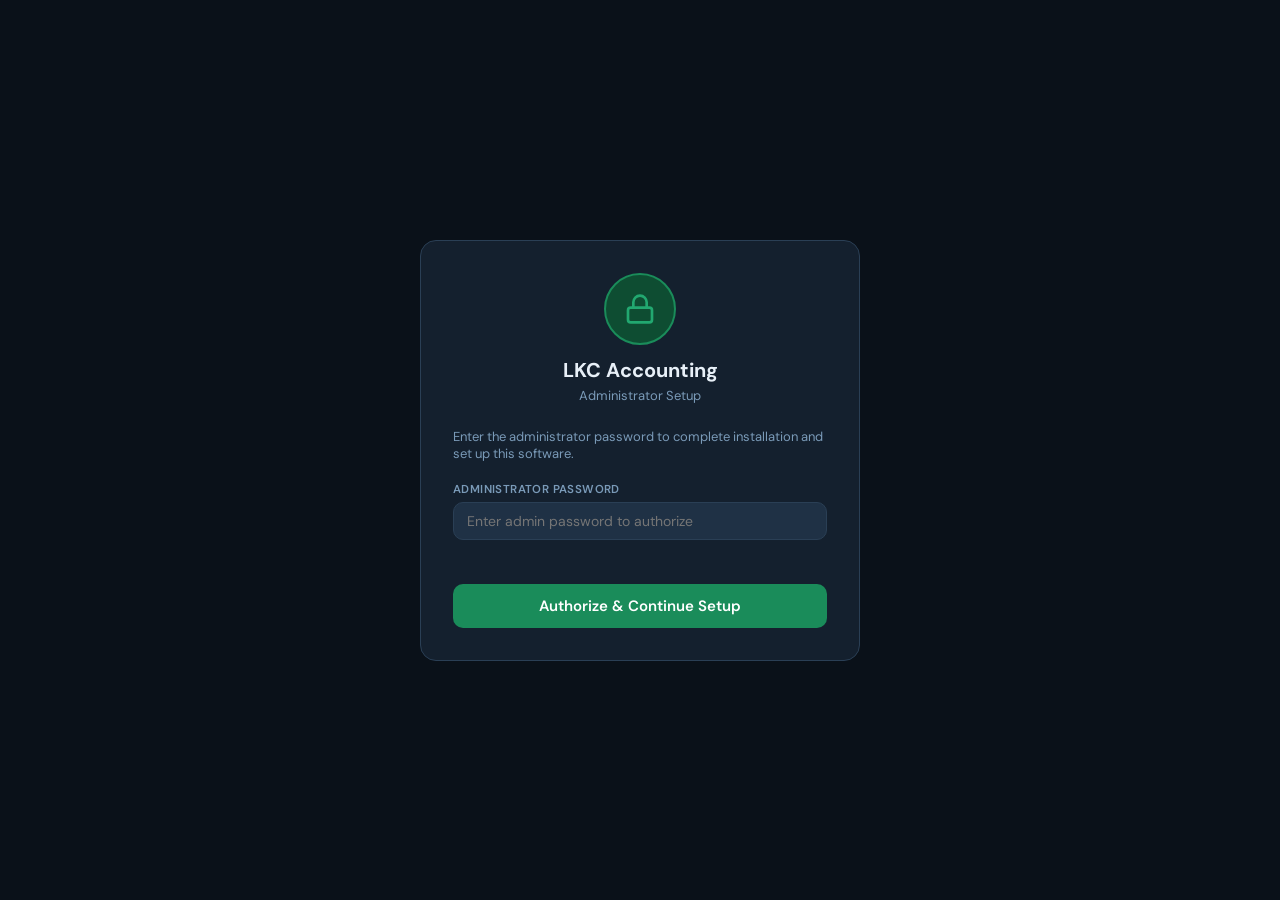
==== commit 0cb3b135: "Add files via upload" ====
--- a/index.html
+++ b/index.html
@@ -1,1577 +1,1722 @@
 <!DOCTYPE html>
 <html lang="en">
 <head>
-<meta charset="UTF-8"/>
-<meta name="viewport" content="width=device-width, initial-scale=1.0, maximum-scale=1.0, user-scalable=no"/>
-<meta name="apple-mobile-web-app-capable" content="yes"/>
-<meta name="apple-mobile-web-app-status-bar-style" content="black-translucent"/>
-<meta name="apple-mobile-web-app-title" content="Biashara Books"/>
-<meta name="theme-color" content="#0f2744"/>
-<link rel="manifest" href="./manifest.json"/>
-<link rel="apple-touch-icon" href="./icon-192.png"/>
-<title>Biashara Books</title>
+<meta charset="UTF-8">
+<meta name="viewport" content="width=device-width, initial-scale=1.0, viewport-fit=cover">
+<meta name="apple-mobile-web-app-capable" content="yes">
+<meta name="apple-mobile-web-app-status-bar-style" content="black-translucent">
+<meta name="apple-mobile-web-app-title" content="LKC Accounting">
+<meta name="theme-color" content="#0f1923">
+<title>LKC Accounting</title>
+<link rel="manifest" href="manifest.json">
 <link rel="preconnect" href="https://fonts.googleapis.com">
-<link href="https://fonts.googleapis.com/css2?family=Plus+Jakarta+Sans:wght@300;400;500;600;700;800&family=Instrument+Serif:ital@0;1&display=swap" rel="stylesheet">
+<link href="https://fonts.googleapis.com/css2?family=DM+Sans:ital,opsz,wght@0,9..40,300;0,9..40,400;0,9..40,500;0,9..40,600;0,9..40,700;1,9..40,300&family=DM+Mono:wght@400;500&display=swap" rel="stylesheet">
 <style>
+*,*::before,*::after{box-sizing:border-box;margin:0;padding:0;}
 :root{
-  --bg:#f0f4f8;--surface:#fff;--surface2:#f7f9fc;
-  --navy:#0f2744;--navy2:#1a3a5c;
-  --gold:#c9922a;--gold-lt:#f5c842;
-  --green:#18a558;--green-lt:#e8f7ef;
-  --red:#e03b3b;--red-lt:#fdeaea;
-  --blue:#2563eb;--blue-lt:#eff6ff;
-  --orange:#ea6c00;--orange-lt:#fff3e0;
-  --text:#0f2744;--text2:#4a6080;--text3:#8fa3bc;
-  --border:#e2eaf3;--radius:16px;--radius-sm:10px;
-  --shadow:0 2px 16px rgba(15,39,68,.08);
-}
-*,*::before,*::after{box-sizing:border-box;margin:0;padding:0}
-html,body{height:100%;-webkit-font-smoothing:antialiased;overscroll-behavior:none}
-body{font-family:'Plus Jakarta Sans',sans-serif;background:var(--bg);color:var(--text);font-size:15px;line-height:1.5;overflow-x:hidden}
-
-/* ── MOBILE: phone-width container ── */
-#screen-pin,#screen-admin{max-width:430px;margin:0 auto}
-
-/* ════════════════════════════════════
-   DESKTOP LAYOUT (768px+)
-════════════════════════════════════ */
-@media(min-width:768px){
-
-  /* Root app shell: sidebar + main */
-  #screen-app{
-    display:grid !important;
-    grid-template-columns:220px 1fr;
-    grid-template-rows:auto;
-    min-height:100vh;
-    max-width:100%;
-  }
-
-  /* Topbar spans full top */
-  #screen-app .topbar{
-    position:fixed;top:0;left:0;right:0;
-    height:60px;z-index:300;
-    padding:0 1.75rem;
-    grid-column:unset;
-  }
-
-  /* All tab content pushed below fixed topbar */
-  .tab-content{padding-top:60px}
-
-  /* Sidebar nav */
-  .bottom-nav{
-    position:fixed;top:60px;left:0;
-    width:220px;height:calc(100vh - 60px);
-    flex-direction:column;justify-content:flex-start;
-    border-top:none;border-right:1px solid var(--border);
-    padding:1.25rem .65rem 2rem;
-    background:var(--surface);
-    overflow-y:auto;
-    transform:none;left:0;
-    z-index:200;
-  }
-  .bottom-nav::before{
-    content:'Biashara Books';
-    font-family:'Instrument Serif',serif;
-    font-size:1.15rem;color:var(--navy);
-    display:block;padding:.2rem .75rem 1rem;
-    border-bottom:1px solid var(--border);
-    margin-bottom:.65rem;width:100%;
-    flex-shrink:0;
-  }
-
-  /* Sidebar nav items: horizontal with label */
-  .nav-item{
-    flex-direction:row;justify-content:flex-start;
-    gap:.75rem;padding:.65rem .85rem;
-    border-radius:var(--radius-sm);width:100%;
-    margin-bottom:.1rem;
-  }
-  .nav-item.active{background:rgba(15,39,68,.07)}
-  .nav-item.active .nav-icon{background:transparent}
-  .nav-icon{width:22px;height:22px;border-radius:0;flex-shrink:0}
-  .nav-icon svg{width:20px;height:20px}
-  .nav-label{font-size:.87rem;font-weight:500;white-space:nowrap;color:var(--text2)}
-  .nav-item.active .nav-label{font-weight:700;color:var(--navy)}
-  .nav-item.active svg{stroke:var(--navy)}
-
-  /* Main content area offset by sidebar */
-  .tab-content{
-    margin-left:220px;
-    min-height:100vh;
-    overflow-y:auto;
-  }
-
-  /* Wider page body */
-  .page-body{
-    padding:2rem 2.5rem 2.5rem;
-    max-width:1200px;
-  }
-
-  /* Dashboard: 2-column layout */
-  .dash-two-col{
-    display:grid;
-    grid-template-columns:1fr 1fr;
-    gap:1.5rem;
-    align-items:start;
-  }
-  .dash-full-col{grid-column:1/-1}
-
-  /* 4-col stat cards */
-  .stat-cards{grid-template-columns:repeat(4,1fr)}
-
-  /* Quick action buttons spread out */
-  .quick-btns{grid-template-columns:repeat(4,1fr);max-width:600px}
-
-  /* Bigger dash header text */
-  .dash-header{padding:2rem 2.5rem}
-  .dash-biz{font-size:1.7rem}
-  .dash-balance{font-size:2.8rem}
-
-  /* Modals centered, not bottom-sheet */
-  .modal-overlay{align-items:center}
-  .modal-sheet{
-    border-radius:20px;
-    max-width:520px;
-    margin:0 auto;
-    padding:2rem;
-    max-height:88vh;
-  }
-  .modal-handle{display:none}
-
-  /* Stock grid 2-col */
-  #stock-list{
-    display:grid;
-    grid-template-columns:repeat(2,1fr);
-    gap:.85rem;
-  }
-  .stock-card{margin-bottom:0}
-
-  /* Invoice grid 2-col */
-  #invoice-list{
-    display:grid;
-    grid-template-columns:repeat(2,1fr);
-    gap:.85rem;
-  }
-  .inv-card{margin-bottom:0}
-
-  /* P&L wider layout */
-  #pl-content{max-width:900px}
-
-  /* Settings max-width */
-  .settings-card,.settings-section{max-width:680px}
-
-  /* Alert banners full width */
-  .alert-banner{max-width:100%}
-
-  /* Pin / admin screens: centered card on wide bg */
-  #screen-pin,#screen-admin{
-    max-width:100%;min-height:100vh;
-    background:var(--navy);
-  }
-  .admin-card{max-width:440px}
-  .pin-pad{max-width:320px}
-  .pin-logo{font-size:2.8rem}
-}
-
-/* Large desktop (1200px+) */
-@media(min-width:1200px){
-  .bottom-nav{width:260px}
-  .tab-content{margin-left:260px}
-  .page-body{padding:2.5rem 3.5rem 3rem}
-  .stat-cards{grid-template-columns:repeat(4,1fr)}
-  #stock-list{grid-template-columns:repeat(3,1fr)}
-  #invoice-list{grid-template-columns:repeat(3,1fr)}
-}
-
-/* ── SCREENS ── */
-.screen{display:none;min-height:100vh;flex-direction:column}
-.screen.active{display:flex}
-/* Desktop: screen-app uses grid not flex */
-@media(min-width:768px){
-  #screen-app.active{display:grid !important}
-}
-
-/* ══ PIN / LOCK ══ */
-#screen-pin{background:var(--navy);align-items:center;justify-content:center;padding:2rem;position:relative;overflow:hidden}
-#screen-pin::before{content:'';position:absolute;width:340px;height:340px;border-radius:50%;background:radial-gradient(circle,rgba(201,146,42,.18),transparent 70%);top:-60px;right:-80px;pointer-events:none}
-.pin-logo{font-family:'Instrument Serif',serif;font-size:2.2rem;color:#fff;margin-bottom:.2rem;text-align:center}
-.pin-logo span{color:var(--gold-lt)}
-.pin-by{font-size:.72rem;color:rgba(255,255,255,.35);text-align:center;margin-bottom:.5rem;letter-spacing:.08em;text-transform:uppercase}
-.pin-version{font-size:.65rem;color:rgba(255,255,255,.2);text-align:center;margin-bottom:2.2rem}
-.pin-dots{display:flex;gap:1rem;justify-content:center;margin-bottom:1.5rem}
-.pin-dot{width:13px;height:13px;border-radius:50%;background:rgba(255,255,255,.15);border:2px solid rgba(255,255,255,.25);transition:all .2s}
-.pin-dot.filled{background:var(--gold-lt);border-color:var(--gold-lt);transform:scale(1.1)}
-.pin-hint{font-size:.78rem;color:rgba(255,255,255,.4);text-align:center;margin-bottom:1.8rem;min-height:1.1em;transition:color .2s}
-.pin-hint.error{color:#f87171;animation:shake .35s ease}
-.pin-hint.success{color:#6ee7a0}
-@keyframes shake{0%,100%{transform:translateX(0)}25%{transform:translateX(-7px)}75%{transform:translateX(7px)}}
-.pin-pad{display:grid;grid-template-columns:repeat(3,1fr);gap:.7rem;width:100%;max-width:290px}
-.pin-btn{background:rgba(255,255,255,.07);border:1px solid rgba(255,255,255,.1);border-radius:var(--radius);padding:1.1rem;font-family:'Plus Jakarta Sans',sans-serif;font-size:1.4rem;font-weight:600;color:#fff;cursor:pointer;transition:background .15s,transform .1s;user-select:none;-webkit-tap-highlight-color:transparent}
-.pin-btn:active{background:rgba(255,255,255,.2);transform:scale(.93)}
-.pin-btn.del{font-size:1rem;color:rgba(255,255,255,.55)}
-.pin-btn.zero{grid-column:2}
-.pin-footer{margin-top:1.5rem;font-size:.72rem;color:rgba(255,255,255,.25);text-align:center}
-
-/* ══ ADMIN GATE ══ */
-#screen-admin{background:var(--navy);align-items:center;justify-content:center;padding:2rem;position:relative;overflow:hidden}
-#screen-admin::before{content:'';position:absolute;width:300px;height:300px;border-radius:50%;background:radial-gradient(circle,rgba(201,146,42,.12),transparent 70%);top:-40px;left:-60px;pointer-events:none}
-.admin-card{background:rgba(255,255,255,.05);border:1px solid rgba(255,255,255,.1);border-radius:20px;padding:2rem;width:100%;max-width:320px}
-.admin-icon{width:56px;height:56px;background:rgba(201,146,42,.2);border-radius:16px;display:flex;align-items:center;justify-content:center;margin:0 auto 1rem}
-.admin-icon svg{width:26px;height:26px;stroke:var(--gold-lt);fill:none;stroke-width:2;stroke-linecap:round;stroke-linejoin:round}
-.admin-title{font-family:'Instrument Serif',serif;font-size:1.5rem;color:#fff;text-align:center;margin-bottom:.3rem}
-.admin-sub{font-size:.78rem;color:rgba(255,255,255,.4);text-align:center;margin-bottom:1.5rem;line-height:1.6}
-.admin-input{width:100%;background:rgba(255,255,255,.07);border:1.5px solid rgba(255,255,255,.12);border-radius:var(--radius-sm);padding:.85rem 1rem;font-family:'Plus Jakarta Sans',sans-serif;font-size:.95rem;color:#fff;outline:none;transition:border-color .2s;margin-bottom:.75rem}
-.admin-input::placeholder{color:rgba(255,255,255,.3)}
-.admin-input:focus{border-color:var(--gold-lt)}
-.admin-btn{width:100%;background:var(--gold);color:var(--navy);border:none;border-radius:var(--radius-sm);padding:.9rem;font-family:'Plus Jakarta Sans',sans-serif;font-size:.95rem;font-weight:700;cursor:pointer;transition:background .2s}
-.admin-btn:active{background:var(--gold-lt)}
-.admin-hint{font-size:.72rem;color:rgba(255,255,255,.3);text-align:center;margin-top:.75rem}
-.admin-err{font-size:.75rem;color:#f87171;text-align:center;margin-top:.5rem;min-height:1em}
-
-/* ══ SHARED LAYOUT ══ */
-.topbar{background:var(--surface);padding:1rem 1.25rem;display:flex;align-items:center;justify-content:space-between;border-bottom:1px solid var(--border);position:sticky;top:0;z-index:50}
-.topbar-title{font-size:1rem;font-weight:700;color:var(--navy)}
-.topbar-logo{font-family:'Instrument Serif',serif;font-size:1.2rem;color:var(--navy)}
-.topbar-logo span{color:var(--gold)}
-.icon-btn{width:36px;height:36px;border-radius:10px;border:none;background:var(--surface2);cursor:pointer;display:flex;align-items:center;justify-content:center;transition:background .2s;-webkit-tap-highlight-color:transparent}
-.icon-btn:active{background:var(--border)}
-.icon-btn svg{width:18px;height:18px;stroke:var(--text2);fill:none;stroke-width:2;stroke-linecap:round;stroke-linejoin:round}
-.topbar-actions{display:flex;gap:.5rem}
-
-.page-body{flex:1;padding:1.25rem;overflow-y:auto;padding-bottom:100px}
-
-.bottom-nav{position:fixed;bottom:0;left:50%;transform:translateX(-50%);width:100%;max-width:430px;background:var(--surface);border-top:1px solid var(--border);display:flex;padding:.5rem .25rem calc(.5rem + env(safe-area-inset-bottom));z-index:100}
-.nav-item{flex:1;display:flex;flex-direction:column;align-items:center;gap:.2rem;cursor:pointer;padding:.3rem .2rem;border-radius:var(--radius-sm);transition:background .2s;-webkit-tap-highlight-color:transparent;border:none;background:transparent}
-.nav-item.active .nav-icon{background:rgba(15,39,68,.08)}
-.nav-item.active .nav-label{color:var(--navy);font-weight:700}
-.nav-item.active .nav-icon svg{stroke:var(--navy)}
-.nav-icon{width:36px;height:36px;border-radius:10px;display:flex;align-items:center;justify-content:center;transition:background .2s}
-.nav-icon svg{width:20px;height:20px;stroke:var(--text3);fill:none;stroke-width:2;stroke-linecap:round;stroke-linejoin:round;transition:stroke .2s}
-.nav-label{font-size:.62rem;font-weight:500;color:var(--text3);transition:color .2s}
-.nav-badge{position:absolute;top:2px;right:2px;width:8px;height:8px;background:var(--red);border-radius:50%;border:1.5px solid var(--surface)}
-
-/* ══ DASHBOARD ══ */
-.dash-header{background:linear-gradient(135deg,var(--navy) 0%,var(--navy2) 100%);border-radius:var(--radius);padding:1.5rem;margin-bottom:1.25rem;position:relative;overflow:hidden}
-.dash-header::after{content:'';position:absolute;width:200px;height:200px;border-radius:50%;background:rgba(201,146,42,.12);bottom:-60px;right:-40px;pointer-events:none}
-.dash-greeting{font-size:.73rem;color:rgba(255,255,255,.5);font-weight:500;margin-bottom:.15rem}
-.dash-biz{font-family:'Instrument Serif',serif;font-size:1.35rem;color:#fff;margin-bottom:.85rem}
-.dash-balance-label{font-size:.7rem;color:rgba(255,255,255,.45);margin-bottom:.2rem}
-.dash-balance{font-size:2rem;font-weight:800;color:#fff;line-height:1}
-.dash-row{display:flex;gap:.75rem;margin-top:.9rem}
-.dash-mini{flex:1;background:rgba(255,255,255,.08);border-radius:var(--radius-sm);padding:.7rem}
-.dash-mini-label{font-size:.67rem;color:rgba(255,255,255,.45);margin-bottom:.15rem}
-.dash-mini-val{font-size:.92rem;font-weight:700;color:#fff}
-.dash-mini-val.green{color:#6ee7a0}
-.dash-mini-val.red{color:#fca5a5}
-
-.section-hdr{display:flex;align-items:center;justify-content:space-between;margin-bottom:.85rem}
-.section-hdr h3{font-size:.85rem;font-weight:700;color:var(--text)}
-.see-all{font-size:.75rem;color:var(--gold);font-weight:600;cursor:pointer;border:none;background:none;padding:0}
-
-.quick-btns{display:grid;grid-template-columns:repeat(4,1fr);gap:.7rem;margin-bottom:1.5rem}
-.qbtn{background:var(--surface);border:1px solid var(--border);border-radius:var(--radius);padding:.85rem .4rem;display:flex;flex-direction:column;align-items:center;gap:.4rem;cursor:pointer;transition:transform .15s;-webkit-tap-highlight-color:transparent}
-.qbtn:active{transform:scale(.94)}
-.qbtn-icon{width:38px;height:38px;border-radius:10px;display:flex;align-items:center;justify-content:center}
-.qbtn-icon svg{width:18px;height:18px;stroke-width:2;stroke-linecap:round;stroke-linejoin:round;fill:none}
-.qbtn-label{font-size:.63rem;font-weight:600;color:var(--text2);text-align:center;line-height:1.3}
-
-/* ══ TRANSACTIONS ══ */
-.txn-list{display:flex;flex-direction:column;gap:.6rem}
-.txn{background:var(--surface);border:1px solid var(--border);border-radius:var(--radius);padding:.9rem 1rem;display:flex;align-items:center;gap:.85rem;position:relative;overflow:hidden}
-.txn-ico{width:40px;height:40px;border-radius:12px;flex-shrink:0;display:flex;align-items:center;justify-content:center}
-.txn-ico svg{width:18px;height:18px;fill:none;stroke-width:2;stroke-linecap:round;stroke-linejoin:round}
-.txn-ico.income{background:var(--green-lt)}
-.txn-ico.income svg{stroke:var(--green)}
-.txn-ico.expense{background:var(--red-lt)}
-.txn-ico.expense svg{stroke:var(--red)}
-.txn-desc{flex:1;min-width:0}
-.txn-name{font-size:.87rem;font-weight:600;color:var(--text);white-space:nowrap;overflow:hidden;text-overflow:ellipsis}
-.txn-cat{font-size:.7rem;color:var(--text3);margin-top:.05rem}
-.txn-right{text-align:right;flex-shrink:0}
-.txn-amt{font-size:.9rem;font-weight:700}
-.txn-amt.income{color:var(--green)}
-.txn-amt.expense{color:var(--red)}
-.txn-date{font-size:.67rem;color:var(--text3);margin-top:.05rem}
-.txn-del{background:var(--red-lt);border:none;border-radius:8px;padding:.35rem .6rem;cursor:pointer;flex-shrink:0;display:flex;align-items:center;-webkit-tap-highlight-color:transparent}
-.txn-del svg{width:14px;height:14px;stroke:var(--red);fill:none;stroke-width:2;stroke-linecap:round;stroke-linejoin:round}
-
-/* ══ STAT CARDS ══ */
-.stat-cards{display:grid;grid-template-columns:1fr 1fr;gap:.75rem;margin-bottom:1.25rem}
-.stat-card{background:var(--surface);border:1px solid var(--border);border-radius:var(--radius);padding:1rem}
-.stat-card-label{font-size:.7rem;color:var(--text3);font-weight:500;margin-bottom:.3rem}
-.stat-card-val{font-size:1.15rem;font-weight:800;color:var(--text)}
-.stat-card-sub{font-size:.7rem;margin-top:.2rem;font-weight:500}
-
-/* ══ INVOICES ══ */
-.inv-card{background:var(--surface);border:1px solid var(--border);border-radius:var(--radius);padding:1rem 1.1rem;margin-bottom:.7rem;display:flex;align-items:center;gap:1rem;cursor:pointer}
-.inv-avatar{width:42px;height:42px;border-radius:12px;flex-shrink:0;background:var(--navy);display:flex;align-items:center;justify-content:center;font-weight:800;font-size:.9rem;color:#fff}
-.inv-info{flex:1;min-width:0}
-.inv-client{font-size:.9rem;font-weight:700;color:var(--text);white-space:nowrap;overflow:hidden;text-overflow:ellipsis}
-.inv-meta{font-size:.72rem;color:var(--text3);margin-top:.1rem}
-.inv-right{text-align:right;flex-shrink:0}
-.inv-amount{font-size:.95rem;font-weight:800;color:var(--text)}
-.inv-badge{display:inline-block;font-size:.62rem;font-weight:700;padding:.18rem .5rem;border-radius:20px;margin-top:.25rem;text-transform:uppercase;letter-spacing:.04em}
-.inv-badge.paid{background:var(--green-lt);color:var(--green)}
-.inv-badge.unpaid{background:var(--orange-lt);color:var(--orange)}
-.inv-badge.overdue{background:var(--red-lt);color:var(--red)}
-
-/* ══ INVENTORY ══ */
-.stock-card{background:var(--surface);border:1px solid var(--border);border-radius:var(--radius);padding:1rem 1.1rem;margin-bottom:.7rem;display:flex;align-items:center;gap:1rem}
-.stock-ico{width:42px;height:42px;border-radius:12px;flex-shrink:0;background:#f3f0ff;display:flex;align-items:center;justify-content:center}
-.stock-ico svg{width:20px;height:20px;stroke:#7c3aed;fill:none;stroke-width:2;stroke-linecap:round;stroke-linejoin:round}
-.stock-info{flex:1;min-width:0}
-.stock-name{font-size:.9rem;font-weight:700;color:var(--text)}
-.stock-meta{font-size:.72rem;color:var(--text3);margin-top:.1rem}
-.stock-right{text-align:right;flex-shrink:0;display:flex;flex-direction:column;align-items:flex-end;gap:.3rem}
-.stock-qty{font-size:1rem;font-weight:800;color:var(--text)}
-.stock-badge{display:inline-block;font-size:.62rem;font-weight:700;padding:.18rem .5rem;border-radius:20px;text-transform:uppercase;letter-spacing:.04em}
-.stock-badge.ok{background:var(--green-lt);color:var(--green)}
-.stock-badge.low{background:var(--orange-lt);color:var(--orange)}
-.stock-badge.out{background:var(--red-lt);color:var(--red)}
-.stock-del{background:var(--red-lt);border:none;border-radius:8px;padding:.35rem .6rem;cursor:pointer;display:flex;align-items:center;margin-top:.3rem}
-.stock-del svg{width:13px;height:13px;stroke:var(--red);fill:none;stroke-width:2;stroke-linecap:round;stroke-linejoin:round}
-
-/* ══ STOCK SEARCH ══ */
-.search-bar{background:var(--surface);border:1.5px solid var(--border);border-radius:var(--radius-sm);padding:.7rem 1rem;font-family:'Plus Jakarta Sans',sans-serif;font-size:.88rem;color:var(--text);outline:none;width:100%;margin-bottom:1rem;transition:border-color .2s}
-.search-bar:focus{border-color:var(--navy)}
-
-/* ══ ALERT BANNER ══ */
-.alert-banner{background:var(--red-lt);border:1px solid rgba(224,59,59,.25);border-radius:var(--radius);padding:.85rem 1rem;margin-bottom:1rem;display:flex;align-items:flex-start;gap:.75rem}
-.alert-banner svg{width:18px;height:18px;stroke:var(--red);fill:none;stroke-width:2;stroke-linecap:round;stroke-linejoin:round;flex-shrink:0;margin-top:.05rem}
-.alert-text{font-size:.82rem;color:var(--red);line-height:1.5}
-.alert-text strong{font-weight:700;display:block;margin-bottom:.15rem}
-.alert-banner.warn{background:var(--orange-lt);border-color:rgba(234,108,0,.2)}
-.alert-banner.warn svg{stroke:var(--orange)}
-.alert-banner.warn .alert-text{color:var(--orange)}
-
-/* ══ P&L ══ */
-.pl-header{background:linear-gradient(135deg,var(--navy),var(--navy2));border-radius:var(--radius);padding:1.4rem;margin-bottom:1rem;text-align:center}
-.pl-header-title{font-size:.7rem;color:rgba(255,255,255,.45);font-weight:600;text-transform:uppercase;letter-spacing:.1em;margin-bottom:.2rem}
-.pl-period{font-family:'Instrument Serif',serif;font-size:1.3rem;color:#fff;margin-bottom:.5rem}
-.pl-net{font-size:2.2rem;font-weight:800;color:var(--gold-lt);line-height:1}
-.pl-net-label{font-size:.73rem;color:rgba(255,255,255,.45);margin-top:.2rem}
-.pl-section{background:var(--surface);border:1px solid var(--border);border-radius:var(--radius);margin-bottom:1rem;overflow:hidden}
-.pl-section-hdr{padding:.85rem 1rem;border-bottom:1px solid var(--border);display:flex;justify-content:space-between;align-items:center}
-.pl-section-hdr span{font-size:.76rem;font-weight:700;text-transform:uppercase;letter-spacing:.07em;color:var(--text2)}
-.pl-section-total{font-size:.95rem;font-weight:800;color:var(--text)}
-.pl-row{display:flex;justify-content:space-between;align-items:center;padding:.7rem 1rem;border-bottom:1px solid var(--border)}
-.pl-row:last-child{border-bottom:none}
-.pl-row-label{font-size:.84rem;color:var(--text2)}
-.pl-row-val{font-size:.87rem;font-weight:600;color:var(--text)}
-
-.period-tabs{display:flex;gap:.4rem;margin-bottom:1rem;background:var(--surface2);border-radius:var(--radius-sm);padding:.3rem}
-.period-tab{flex:1;padding:.48rem;border-radius:8px;border:none;background:transparent;font-family:'Plus Jakarta Sans',sans-serif;font-size:.75rem;font-weight:600;color:var(--text3);cursor:pointer;transition:all .2s}
-.period-tab.active{background:var(--surface);color:var(--navy);box-shadow:0 1px 4px rgba(0,0,0,.08)}
-
-/* ══ SETTINGS ══ */
-.settings-section{margin-bottom:1.5rem}
-.settings-label{font-size:.7rem;font-weight:700;text-transform:uppercase;letter-spacing:.08em;color:var(--text3);margin-bottom:.6rem;padding-left:.25rem}
-.settings-card{background:var(--surface);border:1px solid var(--border);border-radius:var(--radius);overflow:hidden}
-.settings-row{display:flex;align-items:center;gap:1rem;padding:1rem 1.1rem;border-bottom:1px solid var(--border);cursor:pointer;transition:background .15s;-webkit-tap-highlight-color:transparent}
-.settings-row:last-child{border-bottom:none}
-.settings-row:active{background:var(--surface2)}
-.settings-row-icon{width:36px;height:36px;border-radius:10px;flex-shrink:0;display:flex;align-items:center;justify-content:center}
-.settings-row-icon svg{width:16px;height:16px;fill:none;stroke-width:2;stroke-linecap:round;stroke-linejoin:round}
-.settings-row-text{flex:1}
-.settings-row-title{font-size:.9rem;font-weight:600;color:var(--text)}
-.settings-row-sub{font-size:.73rem;color:var(--text3);margin-top:.05rem}
-.chev{width:16px;height:16px;stroke:var(--text3);fill:none;stroke-width:2;stroke-linecap:round;stroke-linejoin:round}
-
-/* ══ MODALS ══ */
-.modal-overlay{display:none;position:fixed;inset:0;background:rgba(15,39,68,.5);backdrop-filter:blur(4px);z-index:200;align-items:flex-end;justify-content:center}
-.modal-overlay.open{display:flex}
-.modal-sheet{background:var(--surface);border-radius:24px 24px 0 0;width:100%;max-width:430px;padding:1.5rem 1.5rem calc(1.5rem + env(safe-area-inset-bottom));animation:slideUp .3s ease;max-height:92vh;overflow-y:auto}
-@keyframes slideUp{from{transform:translateY(100%)}to{transform:translateY(0)}}
-.modal-handle{width:40px;height:4px;background:var(--border);border-radius:2px;margin:0 auto 1.25rem}
-.modal-title{font-size:1.05rem;font-weight:700;margin-bottom:1.25rem}
-
-.form-group{margin-bottom:1rem}
-.form-label{font-size:.73rem;font-weight:600;color:var(--text2);margin-bottom:.4rem;display:block;text-transform:uppercase;letter-spacing:.04em}
-.form-input{width:100%;background:var(--surface2);border:1.5px solid var(--border);border-radius:var(--radius-sm);padding:.75rem 1rem;font-family:'Plus Jakarta Sans',sans-serif;font-size:.9rem;color:var(--text);outline:none;transition:border-color .2s}
-.form-input:focus{border-color:var(--navy)}
-.form-select{appearance:none;background-image:url("data:image/svg+xml,%3Csvg xmlns='http://www.w3.org/2000/svg' width='12' height='12' viewBox='0 0 24 24' fill='none' stroke='%234a6080' stroke-width='2'%3E%3Cpolyline points='6 9 12 15 18 9'/%3E%3C/svg%3E");background-repeat:no-repeat;background-position:right 1rem center;background-color:var(--surface2)}
-.form-row{display:grid;grid-template-columns:1fr 1fr;gap:.75rem}
-
-.toggle-row{display:flex;gap:.5rem;margin-bottom:1rem}
-.toggle-btn{flex:1;padding:.7rem;border-radius:var(--radius-sm);border:1.5px solid var(--border);background:var(--surface2);font-family:'Plus Jakarta Sans',sans-serif;font-size:.85rem;font-weight:600;color:var(--text2);cursor:pointer;transition:all .2s}
-.toggle-btn.active.income{background:var(--green-lt);border-color:var(--green);color:var(--green)}
-.toggle-btn.active.expense{background:var(--red-lt);border-color:var(--red);color:var(--red)}
-
-.btn-primary{width:100%;background:var(--navy);color:#fff;border:none;border-radius:var(--radius);padding:.95rem;font-family:'Plus Jakarta Sans',sans-serif;font-size:.95rem;font-weight:700;cursor:pointer;transition:background .2s,transform .1s;margin-top:.5rem}
-.btn-primary:active{transform:scale(.98)}
-.btn-primary.green{background:var(--green)}
-.btn-primary.red{background:var(--red)}
-.btn-secondary{width:100%;background:var(--surface2);color:var(--text2);border:1.5px solid var(--border);border-radius:var(--radius);padding:.85rem;font-family:'Plus Jakarta Sans',sans-serif;font-size:.9rem;font-weight:600;cursor:pointer;margin-top:.5rem}
-
-/* ══ FILTER CHIPS ══ */
-.filter-chip{padding:.4rem .9rem;border-radius:20px;border:1.5px solid var(--border);background:var(--surface);font-family:'Plus Jakarta Sans',sans-serif;font-size:.75rem;font-weight:600;color:var(--text2);cursor:pointer;white-space:nowrap;transition:all .2s}
-.filter-chip.active{background:var(--navy);color:#fff;border-color:var(--navy)}
-
-/* ══ BAR CHART ══ */
-.bar-chart{display:flex;align-items:flex-end;gap:.35rem;height:90px}
-.bar-wrap{flex:1;display:flex;flex-direction:column;align-items:center;gap:2px;height:100%}
-.bar-inner{flex:1;width:100%;display:flex;flex-direction:column;justify-content:flex-end;gap:2px}
-.bar{border-radius:5px 5px 0 0;width:100%;min-height:0;transition:height .5s ease}
-.bar.i{background:var(--green)}
-.bar.e{background:var(--red)}
-.bar-lbl{font-size:.58rem;color:var(--text3);font-weight:500}
-
-/* ══ DOWNLOAD BUTTON ══ */
-.dl-btn{width:100%;background:linear-gradient(135deg,var(--navy),var(--navy2));color:#fff;border:none;border-radius:var(--radius);padding:1rem;font-family:'Plus Jakarta Sans',sans-serif;font-size:.95rem;font-weight:700;cursor:pointer;display:flex;align-items:center;justify-content:center;gap:.6rem;margin-top:1rem}
-.dl-btn svg{width:18px;height:18px;stroke:#fff;fill:none;stroke-width:2;stroke-linecap:round;stroke-linejoin:round}
-.dl-btn:disabled{opacity:.5;cursor:not-allowed}
-.online-dot{width:8px;height:8px;border-radius:50%;background:var(--green);display:inline-block;margin-right:.3rem;animation:pulse 2s infinite}
-.offline-dot{width:8px;height:8px;border-radius:50%;background:var(--text3);display:inline-block;margin-right:.3rem}
-@keyframes pulse{0%,100%{opacity:1}50%{opacity:.4}}
-
-/* ══ CONFIRM DIALOG ══ */
-#modal-confirm .modal-sheet{border-radius:24px;max-width:340px;margin:auto;padding:2rem}
-.confirm-icon{width:52px;height:52px;background:var(--red-lt);border-radius:50%;display:flex;align-items:center;justify-content:center;margin:0 auto 1rem}
-.confirm-icon svg{width:24px;height:24px;stroke:var(--red);fill:none;stroke-width:2;stroke-linecap:round;stroke-linejoin:round}
-#modal-confirm .modal-overlay{align-items:center}
-
-/* ══ TOAST ══ */
-.toast{position:fixed;top:1rem;left:50%;transform:translateX(-50%) translateY(-80px);background:var(--navy);color:#fff;padding:.7rem 1.4rem;border-radius:30px;font-size:.82rem;font-weight:600;z-index:999;transition:transform .3s ease;white-space:nowrap;max-width:300px;text-align:center}
-.toast.show{transform:translateX(-50%) translateY(0)}
-
-/* ══ EMPTY ══ */
-.empty{text-align:center;padding:3rem 1rem;color:var(--text3)}
-.empty svg{width:48px;height:48px;stroke:var(--border);fill:none;stroke-width:1.5;stroke-linecap:round;stroke-linejoin:round;margin-bottom:.75rem}
-.empty p{font-size:.85rem}
+  --bg-deepest:#0a1119;
+  --bg-dark:#0f1923;
+  --bg-card:#14202e;
+  --bg-card2:#1a2a3a;
+  --bg-input:#1f3145;
+  --border:#2a3f55;
+  --border-light:#1e3047;
+  --accent:#1a8c5a;
+  --accent-light:#22a870;
+  --accent-dim:#0e4d32;
+  --gold:#c9a227;
+  --gold-dim:#7a5c0e;
+  --danger:#d94040;
+  --danger-dim:#5c1a1a;
+  --warn:#d97706;
+  --warn-dim:#5c3200;
+  --text-primary:#e8f0f8;
+  --text-secondary:#7a9ab8;
+  --text-muted:#4a6580;
+  --radius:10px;
+  --radius-lg:16px;
+  --shadow:0 4px 24px rgba(0,0,0,0.4);
+  --font:'DM Sans',system-ui,sans-serif;
+  --mono:'DM Mono',monospace;
+  --sidebar:240px;
+  --topbar:56px;
+}
+html,body{height:100%;background:var(--bg-deepest);color:var(--text-primary);font-family:var(--font);font-size:15px;overflow:hidden;}
+
+/* LOCK SCREEN */
+#lock-screen{position:fixed;inset:0;background:var(--bg-deepest);z-index:9999;display:flex;flex-direction:column;align-items:center;justify-content:center;gap:28px;}
+.lock-logo{text-align:center;}
+.lock-logo h1{font-size:28px;font-weight:700;letter-spacing:-.5px;color:var(--text-primary);}
+.lock-logo h1 span{color:var(--accent-light);}
+.lock-logo p{font-size:13px;color:var(--text-secondary);margin-top:4px;}
+.lock-badge{width:72px;height:72px;border-radius:50%;background:var(--accent-dim);border:2px solid var(--accent);display:flex;align-items:center;justify-content:center;margin:0 auto 8px;}
+.lock-badge svg{width:32px;height:32px;fill:none;stroke:var(--accent-light);stroke-width:2;}
+.pin-dots{display:flex;gap:14px;margin:8px 0;}
+.pin-dot{width:14px;height:14px;border-radius:50%;background:var(--bg-input);border:2px solid var(--border);transition:all .15s;}
+.pin-dot.filled{background:var(--accent-light);border-color:var(--accent-light);}
+.pin-dot.error{background:var(--danger);border-color:var(--danger);}
+.pin-pad{display:grid;grid-template-columns:repeat(3,72px);gap:10px;}
+.pin-btn{height:72px;border-radius:50%;background:var(--bg-card);border:1.5px solid var(--border);color:var(--text-primary);font-size:22px;font-weight:500;font-family:var(--font);cursor:pointer;transition:all .12s;user-select:none;}
+.pin-btn:hover{background:var(--bg-card2);border-color:var(--accent);}
+.pin-btn:active{transform:scale(.92);}
+.pin-btn.del{font-size:16px;color:var(--text-secondary);}
+.pin-btn.zero{grid-column:2;}
+.pin-error{color:var(--danger);font-size:13px;min-height:20px;text-align:center;}
+.lock-msg{font-size:13px;color:var(--text-secondary);}
+
+/* SETUP SCREEN */
+#setup-screen{position:fixed;inset:0;background:var(--bg-deepest);z-index:9998;display:none;flex-direction:column;align-items:center;justify-content:center;gap:20px;padding:24px;}
+.setup-card{background:var(--bg-card);border:1px solid var(--border);border-radius:var(--radius-lg);padding:32px;width:100%;max-width:440px;}
+.setup-card h2{font-size:20px;font-weight:600;margin-bottom:4px;}
+.setup-card p{font-size:13px;color:var(--text-secondary);margin-bottom:24px;}
+.form-group{display:flex;flex-direction:column;gap:6px;margin-bottom:16px;}
+.form-group label{font-size:12px;font-weight:500;color:var(--text-secondary);letter-spacing:.5px;text-transform:uppercase;}
+.form-group input,.form-group select{background:var(--bg-input);border:1.5px solid var(--border);border-radius:var(--radius);padding:10px 14px;color:var(--text-primary);font-family:var(--font);font-size:14px;outline:none;transition:border-color .15s;width:100%;}
+.form-group input:focus,.form-group select:focus{border-color:var(--accent-light);}
+.form-group select option{background:var(--bg-dark);}
+.btn-primary{background:var(--accent);color:#fff;border:none;border-radius:var(--radius);padding:12px 24px;font-family:var(--font);font-size:15px;font-weight:600;cursor:pointer;width:100%;transition:background .15s;}
+.btn-primary:hover{background:var(--accent-light);}
+.setup-pin-inputs{display:flex;gap:10px;justify-content:center;}
+.setup-pin-inputs input{width:52px;height:52px;text-align:center;font-size:22px;font-weight:600;padding:0;border-radius:50%;}
+
+/* INSTALL GATE */
+#install-screen{position:fixed;inset:0;background:var(--bg-deepest);z-index:9997;display:none;flex-direction:column;align-items:center;justify-content:center;gap:20px;padding:24px;}
+
+/* MAIN LAYOUT */
+#app{display:none;height:100vh;overflow:hidden;}
+.sidebar{position:fixed;left:0;top:0;bottom:0;width:var(--sidebar);background:var(--bg-dark);border-right:1px solid var(--border);display:flex;flex-direction:column;z-index:100;transition:transform .25s;}
+.sidebar-logo{padding:20px 18px 16px;border-bottom:1px solid var(--border-light);}
+.sidebar-logo h2{font-size:17px;font-weight:700;letter-spacing:-.3px;color:var(--text-primary);}
+.sidebar-logo h2 span{color:var(--accent-light);}
+.sidebar-logo p{font-size:11px;color:var(--text-muted);margin-top:2px;}
+.sidebar-biz{padding:10px 18px;border-bottom:1px solid var(--border-light);}
+.sidebar-biz-name{font-size:12px;font-weight:600;color:var(--gold);letter-spacing:.3px;}
+.sidebar-biz-type{font-size:11px;color:var(--text-muted);}
+.nav-section{padding:12px 10px 4px;font-size:10px;font-weight:600;color:var(--text-muted);letter-spacing:1px;text-transform:uppercase;}
+.nav-item{display:flex;align-items:center;gap:10px;padding:9px 14px;border-radius:8px;margin:1px 8px;cursor:pointer;transition:all .15s;color:var(--text-secondary);font-size:13.5px;position:relative;}
+.nav-item:hover{background:var(--bg-card);color:var(--text-primary);}
+.nav-item.active{background:var(--accent-dim);color:var(--accent-light);}
+.nav-item svg{width:17px;height:17px;flex-shrink:0;}
+.nav-badge{position:absolute;right:10px;background:var(--danger);color:#fff;font-size:10px;font-weight:700;padding:1px 6px;border-radius:10px;}
+.sidebar-bottom{margin-top:auto;padding:12px 8px;border-top:1px solid var(--border-light);}
+.sidebar-overlay{display:none;position:fixed;inset:0;background:rgba(0,0,0,0.6);z-index:99;}
+
+.topbar{position:fixed;left:var(--sidebar);right:0;top:0;height:var(--topbar);background:var(--bg-dark);border-bottom:1px solid var(--border);display:flex;align-items:center;padding:0 20px;gap:12px;z-index:50;}
+.topbar-title{font-size:16px;font-weight:600;flex:1;}
+.topbar-actions{display:flex;gap:8px;align-items:center;}
+.hamburger{display:none;background:none;border:none;cursor:pointer;padding:6px;color:var(--text-secondary);}
+.hamburger svg{width:22px;height:22px;}
+.online-badge{font-size:11px;padding:3px 8px;border-radius:20px;font-weight:500;}
+.online-badge.online{background:rgba(26,140,90,.2);color:var(--accent-light);}
+.online-badge.offline{background:rgba(107,114,128,.15);color:var(--text-muted);}
+
+.main-content{margin-left:var(--sidebar);margin-top:var(--topbar);height:calc(100vh - var(--topbar));overflow-y:auto;padding:24px;}
+.page{display:none;}
+.page.active{display:block;}
+
+/* CARDS & STATS */
+.stat-grid{display:grid;grid-template-columns:repeat(auto-fit,minmax(180px,1fr));gap:14px;margin-bottom:24px;}
+.stat-card{background:var(--bg-card);border:1px solid var(--border);border-radius:var(--radius-lg);padding:18px;position:relative;overflow:hidden;}
+.stat-card::before{content:'';position:absolute;top:0;right:0;width:60px;height:60px;border-radius:0 0 0 100%;opacity:.08;}
+.stat-card.income::before{background:var(--accent-light);}
+.stat-card.expense::before{background:var(--danger);}
+.stat-card.profit::before{background:var(--gold);}
+.stat-card.stock::before{background:#7c6af7;}
+.stat-label{font-size:11px;font-weight:600;color:var(--text-muted);letter-spacing:.8px;text-transform:uppercase;margin-bottom:8px;}
+.stat-value{font-size:26px;font-weight:700;letter-spacing:-.5px;line-height:1;}
+.stat-value.pos{color:var(--accent-light);}
+.stat-value.neg{color:var(--danger);}
+.stat-value.neutral{color:var(--text-primary);}
+.stat-value.gold{color:var(--gold);}
+.stat-sub{font-size:12px;color:var(--text-muted);margin-top:6px;}
+
+.card{background:var(--bg-card);border:1px solid var(--border);border-radius:var(--radius-lg);margin-bottom:20px;}
+.card-header{display:flex;align-items:center;justify-content:space-between;padding:16px 20px;border-bottom:1px solid var(--border-light);}
+.card-header h3{font-size:15px;font-weight:600;}
+.card-body{padding:20px;}
+.card-body.no-pad{padding:0;}
+
+/* TABLE */
+.data-table{width:100%;border-collapse:collapse;}
+.data-table th{font-size:11px;font-weight:600;color:var(--text-muted);letter-spacing:.7px;text-transform:uppercase;padding:10px 16px;text-align:left;background:var(--bg-deepest);}
+.data-table td{padding:12px 16px;border-bottom:1px solid var(--border-light);font-size:13.5px;vertical-align:middle;}
+.data-table tr:last-child td{border-bottom:none;}
+.data-table tr:hover td{background:rgba(255,255,255,.02);}
+.data-table .amount{font-family:var(--mono);font-size:13px;}
+.data-table .badge{display:inline-block;font-size:11px;font-weight:600;padding:3px 10px;border-radius:20px;}
+.badge-income{background:rgba(26,140,90,.15);color:var(--accent-light);}
+.badge-expense{background:rgba(217,64,64,.15);color:#f08080;}
+.badge-paid{background:rgba(26,140,90,.15);color:var(--accent-light);}
+.badge-unpaid{background:rgba(217,119,6,.15);color:#f0a040;}
+.badge-low{background:rgba(217,64,64,.15);color:#f08080;}
+.badge-ok{background:rgba(26,140,90,.15);color:var(--accent-light);}
+
+/* BUTTONS */
+.btn{display:inline-flex;align-items:center;gap:6px;padding:8px 16px;border-radius:var(--radius);font-family:var(--font);font-size:13.5px;font-weight:500;cursor:pointer;border:none;transition:all .14s;}
+.btn-sm{padding:5px 12px;font-size:12.5px;}
+.btn-accent{background:var(--accent);color:#fff;}
+.btn-accent:hover{background:var(--accent-light);}
+.btn-outline{background:transparent;color:var(--text-secondary);border:1.5px solid var(--border);}
+.btn-outline:hover{border-color:var(--accent);color:var(--accent-light);}
+.btn-danger{background:var(--danger-dim);color:#f08080;border:1.5px solid var(--danger);}
+.btn-danger:hover{background:var(--danger);color:#fff;}
+.btn-gold{background:var(--gold-dim);color:var(--gold);border:1.5px solid var(--gold-dim);}
+.btn-gold:hover{background:var(--gold);color:#000;}
+.btn svg{width:15px;height:15px;}
+
+/* MODAL */
+.modal-overlay{display:none;position:fixed;inset:0;background:rgba(0,0,0,.7);z-index:500;align-items:center;justify-content:center;padding:16px;}
+.modal-overlay.open{display:flex;}
+.modal{background:var(--bg-card);border:1px solid var(--border);border-radius:var(--radius-lg);width:100%;max-width:520px;max-height:90vh;overflow-y:auto;box-shadow:var(--shadow);}
+.modal-header{display:flex;align-items:center;justify-content:space-between;padding:18px 20px;border-bottom:1px solid var(--border-light);}
+.modal-header h3{font-size:16px;font-weight:600;}
+.modal-close{background:none;border:none;color:var(--text-muted);cursor:pointer;font-size:20px;line-height:1;padding:4px;}
+.modal-close:hover{color:var(--text-primary);}
+.modal-body{padding:20px;}
+.modal-footer{padding:16px 20px;border-top:1px solid var(--border-light);display:flex;gap:10px;justify-content:flex-end;}
+
+/* FORM */
+.frow{display:grid;grid-template-columns:1fr 1fr;gap:14px;}
+.frow.one{grid-template-columns:1fr;}
+.fg{display:flex;flex-direction:column;gap:5px;margin-bottom:14px;}
+.fg label{font-size:11.5px;font-weight:600;color:var(--text-secondary);letter-spacing:.4px;text-transform:uppercase;}
+.fg input,.fg select,.fg textarea{background:var(--bg-input);border:1.5px solid var(--border);border-radius:var(--radius);padding:9px 13px;color:var(--text-primary);font-family:var(--font);font-size:14px;outline:none;transition:border-color .15s;width:100%;}
+.fg input:focus,.fg select:focus,.fg textarea:focus{border-color:var(--accent-light);}
+.fg select option{background:var(--bg-dark);}
+.fg textarea{resize:vertical;min-height:80px;}
+
+/* TOAST */
+#toast-container{position:fixed;bottom:24px;right:24px;z-index:9990;display:flex;flex-direction:column;gap:8px;}
+.toast{background:var(--bg-card2);border:1px solid var(--border);border-radius:var(--radius);padding:12px 18px;font-size:13px;display:flex;align-items:center;gap:10px;animation:slideIn .2s ease;max-width:320px;}
+.toast.success{border-left:3px solid var(--accent-light);}
+.toast.error{border-left:3px solid var(--danger);}
+.toast.warn{border-left:3px solid var(--warn);}
+@keyframes slideIn{from{opacity:0;transform:translateX(20px);}to{opacity:1;transform:translateX(0);}}
+
+/* SEARCH & FILTER BAR */
+.filter-bar{display:flex;gap:10px;margin-bottom:16px;flex-wrap:wrap;}
+.filter-bar input,.filter-bar select{background:var(--bg-input);border:1.5px solid var(--border);border-radius:var(--radius);padding:8px 13px;color:var(--text-primary);font-family:var(--font);font-size:13.5px;outline:none;}
+.filter-bar input:focus,.filter-bar select:focus{border-color:var(--accent-light);}
+.filter-bar input{flex:1;min-width:160px;}
+
+/* INVOICE */
+.invoice-preview{background:#fff;color:#111;border-radius:var(--radius);padding:32px;font-family:var(--font);}
+.invoice-preview *{color:#111;}
+.inv-header{display:flex;justify-content:space-between;margin-bottom:24px;}
+.inv-title{font-size:28px;font-weight:700;letter-spacing:-1px;color:#1a6b4a;}
+.inv-biz{font-size:13px;line-height:1.6;}
+.inv-meta{text-align:right;font-size:13px;line-height:1.8;}
+.inv-table{width:100%;border-collapse:collapse;margin:20px 0;}
+.inv-table th{background:#f1f5f9;font-size:11px;text-transform:uppercase;letter-spacing:.5px;padding:9px 12px;text-align:left;font-weight:600;}
+.inv-table td{padding:10px 12px;border-bottom:1px solid #e2e8f0;font-size:13px;}
+.inv-total-section{display:flex;justify-content:flex-end;margin-top:12px;}
+.inv-totals{width:200px;}
+.inv-totals .row{display:flex;justify-content:space-between;padding:5px 0;font-size:13px;}
+.inv-totals .row.grand{font-size:15px;font-weight:700;border-top:2px solid #1a6b4a;margin-top:4px;padding-top:8px;color:#1a6b4a;}
+.inv-footer{margin-top:28px;padding-top:16px;border-top:1px solid #e2e8f0;font-size:12px;color:#666;}
+
+/* STOCK ALERT */
+.stock-alert-bar{background:rgba(217,119,6,.1);border:1px solid rgba(217,119,6,.3);border-radius:var(--radius);padding:12px 16px;display:flex;align-items:center;gap:12px;margin-bottom:20px;}
+.stock-alert-bar svg{width:18px;height:18px;stroke:var(--warn);flex-shrink:0;}
+.stock-alert-text{font-size:13px;color:var(--warn);}
+
+/* PROGRESS BAR */
+.prog-wrap{background:var(--bg-input);border-radius:20px;height:6px;overflow:hidden;}
+.prog-bar{height:100%;border-radius:20px;transition:width .3s;}
+.prog-bar.high{background:var(--accent-light);}
+.prog-bar.mid{background:var(--gold);}
+.prog-bar.low{background:var(--danger);}
+
+/* CHART SIMPLE */
+.chart-bars{display:flex;align-items:flex-end;gap:4px;height:80px;padding-top:8px;}
+.chart-bar{flex:1;border-radius:4px 4px 0 0;min-width:6px;transition:height .4s;}
+.chart-bar.income{background:var(--accent-light);}
+.chart-bar.expense{background:rgba(217,64,64,.5);}
+
+/* SCROLLBAR */
+::-webkit-scrollbar{width:4px;height:4px;}
+::-webkit-scrollbar-track{background:transparent;}
+::-webkit-scrollbar-thumb{background:var(--border);border-radius:4px;}
+
+/* RESPONSIVE */
+@media(max-width:768px){
+  :root{--sidebar:0px;}
+  .sidebar{transform:translateX(-240px);width:240px;}
+  .sidebar.open{transform:translateX(0);}
+  .sidebar-overlay.open{display:block;}
+  .topbar{left:0;}
+  .hamburger{display:flex;}
+  .main-content{margin-left:0;}
+  .frow{grid-template-columns:1fr;}
+  .stat-grid{grid-template-columns:repeat(2,1fr);}
+  .data-table .hide-mobile{display:none;}
+}
+@media(max-width:420px){
+  .stat-grid{grid-template-columns:1fr 1fr;}
+  .stat-value{font-size:20px;}
+  .main-content{padding:14px;}
+  .modal{border-radius:var(--radius) var(--radius) 0 0;margin-top:auto;max-height:85vh;}
+  .modal-overlay{align-items:flex-end;padding:0;}
+}
+
+/* CONFIRM DIALOG */
+.confirm-overlay{display:none;position:fixed;inset:0;background:rgba(0,0,0,.75);z-index:600;align-items:center;justify-content:center;padding:20px;}
+.confirm-overlay.open{display:flex;}
+.confirm-box{background:var(--bg-card);border:1px solid var(--border);border-radius:var(--radius-lg);padding:28px;max-width:360px;width:100%;text-align:center;}
+.confirm-box h3{font-size:17px;font-weight:600;margin-bottom:8px;}
+.confirm-box p{font-size:13.5px;color:var(--text-secondary);margin-bottom:20px;line-height:1.6;}
+.confirm-box .actions{display:flex;gap:10px;justify-content:center;}
+
+/* P&L styles */
+.pl-section{margin-bottom:20px;}
+.pl-row{display:flex;justify-content:space-between;padding:8px 14px;border-bottom:1px solid var(--border-light);font-size:13.5px;}
+.pl-row:last-child{border-bottom:none;}
+.pl-header-row{background:var(--bg-deepest);font-weight:600;font-size:12px;color:var(--text-muted);text-transform:uppercase;letter-spacing:.5px;}
+.pl-total-row{font-weight:700;font-size:14px;background:var(--bg-card2);border-radius:var(--radius);margin-top:4px;}
 </style>
 </head>
 <body>
 
-<!-- ══════════════ ADMIN GATE ══════════════ -->
-<div class="screen active" id="screen-admin">
-  <div class="admin-card">
-    <div class="admin-icon">
-      <svg viewBox="0 0 24 24"><rect x="3" y="11" width="18" height="11" rx="2"/><path d="M7 11V7a5 5 0 0 1 10 0v4"/></svg>
-    </div>
-    <div class="admin-title">Biashara Books</div>
-    <div class="admin-sub" id="admin-sub">Enter the administrator password to set up this app for a new client.</div>
-    <input class="admin-input" id="admin-pass-input" type="password" placeholder="Administrator password" autocomplete="off"/>
-    <div id="admin-new-pass-wrap" style="display:none">
-      <input class="admin-input" id="admin-new-biz" placeholder="Client business name" autocomplete="off"/>
-      <input class="admin-input" id="admin-client-pin" type="password" placeholder="Set client PIN (4 digits)" maxlength="4" inputmode="numeric"/>
-    </div>
-    <button class="admin-btn" id="admin-btn" onclick="adminAction()">Continue</button>
-    <div class="admin-err" id="admin-err"></div>
-    <div class="admin-hint" id="admin-hint">Powered by LKC Accounting</div>
+<!-- INSTALL GATE -->
+<div id="install-screen">
+  <div class="setup-card">
+    <div style="text-align:center;margin-bottom:20px;">
+      <div class="lock-badge" style="margin-bottom:12px;">
+        <svg viewBox="0 0 24 24"><rect x="3" y="11" width="18" height="11" rx="2"/><path d="M7 11V7a5 5 0 0 1 10 0v4"/></svg>
+      </div>
+      <h2 style="font-size:20px;font-weight:700;">LKC Accounting</h2>
+      <p style="color:var(--text-secondary);font-size:13px;margin-top:4px;">Administrator Setup</p>
+    </div>
+    <p style="font-size:13px;color:var(--text-secondary);margin-bottom:20px;">Enter the administrator password to complete installation and set up this software.</p>
+    <div class="fg">
+      <label>Administrator Password</label>
+      <input type="password" id="install-admin-pass" placeholder="Enter admin password to authorize">
+    </div>
+    <p id="install-error" style="color:var(--danger);font-size:13px;min-height:18px;margin-bottom:12px;"></p>
+    <button class="btn-primary" onclick="verifyInstall()">Authorize & Continue Setup</button>
   </div>
 </div>
 
-<!-- ══════════════ PIN SCREEN ══════════════ -->
-<div class="screen" id="screen-pin">
-  <div style="text-align:center;margin-bottom:.5rem">
-    <div class="pin-logo">Biashara <span>Books</span></div>
-    <div class="pin-by">by LKC Accounting</div>
+<!-- SETUP SCREEN -->
+<div id="setup-screen">
+  <div class="setup-card">
+    <div style="text-align:center;margin-bottom:20px;">
+      <div class="lock-badge" style="margin-bottom:12px;background:var(--gold-dim);border-color:var(--gold);">
+        <svg viewBox="0 0 24 24" style="stroke:var(--gold)"><path d="M3 9l9-7 9 7v11a2 2 0 0 1-2 2H5a2 2 0 0 1-2-2z"/><polyline points="9 22 9 12 15 12 15 22"/></svg>
+      </div>
+      <h2>Business Setup</h2>
+      <p style="color:var(--text-secondary);font-size:13px;margin-top:4px;">Configure your accounting profile</p>
+    </div>
+    <div class="frow">
+      <div class="fg">
+        <label>Business Name</label>
+        <input type="text" id="s-biz" placeholder="e.g. Kamau Enterprises">
+      </div>
+      <div class="fg">
+        <label>Business Type</label>
+        <select id="s-type">
+          <option>Retail</option>
+          <option>Restaurant</option>
+          <option>Services</option>
+          <option>Manufacturing</option>
+          <option>Wholesale</option>
+          <option>Other</option>
+        </select>
+      </div>
+    </div>
+    <div class="frow">
+      <div class="fg">
+        <label>Currency</label>
+        <select id="s-currency">
+          <option value="KES">KES - Kenyan Shilling</option>
+          <option value="USD">USD - US Dollar</option>
+          <option value="UGX">UGX - Ugandan Shilling</option>
+          <option value="TZS">TZS - Tanzanian Shilling</option>
+          <option value="ZAR">ZAR - South African Rand</option>
+          <option value="GBP">GBP - British Pound</option>
+          <option value="EUR">EUR - Euro</option>
+          <option value="NGN">NGN - Nigerian Naira</option>
+        </select>
+      </div>
+      <div class="fg">
+        <label>Phone / Email</label>
+        <input type="text" id="s-contact" placeholder="For invoices">
+      </div>
+    </div>
+    <div class="fg">
+      <label>Business Address</label>
+      <input type="text" id="s-address" placeholder="Street, City, Country">
+    </div>
+    <div class="fg" style="margin-bottom:6px;">
+      <label>Set Access PIN (4 digits)</label>
+    </div>
+    <div class="setup-pin-inputs" style="margin-bottom:14px;">
+      <input type="number" maxlength="1" id="p0" class="pin-input-s" min="0" max="9">
+      <input type="number" maxlength="1" id="p1" class="pin-input-s" min="0" max="9">
+      <input type="number" maxlength="1" id="p2" class="pin-input-s" min="0" max="9">
+      <input type="number" maxlength="1" id="p3" class="pin-input-s" min="0" max="9">
+    </div>
+    <p id="setup-error" style="color:var(--danger);font-size:13px;min-height:18px;margin-bottom:10px;"></p>
+    <button class="btn-primary" onclick="completeSetup()">Complete Setup & Launch</button>
   </div>
-  <div class="pin-dots">
+</div>
+
+<!-- LOCK SCREEN -->
+<div id="lock-screen">
+  <div class="lock-logo">
+    <div class="lock-badge">
+      <svg viewBox="0 0 24 24"><rect x="3" y="11" width="18" height="11" rx="2"/><path d="M7 11V7a5 5 0 0 1 10 0v4"/></svg>
+    </div>
+    <h1>LKC <span>Accounting</span></h1>
+    <p id="lock-biz-name">Professional Accounting Software</p>
+  </div>
+  <div class="pin-dots" id="pin-dots">
     <div class="pin-dot" id="d0"></div>
     <div class="pin-dot" id="d1"></div>
     <div class="pin-dot" id="d2"></div>
     <div class="pin-dot" id="d3"></div>
   </div>
-  <div class="pin-hint" id="pin-hint">Enter your PIN</div>
+  <p class="pin-error" id="pin-error"></p>
   <div class="pin-pad">
-    <button class="pin-btn" onclick="pinPress('1')">1</button>
-    <button class="pin-btn" onclick="pinPress('2')">2</button>
-    <button class="pin-btn" onclick="pinPress('3')">3</button>
-    <button class="pin-btn" onclick="pinPress('4')">4</button>
-    <button class="pin-btn" onclick="pinPress('5')">5</button>
-    <button class="pin-btn" onclick="pinPress('6')">6</button>
-    <button class="pin-btn" onclick="pinPress('7')">7</button>
-    <button class="pin-btn" onclick="pinPress('8')">8</button>
-    <button class="pin-btn" onclick="pinPress('9')">9</button>
-    <button class="pin-btn zero" onclick="pinPress('0')">0</button>
-    <button class="pin-btn del" onclick="pinDel()">⌫</button>
+    <button class="pin-btn" onclick="pinPress(1)">1</button>
+    <button class="pin-btn" onclick="pinPress(2)">2</button>
+    <button class="pin-btn" onclick="pinPress(3)">3</button>
+    <button class="pin-btn" onclick="pinPress(4)">4</button>
+    <button class="pin-btn" onclick="pinPress(5)">5</button>
+    <button class="pin-btn" onclick="pinPress(6)">6</button>
+    <button class="pin-btn" onclick="pinPress(7)">7</button>
+    <button class="pin-btn" onclick="pinPress(8)">8</button>
+    <button class="pin-btn" onclick="pinPress(9)">9</button>
+    <button class="pin-btn zero" onclick="pinPress(0)">0</button>
+    <button class="pin-btn del" onclick="pinDel()">&#9003;</button>
   </div>
-  <div class="pin-footer" id="pin-biz-name"></div>
+  <p class="lock-msg" id="lock-msg"></p>
 </div>
 
-<!-- ══════════════ MAIN APP ══════════════ -->
-<div class="screen" id="screen-app">
-
-  <!-- DASHBOARD -->
-  <div id="tab-dashboard" class="tab-content">
-    <div class="topbar">
-      <div class="topbar-logo">Biashara <span>Books</span></div>
-      <div class="topbar-actions">
-        <span id="online-indicator" style="display:flex;align-items:center;font-size:.7rem;color:var(--text3)"></span>
-        <button class="icon-btn" onclick="openModal('modal-txn')">
-          <svg viewBox="0 0 24 24"><line x1="12" y1="5" x2="12" y2="19"/><line x1="5" y1="12" x2="19" y2="12"/></svg>
-        </button>
-      </div>
-    </div>
-    <div class="page-body">
-      <div id="stock-alerts-dash"></div>
-
-      <!-- LEFT COLUMN (or full width on mobile) -->
-      <div class="dash-two-col">
-        <div class="dash-full-col">
-          <div class="dash-header">
-            <div class="dash-greeting">Good day</div>
-            <div class="dash-biz" id="dash-bizname">My Business</div>
-            <div class="dash-balance-label">Net Cash Position</div>
-            <div class="dash-balance" id="dash-balance">KES 0</div>
-            <div class="dash-row">
-              <div class="dash-mini">
-                <div class="dash-mini-label">Income (month)</div>
-                <div class="dash-mini-val green" id="dash-income-month">0</div>
-              </div>
-              <div class="dash-mini">
-                <div class="dash-mini-label">Expenses (month)</div>
-                <div class="dash-mini-val red" id="dash-expense-month">0</div>
-              </div>
+<!-- MAIN APP -->
+<div id="app">
+  <div class="sidebar-overlay" id="sidebar-overlay" onclick="closeSidebar()"></div>
+  <div class="sidebar" id="sidebar">
+    <div class="sidebar-logo">
+      <h2>LKC <span>Accounting</span></h2>
+      <p>v1.0 Professional</p>
+    </div>
+    <div class="sidebar-biz">
+      <div class="sidebar-biz-name" id="sb-biz-name">Business Name</div>
+      <div class="sidebar-biz-type" id="sb-biz-type">Business Type</div>
+    </div>
+    <div style="flex:1;overflow-y:auto;">
+      <div class="nav-section">Overview</div>
+      <div class="nav-item active" onclick="nav('dashboard')">
+        <svg viewBox="0 0 24 24" fill="none" stroke="currentColor" stroke-width="2"><rect x="3" y="3" width="7" height="7"/><rect x="14" y="3" width="7" height="7"/><rect x="14" y="14" width="7" height="7"/><rect x="3" y="14" width="7" height="7"/></svg>
+        Dashboard
+      </div>
+      <div class="nav-section">Finance</div>
+      <div class="nav-item" onclick="nav('income')">
+        <svg viewBox="0 0 24 24" fill="none" stroke="currentColor" stroke-width="2"><polyline points="23 6 13.5 15.5 8.5 10.5 1 18"/><polyline points="17 6 23 6 23 12"/></svg>
+        Income
+      </div>
+      <div class="nav-item" onclick="nav('expenses')">
+        <svg viewBox="0 0 24 24" fill="none" stroke="currentColor" stroke-width="2"><polyline points="23 18 13.5 8.5 8.5 13.5 1 6"/><polyline points="17 18 23 18 23 12"/></svg>
+        Expenses
+      </div>
+      <div class="nav-item" onclick="nav('pl')">
+        <svg viewBox="0 0 24 24" fill="none" stroke="currentColor" stroke-width="2"><line x1="18" y1="20" x2="18" y2="10"/><line x1="12" y1="20" x2="12" y2="4"/><line x1="6" y1="20" x2="6" y2="14"/></svg>
+        Profit & Loss
+      </div>
+      <div class="nav-section">Operations</div>
+      <div class="nav-item" onclick="nav('invoices')">
+        <svg viewBox="0 0 24 24" fill="none" stroke="currentColor" stroke-width="2"><path d="M14 2H6a2 2 0 0 0-2 2v16a2 2 0 0 0 2 2h12a2 2 0 0 0 2-2V8z"/><polyline points="14 2 14 8 20 8"/><line x1="16" y1="13" x2="8" y2="13"/><line x1="16" y1="17" x2="8" y2="17"/><polyline points="10 9 9 9 8 9"/></svg>
+        Invoices
+      </div>
+      <div class="nav-item" id="nav-stock" onclick="nav('stock')">
+        <svg viewBox="0 0 24 24" fill="none" stroke="currentColor" stroke-width="2"><path d="M21 16V8a2 2 0 0 0-1-1.73l-7-4a2 2 0 0 0-2 0l-7 4A2 2 0 0 0 3 8v8a2 2 0 0 0 1 1.73l7 4a2 2 0 0 0 2 0l7-4A2 2 0 0 0 21 16z"/></svg>
+        Stock / Inventory
+        <span class="nav-badge" id="stock-badge" style="display:none">!</span>
+      </div>
+      <div class="nav-section">Reports</div>
+      <div class="nav-item" onclick="nav('reports')">
+        <svg viewBox="0 0 24 24" fill="none" stroke="currentColor" stroke-width="2"><path d="M21.21 15.89A10 10 0 1 1 8 2.83"/><path d="M22 12A10 10 0 0 0 12 2v10z"/></svg>
+        Reports
+      </div>
+      <div class="nav-section">Settings</div>
+      <div class="nav-item" onclick="nav('settings')">
+        <svg viewBox="0 0 24 24" fill="none" stroke="currentColor" stroke-width="2"><circle cx="12" cy="12" r="3"/><path d="M19.4 15a1.65 1.65 0 0 0 .33 1.82l.06.06a2 2 0 0 1-2.83 2.83l-.06-.06a1.65 1.65 0 0 0-1.82-.33 1.65 1.65 0 0 0-1 1.51V21a2 2 0 0 1-4 0v-.09A1.65 1.65 0 0 0 9 19.4a1.65 1.65 0 0 0-1.82.33l-.06.06a2 2 0 0 1-2.83-2.83l.06-.06A1.65 1.65 0 0 0 4.68 15a1.65 1.65 0 0 0-1.51-1H3a2 2 0 0 1 0-4h.09A1.65 1.65 0 0 0 4.6 9a1.65 1.65 0 0 0-.33-1.82l-.06-.06a2 2 0 0 1 2.83-2.83l.06.06A1.65 1.65 0 0 0 9 4.68a1.65 1.65 0 0 0 1-1.51V3a2 2 0 0 1 4 0v.09a1.65 1.65 0 0 0 1 1.51 1.65 1.65 0 0 0 1.82-.33l.06-.06a2 2 0 0 1 2.83 2.83l-.06.06A1.65 1.65 0 0 0 19.4 9a1.65 1.65 0 0 0 1.51 1H21a2 2 0 0 1 0 4h-.09a1.65 1.65 0 0 0-1.51 1z"/></svg>
+        Settings
+      </div>
+    </div>
+    <div class="sidebar-bottom">
+      <div class="nav-item" onclick="lockApp()" style="color:var(--danger);font-size:13px;">
+        <svg viewBox="0 0 24 24" fill="none" stroke="currentColor" stroke-width="2" style="width:16px;height:16px;"><path d="M9 21H5a2 2 0 0 1-2-2V5a2 2 0 0 1 2-2h4"/><polyline points="16 17 21 12 16 7"/><line x1="21" y1="12" x2="9" y2="12"/></svg>
+        Lock App
+      </div>
+    </div>
+  </div>
+
+  <div class="topbar">
+    <button class="hamburger" onclick="toggleSidebar()">
+      <svg viewBox="0 0 24 24" fill="none" stroke="currentColor" stroke-width="2"><line x1="3" y1="6" x2="21" y2="6"/><line x1="3" y1="12" x2="21" y2="12"/><line x1="3" y1="18" x2="21" y2="18"/></svg>
+    </button>
+    <span class="topbar-title" id="topbar-title">Dashboard</span>
+    <div class="topbar-actions">
+      <span class="online-badge" id="online-badge">Checking...</span>
+    </div>
+  </div>
+
+  <div class="main-content">
+
+    <!-- DASHBOARD -->
+    <div class="page active" id="page-dashboard">
+      <div class="stat-grid" id="dash-stats"></div>
+      <div style="display:grid;grid-template-columns:1fr 1fr;gap:16px;margin-bottom:20px;" class="chart-grid">
+        <div class="card">
+          <div class="card-header"><h3>Income vs Expenses</h3><span style="font-size:12px;color:var(--text-muted)" id="chart-period">Last 6 months</span></div>
+          <div class="card-body">
+            <div style="display:flex;gap:12px;margin-bottom:8px;">
+              <span style="font-size:12px;display:flex;align-items:center;gap:4px;"><span style="width:10px;height:10px;border-radius:2px;background:var(--accent-light);display:inline-block;"></span>Income</span>
+              <span style="font-size:12px;display:flex;align-items:center;gap:4px;"><span style="width:10px;height:10px;border-radius:2px;background:rgba(217,64,64,.5);display:inline-block;"></span>Expense</span>
             </div>
+            <div class="chart-bars" id="dash-chart"></div>
+            <div style="display:flex;justify-content:space-between;margin-top:4px;" id="dash-chart-labels"></div>
           </div>
         </div>
-
-        <div class="dash-full-col">
-          <div class="section-hdr"><h3>Quick Actions</h3></div>
-          <div class="quick-btns">
-            <button class="qbtn" onclick="openModal('modal-txn');setTxnType('income')">
-              <div class="qbtn-icon" style="background:var(--green-lt)"><svg viewBox="0 0 24 24" style="stroke:var(--green)"><line x1="12" y1="19" x2="12" y2="5"/><polyline points="5 12 12 5 19 12"/></svg></div>
-              <span class="qbtn-label">Add Income</span>
-            </button>
-            <button class="qbtn" onclick="openModal('modal-txn');setTxnType('expense')">
-              <div class="qbtn-icon" style="background:var(--red-lt)"><svg viewBox="0 0 24 24" style="stroke:var(--red)"><line x1="12" y1="5" x2="12" y2="19"/><polyline points="19 12 12 19 5 12"/></svg></div>
-              <span class="qbtn-label">Add Expense</span>
-            </button>
-            <button class="qbtn" onclick="openModal('modal-invoice')">
-              <div class="qbtn-icon" style="background:var(--blue-lt)"><svg viewBox="0 0 24 24" style="stroke:var(--blue)"><path d="M14 2H6a2 2 0 0 0-2 2v16a2 2 0 0 0 2 2h12a2 2 0 0 0 2-2V8z"/><polyline points="14 2 14 8 20 8"/></svg></div>
-              <span class="qbtn-label">Invoice</span>
-            </button>
-            <button class="qbtn" onclick="openModal('modal-stock')">
-              <div class="qbtn-icon" style="background:#f3f0ff"><svg viewBox="0 0 24 24" style="stroke:#7c3aed"><path d="M21 16V8a2 2 0 0 0-1-1.73l-7-4a2 2 0 0 0-2 0l-7 4A2 2 0 0 0 3 8v8a2 2 0 0 0 1 1.73l7 4a2 2 0 0 0 2 0l7-4A2 2 0 0 0 21 16z"/></svg></div>
-              <span class="qbtn-label">Stock</span>
-            </button>
+        <div class="card">
+          <div class="card-header"><h3>Low Stock Alerts</h3></div>
+          <div class="card-body no-pad" id="dash-low-stock"></div>
+        </div>
+      </div>
+      <div class="card">
+        <div class="card-header"><h3>Recent Transactions</h3><button class="btn btn-outline btn-sm" onclick="nav('income')">View All</button></div>
+        <div class="card-body no-pad"><table class="data-table" id="dash-recent"></table></div>
+      </div>
+    </div>
+
+    <!-- INCOME -->
+    <div class="page" id="page-income">
+      <div style="display:flex;justify-content:space-between;align-items:center;margin-bottom:16px;">
+        <h2 style="font-size:18px;font-weight:600;">Income Records</h2>
+        <button class="btn btn-accent" onclick="openModal('income-modal')">
+          <svg viewBox="0 0 24 24" fill="none" stroke="currentColor" stroke-width="2"><line x1="12" y1="5" x2="12" y2="19"/><line x1="5" y1="12" x2="19" y2="12"/></svg>
+          Add Income
+        </button>
+      </div>
+      <div class="filter-bar">
+        <input type="text" placeholder="Search income..." id="income-search" oninput="renderIncome()">
+        <select id="income-cat-filter" onchange="renderIncome()"><option value="">All Categories</option></select>
+        <input type="month" id="income-month-filter" onchange="renderIncome()">
+      </div>
+      <div class="card">
+        <div class="card-body no-pad">
+          <table class="data-table" id="income-table"></table>
+        </div>
+      </div>
+    </div>
+
+    <!-- EXPENSES -->
+    <div class="page" id="page-expenses">
+      <div style="display:flex;justify-content:space-between;align-items:center;margin-bottom:16px;">
+        <h2 style="font-size:18px;font-weight:600;">Expense Records</h2>
+        <button class="btn btn-accent" onclick="openModal('expense-modal')">
+          <svg viewBox="0 0 24 24" fill="none" stroke="currentColor" stroke-width="2"><line x1="12" y1="5" x2="12" y2="19"/><line x1="5" y1="12" x2="19" y2="12"/></svg>
+          Add Expense
+        </button>
+      </div>
+      <div class="filter-bar">
+        <input type="text" placeholder="Search expenses..." id="expense-search" oninput="renderExpenses()">
+        <select id="expense-cat-filter" onchange="renderExpenses()"><option value="">All Categories</option></select>
+        <input type="month" id="expense-month-filter" onchange="renderExpenses()">
+      </div>
+      <div class="card">
+        <div class="card-body no-pad">
+          <table class="data-table" id="expense-table"></table>
+        </div>
+      </div>
+    </div>
+
+    <!-- P&L -->
+    <div class="page" id="page-pl">
+      <div style="display:flex;justify-content:space-between;align-items:center;margin-bottom:16px;">
+        <h2 style="font-size:18px;font-weight:600;">Profit & Loss</h2>
+        <div style="display:flex;gap:8px;">
+          <select id="pl-period" onchange="renderPL()" style="background:var(--bg-input);border:1.5px solid var(--border);border-radius:var(--radius);padding:8px 12px;color:var(--text-primary);font-family:var(--font);font-size:13px;">
+            <option value="this-month">This Month</option>
+            <option value="last-month">Last Month</option>
+            <option value="this-year">This Year</option>
+            <option value="custom">Custom Range</option>
+          </select>
+          <button class="btn btn-gold" onclick="downloadReport('pl')">
+            <svg viewBox="0 0 24 24" fill="none" stroke="currentColor" stroke-width="2"><path d="M21 15v4a2 2 0 0 1-2 2H5a2 2 0 0 1-2-2v-4"/><polyline points="7 10 12 15 17 10"/><line x1="12" y1="15" x2="12" y2="3"/></svg>
+            Download PDF
+          </button>
+        </div>
+      </div>
+      <div id="pl-custom-range" style="display:none;margin-bottom:14px;display:none;">
+        <div class="filter-bar">
+          <input type="date" id="pl-from"><input type="date" id="pl-to">
+          <button class="btn btn-outline btn-sm" onclick="renderPL()">Apply</button>
+        </div>
+      </div>
+      <div id="pl-content"></div>
+    </div>
+
+    <!-- INVOICES -->
+    <div class="page" id="page-invoices">
+      <div style="display:flex;justify-content:space-between;align-items:center;margin-bottom:16px;">
+        <h2 style="font-size:18px;font-weight:600;">Invoices & Receipts</h2>
+        <button class="btn btn-accent" onclick="openModal('invoice-modal');resetInvoiceForm()">
+          <svg viewBox="0 0 24 24" fill="none" stroke="currentColor" stroke-width="2"><line x1="12" y1="5" x2="12" y2="19"/><line x1="5" y1="12" x2="19" y2="12"/></svg>
+          New Invoice
+        </button>
+      </div>
+      <div class="filter-bar">
+        <input type="text" placeholder="Search invoices..." id="inv-search" oninput="renderInvoices()">
+        <select id="inv-status-filter" onchange="renderInvoices()">
+          <option value="">All Status</option>
+          <option value="paid">Paid</option>
+          <option value="unpaid">Unpaid</option>
+        </select>
+      </div>
+      <div class="card">
+        <div class="card-body no-pad">
+          <table class="data-table" id="invoice-table"></table>
+        </div>
+      </div>
+    </div>
+
+    <!-- STOCK -->
+    <div class="page" id="page-stock">
+      <div style="display:flex;justify-content:space-between;align-items:center;margin-bottom:16px;">
+        <h2 style="font-size:18px;font-weight:600;">Stock & Inventory</h2>
+        <button class="btn btn-accent" onclick="openModal('stock-modal');resetStockForm()">
+          <svg viewBox="0 0 24 24" fill="none" stroke="currentColor" stroke-width="2"><line x1="12" y1="5" x2="12" y2="19"/><line x1="5" y1="12" x2="19" y2="12"/></svg>
+          Add Item
+        </button>
+      </div>
+      <div id="stock-alert-area"></div>
+      <div class="filter-bar">
+        <input type="text" placeholder="Search inventory..." id="stock-search" oninput="renderStock()">
+        <select id="stock-cat-filter" onchange="renderStock()"><option value="">All Categories</option></select>
+      </div>
+      <div class="card">
+        <div class="card-body no-pad">
+          <table class="data-table" id="stock-table"></table>
+        </div>
+      </div>
+    </div>
+
+    <!-- REPORTS -->
+    <div class="page" id="page-reports">
+      <h2 style="font-size:18px;font-weight:600;margin-bottom:20px;">Reports & Downloads</h2>
+      <div style="display:grid;grid-template-columns:repeat(auto-fit,minmax(240px,1fr));gap:14px;" id="reports-grid"></div>
+    </div>
+
+    <!-- SETTINGS -->
+    <div class="page" id="page-settings">
+      <h2 style="font-size:18px;font-weight:600;margin-bottom:20px;">Settings</h2>
+      <div style="max-width:560px;">
+        <div class="card" style="margin-bottom:16px;">
+          <div class="card-header"><h3>Business Information</h3></div>
+          <div class="card-body">
+            <div class="frow">
+              <div class="fg"><label>Business Name</label><input type="text" id="set-biz-name"></div>
+              <div class="fg"><label>Business Type</label><select id="set-biz-type"><option>Retail</option><option>Restaurant</option><option>Services</option><option>Manufacturing</option><option>Wholesale</option><option>Other</option></select></div>
+            </div>
+            <div class="frow">
+              <div class="fg"><label>Currency</label>
+                <select id="set-currency">
+                  <option value="KES">KES</option><option value="USD">USD</option><option value="UGX">UGX</option><option value="TZS">TZS</option><option value="ZAR">ZAR</option><option value="GBP">GBP</option><option value="EUR">EUR</option><option value="NGN">NGN</option>
+                </select>
+              </div>
+              <div class="fg"><label>Contact</label><input type="text" id="set-contact"></div>
+            </div>
+            <div class="fg"><label>Address</label><input type="text" id="set-address"></div>
+            <button class="btn btn-accent" onclick="saveSettings()">Save Changes</button>
           </div>
         </div>
-
-        <!-- 7-Day chart — left col on desktop -->
-        <div>
-          <div class="section-hdr"><h3>7-Day Overview</h3></div>
-          <div style="background:var(--surface);border:1px solid var(--border);border-radius:var(--radius);padding:1rem;margin-bottom:1.5rem">
-            <div style="display:flex;gap:1rem;margin-bottom:.75rem">
-              <div style="display:flex;align-items:center;gap:.35rem"><span style="width:9px;height:9px;border-radius:2px;background:var(--green);display:inline-block"></span><span style="font-size:.68rem;color:var(--text3)">Income</span></div>
-              <div style="display:flex;align-items:center;gap:.35rem"><span style="width:9px;height:9px;border-radius:2px;background:var(--red);display:inline-block"></span><span style="font-size:.68rem;color:var(--text3)">Expenses</span></div>
+        <div class="card" style="margin-bottom:16px;">
+          <div class="card-header"><h3>Change PIN</h3></div>
+          <div class="card-body">
+            <div class="fg"><label>Current PIN</label><input type="password" id="old-pin" maxlength="4" placeholder="Enter current PIN"></div>
+            <div class="frow">
+              <div class="fg"><label>New PIN</label><input type="password" id="new-pin" maxlength="4" placeholder="4 digits"></div>
+              <div class="fg"><label>Confirm PIN</label><input type="password" id="confirm-pin" maxlength="4" placeholder="Repeat PIN"></div>
             </div>
-            <div class="bar-chart" id="bar-chart"></div>
-            <div style="display:flex;gap:.35rem;margin-top:.4rem" id="bar-labels"></div>
+            <button class="btn btn-outline" onclick="changePin()">Update PIN</button>
           </div>
         </div>
-
-        <!-- Recent transactions — right col on desktop -->
-        <div>
-          <div class="section-hdr">
-            <h3>Recent Transactions</h3>
-            <button class="see-all" onclick="switchTab('transactions')">See all</button>
-          </div>
-          <div class="txn-list" id="dash-txn-list"></div>
-        </div>
-
-      </div><!-- end dash-two-col -->
-    </div>
-  </div>
-
-  <!-- TRANSACTIONS TAB -->
-  <div id="tab-transactions" class="tab-content" style="display:none;flex-direction:column">
-    <div class="topbar">
-      <div class="topbar-title">Transactions</div>
-      <button class="icon-btn" onclick="openModal('modal-txn')">
-        <svg viewBox="0 0 24 24"><line x1="12" y1="5" x2="12" y2="19"/><line x1="5" y1="12" x2="19" y2="12"/></svg>
-      </button>
-    </div>
-    <div class="page-body">
-      <div class="stat-cards">
-        <div class="stat-card">
-          <div class="stat-card-label">Total Income</div>
-          <div class="stat-card-val" id="txn-total-income">KES 0</div>
-          <div class="stat-card-sub" style="color:var(--green)">This month</div>
-        </div>
-        <div class="stat-card">
-          <div class="stat-card-label">Total Expenses</div>
-          <div class="stat-card-val" id="txn-total-expense">KES 0</div>
-          <div class="stat-card-sub" style="color:var(--red)">This month</div>
-        </div>
-      </div>
-      <div style="display:flex;gap:.5rem;margin-bottom:1rem;overflow-x:auto;padding-bottom:.25rem">
-        <button class="filter-chip active" data-filter="all" onclick="filterTxns(this)">All</button>
-        <button class="filter-chip" data-filter="income" onclick="filterTxns(this)">Income</button>
-        <button class="filter-chip" data-filter="expense" onclick="filterTxns(this)">Expenses</button>
-      </div>
-      <div class="txn-list" id="full-txn-list"></div>
-    </div>
-  </div>
-
-  <!-- INVOICES TAB -->
-  <div id="tab-invoices" class="tab-content" style="display:none;flex-direction:column">
-    <div class="topbar">
-      <div class="topbar-title">Invoices</div>
-      <button class="icon-btn" onclick="openModal('modal-invoice')">
-        <svg viewBox="0 0 24 24"><line x1="12" y1="5" x2="12" y2="19"/><line x1="5" y1="12" x2="19" y2="12"/></svg>
-      </button>
-    </div>
-    <div class="page-body">
-      <div class="stat-cards">
-        <div class="stat-card">
-          <div class="stat-card-label">Outstanding</div>
-          <div class="stat-card-val" id="inv-outstanding">KES 0</div>
-          <div class="stat-card-sub" style="color:var(--orange)">Unpaid invoices</div>
-        </div>
-        <div class="stat-card">
-          <div class="stat-card-label">Collected</div>
-          <div class="stat-card-val" id="inv-collected">KES 0</div>
-          <div class="stat-card-sub" style="color:var(--green)">This month</div>
-        </div>
-      </div>
-      <div id="invoice-list"></div>
-    </div>
-  </div>
-
-  <!-- INVENTORY TAB -->
-  <div id="tab-inventory" class="tab-content" style="display:none;flex-direction:column">
-    <div class="topbar">
-      <div class="topbar-title">Stock & Inventory</div>
-      <button class="icon-btn" onclick="openModal('modal-stock')">
-        <svg viewBox="0 0 24 24"><line x1="12" y1="5" x2="12" y2="19"/><line x1="5" y1="12" x2="19" y2="12"/></svg>
-      </button>
-    </div>
-    <div class="page-body">
-      <div id="stock-alerts-full"></div>
-      <div class="stat-cards">
-        <div class="stat-card">
-          <div class="stat-card-label">Total Items</div>
-          <div class="stat-card-val" id="inv-total-items">0</div>
-          <div class="stat-card-sub" style="color:var(--text3)">SKUs tracked</div>
-        </div>
-        <div class="stat-card">
-          <div class="stat-card-label">Alerts</div>
-          <div class="stat-card-val" id="inv-alert-count">0</div>
-          <div class="stat-card-sub" style="color:var(--orange)">Need attention</div>
-        </div>
-      </div>
-      <input class="search-bar" id="stock-search" placeholder="Search items..." oninput="renderInventory()"/>
-      <div id="stock-list"></div>
-    </div>
-  </div>
-
-  <!-- REPORTS TAB -->
-  <div id="tab-report" class="tab-content" style="display:none;flex-direction:column">
-    <div class="topbar">
-      <div class="topbar-title">P&amp;L Report</div>
-    </div>
-    <div class="page-body">
-      <div class="period-tabs">
-        <button class="period-tab active" onclick="setPeriod('week',this)">Week</button>
-        <button class="period-tab" onclick="setPeriod('month',this)">Month</button>
-        <button class="period-tab" onclick="setPeriod('quarter',this)">Quarter</button>
-        <button class="period-tab" onclick="setPeriod('year',this)">Year</button>
-      </div>
-      <div id="pl-content"></div>
-      <div style="background:var(--surface);border:1px solid var(--border);border-radius:var(--radius);padding:1.2rem;margin-top:1rem">
-        <div style="font-size:.85rem;font-weight:700;margin-bottom:.4rem">Download Report</div>
-        <div style="font-size:.8rem;color:var(--text3);margin-bottom:.85rem;line-height:1.6">Download a full PDF report of your financial records for the selected period.</div>
-        <div id="online-status-report" style="display:flex;align-items:center;gap:.4rem;font-size:.78rem;margin-bottom:.5rem"></div>
-        <button class="dl-btn" id="dl-btn" onclick="downloadReport()">
-          <svg viewBox="0 0 24 24"><path d="M21 15v4a2 2 0 0 1-2 2H5a2 2 0 0 1-2-2v-4"/><polyline points="7 10 12 15 17 10"/><line x1="12" y1="15" x2="12" y2="3"/></svg>
-          Download Report
-        </button>
-      </div>
-    </div>
-  </div>
-
-  <!-- SETTINGS TAB -->
-  <div id="tab-settings" class="tab-content" style="display:none;flex-direction:column">
-    <div class="topbar"><div class="topbar-title">Settings</div></div>
-    <div class="page-body">
-      <div style="background:linear-gradient(135deg,var(--navy),var(--navy2));border-radius:var(--radius);padding:1.5rem;margin-bottom:1.5rem;text-align:center">
-        <div style="font-family:'Instrument Serif',serif;font-size:1.5rem;color:#fff;margin-bottom:.25rem" id="settings-bizname">My Business</div>
-        <div style="font-size:.75rem;color:rgba(255,255,255,.4)">Biashara Books · by LKC Accounting</div>
-      </div>
-      <div class="settings-section">
-        <div class="settings-label">Business</div>
-        <div class="settings-card">
-          <div class="settings-row" onclick="openModal('modal-edit-biz')">
-            <div class="settings-row-icon" style="background:#e8f7ef"><svg viewBox="0 0 24 24" style="stroke:var(--green)"><path d="M3 9l9-7 9 7v11a2 2 0 0 1-2 2H5a2 2 0 0 1-2-2z"/></svg></div>
-            <div class="settings-row-text"><div class="settings-row-title">Business Name</div><div class="settings-row-sub" id="sett-bizname-sub">Tap to edit</div></div>
-            <svg class="chev" viewBox="0 0 24 24"><polyline points="9 18 15 12 9 6"/></svg>
-          </div>
-          <div class="settings-row" onclick="openModal('modal-change-pin')">
-            <div class="settings-row-icon" style="background:var(--blue-lt)"><svg viewBox="0 0 24 24" style="stroke:var(--blue)"><rect x="3" y="11" width="18" height="11" rx="2"/><path d="M7 11V7a5 5 0 0 1 10 0v4"/></svg></div>
-            <div class="settings-row-text"><div class="settings-row-title">Change PIN</div><div class="settings-row-sub">Update your access PIN</div></div>
-            <svg class="chev" viewBox="0 0 24 24"><polyline points="9 18 15 12 9 6"/></svg>
+        <div class="card">
+          <div class="card-header"><h3>Stock Alert Threshold</h3></div>
+          <div class="card-body">
+            <div class="fg"><label>Alert when quantity below</label><input type="number" id="set-low-stock" min="1" placeholder="e.g. 5"></div>
+            <p style="font-size:12px;color:var(--text-muted);margin-bottom:12px;">Items with quantity at or below this number will trigger a low stock alert.</p>
+            <button class="btn btn-outline" onclick="saveLowStockThreshold()">Save Threshold</button>
           </div>
         </div>
       </div>
-      <div class="settings-section">
-        <div class="settings-label">Notifications</div>
-        <div class="settings-card">
-          <div class="settings-row" onclick="requestNotifPermission()">
-            <div class="settings-row-icon" style="background:var(--orange-lt)"><svg viewBox="0 0 24 24" style="stroke:var(--orange)"><path d="M18 8A6 6 0 0 0 6 8c0 7-3 9-3 9h18s-3-2-3-9"/><path d="M13.73 21a2 2 0 0 1-3.46 0"/></svg></div>
-            <div class="settings-row-text"><div class="settings-row-title">Stock Alerts</div><div class="settings-row-sub" id="notif-status">Tap to enable notifications</div></div>
-            <svg class="chev" viewBox="0 0 24 24"><polyline points="9 18 15 12 9 6"/></svg>
-          </div>
+    </div>
+
+  </div><!-- /main-content -->
+</div><!-- /app -->
+
+<!-- MODALS -->
+
+<!-- Income Modal -->
+<div class="modal-overlay" id="income-modal">
+  <div class="modal">
+    <div class="modal-header"><h3 id="income-modal-title">Record Income</h3><button class="modal-close" onclick="closeModal('income-modal')">&times;</button></div>
+    <div class="modal-body">
+      <input type="hidden" id="income-edit-id">
+      <div class="frow">
+        <div class="fg"><label>Date</label><input type="date" id="inc-date"></div>
+        <div class="fg"><label>Amount</label><input type="number" id="inc-amount" placeholder="0.00" step="0.01"></div>
+      </div>
+      <div class="frow">
+        <div class="fg"><label>Category</label>
+          <select id="inc-cat">
+            <option>Sales</option><option>Services</option><option>Consulting</option><option>Investment</option><option>Rental Income</option><option>Other Income</option>
+          </select>
         </div>
-      </div>
-      <div class="settings-section">
-        <div class="settings-label">Data</div>
-        <div class="settings-card">
-          <div class="settings-row" onclick="exportData()">
-            <div class="settings-row-icon" style="background:var(--green-lt)"><svg viewBox="0 0 24 24" style="stroke:var(--green)"><path d="M21 15v4a2 2 0 0 1-2 2H5a2 2 0 0 1-2-2v-4"/><polyline points="7 10 12 15 17 10"/><line x1="12" y1="15" x2="12" y2="3"/></svg></div>
-            <div class="settings-row-text"><div class="settings-row-title">Export Data (JSON)</div><div class="settings-row-sub">Backup all your records</div></div>
-            <svg class="chev" viewBox="0 0 24 24"><polyline points="9 18 15 12 9 6"/></svg>
-          </div>
-          <div class="settings-row" onclick="confirmClear()">
-            <div class="settings-row-icon" style="background:var(--red-lt)"><svg viewBox="0 0 24 24" style="stroke:var(--red)"><polyline points="3 6 5 6 21 6"/><path d="M19 6l-1 14a2 2 0 0 1-2 2H8a2 2 0 0 1-2-2L5 6"/><path d="M10 11v6"/><path d="M14 11v6"/></svg></div>
-            <div class="settings-row-text"><div class="settings-row-title">Clear All Data</div><div class="settings-row-sub">Permanently delete all records</div></div>
-            <svg class="chev" viewBox="0 0 24 24"><polyline points="9 18 15 12 9 6"/></svg>
-          </div>
+        <div class="fg"><label>Payment Method</label>
+          <select id="inc-method">
+            <option>Cash</option><option>M-Pesa</option><option>Bank Transfer</option><option>Card</option><option>Cheque</option>
+          </select>
         </div>
       </div>
-      <div style="text-align:center;font-size:.72rem;color:var(--text3);margin-top:1rem">
-        Biashara Books v2.0 · by LKC Accounting
-      </div>
-    </div>
-  </div>
-
-  <!-- BOTTOM NAV -->
-  <nav class="bottom-nav">
-    <button class="nav-item active" onclick="switchTab('dashboard')" id="nav-dashboard">
-      <div class="nav-icon" style="position:relative"><svg viewBox="0 0 24 24"><rect x="3" y="3" width="7" height="7"/><rect x="14" y="3" width="7" height="7"/><rect x="14" y="14" width="7" height="7"/><rect x="3" y="14" width="7" height="7"/></svg></div>
-      <span class="nav-label">Home</span>
-    </button>
-    <button class="nav-item" onclick="switchTab('transactions')" id="nav-transactions">
-      <div class="nav-icon"><svg viewBox="0 0 24 24"><line x1="8" y1="6" x2="21" y2="6"/><line x1="8" y1="12" x2="21" y2="12"/><line x1="8" y1="18" x2="21" y2="18"/><line x1="3" y1="6" x2="3.01" y2="6"/><line x1="3" y1="12" x2="3.01" y2="12"/><line x1="3" y1="18" x2="3.01" y2="18"/></svg></div>
-      <span class="nav-label">Records</span>
-    </button>
-    <button class="nav-item" onclick="switchTab('invoices')" id="nav-invoices">
-      <div class="nav-icon"><svg viewBox="0 0 24 24"><path d="M14 2H6a2 2 0 0 0-2 2v16a2 2 0 0 0 2 2h12a2 2 0 0 0 2-2V8z"/><polyline points="14 2 14 8 20 8"/></svg></div>
-      <span class="nav-label">Invoices</span>
-    </button>
-    <button class="nav-item" onclick="switchTab('inventory')" id="nav-inventory">
-      <div class="nav-icon" id="nav-inventory-wrap" style="position:relative"><svg viewBox="0 0 24 24"><path d="M21 16V8a2 2 0 0 0-1-1.73l-7-4a2 2 0 0 0-2 0l-7 4A2 2 0 0 0 3 8v8a2 2 0 0 0 1 1.73l7 4a2 2 0 0 0 2 0l7-4A2 2 0 0 0 21 16z"/></svg></div>
-      <span class="nav-label">Stock</span>
-    </button>
-    <button class="nav-item" onclick="switchTab('report')" id="nav-report">
-      <div class="nav-icon"><svg viewBox="0 0 24 24"><line x1="18" y1="20" x2="18" y2="10"/><line x1="12" y1="20" x2="12" y2="4"/><line x1="6" y1="20" x2="6" y2="14"/></svg></div>
-      <span class="nav-label">Reports</span>
-    </button>
-    <button class="nav-item" onclick="switchTab('settings')" id="nav-settings">
-      <div class="nav-icon"><svg viewBox="0 0 24 24"><circle cx="12" cy="12" r="3"/><path d="M19.4 15a1.65 1.65 0 0 0 .33 1.82l.06.06a2 2 0 0 1-2.83 2.83l-.06-.06a1.65 1.65 0 0 0-1.82-.33 1.65 1.65 0 0 0-1 1.51V21a2 2 0 0 1-4 0v-.09A1.65 1.65 0 0 0 9 19.4a1.65 1.65 0 0 0-1.82.33l-.06.06a2 2 0 0 1-2.83-2.83l.06-.06A1.65 1.65 0 0 0 4.68 15a1.65 1.65 0 0 0-1.51-1H3a2 2 0 0 1 0-4h.09A1.65 1.65 0 0 0 4.6 9a1.65 1.65 0 0 0-.33-1.82l-.06-.06a2 2 0 0 1 2.83-2.83l.06.06A1.65 1.65 0 0 0 9 4.68a1.65 1.65 0 0 0 1-1.51V3a2 2 0 0 1 4 0v.09a1.65 1.65 0 0 0 1 1.51 1.65 1.65 0 0 0 1.82-.33l.06-.06a2 2 0 0 1 2.83 2.83l-.06.06A1.65 1.65 0 0 0 19.4 9a1.65 1.65 0 0 0 1.51 1H21a2 2 0 0 1 0 4h-.09a1.65 1.65 0 0 0-1.51 1z"/></svg></div>
-      <span class="nav-label">Settings</span>
-    </button>
-  </nav>
-</div>
-
-<!-- ══════════════ MODALS ══════════════ -->
-
-<!-- Add Transaction -->
-<div class="modal-overlay" id="modal-txn" onclick="closeModalOutside(event,'modal-txn')">
-  <div class="modal-sheet">
-    <div class="modal-handle"></div>
-    <div class="modal-title">Record Transaction</div>
-    <div class="toggle-row">
-      <button class="toggle-btn active income" id="tbtn-income" onclick="setTxnType('income')">+ Income</button>
-      <button class="toggle-btn expense" id="tbtn-expense" onclick="setTxnType('expense')">− Expense</button>
-    </div>
-    <div class="form-group"><label class="form-label">Description</label><input class="form-input" id="txn-desc" placeholder="e.g. Daily sales, Rent payment..."></div>
-    <div class="form-row">
-      <div class="form-group"><label class="form-label">Amount (KES)</label><input class="form-input" id="txn-amount" type="number" inputmode="decimal" placeholder="0"></div>
-      <div class="form-group"><label class="form-label">Date</label><input class="form-input" id="txn-date" type="date"></div>
-    </div>
-    <div class="form-group"><label class="form-label">Category</label><select class="form-input form-select" id="txn-cat"><option>Sales</option></select></div>
-    <div class="form-group"><label class="form-label">Notes (optional)</label><input class="form-input" id="txn-notes" placeholder="Any extra details..."></div>
-    <button class="btn-primary" onclick="saveTxn()">Save Transaction</button>
-    <button class="btn-secondary" onclick="closeModal('modal-txn')">Cancel</button>
+      <div class="fg"><label>Description</label><input type="text" id="inc-desc" placeholder="Brief description"></div>
+      <div class="fg"><label>Reference / Receipt No.</label><input type="text" id="inc-ref" placeholder="Optional"></div>
+    </div>
+    <div class="modal-footer">
+      <button class="btn btn-outline" onclick="closeModal('income-modal')">Cancel</button>
+      <button class="btn btn-accent" onclick="saveIncome()">Save Income</button>
+    </div>
   </div>
 </div>
 
-<!-- Add Invoice -->
-<div class="modal-overlay" id="modal-invoice" onclick="closeModalOutside(event,'modal-invoice')">
-  <div class="modal-sheet">
-    <div class="modal-handle"></div>
-    <div class="modal-title">Create Invoice</div>
-    <div class="form-group"><label class="form-label">Client Name</label><input class="form-input" id="inv-client" placeholder="e.g. Jane Wanjiku"></div>
-    <div class="form-group"><label class="form-label">Service / Description</label><input class="form-input" id="inv-desc" placeholder="e.g. Monthly Bookkeeping"></div>
-    <div class="form-row">
-      <div class="form-group"><label class="form-label">Amount (KES)</label><input class="form-input" id="inv-amount" type="number" inputmode="decimal" placeholder="0"></div>
-      <div class="form-group"><label class="form-label">Due Date</label><input class="form-input" id="inv-due" type="date"></div>
-    </div>
-    <div class="form-group"><label class="form-label">Status</label><select class="form-input form-select" id="inv-status"><option value="unpaid">Unpaid</option><option value="paid">Paid</option><option value="overdue">Overdue</option></select></div>
-    <button class="btn-primary" onclick="saveInvoice()">Create Invoice</button>
-    <button class="btn-secondary" onclick="closeModal('modal-invoice')">Cancel</button>
+<!-- Expense Modal -->
+<div class="modal-overlay" id="expense-modal">
+  <div class="modal">
+    <div class="modal-header"><h3 id="expense-modal-title">Record Expense</h3><button class="modal-close" onclick="closeModal('expense-modal')">&times;</button></div>
+    <div class="modal-body">
+      <input type="hidden" id="expense-edit-id">
+      <div class="frow">
+        <div class="fg"><label>Date</label><input type="date" id="exp-date"></div>
+        <div class="fg"><label>Amount</label><input type="number" id="exp-amount" placeholder="0.00" step="0.01"></div>
+      </div>
+      <div class="frow">
+        <div class="fg"><label>Category</label>
+          <select id="exp-cat">
+            <option>Rent</option><option>Utilities</option><option>Salaries</option><option>Stock Purchase</option><option>Marketing</option><option>Transport</option><option>Equipment</option><option>Maintenance</option><option>Insurance</option><option>Taxes</option><option>Other</option>
+          </select>
+        </div>
+        <div class="fg"><label>Payment Method</label>
+          <select id="exp-method">
+            <option>Cash</option><option>M-Pesa</option><option>Bank Transfer</option><option>Card</option><option>Cheque</option>
+          </select>
+        </div>
+      </div>
+      <div class="fg"><label>Description</label><input type="text" id="exp-desc" placeholder="Brief description"></div>
+      <div class="fg"><label>Vendor / Payee</label><input type="text" id="exp-vendor" placeholder="Optional"></div>
+    </div>
+    <div class="modal-footer">
+      <button class="btn btn-outline" onclick="closeModal('expense-modal')">Cancel</button>
+      <button class="btn btn-accent" onclick="saveExpense()">Save Expense</button>
+    </div>
   </div>
 </div>
 
-<!-- Add/Update Stock -->
-<div class="modal-overlay" id="modal-stock" onclick="closeModalOutside(event,'modal-stock')">
-  <div class="modal-sheet">
-    <div class="modal-handle"></div>
-    <div class="modal-title">Add / Update Stock</div>
-    <div class="form-group"><label class="form-label">Item Name</label><input class="form-input" id="stk-name" placeholder="e.g. Exercise Books, Sugar 1kg..."></div>
-    <div class="form-group"><label class="form-label">Category / Unit</label><input class="form-input" id="stk-unit" placeholder="e.g. pieces, kg, packets..."></div>
-    <div class="form-row">
-      <div class="form-group"><label class="form-label">Quantity</label><input class="form-input" id="stk-qty" type="number" inputmode="numeric" placeholder="0"></div>
-      <div class="form-group"><label class="form-label">Unit Price (KES)</label><input class="form-input" id="stk-price" type="number" inputmode="decimal" placeholder="0"></div>
-    </div>
-    <div class="form-group"><label class="form-label">Low Stock Alert (min quantity)</label><input class="form-input" id="stk-min" type="number" inputmode="numeric" placeholder="e.g. 10"></div>
-    <button class="btn-primary" onclick="saveStock()">Save Item</button>
-    <button class="btn-secondary" onclick="closeModal('modal-stock')">Cancel</button>
+<!-- Invoice Modal -->
+<div class="modal-overlay" id="invoice-modal">
+  <div class="modal" style="max-width:640px;">
+    <div class="modal-header"><h3 id="inv-modal-title">Create Invoice</h3><button class="modal-close" onclick="closeModal('invoice-modal')">&times;</button></div>
+    <div class="modal-body">
+      <input type="hidden" id="inv-edit-id">
+      <div class="frow">
+        <div class="fg"><label>Client Name</label><input type="text" id="inv-client" placeholder="Client / Company Name"></div>
+        <div class="fg"><label>Client Email (optional)</label><input type="email" id="inv-email" placeholder="client@email.com"></div>
+      </div>
+      <div class="frow">
+        <div class="fg"><label>Invoice Date</label><input type="date" id="inv-date"></div>
+        <div class="fg"><label>Due Date</label><input type="date" id="inv-due"></div>
+      </div>
+      <div class="fg"><label>Client Address</label><input type="text" id="inv-client-addr" placeholder="Client address (optional)"></div>
+      <div style="margin-bottom:10px;">
+        <div style="display:flex;justify-content:space-between;align-items:center;margin-bottom:8px;">
+          <label style="font-size:11.5px;font-weight:600;color:var(--text-secondary);letter-spacing:.4px;text-transform:uppercase;">Line Items</label>
+          <button class="btn btn-outline btn-sm" onclick="addInvLine()">+ Add Line</button>
+        </div>
+        <div id="inv-lines"></div>
+      </div>
+      <div class="frow">
+        <div class="fg"><label>Tax (%)</label><input type="number" id="inv-tax" placeholder="0" value="0" min="0" oninput="calcInvTotal()"></div>
+        <div class="fg"><label>Discount (%)</label><input type="number" id="inv-disc" placeholder="0" value="0" min="0" oninput="calcInvTotal()"></div>
+      </div>
+      <div class="fg"><label>Notes / Payment Terms</label><textarea id="inv-notes" placeholder="e.g. Payment due within 30 days. Thank you for your business."></textarea></div>
+      <div style="background:var(--bg-deepest);border-radius:var(--radius);padding:14px;display:flex;justify-content:space-between;align-items:center;">
+        <span style="font-size:13px;color:var(--text-secondary);">Invoice Total</span>
+        <span style="font-size:22px;font-weight:700;color:var(--accent-light);font-family:var(--mono);" id="inv-total-display">0.00</span>
+      </div>
+      <div class="fg" style="margin-top:12px;"><label>Status</label>
+        <select id="inv-status"><option value="unpaid">Unpaid</option><option value="paid">Paid</option></select>
+      </div>
+    </div>
+    <div class="modal-footer">
+      <button class="btn btn-outline" onclick="closeModal('invoice-modal')">Cancel</button>
+      <button class="btn btn-gold" onclick="previewInvoice()">
+        <svg viewBox="0 0 24 24" fill="none" stroke="currentColor" stroke-width="2"><path d="M1 12s4-8 11-8 11 8 11 8-4 8-11 8-11-8-11-8z"/><circle cx="12" cy="12" r="3"/></svg>
+        Preview
+      </button>
+      <button class="btn btn-accent" onclick="saveInvoice()">Save Invoice</button>
+    </div>
   </div>
 </div>
 
-<!-- Invoice Detail -->
-<div class="modal-overlay" id="modal-inv-detail" onclick="closeModalOutside(event,'modal-inv-detail')">
-  <div class="modal-sheet" id="inv-detail-content"></div>
-</div>
-
-<!-- Confirm Delete -->
-<div class="modal-overlay" id="modal-confirm" style="align-items:center">
-  <div class="modal-sheet" style="border-radius:20px;max-width:340px;margin:auto">
-    <div class="confirm-icon"><svg viewBox="0 0 24 24"><polyline points="3 6 5 6 21 6"/><path d="M19 6l-1 14a2 2 0 0 1-2 2H8a2 2 0 0 1-2-2L5 6"/></svg></div>
-    <div style="text-align:center;font-size:1.05rem;font-weight:700;margin-bottom:.5rem" id="confirm-title">Delete Record?</div>
-    <div style="text-align:center;font-size:.85rem;color:var(--text3);margin-bottom:1.5rem" id="confirm-msg">This action cannot be undone.</div>
-    <button class="btn-primary red" id="confirm-yes">Delete</button>
-    <button class="btn-secondary" onclick="closeModal('modal-confirm')">Cancel</button>
+<!-- Stock Modal -->
+<div class="modal-overlay" id="stock-modal">
+  <div class="modal">
+    <div class="modal-header"><h3 id="stock-modal-title">Add Stock Item</h3><button class="modal-close" onclick="closeModal('stock-modal')">&times;</button></div>
+    <div class="modal-body">
+      <input type="hidden" id="stock-edit-id">
+      <div class="frow">
+        <div class="fg"><label>Item Name</label><input type="text" id="st-name" placeholder="Product name"></div>
+        <div class="fg"><label>SKU / Code</label><input type="text" id="st-sku" placeholder="Optional"></div>
+      </div>
+      <div class="frow">
+        <div class="fg"><label>Category</label><input type="text" id="st-cat" list="stock-cats" placeholder="e.g. Electronics"></div>
+        <div class="fg"><label>Unit</label>
+          <select id="st-unit"><option>pcs</option><option>kg</option><option>g</option><option>L</option><option>ml</option><option>boxes</option><option>bags</option><option>pairs</option><option>sets</option></select>
+        </div>
+      </div>
+      <div class="frow">
+        <div class="fg"><label>Quantity in Stock</label><input type="number" id="st-qty" placeholder="0" min="0"></div>
+        <div class="fg"><label>Reorder Level</label><input type="number" id="st-reorder" placeholder="e.g. 5" min="0"></div>
+      </div>
+      <div class="frow">
+        <div class="fg"><label>Cost Price</label><input type="number" id="st-cost" placeholder="0.00" step="0.01" min="0"></div>
+        <div class="fg"><label>Selling Price</label><input type="number" id="st-price" placeholder="0.00" step="0.01" min="0"></div>
+      </div>
+      <div class="fg"><label>Description / Notes</label><textarea id="st-desc" placeholder="Optional notes about this item" style="min-height:60px;"></textarea></div>
+    </div>
+    <div class="modal-footer">
+      <button class="btn btn-outline" onclick="closeModal('stock-modal')">Cancel</button>
+      <button class="btn btn-accent" onclick="saveStock()">Save Item</button>
+    </div>
   </div>
 </div>
 
-<!-- Edit Business Name -->
-<div class="modal-overlay" id="modal-edit-biz" onclick="closeModalOutside(event,'modal-edit-biz')">
-  <div class="modal-sheet">
-    <div class="modal-handle"></div>
-    <div class="modal-title">Edit Business Name</div>
-    <div class="form-group"><label class="form-label">Business Name</label><input class="form-input" id="edit-biz-input" placeholder="Your business name"></div>
-    <button class="btn-primary" onclick="saveBizName()">Save</button>
-    <button class="btn-secondary" onclick="closeModal('modal-edit-biz')">Cancel</button>
+<!-- Stock Sale Modal -->
+<div class="modal-overlay" id="stock-sale-modal">
+  <div class="modal" style="max-width:400px;">
+    <div class="modal-header"><h3>Record Sale</h3><button class="modal-close" onclick="closeModal('stock-sale-modal')">&times;</button></div>
+    <div class="modal-body">
+      <input type="hidden" id="sale-stock-id">
+      <p id="sale-item-name" style="font-weight:600;margin-bottom:12px;color:var(--accent-light);"></p>
+      <p id="sale-qty-info" style="font-size:13px;color:var(--text-secondary);margin-bottom:16px;"></p>
+      <div class="fg"><label>Quantity Sold</label><input type="number" id="sale-qty" placeholder="1" min="1"></div>
+      <div class="fg"><label>Sale Price per Unit (override optional)</label><input type="number" id="sale-price" placeholder="Leave blank to use set price" step="0.01"></div>
+    </div>
+    <div class="modal-footer">
+      <button class="btn btn-outline" onclick="closeModal('stock-sale-modal')">Cancel</button>
+      <button class="btn btn-accent" onclick="recordSale()">Record Sale</button>
+    </div>
   </div>
 </div>
 
-<!-- Change PIN -->
-<div class="modal-overlay" id="modal-change-pin" onclick="closeModalOutside(event,'modal-change-pin')">
-  <div class="modal-sheet">
-    <div class="modal-handle"></div>
-    <div class="modal-title">Change PIN</div>
-    <div class="form-group"><label class="form-label">Current PIN</label><input class="form-input" id="old-pin" type="password" maxlength="4" inputmode="numeric" placeholder="Current 4-digit PIN"></div>
-    <div class="form-group"><label class="form-label">New PIN</label><input class="form-input" id="new-pin" type="password" maxlength="4" inputmode="numeric" placeholder="New 4-digit PIN"></div>
-    <button class="btn-primary" onclick="changePin()">Update PIN</button>
-    <button class="btn-secondary" onclick="closeModal('modal-change-pin')">Cancel</button>
+<!-- Invoice Preview Modal -->
+<div class="modal-overlay" id="inv-preview-modal">
+  <div class="modal" style="max-width:700px;">
+    <div class="modal-header">
+      <h3>Invoice Preview</h3>
+      <div style="display:flex;gap:8px;">
+        <button class="btn btn-gold btn-sm" onclick="downloadInvoicePDF()">
+          <svg viewBox="0 0 24 24" fill="none" stroke="currentColor" stroke-width="2"><path d="M21 15v4a2 2 0 0 1-2 2H5a2 2 0 0 1-2-2v-4"/><polyline points="7 10 12 15 17 10"/><line x1="12" y1="15" x2="12" y2="3"/></svg>
+          Download PDF
+        </button>
+        <button class="modal-close" onclick="closeModal('inv-preview-modal')">&times;</button>
+      </div>
+    </div>
+    <div class="modal-body">
+      <div id="inv-preview-content"></div>
+    </div>
   </div>
 </div>
 
-<!-- Toast -->
-<div class="toast" id="toast"></div>
+<!-- Confirm Dialog -->
+<div class="confirm-overlay" id="confirm-dialog">
+  <div class="confirm-box">
+    <h3 id="confirm-title">Delete Record?</h3>
+    <p id="confirm-msg">This action cannot be undone.</p>
+    <div class="actions">
+      <button class="btn btn-outline" onclick="closeConfirm()">Cancel</button>
+      <button class="btn btn-danger" id="confirm-ok-btn" onclick="confirmAction()">Delete</button>
+    </div>
+  </div>
+</div>
+
+<!-- Toast Container -->
+<div id="toast-container"></div>
+
+<datalist id="stock-cats"></datalist>
 
 <script>
-// ══════════════════════════════════════════
-// STATE
-// ══════════════════════════════════════════
-const ADMIN_KEY = 'bb_admin';
-const DATA_KEY  = 'bb_data';
-
-let S = {
-  pin: null,
-  bizName: 'My Business',
-  transactions: [],
-  invoices: [],
-  stock: []
+// ===================== DATA LAYER =====================
+const DB = {
+  get(k, def=null){try{const v=localStorage.getItem(k);return v!==null?JSON.parse(v):def;}catch{return def;}},
+  set(k,v){localStorage.setItem(k,JSON.stringify(v));},
+  del(k){localStorage.removeItem(k);}
 };
 
-let currentTxnType = 'income';
-let currentFilter  = 'all';
-let currentPeriod  = 'month';
-let pinBuffer      = '';
-let confirmCallback = null;
-let isOnline       = navigator.onLine;
-
-// ── Persist ──────────────────────────────
-function loadData() {
-  try { const d = localStorage.getItem(DATA_KEY); if(d) S = {...S,...JSON.parse(d)}; } catch(e){}
-}
-function save() {
-  localStorage.setItem(DATA_KEY, JSON.stringify(S));
-}
-
-// ══════════════════════════════════════════
-// ADMIN GATE
-// ══════════════════════════════════════════
-let adminMode = 'verify'; // 'verify' | 'setup'
-
-function adminAction() {
-  const pass = document.getElementById('admin-pass-input').value.trim();
-  const err  = document.getElementById('admin-err');
-  const storedAdmin = localStorage.getItem(ADMIN_KEY);
-
-  if (!storedAdmin) {
-    // First ever launch — set the admin password
-    if (pass.length < 4) { err.textContent = 'Password must be at least 4 characters.'; return; }
-    localStorage.setItem(ADMIN_KEY, btoa(pass));
-    showAdminSetupForm();
-    return;
+let config = DB.get('lkc_config', null);
+let income = DB.get('lkc_income', []);
+let expenses = DB.get('lkc_expenses', []);
+let invoices = DB.get('lkc_invoices', []);
+let stock = DB.get('lkc_stock', []);
+
+// Admin password - hardcoded for LKC owner; clients set PIN only
+const ADMIN_PASS = DB.get('lkc_admin_pass', 'LKC@Admin2024');
+
+function save(){
+  DB.set('lkc_income', income);
+  DB.set('lkc_expenses', expenses);
+  DB.set('lkc_invoices', invoices);
+  DB.set('lkc_stock', stock);
+}
+
+function uid(){return Date.now().toString(36)+Math.random().toString(36).slice(2);}
+function today(){return new Date().toISOString().split('T')[0];}
+function fmt(n){const c=config?config.currency:'KES';return c+' '+parseFloat(n||0).toLocaleString('en-KE',{minimumFractionDigits:2,maximumFractionDigits:2});}
+function fmtDate(d){if(!d)return '';const dt=new Date(d+'T00:00:00');return dt.toLocaleDateString('en-KE',{day:'2-digit',month:'short',year:'numeric'});}
+
+// ===================== INSTALL & AUTH =====================
+function verifyInstall(){
+  const pass = document.getElementById('install-admin-pass').value;
+  const err = document.getElementById('install-error');
+  if(pass === ADMIN_PASS || pass === DB.get('lkc_admin_pass_custom', ADMIN_PASS)){
+    document.getElementById('install-screen').style.display='none';
+    document.getElementById('setup-screen').style.display='flex';
+    document.getElementById('s-biz').focus();
+    err.textContent='';
+  } else {
+    err.textContent='Incorrect administrator password. Contact LKC Accounting.';
+    document.getElementById('install-admin-pass').value='';
   }
-
-  if (adminMode === 'verify') {
-    if (btoa(pass) !== storedAdmin) { err.textContent = 'Incorrect administrator password.'; return; }
-    err.textContent = '';
-    showAdminSetupForm();
-    return;
+}
+
+function completeSetup(){
+  const biz=document.getElementById('s-biz').value.trim();
+  const pins=[0,1,2,3].map(i=>document.getElementById('p'+i).value);
+  const err=document.getElementById('setup-error');
+  if(!biz){err.textContent='Please enter your business name.';return;}
+  if(pins.some(p=>p==='')||pins.join('').length!==4){err.textContent='Please set a 4-digit PIN.';return;}
+  const pin=pins.join('');
+  if(!/^\d{4}$/.test(pin)){err.textContent='PIN must be 4 digits (0-9).';return;}
+  config={
+    bizName:biz,
+    bizType:document.getElementById('s-type').value,
+    currency:document.getElementById('s-currency').value,
+    contact:document.getElementById('s-contact').value.trim(),
+    address:document.getElementById('s-address').value.trim(),
+    pin:pin,
+    lowStockThreshold:5,
+    setupDone:true
+  };
+  DB.set('lkc_config',config);
+  document.getElementById('setup-screen').style.display='none';
+  showApp();
+}
+
+// PIN LOGIC
+let pinEntry='';
+function pinPress(n){
+  if(pinEntry.length>=4)return;
+  pinEntry+=n;
+  updatePinDots();
+  if(pinEntry.length===4)setTimeout(checkPin,100);
+}
+function pinDel(){pinEntry=pinEntry.slice(0,-1);updatePinDots();}
+function updatePinDots(err=false){
+  for(let i=0;i<4;i++){
+    const d=document.getElementById('d'+i);
+    d.className='pin-dot'+(i<pinEntry.length?' filled':'');
+    if(err)d.classList.add('error');
   }
-
-  if (adminMode === 'setup') {
-    const biz = document.getElementById('admin-new-biz').value.trim();
-    const pin = document.getElementById('admin-client-pin').value.trim();
-    if (!biz) { err.textContent = 'Enter the client business name.'; return; }
-    if (pin.length !== 4 || isNaN(pin)) { err.textContent = 'PIN must be exactly 4 digits.'; return; }
-    S.bizName = biz;
-    S.pin = pin;
-    S.transactions = [];
-    S.invoices = [];
-    S.stock = [];
-    save();
-    err.textContent = '';
-    showToast('App configured for ' + biz + '!');
-    setTimeout(showPinScreen, 600);
+}
+function checkPin(){
+  if(pinEntry===config.pin){
+    document.getElementById('pin-error').textContent='';
+    document.getElementById('lock-screen').style.display='none';
+    showApp();
+  } else {
+    document.getElementById('pin-error').textContent='Incorrect PIN. Try again.';
+    updatePinDots(true);
+    setTimeout(()=>{pinEntry='';updatePinDots();document.getElementById('pin-error').textContent='';},800);
   }
 }
 
-function showAdminSetupForm() {
-  adminMode = 'setup';
-  document.getElementById('admin-sub').textContent = 'Set up the app for a new client.';
-  document.getElementById('admin-new-pass-wrap').style.display = 'block';
-  document.getElementById('admin-btn').textContent = 'Configure App';
-  document.getElementById('admin-hint').textContent = 'This will reset all existing data.';
-  document.getElementById('admin-pass-input').style.display = 'none';
-}
-
-function showPinScreen() {
-  document.getElementById('screen-admin').classList.remove('active');
-  document.getElementById('screen-pin').classList.add('active');
-  document.getElementById('pin-biz-name').textContent = S.bizName;
-}
-
-// ══════════════════════════════════════════
-// PIN
-// ══════════════════════════════════════════
-function pinPress(d) {
-  if (pinBuffer.length >= 4) return;
-  pinBuffer += d;
-  updateDots();
-  if (pinBuffer.length === 4) setTimeout(checkPin, 200);
-}
-function pinDel() {
-  pinBuffer = pinBuffer.slice(0,-1);
-  updateDots();
-  document.getElementById('pin-hint').className = 'pin-hint';
-  document.getElementById('pin-hint').textContent = 'Enter your PIN';
-}
-function updateDots() {
-  for(let i=0;i<4;i++) document.getElementById('d'+i).className='pin-dot'+(i<pinBuffer.length?' filled':'');
-}
-function checkPin() {
-  if (pinBuffer === S.pin) {
-    document.getElementById('pin-hint').className = 'pin-hint success';
-    document.getElementById('pin-hint').textContent = 'Welcome!';
-    setTimeout(launchApp, 400);
+function lockApp(){
+  pinEntry='';
+  updatePinDots();
+  document.getElementById('app').style.display='none';
+  document.getElementById('lock-screen').style.display='flex';
+}
+
+// ===================== INIT =====================
+window.addEventListener('load', ()=>{
+  if('serviceWorker' in navigator) navigator.serviceWorker.register('sw.js').catch(()=>{});
+  if(!DB.get('lkc_setup_done')){
+    document.getElementById('install-screen').style.display='flex';
+    document.getElementById('lock-screen').style.display='none';
   } else {
-    document.getElementById('pin-hint').className = 'pin-hint error';
-    document.getElementById('pin-hint').textContent = 'Wrong PIN. Try again.';
-    pinBuffer = '';
-    updateDots();
+    config=DB.get('lkc_config');
+    document.getElementById('lock-biz-name').textContent=config.bizName||'Professional Accounting';
+    document.getElementById('lock-screen').style.display='flex';
   }
-}
-function launchApp() {
-  document.getElementById('screen-pin').classList.remove('active');
-  document.getElementById('screen-app').classList.add('active');
-  renderAll();
-  checkStockAlerts();
-  updateOnlineUI();
-}
-
-// ══════════════════════════════════════════
-// NAVIGATION
-// ══════════════════════════════════════════
-function switchTab(tab) {
-  const isDesktop = window.innerWidth >= 768;
-  document.querySelectorAll('.tab-content').forEach(t=>{ t.style.display='none'; });
-  document.querySelectorAll('.nav-item').forEach(n=>n.classList.remove('active'));
-  const el = document.getElementById('tab-'+tab);
-  el.style.display = 'flex';
-  el.style.flexDirection = 'column';
-  // On desktop, ensure it fills the grid correctly
-  if(isDesktop){
-    el.style.minHeight = 'calc(100vh - 60px)';
+  updateOnlineStatus();
+  window.addEventListener('online',updateOnlineStatus);
+  window.addEventListener('offline',updateOnlineStatus);
+  // PIN keyboard
+  document.addEventListener('keydown',e=>{
+    const ls=document.getElementById('lock-screen');
+    if(ls.style.display==='flex'||ls.style.display===''){
+      if(e.key>='0'&&e.key<='9')pinPress(parseInt(e.key));
+      if(e.key==='Backspace')pinDel();
+    }
+  });
+});
+
+// Mark setup done after first setup
+function showApp(){
+  DB.set('lkc_setup_done',true);
+  config=DB.get('lkc_config');
+  income=DB.get('lkc_income',[]);
+  expenses=DB.get('lkc_expenses',[]);
+  invoices=DB.get('lkc_invoices',[]);
+  stock=DB.get('lkc_stock',[]);
+  document.getElementById('app').style.display='block';
+  document.getElementById('lock-screen').style.display='none';
+  document.getElementById('sb-biz-name').textContent=config.bizName;
+  document.getElementById('sb-biz-type').textContent=config.bizType;
+  loadSettingsForm();
+  nav('dashboard');
+  checkLowStock();
+}
+
+function updateOnlineStatus(){
+  const badge=document.getElementById('online-badge');
+  if(navigator.onLine){badge.textContent='Online';badge.className='online-badge online';}
+  else{badge.textContent='Offline';badge.className='online-badge offline';}
+}
+
+// ===================== NAVIGATION =====================
+const PAGE_TITLES={dashboard:'Dashboard',income:'Income Records',expenses:'Expense Records',pl:'Profit & Loss',invoices:'Invoices & Receipts',stock:'Stock & Inventory',reports:'Reports',settings:'Settings'};
+function nav(page){
+  document.querySelectorAll('.page').forEach(p=>p.classList.remove('active'));
+  document.querySelectorAll('.nav-item').forEach(i=>i.classList.remove('active'));
+  document.getElementById('page-'+page).classList.add('active');
+  document.querySelector(`.nav-item[onclick="nav('${page}')"]`)?.classList.add('active');
+  document.getElementById('topbar-title').textContent=PAGE_TITLES[page]||page;
+  closeSidebar();
+  if(page==='dashboard')renderDashboard();
+  else if(page==='income')renderIncome();
+  else if(page==='expenses')renderExpenses();
+  else if(page==='pl')renderPL();
+  else if(page==='invoices')renderInvoices();
+  else if(page==='stock')renderStock();
+  else if(page==='reports')renderReports();
+  else if(page==='settings')loadSettingsForm();
+}
+
+function toggleSidebar(){
+  document.getElementById('sidebar').classList.toggle('open');
+  document.getElementById('sidebar-overlay').classList.toggle('open');
+}
+function closeSidebar(){
+  document.getElementById('sidebar').classList.remove('open');
+  document.getElementById('sidebar-overlay').classList.remove('open');
+}
+
+// ===================== DASHBOARD =====================
+function renderDashboard(){
+  const now=new Date();
+  const thisMonth=now.toISOString().slice(0,7);
+  const monthIncome=income.filter(i=>i.date&&i.date.startsWith(thisMonth)).reduce((s,i)=>s+parseFloat(i.amount||0),0);
+  const monthExpense=expenses.filter(e=>e.date&&e.date.startsWith(thisMonth)).reduce((s,e)=>s+parseFloat(e.amount||0),0);
+  const totalIncome=income.reduce((s,i)=>s+parseFloat(i.amount||0),0);
+  const totalExpense=expenses.reduce((s,e)=>s+parseFloat(e.amount||0),0);
+  const profit=totalIncome-totalExpense;
+  const lowItems=stock.filter(s=>parseInt(s.qty)<=parseInt(config.lowStockThreshold||5));
+  const statsEl=document.getElementById('dash-stats');
+  statsEl.innerHTML=`
+    <div class="stat-card income"><div class="stat-label">This Month Income</div><div class="stat-value pos">${fmt(monthIncome)}</div><div class="stat-sub">Total: ${fmt(totalIncome)}</div></div>
+    <div class="stat-card expense"><div class="stat-label">This Month Expenses</div><div class="stat-value neg">${fmt(monthExpense)}</div><div class="stat-sub">Total: ${fmt(totalExpense)}</div></div>
+    <div class="stat-card profit"><div class="stat-label">Net Profit/Loss</div><div class="stat-value ${profit>=0?'pos':'neg'}">${fmt(profit)}</div><div class="stat-sub">${profit>=0?'Profit':'Loss'} overall</div></div>
+    <div class="stat-card stock"><div class="stat-label">Stock Items</div><div class="stat-value neutral">${stock.length}</div><div class="stat-sub">${lowItems.length} low stock alert${lowItems.length!==1?'s':''}</div></div>
+  `;
+  // Chart - last 6 months
+  const months=[];
+  for(let i=5;i>=0;i--){const d=new Date(now.getFullYear(),now.getMonth()-i,1);months.push({key:d.toISOString().slice(0,7),label:d.toLocaleString('default',{month:'short'})});}
+  const maxVal=Math.max(...months.map(m=>{const mi=income.filter(t=>t.date&&t.date.startsWith(m.key)).reduce((s,t)=>s+parseFloat(t.amount||0),0);const me=expenses.filter(t=>t.date&&t.date.startsWith(m.key)).reduce((s,t)=>s+parseFloat(t.amount||0),0);return Math.max(mi,me);}),1);
+  let bars='';let labels='';
+  months.forEach(m=>{
+    const mi=income.filter(t=>t.date&&t.date.startsWith(m.key)).reduce((s,t)=>s+parseFloat(t.amount||0),0);
+    const me=expenses.filter(t=>t.date&&t.date.startsWith(m.key)).reduce((s,t)=>s+parseFloat(t.amount||0),0);
+    bars+=`<div style="flex:1;display:flex;gap:2px;align-items:flex-end;">
+      <div class="chart-bar income" style="flex:1;height:${Math.round((mi/maxVal)*100)}%;min-height:2px;"></div>
+      <div class="chart-bar expense" style="flex:1;height:${Math.round((me/maxVal)*100)}%;min-height:2px;"></div>
+    </div>`;
+    labels+=`<span style="font-size:10px;color:var(--text-muted);flex:1;text-align:center;">${m.label}</span>`;
+  });
+  document.getElementById('dash-chart').innerHTML=bars;
+  document.getElementById('dash-chart-labels').innerHTML=labels;
+  // Low stock
+  const lsEl=document.getElementById('dash-low-stock');
+  if(lowItems.length===0){lsEl.innerHTML='<p style="padding:20px;text-align:center;color:var(--text-muted);font-size:13px;">No low stock alerts.</p>';return;}
+  let lsHtml='<table class="data-table"><thead><tr><th>Item</th><th>Qty</th><th>Reorder</th></tr></thead><tbody>';
+  lowItems.slice(0,5).forEach(s=>{lsHtml+=`<tr><td>${s.name}</td><td style="color:var(--danger);font-weight:600;">${s.qty} ${s.unit}</td><td>${s.reorder}</td></tr>`;});
+  lsHtml+='</tbody></table>';
+  lsEl.innerHTML=lsHtml;
+  // Recent transactions
+  const all=[...income.map(i=>({...i,type:'income'})),...expenses.map(e=>({...e,type:'expense'}))].sort((a,b)=>b.date.localeCompare(a.date)).slice(0,10);
+  let html='<thead><tr><th>Date</th><th>Description</th><th>Category</th><th class="hide-mobile">Method</th><th style="text-align:right;">Amount</th></tr></thead><tbody>';
+  if(all.length===0){html+='<tr><td colspan="5" style="text-align:center;color:var(--text-muted);padding:24px;">No transactions yet.</td></tr>';}
+  all.forEach(t=>{html+=`<tr><td>${fmtDate(t.date)}</td><td>${t.desc||t.description||'-'}</td><td><span class="badge badge-${t.type}">${t.cat||t.category||''}</span></td><td class="hide-mobile">${t.method||''}</td><td style="text-align:right;" class="amount ${t.type==='income'?'pos':'neg'}">${t.type==='income'?'+':'-'}${fmt(t.amount)}</td></tr>`;});
+  html+='</tbody>';
+  document.getElementById('dash-recent').innerHTML=html;
+}
+
+// ===================== INCOME =====================
+function renderIncome(){
+  const search=(document.getElementById('income-search')?.value||'').toLowerCase();
+  const cat=document.getElementById('income-cat-filter')?.value||'';
+  const month=document.getElementById('income-month-filter')?.value||'';
+  // populate cat filter
+  const cats=[...new Set(income.map(i=>i.cat))];
+  const catEl=document.getElementById('income-cat-filter');
+  const curCat=catEl.value;
+  catEl.innerHTML='<option value="">All Categories</option>'+cats.map(c=>`<option ${c===curCat?'selected':''}>${c}</option>`).join('');
+  let rows=income.filter(i=>{
+    if(search&&!((i.desc||'').toLowerCase().includes(search)||(i.cat||'').toLowerCase().includes(search)||(i.ref||'').toLowerCase().includes(search)))return false;
+    if(cat&&i.cat!==cat)return false;
+    if(month&&(!i.date||!i.date.startsWith(month)))return false;
+    return true;
+  }).sort((a,b)=>b.date.localeCompare(a.date));
+  let html='<thead><tr><th>Date</th><th>Description</th><th>Category</th><th class="hide-mobile">Method</th><th class="hide-mobile">Ref</th><th style="text-align:right;">Amount</th><th></th></tr></thead><tbody>';
+  if(rows.length===0)html+='<tr><td colspan="7" style="text-align:center;color:var(--text-muted);padding:24px;">No income records found.</td></tr>';
+  rows.forEach(r=>{html+=`<tr>
+    <td>${fmtDate(r.date)}</td>
+    <td>${r.desc||'-'}</td>
+    <td><span class="badge badge-income">${r.cat}</span></td>
+    <td class="hide-mobile">${r.method||'-'}</td>
+    <td class="hide-mobile" style="color:var(--text-muted);font-size:12px;">${r.ref||'-'}</td>
+    <td style="text-align:right;" class="amount pos">+${fmt(r.amount)}</td>
+    <td><div style="display:flex;gap:4px;">
+      <button class="btn btn-outline btn-sm" onclick="editIncome('${r.id}')">Edit</button>
+      <button class="btn btn-danger btn-sm" onclick="deleteRecord('income','${r.id}')">Del</button>
+    </div></td>
+  </tr>`;});
+  const total=rows.reduce((s,r)=>s+parseFloat(r.amount||0),0);
+  html+=`<tr style="background:var(--bg-deepest);"><td colspan="5" style="font-weight:600;padding:12px 16px;font-size:13px;">Total (filtered)</td><td style="text-align:right;font-weight:700;color:var(--accent-light);font-family:var(--mono);">+${fmt(total)}</td><td></td></tr>`;
+  html+='</tbody>';
+  document.getElementById('income-table').innerHTML=html;
+}
+
+function openModal(id){document.getElementById(id).classList.add('open');}
+function closeModal(id){document.getElementById(id).classList.remove('open');}
+
+function saveIncome(){
+  const id=document.getElementById('income-edit-id').value;
+  const amount=parseFloat(document.getElementById('inc-amount').value);
+  const date=document.getElementById('inc-date').value;
+  if(!date||isNaN(amount)||amount<=0){toast('Please fill in date and amount.','error');return;}
+  const rec={id:id||uid(),date,amount,cat:document.getElementById('inc-cat').value,method:document.getElementById('inc-method').value,desc:document.getElementById('inc-desc').value,ref:document.getElementById('inc-ref').value};
+  if(id){const idx=income.findIndex(i=>i.id===id);if(idx!==-1)income[idx]=rec;}
+  else income.unshift(rec);
+  save();
+  closeModal('income-modal');
+  resetIncomeForm();
+  renderIncome();
+  toast('Income saved successfully.','success');
+}
+
+function editIncome(id){
+  const r=income.find(i=>i.id===id);if(!r)return;
+  document.getElementById('income-edit-id').value=r.id;
+  document.getElementById('income-modal-title').textContent='Edit Income';
+  document.getElementById('inc-date').value=r.date;
+  document.getElementById('inc-amount').value=r.amount;
+  document.getElementById('inc-cat').value=r.cat;
+  document.getElementById('inc-method').value=r.method;
+  document.getElementById('inc-desc').value=r.desc||'';
+  document.getElementById('inc-ref').value=r.ref||'';
+  openModal('income-modal');
+}
+
+function resetIncomeForm(){
+  document.getElementById('income-edit-id').value='';
+  document.getElementById('income-modal-title').textContent='Record Income';
+  document.getElementById('inc-date').value=today();
+  document.getElementById('inc-amount').value='';
+  document.getElementById('inc-desc').value='';
+  document.getElementById('inc-ref').value='';
+}
+
+// ===================== EXPENSES =====================
+function renderExpenses(){
+  const search=(document.getElementById('expense-search')?.value||'').toLowerCase();
+  const cat=document.getElementById('expense-cat-filter')?.value||'';
+  const month=document.getElementById('expense-month-filter')?.value||'';
+  const cats=[...new Set(expenses.map(e=>e.cat))];
+  const catEl=document.getElementById('expense-cat-filter');
+  const curCat=catEl.value;
+  catEl.innerHTML='<option value="">All Categories</option>'+cats.map(c=>`<option ${c===curCat?'selected':''}>${c}</option>`).join('');
+  let rows=expenses.filter(e=>{
+    if(search&&!((e.desc||'').toLowerCase().includes(search)||(e.cat||'').toLowerCase().includes(search)||(e.vendor||'').toLowerCase().includes(search)))return false;
+    if(cat&&e.cat!==cat)return false;
+    if(month&&(!e.date||!e.date.startsWith(month)))return false;
+    return true;
+  }).sort((a,b)=>b.date.localeCompare(a.date));
+  let html='<thead><tr><th>Date</th><th>Description</th><th>Category</th><th class="hide-mobile">Method</th><th class="hide-mobile">Vendor</th><th style="text-align:right;">Amount</th><th></th></tr></thead><tbody>';
+  if(rows.length===0)html+='<tr><td colspan="7" style="text-align:center;color:var(--text-muted);padding:24px;">No expense records found.</td></tr>';
+  rows.forEach(r=>{html+=`<tr>
+    <td>${fmtDate(r.date)}</td>
+    <td>${r.desc||'-'}</td>
+    <td><span class="badge badge-expense">${r.cat}</span></td>
+    <td class="hide-mobile">${r.method||'-'}</td>
+    <td class="hide-mobile" style="color:var(--text-muted);font-size:12px;">${r.vendor||'-'}</td>
+    <td style="text-align:right;" class="amount neg">-${fmt(r.amount)}</td>
+    <td><div style="display:flex;gap:4px;">
+      <button class="btn btn-outline btn-sm" onclick="editExpense('${r.id}')">Edit</button>
+      <button class="btn btn-danger btn-sm" onclick="deleteRecord('expense','${r.id}')">Del</button>
+    </div></td>
+  </tr>`;});
+  const total=rows.reduce((s,r)=>s+parseFloat(r.amount||0),0);
+  html+=`<tr style="background:var(--bg-deepest);"><td colspan="5" style="font-weight:600;padding:12px 16px;font-size:13px;">Total (filtered)</td><td style="text-align:right;font-weight:700;color:#f08080;font-family:var(--mono);">-${fmt(total)}</td><td></td></tr>`;
+  html+='</tbody>';
+  document.getElementById('expense-table').innerHTML=html;
+}
+
+function saveExpense(){
+  const id=document.getElementById('expense-edit-id').value;
+  const amount=parseFloat(document.getElementById('exp-amount').value);
+  const date=document.getElementById('exp-date').value;
+  if(!date||isNaN(amount)||amount<=0){toast('Please fill in date and amount.','error');return;}
+  const rec={id:id||uid(),date,amount,cat:document.getElementById('exp-cat').value,method:document.getElementById('exp-method').value,desc:document.getElementById('exp-desc').value,vendor:document.getElementById('exp-vendor').value};
+  if(id){const idx=expenses.findIndex(e=>e.id===id);if(idx!==-1)expenses[idx]=rec;}
+  else expenses.unshift(rec);
+  save();
+  closeModal('expense-modal');
+  resetExpenseForm();
+  renderExpenses();
+  toast('Expense saved successfully.','success');
+}
+
+function editExpense(id){
+  const r=expenses.find(e=>e.id===id);if(!r)return;
+  document.getElementById('expense-edit-id').value=r.id;
+  document.getElementById('expense-modal-title').textContent='Edit Expense';
+  document.getElementById('exp-date').value=r.date;
+  document.getElementById('exp-amount').value=r.amount;
+  document.getElementById('exp-cat').value=r.cat;
+  document.getElementById('exp-method').value=r.method;
+  document.getElementById('exp-desc').value=r.desc||'';
+  document.getElementById('exp-vendor').value=r.vendor||'';
+  openModal('expense-modal');
+}
+
+function resetExpenseForm(){
+  document.getElementById('expense-edit-id').value='';
+  document.getElementById('expense-modal-title').textContent='Record Expense';
+  document.getElementById('exp-date').value=today();
+  document.getElementById('exp-amount').value='';
+  document.getElementById('exp-desc').value='';
+  document.getElementById('exp-vendor').value='';
+}
+
+// ===================== DELETE =====================
+let pendingDelete=null;
+function deleteRecord(type, id){
+  pendingDelete={type,id};
+  const labels={income:'income record',expense:'expense record',invoice:'invoice',stock:'stock item'};
+  document.getElementById('confirm-title').textContent='Delete '+labels[type]+'?';
+  document.getElementById('confirm-msg').textContent='This record will be permanently deleted and cannot be recovered.';
+  document.getElementById('confirm-dialog').classList.add('open');
+}
+function closeConfirm(){document.getElementById('confirm-dialog').classList.remove('open');pendingDelete=null;}
+function confirmAction(){
+  if(!pendingDelete)return;
+  const{type,id}=pendingDelete;
+  if(type==='income'){income=income.filter(i=>i.id!==id);}
+  else if(type==='expense'){expenses=expenses.filter(e=>e.id!==id);}
+  else if(type==='invoice'){invoices=invoices.filter(i=>i.id!==id);}
+  else if(type==='stock'){stock=stock.filter(s=>s.id!==id);}
+  save();
+  closeConfirm();
+  toast('Record deleted.','success');
+  if(type==='income')renderIncome();
+  else if(type==='expense')renderExpenses();
+  else if(type==='invoice')renderInvoices();
+  else if(type==='stock'){renderStock();checkLowStock();}
+}
+
+// ===================== P&L =====================
+function renderPL(){
+  const period=document.getElementById('pl-period').value;
+  const now=new Date();
+  let from,to,label;
+  if(period==='this-month'){from=new Date(now.getFullYear(),now.getMonth(),1);to=new Date(now.getFullYear(),now.getMonth()+1,0);label='This Month';}
+  else if(period==='last-month'){from=new Date(now.getFullYear(),now.getMonth()-1,1);to=new Date(now.getFullYear(),now.getMonth(),0);label='Last Month';}
+  else if(period==='this-year'){from=new Date(now.getFullYear(),0,1);to=new Date(now.getFullYear(),11,31);label='This Year';}
+  else{from=new Date(document.getElementById('pl-from').value||now);to=new Date(document.getElementById('pl-to').value||now);label='Custom Range';document.getElementById('pl-custom-range').style.display='flex';}
+  if(period!=='custom')document.getElementById('pl-custom-range').style.display='none';
+  const fromStr=from.toISOString().split('T')[0];
+  const toStr=to.toISOString().split('T')[0];
+  const filtIncome=income.filter(i=>i.date&&i.date>=fromStr&&i.date<=toStr);
+  const filtExpense=expenses.filter(e=>e.date&&e.date>=fromStr&&e.date<=toStr);
+  const totalInc=filtIncome.reduce((s,i)=>s+parseFloat(i.amount||0),0);
+  const totalExp=filtExpense.reduce((s,e)=>s+parseFloat(e.amount||0),0);
+  const profit=totalInc-totalExp;
+  const margin=totalInc>0?(profit/totalInc*100):0;
+  // Group income by cat
+  const incByCat={};filtIncome.forEach(i=>{incByCat[i.cat]=(incByCat[i.cat]||0)+parseFloat(i.amount||0);});
+  const expByCat={};filtExpense.forEach(e=>{expByCat[e.cat]=(expByCat[e.cat]||0)+parseFloat(e.amount||0);});
+  let html=`
+    <div class="stat-grid" style="margin-bottom:20px;">
+      <div class="stat-card income"><div class="stat-label">Total Income</div><div class="stat-value pos">${fmt(totalInc)}</div><div class="stat-sub">${label}</div></div>
+      <div class="stat-card expense"><div class="stat-label">Total Expenses</div><div class="stat-value neg">${fmt(totalExp)}</div></div>
+      <div class="stat-card profit"><div class="stat-label">Net ${profit>=0?'Profit':'Loss'}</div><div class="stat-value ${profit>=0?'pos':'neg'}">${fmt(Math.abs(profit))}</div><div class="stat-sub">Margin: ${margin.toFixed(1)}%</div></div>
+    </div>
+    <div style="display:grid;grid-template-columns:1fr 1fr;gap:16px;">
+      <div class="card">
+        <div class="card-header"><h3>Income Breakdown</h3></div>
+        <div class="card-body no-pad">
+          <div class="pl-row pl-header-row"><span>Category</span><span>Amount</span></div>
+  `;
+  Object.entries(incByCat).sort((a,b)=>b[1]-a[1]).forEach(([cat,amt])=>{html+=`<div class="pl-row"><span>${cat}</span><span style="color:var(--accent-light);font-family:var(--mono);">${fmt(amt)}</span></div>`;});
+  html+=`<div class="pl-row pl-total-row"><span>Total Income</span><span style="color:var(--accent-light);font-family:var(--mono);">${fmt(totalInc)}</span></div></div></div>
+    <div class="card">
+      <div class="card-header"><h3>Expense Breakdown</h3></div>
+      <div class="card-body no-pad">
+        <div class="pl-row pl-header-row"><span>Category</span><span>Amount</span></div>
+  `;
+  Object.entries(expByCat).sort((a,b)=>b[1]-a[1]).forEach(([cat,amt])=>{html+=`<div class="pl-row"><span>${cat}</span><span style="color:#f08080;font-family:var(--mono);">${fmt(amt)}</span></div>`;});
+  html+=`<div class="pl-row pl-total-row"><span>Total Expenses</span><span style="color:#f08080;font-family:var(--mono);">${fmt(totalExp)}</span></div></div></div></div>
+    <div class="card" style="margin-top:16px;">
+      <div class="card-header"><h3>Summary</h3></div>
+      <div class="card-body no-pad">
+        <div class="pl-row"><span>Gross Revenue</span><span style="font-family:var(--mono);">${fmt(totalInc)}</span></div>
+        <div class="pl-row"><span>Total Expenses</span><span style="font-family:var(--mono);color:#f08080;">-${fmt(totalExp)}</span></div>
+        <div class="pl-row pl-total-row"><span>Net ${profit>=0?'Profit':'Loss'}</span><span style="font-family:var(--mono);color:${profit>=0?'var(--accent-light)':'var(--danger)'};">${profit>=0?'+':'-'}${fmt(Math.abs(profit))}</span></div>
+      </div>
+    </div>
+  `;
+  document.getElementById('pl-content').innerHTML=html;
+}
+
+// ===================== INVOICES =====================
+let invLines=[];
+function resetInvoiceForm(){
+  invLines=[{id:uid(),desc:'',qty:1,price:0}];
+  document.getElementById('inv-edit-id').value='';
+  document.getElementById('inv-modal-title').textContent='Create Invoice';
+  document.getElementById('inv-client').value='';
+  document.getElementById('inv-email').value='';
+  document.getElementById('inv-date').value=today();
+  document.getElementById('inv-due').value='';
+  document.getElementById('inv-client-addr').value='';
+  document.getElementById('inv-tax').value='0';
+  document.getElementById('inv-disc').value='0';
+  document.getElementById('inv-notes').value='Payment due within 30 days. Thank you for your business.';
+  document.getElementById('inv-status').value='unpaid';
+  renderInvLines();
+}
+
+function addInvLine(){invLines.push({id:uid(),desc:'',qty:1,price:0});renderInvLines();}
+function removeInvLine(id){if(invLines.length<=1){toast('At least one line item required.','warn');return;}invLines=invLines.filter(l=>l.id!==id);renderInvLines();}
+function updateInvLine(id,field,val){const l=invLines.find(l=>l.id===id);if(l){l[field]=field==='qty'||field==='price'?parseFloat(val)||0:val;}calcInvTotal();}
+
+function renderInvLines(){
+  const el=document.getElementById('inv-lines');
+  el.innerHTML=invLines.map(l=>`
+    <div style="display:grid;grid-template-columns:1fr 60px 100px 30px;gap:6px;margin-bottom:6px;align-items:center;" id="invline-${l.id}">
+      <input type="text" placeholder="Item / service description" value="${l.desc}" oninput="updateInvLine('${l.id}','desc',this.value)" style="background:var(--bg-input);border:1.5px solid var(--border);border-radius:var(--radius);padding:7px 10px;color:var(--text-primary);font-family:var(--font);font-size:13px;outline:none;">
+      <input type="number" placeholder="Qty" value="${l.qty}" oninput="updateInvLine('${l.id}','qty',this.value)" style="background:var(--bg-input);border:1.5px solid var(--border);border-radius:var(--radius);padding:7px 8px;color:var(--text-primary);font-family:var(--font);font-size:13px;outline:none;text-align:center;">
+      <input type="number" placeholder="Unit price" value="${l.price}" oninput="updateInvLine('${l.id}','price',this.value)" style="background:var(--bg-input);border:1.5px solid var(--border);border-radius:var(--radius);padding:7px 8px;color:var(--text-primary);font-family:var(--font);font-size:13px;outline:none;">
+      <button onclick="removeInvLine('${l.id}')" style="background:none;border:none;color:var(--danger);cursor:pointer;font-size:18px;padding:0;line-height:1;">&times;</button>
+    </div>
+  `).join('');
+  calcInvTotal();
+}
+
+function calcInvTotal(){
+  const subtotal=invLines.reduce((s,l)=>s+(parseFloat(l.qty)||0)*(parseFloat(l.price)||0),0);
+  const disc=parseFloat(document.getElementById('inv-disc')?.value||0)/100;
+  const tax=parseFloat(document.getElementById('inv-tax')?.value||0)/100;
+  const discAmt=subtotal*disc;
+  const afterDisc=subtotal-discAmt;
+  const taxAmt=afterDisc*tax;
+  const total=afterDisc+taxAmt;
+  const el=document.getElementById('inv-total-display');
+  if(el)el.textContent=fmt(total);
+  return{subtotal,discAmt,taxAmt,total};
+}
+
+function saveInvoice(){
+  const client=document.getElementById('inv-client').value.trim();
+  if(!client){toast('Please enter client name.','error');return;}
+  const totals=calcInvTotal();
+  const id=document.getElementById('inv-edit-id').value;
+  const invNum=id?invoices.find(i=>i.id===id)?.invNum:('INV-'+String(invoices.length+1).padStart(4,'0'));
+  const rec={id:id||uid(),invNum,client,email:document.getElementById('inv-email').value,clientAddr:document.getElementById('inv-client-addr').value,date:document.getElementById('inv-date').value,due:document.getElementById('inv-due').value,lines:[...invLines],tax:parseFloat(document.getElementById('inv-tax').value||0),disc:parseFloat(document.getElementById('inv-disc').value||0),notes:document.getElementById('inv-notes').value,...totals,status:document.getElementById('inv-status').value};
+  if(id){const idx=invoices.findIndex(i=>i.id===id);if(idx!==-1)invoices[idx]=rec;}
+  else invoices.unshift(rec);
+  save();
+  closeModal('invoice-modal');
+  renderInvoices();
+  toast('Invoice saved.','success');
+}
+
+function renderInvoices(){
+  const search=(document.getElementById('inv-search')?.value||'').toLowerCase();
+  const status=document.getElementById('inv-status-filter')?.value||'';
+  let rows=invoices.filter(i=>{
+    if(search&&!((i.client||'').toLowerCase().includes(search)||(i.invNum||'').toLowerCase().includes(search)))return false;
+    if(status&&i.status!==status)return false;
+    return true;
+  }).sort((a,b)=>(b.date||'').localeCompare(a.date||''));
+  let html='<thead><tr><th>Invoice #</th><th>Client</th><th>Date</th><th class="hide-mobile">Due</th><th style="text-align:right;">Amount</th><th>Status</th><th></th></tr></thead><tbody>';
+  if(rows.length===0)html+='<tr><td colspan="7" style="text-align:center;color:var(--text-muted);padding:24px;">No invoices yet. Create your first invoice.</td></tr>';
+  rows.forEach(r=>{html+=`<tr>
+    <td style="font-family:var(--mono);font-size:12px;">${r.invNum}</td>
+    <td>${r.client}</td>
+    <td>${fmtDate(r.date)}</td>
+    <td class="hide-mobile">${r.due?fmtDate(r.due):'-'}</td>
+    <td style="text-align:right;" class="amount">${fmt(r.total)}</td>
+    <td><span class="badge badge-${r.status}">${r.status.charAt(0).toUpperCase()+r.status.slice(1)}</span></td>
+    <td><div style="display:flex;gap:4px;flex-wrap:wrap;">
+      <button class="btn btn-outline btn-sm" onclick="viewInvoice('${r.id}')">View</button>
+      <button class="btn btn-gold btn-sm" onclick="downloadSingleInvoice('${r.id}')">PDF</button>
+      <button class="btn btn-danger btn-sm" onclick="deleteRecord('invoice','${r.id}')">Del</button>
+    </div></td>
+  </tr>`;});
+  html+='</tbody>';
+  document.getElementById('invoice-table').innerHTML=html;
+}
+
+function viewInvoice(id){
+  const inv=invoices.find(i=>i.id===id);if(!inv)return;
+  currentPreviewInv=inv;
+  document.getElementById('inv-preview-content').innerHTML=buildInvoiceHTML(inv);
+  openModal('inv-preview-modal');
+}
+let currentPreviewInv=null;
+function previewInvoice(){
+  const totals=calcInvTotal();
+  const inv={client:document.getElementById('inv-client').value,email:document.getElementById('inv-email').value,clientAddr:document.getElementById('inv-client-addr').value,date:document.getElementById('inv-date').value,due:document.getElementById('inv-due').value,lines:[...invLines],tax:parseFloat(document.getElementById('inv-tax').value||0),disc:parseFloat(document.getElementById('inv-disc').value||0),notes:document.getElementById('inv-notes').value,...totals,invNum:'PREVIEW',status:'unpaid'};
+  currentPreviewInv=inv;
+  document.getElementById('inv-preview-content').innerHTML=buildInvoiceHTML(inv);
+  openModal('inv-preview-modal');
+}
+function buildInvoiceHTML(inv){
+  const cur=config.currency;
+  const fmtN=n=>`${cur} ${parseFloat(n||0).toLocaleString('en-KE',{minimumFractionDigits:2,maximumFractionDigits:2})}`;
+  let items=inv.lines.map(l=>`<tr><td>${l.desc||'-'}</td><td style="text-align:center;">${l.qty}</td><td style="text-align:right;">${fmtN(l.price)}</td><td style="text-align:right;font-weight:600;">${fmtN((parseFloat(l.qty)||0)*(parseFloat(l.price)||0))}</td></tr>`).join('');
+  return `<div class="invoice-preview">
+    <div class="inv-header">
+      <div><div class="inv-title">INVOICE</div><div style="font-size:22px;font-weight:700;margin-top:4px;">${config.bizName}</div><div class="inv-biz">${config.bizType}<br>${config.address||''}<br>${config.contact||''}</div></div>
+      <div class="inv-meta"><strong>Invoice #</strong> ${inv.invNum}<br><strong>Date:</strong> ${fmtDate(inv.date)}<br><strong>Due:</strong> ${inv.due?fmtDate(inv.due):'-'}<br><span style="padding:3px 10px;border-radius:20px;font-size:11px;font-weight:600;background:${inv.status==='paid'?'#d1fae5':'#fef3c7'};color:${inv.status==='paid'?'#065f46':'#92400e'};">${inv.status.toUpperCase()}</span></div>
+    </div>
+    <div style="background:#f8fafc;border-radius:6px;padding:12px 16px;margin-bottom:16px;"><strong>Bill To:</strong><br>${inv.client}<br>${inv.clientAddr||''}<br>${inv.email||''}</div>
+    <table class="inv-table"><thead><tr><th>Description</th><th style="text-align:center;">Qty</th><th style="text-align:right;">Unit Price</th><th style="text-align:right;">Total</th></tr></thead><tbody>${items}</tbody></table>
+    <div class="inv-total-section"><div class="inv-totals">
+      <div class="row"><span>Subtotal</span><span>${fmtN(inv.subtotal)}</span></div>
+      ${inv.disc>0?`<div class="row"><span>Discount (${inv.disc}%)</span><span>-${fmtN(inv.discAmt)}</span></div>`:''}
+      ${inv.tax>0?`<div class="row"><span>Tax (${inv.tax}%)</span><span>${fmtN(inv.taxAmt)}</span></div>`:''}
+      <div class="row grand"><span>TOTAL</span><span>${fmtN(inv.total)}</span></div>
+    </div></div>
+    ${inv.notes?`<div class="inv-footer"><strong>Notes:</strong> ${inv.notes}</div>`:''}
+    <div style="margin-top:20px;text-align:center;font-size:11px;color:#999;border-top:1px solid #e2e8f0;padding-top:12px;">Generated by LKC Accounting | ${config.bizName}</div>
+  </div>`;
+}
+
+function downloadSingleInvoice(id){
+  const inv=invoices.find(i=>i.id===id);if(!inv)return;
+  currentPreviewInv=inv;
+  downloadInvoicePDF();
+}
+
+function downloadInvoicePDF(){
+  if(!navigator.onLine){toast('Connect to the internet to download PDF.','warn');return;}
+  if(!currentPreviewInv){toast('No invoice to download.','error');return;}
+  const html=buildInvoiceHTML(currentPreviewInv);
+  const win=window.open('','_blank');
+  win.document.write(`<!DOCTYPE html><html><head><meta charset="UTF-8"><title>Invoice - ${config.bizName}</title>
+  <link href="https://fonts.googleapis.com/css2?family=DM+Sans:wght@400;500;600;700&display=swap" rel="stylesheet">
+  <style>*{box-sizing:border-box;margin:0;padding:0;}body{font-family:'DM Sans',sans-serif;background:#fff;color:#111;padding:24px;}
+  .invoice-preview{max-width:700px;margin:0 auto;}.inv-header{display:flex;justify-content:space-between;margin-bottom:24px;}.inv-title{font-size:28px;font-weight:700;letter-spacing:-1px;color:#1a6b4a;}.inv-meta{text-align:right;font-size:13px;line-height:1.8;}.inv-biz{font-size:13px;line-height:1.6;}.inv-table{width:100%;border-collapse:collapse;margin:20px 0;}.inv-table th{background:#f1f5f9;font-size:11px;text-transform:uppercase;letter-spacing:.5px;padding:9px 12px;text-align:left;font-weight:600;}.inv-table td{padding:10px 12px;border-bottom:1px solid #e2e8f0;font-size:13px;}.inv-total-section{display:flex;justify-content:flex-end;}.inv-totals{width:220px;}.inv-totals .row{display:flex;justify-content:space-between;padding:5px 0;font-size:13px;}.inv-totals .row.grand{font-size:15px;font-weight:700;border-top:2px solid #1a6b4a;margin-top:4px;padding-top:8px;color:#1a6b4a;}.inv-footer{margin-top:28px;padding-top:16px;border-top:1px solid #e2e8f0;font-size:12px;color:#666;}
+  @media print{body{padding:0;}}</style></head><body>${html}<script>window.onload=()=>{window.print();}<\/script></body></html>`);
+  win.document.close();
+}
+
+// ===================== STOCK =====================
+function renderStock(){
+  const search=(document.getElementById('stock-search')?.value||'').toLowerCase();
+  const cat=document.getElementById('stock-cat-filter')?.value||'';
+  const cats=[...new Set(stock.map(s=>s.cat).filter(Boolean))];
+  const catEl=document.getElementById('stock-cat-filter');
+  const cur=catEl.value;
+  catEl.innerHTML='<option value="">All Categories</option>'+cats.map(c=>`<option ${c===cur?'selected':''}>${c}</option>`).join('');
+  const dl=document.getElementById('stock-cats');
+  if(dl)dl.innerHTML=cats.map(c=>`<option value="${c}">`).join('');
+  const thresh=parseInt(config?.lowStockThreshold||5);
+  let rows=stock.filter(s=>{
+    if(search&&!((s.name||'').toLowerCase().includes(search)||(s.sku||'').toLowerCase().includes(search)||(s.cat||'').toLowerCase().includes(search)))return false;
+    if(cat&&s.cat!==cat)return false;
+    return true;
+  }).sort((a,b)=>(a.name||'').localeCompare(b.name||''));
+  const alertEl=document.getElementById('stock-alert-area');
+  const low=rows.filter(s=>parseInt(s.qty)<=thresh);
+  if(low.length>0){alertEl.innerHTML=`<div class="stock-alert-bar"><svg viewBox="0 0 24 24" fill="none" stroke-width="2"><path d="M10.29 3.86L1.82 18a2 2 0 0 0 1.71 3h16.94a2 2 0 0 0 1.71-3L13.71 3.86a2 2 0 0 0-3.42 0z"/><line x1="12" y1="9" x2="12" y2="13"/><line x1="12" y1="17" x2="12.01" y2="17"/></svg><span class="stock-alert-text"><strong>${low.length} item${low.length>1?'s':''}</strong> below reorder level: ${low.map(s=>s.name).join(', ')}</span></div>`;}
+  else alertEl.innerHTML='';
+  let html='<thead><tr><th>Item</th><th class="hide-mobile">SKU</th><th>Category</th><th>Qty</th><th class="hide-mobile">Cost Price</th><th class="hide-mobile">Sell Price</th><th>Status</th><th></th></tr></thead><tbody>';
+  if(rows.length===0)html+='<tr><td colspan="8" style="text-align:center;color:var(--text-muted);padding:24px;">No stock items. Add your first item.</td></tr>';
+  rows.forEach(s=>{
+    const isLow=parseInt(s.qty)<=thresh;
+    const pct=s.reorder>0?Math.min(100,parseInt(s.qty)/parseInt(s.reorder)*100):100;
+    html+=`<tr>
+      <td><div style="font-weight:500;">${s.name}</div>${s.desc?`<div style="font-size:11px;color:var(--text-muted);">${s.desc}</div>`:''}</td>
+      <td class="hide-mobile" style="font-family:var(--mono);font-size:12px;color:var(--text-muted);">${s.sku||'-'}</td>
+      <td>${s.cat||'-'}</td>
+      <td><div style="font-weight:600;${isLow?'color:var(--danger)':''}">${s.qty} ${s.unit}</div><div class="prog-wrap" style="margin-top:4px;width:60px;"><div class="prog-bar ${pct<=25?'low':pct<=60?'mid':'high'}" style="width:${pct}%;"></div></div></td>
+      <td class="hide-mobile">${fmt(s.cost)}</td>
+      <td class="hide-mobile">${fmt(s.price)}</td>
+      <td><span class="badge badge-${isLow?'low':'ok'}">${isLow?'Low Stock':'In Stock'}</span></td>
+      <td><div style="display:flex;gap:4px;flex-wrap:wrap;">
+        <button class="btn btn-accent btn-sm" onclick="openSaleModal('${s.id}')">Sell</button>
+        <button class="btn btn-outline btn-sm" onclick="editStock('${s.id}')">Edit</button>
+        <button class="btn btn-danger btn-sm" onclick="deleteRecord('stock','${s.id}')">Del</button>
+      </div></td>
+    </tr>`;
+  });
+  html+='</tbody>';
+  document.getElementById('stock-table').innerHTML=html;
+  checkLowStock();
+}
+
+function resetStockForm(){
+  document.getElementById('stock-edit-id').value='';
+  document.getElementById('stock-modal-title').textContent='Add Stock Item';
+  ['st-name','st-sku','st-cat','st-qty','st-reorder','st-cost','st-price','st-desc'].forEach(id=>{document.getElementById(id).value='';});
+  document.getElementById('st-unit').value='pcs';
+}
+
+function saveStock(){
+  const name=document.getElementById('st-name').value.trim();
+  if(!name){toast('Please enter item name.','error');return;}
+  const id=document.getElementById('stock-edit-id').value;
+  const rec={id:id||uid(),name,sku:document.getElementById('st-sku').value.trim(),cat:document.getElementById('st-cat').value.trim(),unit:document.getElementById('st-unit').value,qty:parseInt(document.getElementById('st-qty').value)||0,reorder:parseInt(document.getElementById('st-reorder').value)||0,cost:parseFloat(document.getElementById('st-cost').value)||0,price:parseFloat(document.getElementById('st-price').value)||0,desc:document.getElementById('st-desc').value};
+  if(id){const idx=stock.findIndex(s=>s.id===id);if(idx!==-1)stock[idx]=rec;}
+  else stock.push(rec);
+  save();
+  closeModal('stock-modal');
+  renderStock();
+  toast('Stock item saved.','success');
+}
+
+function editStock(id){
+  const s=stock.find(s=>s.id===id);if(!s)return;
+  document.getElementById('stock-edit-id').value=s.id;
+  document.getElementById('stock-modal-title').textContent='Edit Stock Item';
+  document.getElementById('st-name').value=s.name||'';
+  document.getElementById('st-sku').value=s.sku||'';
+  document.getElementById('st-cat').value=s.cat||'';
+  document.getElementById('st-unit').value=s.unit||'pcs';
+  document.getElementById('st-qty').value=s.qty||0;
+  document.getElementById('st-reorder').value=s.reorder||0;
+  document.getElementById('st-cost').value=s.cost||0;
+  document.getElementById('st-price').value=s.price||0;
+  document.getElementById('st-desc').value=s.desc||'';
+  openModal('stock-modal');
+}
+
+function openSaleModal(id){
+  const s=stock.find(s=>s.id===id);if(!s)return;
+  document.getElementById('sale-stock-id').value=id;
+  document.getElementById('sale-item-name').textContent=s.name;
+  document.getElementById('sale-qty-info').textContent=`Available: ${s.qty} ${s.unit} | Selling Price: ${fmt(s.price)}`;
+  document.getElementById('sale-qty').value=1;
+  document.getElementById('sale-price').value='';
+  openModal('stock-sale-modal');
+}
+
+function recordSale(){
+  const id=document.getElementById('sale-stock-id').value;
+  const s=stock.find(s=>s.id===id);if(!s)return;
+  const qty=parseInt(document.getElementById('sale-qty').value)||0;
+  if(qty<=0){toast('Quantity must be at least 1.','error');return;}
+  if(qty>parseInt(s.qty)){toast(`Only ${s.qty} ${s.unit} available.`,'error');return;}
+  const price=parseFloat(document.getElementById('sale-price').value)||parseFloat(s.price)||0;
+  const total=qty*price;
+  s.qty=parseInt(s.qty)-qty;
+  // Record as income
+  income.unshift({id:uid(),date:today(),amount:total,cat:'Sales',method:'Cash',desc:`Sale: ${s.name} x${qty}`,ref:''});
+  save();
+  closeModal('stock-sale-modal');
+  renderStock();
+  toast(`Sale recorded. Stock updated. Revenue: ${fmt(total)}`,'success');
+}
+
+function checkLowStock(){
+  const thresh=parseInt(config?.lowStockThreshold||5);
+  const low=stock.filter(s=>parseInt(s.qty)<=thresh);
+  const badge=document.getElementById('stock-badge');
+  if(badge){if(low.length>0){badge.style.display='inline';badge.textContent=low.length;}else{badge.style.display='none';}}
+}
+
+// ===================== REPORTS =====================
+function renderReports(){
+  const reports=[
+    {title:'Profit & Loss Report',desc:'Full income vs expense breakdown for any period.',icon:'chart',action:()=>downloadReport('pl')},
+    {title:'Income Report',desc:'All income records with categories and totals.',icon:'income',action:()=>downloadReport('income')},
+    {title:'Expense Report',desc:'All expense records with categories and totals.',icon:'expense',action:()=>downloadReport('expense')},
+    {title:'Stock Report',desc:'Complete inventory with stock levels and values.',icon:'stock',action:()=>downloadReport('stock')},
+    {title:'Invoice Report',desc:'All invoices with payment status and totals.',icon:'invoice',action:()=>downloadReport('invoice')},
+  ];
+  const icons={chart:'<path d="M18 20V10"/><path d="M12 20V4"/><path d="M6 20V14"/>',income:'<polyline points="23 6 13.5 15.5 8.5 10.5 1 18"/><polyline points="17 6 23 6 23 12"/>',expense:'<polyline points="23 18 13.5 8.5 8.5 13.5 1 6"/><polyline points="17 18 23 18 23 12"/>',stock:'<path d="M21 16V8a2 2 0 0 0-1-1.73l-7-4a2 2 0 0 0-2 0l-7 4A2 2 0 0 0 3 8v8a2 2 0 0 0 1 1.73l7 4a2 2 0 0 0 2 0l7-4A2 2 0 0 0 21 16z"/>',invoice:'<path d="M14 2H6a2 2 0 0 0-2 2v16a2 2 0 0 0 2 2h12a2 2 0 0 0 2-2V8z"/><polyline points="14 2 14 8 20 8"/>',};
+  document.getElementById('reports-grid').innerHTML=reports.map(r=>`
+    <div class="card" style="cursor:pointer;" onclick="${r.action.toString().replace('()=>','').replace('()=>{','').replace('}','')}downloadReport('${r.icon}')">
+      <div class="card-body" style="display:flex;flex-direction:column;gap:12px;">
+        <div style="width:40px;height:40px;border-radius:10px;background:var(--accent-dim);display:flex;align-items:center;justify-content:center;">
+          <svg width="20" height="20" viewBox="0 0 24 24" fill="none" stroke="var(--accent-light)" stroke-width="2">${icons[r.icon]||icons.chart}</svg>
+        </div>
+        <div><div style="font-weight:600;margin-bottom:4px;">${r.title}</div><div style="font-size:12.5px;color:var(--text-muted);">${r.desc}</div></div>
+        <button class="btn btn-gold btn-sm" style="align-self:flex-start;" onclick="event.stopPropagation();downloadReport('${r.icon}')">
+          <svg width="13" height="13" viewBox="0 0 24 24" fill="none" stroke="currentColor" stroke-width="2"><path d="M21 15v4a2 2 0 0 1-2 2H5a2 2 0 0 1-2-2v-4"/><polyline points="7 10 12 15 17 10"/><line x1="12" y1="15" x2="12" y2="3"/></svg>
+          Download PDF
+        </button>
+      </div>
+    </div>
+  `).join('');
+}
+
+function downloadReport(type){
+  if(!navigator.onLine){toast('Connect to the internet to download PDF reports.','warn');return;}
+  const biz=config.bizName;
+  const cur=config.currency;
+  const fmtN=n=>`${cur} ${parseFloat(n||0).toLocaleString('en-KE',{minimumFractionDigits:2,maximumFractionDigits:2})}`;
+  let body='';let title='';
+  if(type==='pl'||type==='chart'){
+    title='Profit & Loss Report';
+    const totInc=income.reduce((s,i)=>s+parseFloat(i.amount||0),0);
+    const totExp=expenses.reduce((s,e)=>s+parseFloat(e.amount||0),0);
+    const prof=totInc-totExp;
+    const incByCat={};income.forEach(i=>{incByCat[i.cat]=(incByCat[i.cat]||0)+parseFloat(i.amount||0);});
+    const expByCat={};expenses.forEach(e=>{expByCat[e.cat]=(expByCat[e.cat]||0)+parseFloat(e.amount||0);});
+    body=`<h2>Income</h2><table>${Object.entries(incByCat).map(([c,a])=>`<tr><td>${c}</td><td>${fmtN(a)}</td></tr>`).join('')}<tr class="total"><td>Total Income</td><td>${fmtN(totInc)}</td></tr></table>
+    <h2>Expenses</h2><table>${Object.entries(expByCat).map(([c,a])=>`<tr><td>${c}</td><td>${fmtN(a)}</td></tr>`).join('')}<tr class="total"><td>Total Expenses</td><td>${fmtN(totExp)}</td></tr></table>
+    <h2>Summary</h2><table><tr><td>Net ${prof>=0?'Profit':'Loss'}</td><td style="color:${prof>=0?'green':'red'};font-weight:700;">${fmtN(Math.abs(prof))}</td></tr></table>`;
+  } else if(type==='income'){
+    title='Income Report';
+    body=`<table><thead><tr><th>Date</th><th>Description</th><th>Category</th><th>Method</th><th>Amount</th></tr></thead><tbody>${income.map(i=>`<tr><td>${fmtDate(i.date)}</td><td>${i.desc||''}</td><td>${i.cat}</td><td>${i.method}</td><td>${fmtN(i.amount)}</td></tr>`).join('')}<tr class="total"><td colspan="4">Total</td><td>${fmtN(income.reduce((s,i)=>s+parseFloat(i.amount||0),0))}</td></tr></tbody></table>`;
+  } else if(type==='expense'){
+    title='Expense Report';
+    body=`<table><thead><tr><th>Date</th><th>Description</th><th>Category</th><th>Method</th><th>Amount</th></tr></thead><tbody>${expenses.map(e=>`<tr><td>${fmtDate(e.date)}</td><td>${e.desc||''}</td><td>${e.cat}</td><td>${e.method}</td><td>${fmtN(e.amount)}</td></tr>`).join('')}<tr class="total"><td colspan="4">Total</td><td>${fmtN(expenses.reduce((s,e)=>s+parseFloat(e.amount||0),0))}</td></tr></tbody></table>`;
+  } else if(type==='stock'){
+    title='Stock & Inventory Report';
+    const totalVal=stock.reduce((s,i)=>s+(parseFloat(i.qty)||0)*(parseFloat(i.cost)||0),0);
+    body=`<table><thead><tr><th>Item</th><th>SKU</th><th>Category</th><th>Qty</th><th>Unit</th><th>Cost Price</th><th>Sell Price</th><th>Stock Value</th></tr></thead><tbody>${stock.map(s=>`<tr><td>${s.name}</td><td>${s.sku||'-'}</td><td>${s.cat||'-'}</td><td>${s.qty}</td><td>${s.unit}</td><td>${fmtN(s.cost)}</td><td>${fmtN(s.price)}</td><td>${fmtN((parseFloat(s.qty)||0)*(parseFloat(s.cost)||0))}</td></tr>`).join('')}<tr class="total"><td colspan="7">Total Stock Value</td><td>${fmtN(totalVal)}</td></tr></tbody></table>`;
+  } else if(type==='invoice'){
+    title='Invoice Report';
+    const totPaid=invoices.filter(i=>i.status==='paid').reduce((s,i)=>s+parseFloat(i.total||0),0);
+    const totUnpaid=invoices.filter(i=>i.status!=='paid').reduce((s,i)=>s+parseFloat(i.total||0),0);
+    body=`<table><thead><tr><th>Invoice #</th><th>Client</th><th>Date</th><th>Due</th><th>Status</th><th>Amount</th></tr></thead><tbody>${invoices.map(i=>`<tr><td>${i.invNum}</td><td>${i.client}</td><td>${fmtDate(i.date)}</td><td>${fmtDate(i.due)}</td><td>${i.status}</td><td>${fmtN(i.total)}</td></tr>`).join('')}</tbody></table>
+    <table style="margin-top:16px;"><tr><td>Total Paid</td><td>${fmtN(totPaid)}</td></tr><tr class="total"><td>Total Outstanding</td><td>${fmtN(totUnpaid)}</td></tr></table>`;
   }
-  document.getElementById('nav-'+tab).classList.add('active');
-  const renders = {
-    dashboard:    renderDashboard,
-    transactions: renderTransactions,
-    invoices:     renderInvoices,
-    inventory:    renderInventory,
-    report:       renderPL,
-    settings:     renderSettings
-  };
-  if(renders[tab]) renders[tab]();
-  // Scroll content area to top
-  el.scrollTop = 0;
-}
-
-// ══════════════════════════════════════════
-// MODALS
-// ══════════════════════════════════════════
-function openModal(id) {
-  document.getElementById(id).classList.add('open');
-  if(id==='modal-txn') document.getElementById('txn-date').value = todayStr();
-  if(id==='modal-invoice') {
-    const d=new Date(); d.setDate(d.getDate()+14);
-    document.getElementById('inv-due').value=d.toISOString().split('T')[0];
-  }
-}
-function closeModal(id) { document.getElementById(id).classList.remove('open'); }
-function closeModalOutside(e,id){ if(e.target===document.getElementById(id)) closeModal(id); }
-
-// ══════════════════════════════════════════
-// TRANSACTIONS
-// ══════════════════════════════════════════
-const CATS = {
-  income:  ['Sales','Services','Commission','Loan Received','Other Income'],
-  expense: ['Rent','Salaries','Supplies','Utilities','Transport','Marketing','Loan Repayment','Taxes','Other Expense']
-};
-
-function setTxnType(t) {
-  currentTxnType = t;
-  document.getElementById('tbtn-income').className  = 'toggle-btn'+(t==='income'?' active income':'');
-  document.getElementById('tbtn-expense').className = 'toggle-btn'+(t==='expense'?' active expense':'');
-  document.getElementById('txn-cat').innerHTML = CATS[t].map(c=>`<option>${c}</option>`).join('');
-}
-
-function saveTxn() {
-  const desc   = document.getElementById('txn-desc').value.trim();
-  const amount = parseFloat(document.getElementById('txn-amount').value);
-  const date   = document.getElementById('txn-date').value;
-  const cat    = document.getElementById('txn-cat').value;
-  const notes  = document.getElementById('txn-notes').value.trim();
-  if(!desc||!amount||!date){ showToast('Please fill in all required fields'); return; }
-  S.transactions.unshift({id:Date.now(),type:currentTxnType,desc,amount,date,cat,notes});
-  save();
-  closeModal('modal-txn');
-  ['txn-desc','txn-amount','txn-notes'].forEach(id=>document.getElementById(id).value='');
-  renderAll();
-  showToast('Transaction saved!');
-}
-
-function deleteTxn(id) {
-  showConfirm('Delete Transaction?','This record will be permanently removed.', ()=>{
-    S.transactions = S.transactions.filter(t=>t.id!==id);
-    save(); renderAll(); showToast('Transaction deleted.');
+  const win=window.open('','_blank');
+  win.document.write(`<!DOCTYPE html><html><head><meta charset="UTF-8"><title>${title} - ${biz}</title>
+  <link href="https://fonts.googleapis.com/css2?family=DM+Sans:wght@400;500;600;700&display=swap" rel="stylesheet">
+  <style>*{box-sizing:border-box;margin:0;padding:0;}body{font-family:'DM Sans',sans-serif;background:#fff;color:#111;padding:32px;max-width:900px;margin:0 auto;}
+  .rpt-header{display:flex;justify-content:space-between;align-items:flex-start;padding-bottom:16px;border-bottom:3px solid #1a6b4a;margin-bottom:24px;}
+  .rpt-biz{font-size:22px;font-weight:700;color:#1a6b4a;}.rpt-title{font-size:13px;color:#666;}
+  h2{font-size:14px;font-weight:600;text-transform:uppercase;letter-spacing:.5px;color:#1a6b4a;margin:20px 0 8px;}
+  table{width:100%;border-collapse:collapse;font-size:13px;margin-bottom:12px;}
+  th{background:#f1f5f9;font-size:11px;font-weight:600;text-transform:uppercase;letter-spacing:.4px;padding:8px 12px;text-align:left;}
+  td{padding:8px 12px;border-bottom:1px solid #e2e8f0;}
+  tr.total td{font-weight:700;background:#f8fafc;border-top:2px solid #1a6b4a;}
+  .footer{margin-top:32px;padding-top:12px;border-top:1px solid #e2e8f0;font-size:11px;color:#999;text-align:center;}
+  @media print{body{padding:0;}}</style></head><body>
+  <div class="rpt-header"><div><div class="rpt-biz">${biz}</div><div class="rpt-title">${config.address||''} | ${config.contact||''}</div></div><div style="text-align:right;"><div style="font-size:18px;font-weight:700;">${title}</div><div style="font-size:12px;color:#666;">Generated: ${new Date().toLocaleDateString('en-KE',{day:'2-digit',month:'long',year:'numeric'})}</div></div></div>
+  ${body}
+  <div class="footer">Generated by LKC Accounting &mdash; ${biz}</div>
+  <script>window.onload=()=>{window.print();}<\/script></body></html>`);
+  win.document.close();
+}
+
+// ===================== SETTINGS =====================
+function loadSettingsForm(){
+  if(!config)return;
+  document.getElementById('set-biz-name').value=config.bizName||'';
+  document.getElementById('set-biz-type').value=config.bizType||'Retail';
+  document.getElementById('set-currency').value=config.currency||'KES';
+  document.getElementById('set-contact').value=config.contact||'';
+  document.getElementById('set-address').value=config.address||'';
+  document.getElementById('set-low-stock').value=config.lowStockThreshold||5;
+}
+
+function saveSettings(){
+  config.bizName=document.getElementById('set-biz-name').value.trim()||config.bizName;
+  config.bizType=document.getElementById('set-biz-type').value;
+  config.currency=document.getElementById('set-currency').value;
+  config.contact=document.getElementById('set-contact').value.trim();
+  config.address=document.getElementById('set-address').value.trim();
+  DB.set('lkc_config',config);
+  document.getElementById('sb-biz-name').textContent=config.bizName;
+  document.getElementById('sb-biz-type').textContent=config.bizType;
+  toast('Settings saved.','success');
+}
+
+function saveLowStockThreshold(){
+  const val=parseInt(document.getElementById('set-low-stock').value)||5;
+  config.lowStockThreshold=val;
+  DB.set('lkc_config',config);
+  checkLowStock();
+  toast('Low stock threshold updated.','success');
+}
+
+function changePin(){
+  const old=document.getElementById('old-pin').value;
+  const np=document.getElementById('new-pin').value;
+  const cp=document.getElementById('confirm-pin').value;
+  if(old!==config.pin){toast('Current PIN is incorrect.','error');return;}
+  if(!/^\d{4}$/.test(np)){toast('New PIN must be exactly 4 digits.','error');return;}
+  if(np!==cp){toast('PINs do not match.','error');return;}
+  config.pin=np;
+  DB.set('lkc_config',config);
+  document.getElementById('old-pin').value='';
+  document.getElementById('new-pin').value='';
+  document.getElementById('confirm-pin').value='';
+  toast('PIN changed successfully.','success');
+}
+
+// ===================== TOAST =====================
+function toast(msg, type='success'){
+  const el=document.createElement('div');
+  el.className=`toast ${type}`;
+  el.innerHTML=msg;
+  document.getElementById('toast-container').appendChild(el);
+  setTimeout(()=>{el.style.opacity='0';el.style.transform='translateX(20px)';el.style.transition='all .3s';setTimeout(()=>el.remove(),300);},3000);
+}
+
+// ===================== SETUP PIN AUTO-ADVANCE =====================
+document.addEventListener('DOMContentLoaded',()=>{
+  [0,1,2,3].forEach(i=>{
+    const el=document.getElementById('p'+i);
+    if(!el)return;
+    el.addEventListener('input',()=>{
+      if(el.value.length>=1&&i<3)document.getElementById('p'+(i+1))?.focus();
+    });
   });
-}
-
-function filterTxns(btn) {
-  document.querySelectorAll('.filter-chip').forEach(c=>c.classList.remove('active'));
-  btn.classList.add('active');
-  currentFilter = btn.dataset.filter;
-  renderTransactions();
-}
-
-function renderTransactions() {
-  const list = S.transactions.filter(t=> currentFilter==='all'||t.type===currentFilter);
-  document.getElementById('full-txn-list').innerHTML = list.length
-    ? list.map(t=>txnRow(t,true)).join('') : emptyEl('No transactions yet');
-  const mo = thisMonth();
-  const inc = S.transactions.filter(t=>t.type==='income'&&t.date.startsWith(mo)).reduce((s,t)=>s+t.amount,0);
-  const exp = S.transactions.filter(t=>t.type==='expense'&&t.date.startsWith(mo)).reduce((s,t)=>s+t.amount,0);
-  document.getElementById('txn-total-income').textContent  = 'KES '+fmt(inc);
-  document.getElementById('txn-total-expense').textContent = 'KES '+fmt(exp);
-}
-
-function txnRow(t, showDel=false) {
-  const icons = {
-    income:`<svg viewBox="0 0 24 24"><line x1="12" y1="19" x2="12" y2="5"/><polyline points="5 12 12 5 19 12"/></svg>`,
-    expense:`<svg viewBox="0 0 24 24"><line x1="12" y1="5" x2="12" y2="19"/><polyline points="19 12 12 19 5 12"/></svg>`
-  };
-  const del = showDel ? `<button class="txn-del" onclick="event.stopPropagation();deleteTxn(${t.id})"><svg viewBox="0 0 24 24"><polyline points="3 6 5 6 21 6"/><path d="M19 6l-1 14a2 2 0 0 1-2 2H8a2 2 0 0 1-2-2L5 6"/></svg></button>` : '';
-  return `<div class="txn">
-    <div class="txn-ico ${t.type}">${icons[t.type]}</div>
-    <div class="txn-desc">
-      <div class="txn-name">${esc(t.desc)}</div>
-      <div class="txn-cat">${esc(t.cat)}${t.notes?` · ${esc(t.notes)}`:''}
-</div>
-    </div>
-    <div class="txn-right">
-      <div class="txn-amt ${t.type}">${t.type==='income'?'+':'−'} KES ${fmt(t.amount)}</div>
-      <div class="txn-date">${fmtDate(t.date)}</div>
-    </div>
-    ${del}
-  </div>`;
-}
-
-// ══════════════════════════════════════════
-// INVOICES
-// ══════════════════════════════════════════
-function saveInvoice() {
-  const client = document.getElementById('inv-client').value.trim();
-  const desc   = document.getElementById('inv-desc').value.trim();
-  const amount = parseFloat(document.getElementById('inv-amount').value);
-  const due    = document.getElementById('inv-due').value;
-  const status = document.getElementById('inv-status').value;
-  if(!client||!amount||!due){ showToast('Please fill in all fields'); return; }
-  const num = 'INV-'+String(S.invoices.length+1).padStart(3,'0');
-  S.invoices.unshift({id:Date.now(),num,client,desc,amount,due,status,date:todayStr()});
-  save();
-  closeModal('modal-invoice');
-  ['inv-client','inv-desc','inv-amount'].forEach(id=>document.getElementById(id).value='');
-  renderAll();
-  showToast('Invoice created!');
-}
-
-function markPaid(id) {
-  const inv = S.invoices.find(i=>i.id===id);
-  if(inv){ inv.status='paid'; save(); renderAll(); showToast('Marked as paid!'); }
-  closeModal('modal-inv-detail');
-}
-
-function deleteInvoice(id) {
-  showConfirm('Delete Invoice?','This invoice will be permanently removed.', ()=>{
-    S.invoices = S.invoices.filter(i=>i.id!==id);
-    save(); renderInvoices(); closeModal('modal-inv-detail'); showToast('Invoice deleted.');
-  });
-}
-
-function renderInvoices() {
-  const mo = thisMonth();
-  const outstanding = S.invoices.filter(i=>i.status!=='paid').reduce((s,i)=>s+i.amount,0);
-  const collected   = S.invoices.filter(i=>i.status==='paid'&&i.date.startsWith(mo)).reduce((s,i)=>s+i.amount,0);
-  document.getElementById('inv-outstanding').textContent = 'KES '+fmt(outstanding);
-  document.getElementById('inv-collected').textContent   = 'KES '+fmt(collected);
-  document.getElementById('invoice-list').innerHTML = S.invoices.length
-    ? S.invoices.map(inv=>`
-      <div class="inv-card" onclick="showInvDetail(${inv.id})">
-        <div class="inv-avatar">${inv.client.charAt(0).toUpperCase()}</div>
-        <div class="inv-info">
-          <div class="inv-client">${esc(inv.client)}</div>
-          <div class="inv-meta">${inv.num} · Due ${fmtDate(inv.due)}</div>
-        </div>
-        <div class="inv-right">
-          <div class="inv-amount">KES ${fmt(inv.amount)}</div>
-          <span class="inv-badge ${inv.status}">${inv.status}</span>
-        </div>
-      </div>`).join('')
-    : emptyEl('No invoices yet. Tap + to create one.');
-}
-
-function showInvDetail(id) {
-  const inv = S.invoices.find(i=>i.id===id);
-  if(!inv) return;
-  document.getElementById('inv-detail-content').innerHTML=`
-    <div class="modal-handle"></div>
-    <div style="display:flex;justify-content:space-between;align-items:center;margin-bottom:1.25rem">
-      <div class="modal-title" style="margin:0">${inv.num}</div>
-      <span class="inv-badge ${inv.status}">${inv.status}</span>
-    </div>
-    <div style="background:var(--surface2);border-radius:var(--radius);padding:1.1rem;margin-bottom:1rem">
-      <div style="font-size:.7rem;color:var(--text3);margin-bottom:.15rem">CLIENT</div>
-      <div style="font-weight:700;font-size:1.05rem">${esc(inv.client)}</div>
-    </div>
-    <div style="display:grid;grid-template-columns:1fr 1fr;gap:.75rem;margin-bottom:1rem">
-      <div style="background:var(--surface2);border-radius:var(--radius-sm);padding:.85rem">
-        <div style="font-size:.68rem;color:var(--text3);margin-bottom:.15rem">SERVICE</div>
-        <div style="font-size:.88rem;font-weight:600">${esc(inv.desc||'—')}</div>
-      </div>
-      <div style="background:var(--surface2);border-radius:var(--radius-sm);padding:.85rem">
-        <div style="font-size:.68rem;color:var(--text3);margin-bottom:.15rem">DUE DATE</div>
-        <div style="font-size:.88rem;font-weight:600">${fmtDate(inv.due)}</div>
-      </div>
-    </div>
-    <div style="background:var(--navy);border-radius:var(--radius);padding:1.2rem;text-align:center;margin-bottom:1rem">
-      <div style="font-size:.7rem;color:rgba(255,255,255,.45);margin-bottom:.2rem">AMOUNT</div>
-      <div style="font-family:'Instrument Serif',serif;font-size:2rem;color:#fff;line-height:1">KES ${fmt(inv.amount)}</div>
-    </div>
-    ${inv.status!=='paid'?`<button class="btn-primary green" onclick="markPaid(${inv.id})">Mark as Paid</button>`:''}
-    <button class="btn-primary red" style="margin-top:.5rem" onclick="deleteInvoice(${inv.id})">Delete Invoice</button>
-    <button class="btn-secondary" onclick="closeModal('modal-inv-detail')">Close</button>
-  `;
-  openModal('modal-inv-detail');
-}
-
-// ══════════════════════════════════════════
-// INVENTORY
-// ══════════════════════════════════════════
-function saveStock() {
-  const name  = document.getElementById('stk-name').value.trim();
-  const unit  = document.getElementById('stk-unit').value.trim();
-  const qty   = parseInt(document.getElementById('stk-qty').value)||0;
-  const price = parseFloat(document.getElementById('stk-price').value)||0;
-  const min   = parseInt(document.getElementById('stk-min').value)||5;
-  if(!name){ showToast('Enter item name'); return; }
-  const existing = S.stock.find(s=>s.name.toLowerCase()===name.toLowerCase());
-  if(existing){ existing.qty+=qty; existing.price=price||existing.price; existing.min=min||existing.min; }
-  else { S.stock.push({id:Date.now(),name,unit,qty,price,min}); }
-  save();
-  closeModal('modal-stock');
-  ['stk-name','stk-unit','stk-qty','stk-price','stk-min'].forEach(id=>document.getElementById(id).value='');
-  renderAll();
-  checkStockAlerts();
-  showToast('Stock updated!');
-}
-
-function deleteStock(id) {
-  showConfirm('Remove Stock Item?','This item will be removed from inventory.', ()=>{
-    S.stock = S.stock.filter(s=>s.id!==id);
-    save(); renderInventory(); checkStockAlerts(); showToast('Item removed.');
-  });
-}
-
-function renderInventory() {
-  const query  = (document.getElementById('stock-search')?.value||'').toLowerCase();
-  const items  = S.stock.filter(s=>s.name.toLowerCase().includes(query)||s.unit?.toLowerCase().includes(query));
-  const lowCt  = S.stock.filter(s=>s.qty>0&&s.qty<=s.min).length;
-  const outCt  = S.stock.filter(s=>s.qty===0).length;
-  document.getElementById('inv-total-items').textContent = S.stock.length;
-  document.getElementById('inv-alert-count').textContent = lowCt+outCt;
-
-  const alertsEl = document.getElementById('stock-alerts-full');
-  let alertsHtml = '';
-  const outItems = S.stock.filter(s=>s.qty===0);
-  const lowItems = S.stock.filter(s=>s.qty>0&&s.qty<=s.min);
-  if(outItems.length) alertsHtml += `<div class="alert-banner"><svg viewBox="0 0 24 24"><circle cx="12" cy="12" r="10"/><line x1="12" y1="8" x2="12" y2="12"/><line x1="12" y1="16" x2="12.01" y2="16"/></svg><div class="alert-text"><strong>Out of Stock (${outItems.length})</strong>${outItems.map(s=>esc(s.name)).join(', ')}</div></div>`;
-  if(lowItems.length) alertsHtml += `<div class="alert-banner warn"><svg viewBox="0 0 24 24"><path d="M10.29 3.86L1.82 18a2 2 0 0 0 1.71 3h16.94a2 2 0 0 0 1.71-3L13.71 3.86a2 2 0 0 0-3.42 0z"/><line x1="12" y1="9" x2="12" y2="13"/><line x1="12" y1="17" x2="12.01" y2="17"/></svg><div class="alert-text"><strong>Low Stock (${lowItems.length})</strong>${lowItems.map(s=>`${esc(s.name)} (${s.qty} left)`).join(', ')}</div></div>`;
-  if(alertsEl) alertsEl.innerHTML = alertsHtml;
-
-  document.getElementById('stock-list').innerHTML = items.length
-    ? items.map(s=>{
-        const status = s.qty===0?'out':s.qty<=s.min?'low':'ok';
-        const labels = {ok:'In Stock',low:'Low Stock',out:'Out of Stock'};
-        return `<div class="stock-card">
-          <div class="stock-ico"><svg viewBox="0 0 24 24"><path d="M21 16V8a2 2 0 0 0-1-1.73l-7-4a2 2 0 0 0-2 0l-7 4A2 2 0 0 0 3 8v8a2 2 0 0 0 1 1.73l7 4a2 2 0 0 0 2 0l7-4A2 2 0 0 0 21 16z"/></svg></div>
-          <div class="stock-info">
-            <div class="stock-name">${esc(s.name)}</div>
-            <div class="stock-meta">${s.unit?esc(s.unit)+' · ':''}KES ${fmt(s.price)} each</div>
-          </div>
-          <div class="stock-right">
-            <div class="stock-qty">${s.qty}</div>
-            <span class="stock-badge ${status}">${labels[status]}</span>
-            <button class="stock-del" onclick="deleteStock(${s.id})"><svg viewBox="0 0 24 24"><polyline points="3 6 5 6 21 6"/><path d="M19 6l-1 14a2 2 0 0 1-2 2H8a2 2 0 0 1-2-2L5 6"/></svg></button>
-          </div>
-        </div>`;
-      }).join('')
-    : emptyEl(query?'No items match your search':'No stock items yet. Tap + to add.');
-}
-
-// ══════════════════════════════════════════
-// STOCK NOTIFICATIONS
-// ══════════════════════════════════════════
-function checkStockAlerts() {
-  const low = S.stock.filter(s=>s.qty<=s.min);
-  const out = S.stock.filter(s=>s.qty===0);
-
-  // In-app dashboard alert
-  const alertsEl = document.getElementById('stock-alerts-dash');
-  if(!alertsEl) return;
-  let html='';
-  if(out.length) html+=`<div class="alert-banner" style="margin-bottom:.75rem"><svg viewBox="0 0 24 24"><circle cx="12" cy="12" r="10"/><line x1="12" y1="8" x2="12" y2="12"/><line x1="12" y1="16" x2="12.01" y2="16"/></svg><div class="alert-text"><strong>Out of Stock!</strong>${out.map(s=>esc(s.name)).join(', ')}</div></div>`;
-  if(low.filter(s=>s.qty>0).length) html+=`<div class="alert-banner warn" style="margin-bottom:.75rem"><svg viewBox="0 0 24 24"><path d="M10.29 3.86L1.82 18a2 2 0 0 0 1.71 3h16.94a2 2 0 0 0 1.71-3L13.71 3.86a2 2 0 0 0-3.42 0z"/><line x1="12" y1="9" x2="12" y2="13"/><line x1="12" y1="17" x2="12.01" y2="17"/></svg><div class="alert-text"><strong>Low Stock Warning</strong>${low.filter(s=>s.qty>0).map(s=>`${esc(s.name)} (${s.qty} left)`).join(', ')}</div></div>`;
-  alertsEl.innerHTML = html;
-
-  // Red dot on Stock nav
-  const wrap = document.getElementById('nav-inventory-wrap');
-  if(wrap){
-    const existing = wrap.querySelector('.nav-badge');
-    if(existing) existing.remove();
-    if(low.length){
-      const dot=document.createElement('div');
-      dot.className='nav-badge';
-      wrap.appendChild(dot);
-    }
-  }
-
-  // Push notification if permission granted
-  if(Notification.permission==='granted' && low.length){
-    const names = out.map(s=>s.name+' (OUT)').concat(low.filter(s=>s.qty>0).map(s=>s.name+' (LOW)')).slice(0,3).join(', ');
-    new Notification('Biashara Books — Stock Alert', {
-      body: names,
-      icon: './icon-192.png',
-      tag: 'stock-alert'
-    });
-  }
-}
-
-function requestNotifPermission() {
-  if(!('Notification' in window)){ showToast('Notifications not supported on this browser'); return; }
-  Notification.requestPermission().then(p=>{
-    document.getElementById('notif-status').textContent =
-      p==='granted' ? 'Enabled — you will receive stock alerts' : 'Notifications blocked';
-    if(p==='granted') showToast('Stock alerts enabled!');
-  });
-}
-
-// ══════════════════════════════════════════
-// P&L REPORT
-// ══════════════════════════════════════════
-function setPeriod(p, btn) {
-  currentPeriod = p;
-  document.querySelectorAll('.period-tab').forEach(t=>t.classList.remove('active'));
-  btn.classList.add('active');
-  renderPL();
-}
-
-function getPeriodRange(p) {
-  const now = new Date();
-  let start;
-  if(p==='week'){ start=new Date(now); start.setDate(now.getDate()-6); }
-  else if(p==='month'){ start=new Date(now.getFullYear(),now.getMonth(),1); }
-  else if(p==='quarter'){ start=new Date(now.getFullYear(),Math.floor(now.getMonth()/3)*3,1); }
-  else { start=new Date(now.getFullYear(),0,1); }
-  return { start:start.toISOString().split('T')[0], end:now.toISOString().split('T')[0] };
-}
-
-function periodLabel(p) {
-  const now=new Date(), mo=['Jan','Feb','Mar','Apr','May','Jun','Jul','Aug','Sep','Oct','Nov','Dec'];
-  if(p==='week') return 'Last 7 Days';
-  if(p==='month') return mo[now.getMonth()]+' '+now.getFullYear();
-  if(p==='quarter') return 'Q'+(Math.floor(now.getMonth()/3)+1)+' '+now.getFullYear();
-  return String(now.getFullYear());
-}
-
-function renderPL() {
-  const {start,end} = getPeriodRange(currentPeriod);
-  const txns   = S.transactions.filter(t=>t.date>=start&&t.date<=end);
-  const income = txns.filter(t=>t.type==='income');
-  const exps   = txns.filter(t=>t.type==='expense');
-  const totInc = income.reduce((s,t)=>s+t.amount,0);
-  const totExp = exps.reduce((s,t)=>s+t.amount,0);
-  const net    = totInc-totExp;
-  const margin = totInc>0?((net/totInc)*100).toFixed(1):0;
-  const incCats = groupBy(income,'cat');
-  const expCats = groupBy(exps,'cat');
-
-  document.getElementById('pl-content').innerHTML=`
-    <div class="pl-header">
-      <div class="pl-header-title">Profit & Loss · ${S.bizName}</div>
-      <div class="pl-period">${periodLabel(currentPeriod)}</div>
-      <div class="pl-net">${net>=0?'+':'−'}KES ${fmt(Math.abs(net))}</div>
-      <div class="pl-net-label">Net ${net>=0?'Profit':'Loss'} · ${margin}% margin</div>
-    </div>
-    <div class="pl-section">
-      <div class="pl-section-hdr"><span style="color:var(--green)">Income</span><span class="pl-section-total" style="color:var(--green)">KES ${fmt(totInc)}</span></div>
-      ${Object.entries(incCats).map(([c,a])=>`<div class="pl-row"><span class="pl-row-label">${c}</span><span class="pl-row-val">KES ${fmt(a)}</span></div>`).join('')||`<div class="pl-row"><span class="pl-row-label" style="color:var(--text3)">No income recorded</span></div>`}
-    </div>
-    <div class="pl-section">
-      <div class="pl-section-hdr"><span style="color:var(--red)">Expenses</span><span class="pl-section-total" style="color:var(--red)">KES ${fmt(totExp)}</span></div>
-      ${Object.entries(expCats).map(([c,a])=>`<div class="pl-row"><span class="pl-row-label">${c}</span><span class="pl-row-val">KES ${fmt(a)}</span></div>`).join('')||`<div class="pl-row"><span class="pl-row-label" style="color:var(--text3)">No expenses recorded</span></div>`}
-    </div>
-    <div style="background:var(--surface);border:1px solid var(--border);border-radius:var(--radius);padding:1rem;display:grid;grid-template-columns:1fr 1fr;gap:.75rem">
-      <div><div style="font-size:.68rem;color:var(--text3);margin-bottom:.2rem">Total Income</div><div style="font-size:1rem;font-weight:800;color:var(--green)">KES ${fmt(totInc)}</div></div>
-      <div><div style="font-size:.68rem;color:var(--text3);margin-bottom:.2rem">Total Expenses</div><div style="font-size:1rem;font-weight:800;color:var(--red)">KES ${fmt(totExp)}</div></div>
-      <div style="grid-column:1/-1;border-top:1px solid var(--border);padding-top:.75rem">
-        <div style="font-size:.68rem;color:var(--text3);margin-bottom:.15rem">Net ${net>=0?'Profit':'Loss'}</div>
-        <div style="font-size:1.4rem;font-weight:800;color:${net>=0?'var(--green)':'var(--red)'}">KES ${fmt(Math.abs(net))}</div>
-      </div>
-    </div>`;
-
-  updateOnlineUI();
-}
-
-// ══════════════════════════════════════════
-// DOWNLOAD REPORT (online-gated)
-// ══════════════════════════════════════════
-function updateOnlineUI() {
-  isOnline = navigator.onLine;
-  const ind = document.getElementById('online-indicator');
-  if(ind) ind.innerHTML = isOnline
-    ? `<span class="online-dot"></span>Online`
-    : `<span class="offline-dot"></span>Offline`;
-
-  const statusEl = document.getElementById('online-status-report');
-  const dlBtn    = document.getElementById('dl-btn');
-  if(statusEl) statusEl.innerHTML = isOnline
-    ? `<span class="online-dot"></span><span style="color:var(--green);font-weight:600">Online — ready to download</span>`
-    : `<span class="offline-dot"></span><span style="color:var(--text3)">Offline — connect to internet to download</span>`;
-  if(dlBtn) dlBtn.disabled = !isOnline;
-}
-
-function downloadReport() {
-  if(!navigator.onLine){ showToast('Please connect to internet to download'); return; }
-  const {start,end} = getPeriodRange(currentPeriod);
-  const txns   = S.transactions.filter(t=>t.date>=start&&t.date<=end);
-  const totInc = txns.filter(t=>t.type==='income').reduce((s,t)=>s+t.amount,0);
-  const totExp = txns.filter(t=>t.type==='expense').reduce((s,t)=>s+t.amount,0);
-  const net    = totInc-totExp;
-
-  const rows = txns.map(t=>`${t.date},${t.type},${esc(t.desc)},${esc(t.cat)},${t.amount}`).join('\n');
-  const csv  = `Biashara Books P&L Report\nBusiness: ${S.bizName}\nPeriod: ${periodLabel(currentPeriod)}\nGenerated: ${new Date().toLocaleDateString()}\n\nDate,Type,Description,Category,Amount (KES)\n${rows}\n\nTotal Income,,,, ${totInc}\nTotal Expenses,,,, ${totExp}\nNet ${net>=0?'Profit':'Loss'},,,, ${net}`;
-
-  const blob = new Blob([csv],{type:'text/csv'});
-  const url  = URL.createObjectURL(blob);
-  const a    = document.createElement('a');
-  a.href=url; a.download=`BiesharaBooks_${S.bizName}_${periodLabel(currentPeriod).replace(/ /g,'_')}.csv`;
-  a.click(); URL.revokeObjectURL(url);
-  showToast('Report downloaded!');
-}
-
-// ══════════════════════════════════════════
-// DASHBOARD
-// ══════════════════════════════════════════
-function renderDashboard() {
-  const mo  = thisMonth();
-  const inc = S.transactions.filter(t=>t.type==='income'&&t.date.startsWith(mo)).reduce((s,t)=>s+t.amount,0);
-  const exp = S.transactions.filter(t=>t.type==='expense'&&t.date.startsWith(mo)).reduce((s,t)=>s+t.amount,0);
-  const bal = S.transactions.filter(t=>t.type==='income').reduce((s,t)=>s+t.amount,0)
-            - S.transactions.filter(t=>t.type==='expense').reduce((s,t)=>s+t.amount,0);
-
-  document.getElementById('dash-bizname').textContent    = S.bizName;
-  document.getElementById('dash-balance').textContent    = 'KES '+fmt(bal);
-  document.getElementById('dash-income-month').textContent  = fmt(inc);
-  document.getElementById('dash-expense-month').textContent = fmt(exp);
-
-  const recent = S.transactions.slice(0,5);
-  document.getElementById('dash-txn-list').innerHTML = recent.length
-    ? recent.map(t=>txnRow(t,false)).join('') : emptyEl('No transactions yet. Tap + to add one.');
-
-  renderBarChart();
-  checkStockAlerts();
-  updateOnlineUI();
-}
-
-function renderBarChart() {
-  const days=[];
-  for(let i=6;i>=0;i--){
-    const d=new Date(); d.setDate(d.getDate()-i);
-    const str=d.toISOString().split('T')[0];
-    const lbl=['Su','Mo','Tu','We','Th','Fr','Sa'][d.getDay()];
-    const inc=S.transactions.filter(t=>t.type==='income'&&t.date===str).reduce((s,t)=>s+t.amount,0);
-    const exp=S.transactions.filter(t=>t.type==='expense'&&t.date===str).reduce((s,t)=>s+t.amount,0);
-    days.push({lbl,inc,exp});
-  }
-  const max=Math.max(...days.flatMap(d=>[d.inc,d.exp]),1);
-  document.getElementById('bar-chart').innerHTML=days.map(d=>`
-    <div class="bar-wrap">
-      <div class="bar-inner">
-        <div class="bar i" style="height:${Math.max((d.inc/max)*78,d.inc?3:0)}px"></div>
-        <div class="bar e" style="height:${Math.max((d.exp/max)*78,d.exp?3:0)}px"></div>
-      </div>
-    </div>`).join('');
-  document.getElementById('bar-labels').innerHTML=days.map(d=>`<div style="flex:1;text-align:center;font-size:.58rem;color:var(--text3)">${d.lbl}</div>`).join('');
-}
-
-// ══════════════════════════════════════════
-// SETTINGS
-// ══════════════════════════════════════════
-function renderSettings() {
-  document.getElementById('settings-bizname').textContent = S.bizName;
-  document.getElementById('sett-bizname-sub').textContent = S.bizName;
-  document.getElementById('notif-status').textContent =
-    !('Notification' in window) ? 'Not supported'
-    : Notification.permission==='granted' ? 'Enabled — receiving stock alerts'
-    : Notification.permission==='denied'  ? 'Blocked in browser settings'
-    : 'Tap to enable stock notifications';
-}
-
-function saveBizName() {
-  const v = document.getElementById('edit-biz-input').value.trim();
-  if(!v){ showToast('Enter a name'); return; }
-  S.bizName=v; save();
-  document.getElementById('dash-bizname').textContent=v;
-  closeModal('modal-edit-biz');
-  renderSettings();
-  showToast('Business name updated!');
-}
-
-function changePin() {
-  const oldP = document.getElementById('old-pin').value.trim();
-  const newP = document.getElementById('new-pin').value.trim();
-  if(oldP!==S.pin){ showToast('Current PIN is incorrect'); return; }
-  if(newP.length!==4||isNaN(newP)){ showToast('New PIN must be exactly 4 digits'); return; }
-  S.pin=newP; save();
-  closeModal('modal-change-pin');
-  showToast('PIN updated successfully!');
-}
-
-function exportData() {
-  if(!navigator.onLine){ showToast('Connect to internet to export data'); return; }
-  const blob=new Blob([JSON.stringify(S,null,2)],{type:'application/json'});
-  const url=URL.createObjectURL(blob);
-  const a=document.createElement('a');
-  a.href=url; a.download=`BiasharaBooks_${S.bizName}_Backup.json`;
-  a.click(); URL.revokeObjectURL(url);
-  showToast('Data exported!');
-}
-
-function confirmClear() {
-  showConfirm('Clear ALL Data?','This will permanently delete all transactions, invoices, and stock. This cannot be undone.', ()=>{
-    S.transactions=[]; S.invoices=[]; S.stock=[]; save();
-    renderAll(); showToast('All data cleared.');
-  });
-}
-
-// ══════════════════════════════════════════
-// CONFIRM DIALOG
-// ══════════════════════════════════════════
-function showConfirm(title, msg, cb) {
-  document.getElementById('confirm-title').textContent = title;
-  document.getElementById('confirm-msg').textContent   = msg;
-  confirmCallback = cb;
-  document.getElementById('confirm-yes').onclick = ()=>{ closeModal('modal-confirm'); cb(); };
-  openModal('modal-confirm');
-}
-
-// ══════════════════════════════════════════
-// HELPERS
-// ══════════════════════════════════════════
-function fmt(n){ return Number(n).toLocaleString('en-KE',{minimumFractionDigits:0,maximumFractionDigits:0}); }
-function todayStr(){ return new Date().toISOString().split('T')[0]; }
-function thisMonth(){ const n=new Date(); return n.getFullYear()+'-'+String(n.getMonth()+1).padStart(2,'0'); }
-function fmtDate(s){ if(!s)return''; const d=new Date(s+'T00:00:00'); return d.toLocaleDateString('en-KE',{day:'numeric',month:'short',year:'numeric'}); }
-function esc(s){ return String(s||'').replace(/&/g,'&amp;').replace(/</g,'&lt;').replace(/>/g,'&gt;'); }
-function emptyEl(msg){ return `<div class="empty"><svg viewBox="0 0 24 24"><circle cx="12" cy="12" r="10"/><line x1="12" y1="8" x2="12" y2="12"/><line x1="12" y1="16" x2="12.01" y2="16"/></svg><p>${msg}</p></div>`; }
-function groupBy(arr,key){ return arr.reduce((a,t)=>{ a[t[key]]=(a[t[key]]||0)+t.amount; return a; },{}); }
-function showToast(msg){ const t=document.getElementById('toast'); t.textContent=msg; t.classList.add('show'); setTimeout(()=>t.classList.remove('show'),2800); }
-function renderAll(){ renderDashboard(); }
-
-// ══════════════════════════════════════════
-// ONLINE / OFFLINE
-// ══════════════════════════════════════════
-window.addEventListener('online',  ()=>{ isOnline=true;  updateOnlineUI(); showToast('Back online!'); });
-window.addEventListener('offline', ()=>{ isOnline=false; updateOnlineUI(); showToast('You are offline — app still works!'); });
-
-// Adapt layout on window resize
-let resizeTimer;
-window.addEventListener('resize', ()=>{
-  clearTimeout(resizeTimer);
-  resizeTimer = setTimeout(()=>{
-    // Re-apply active tab display style
-    const active = document.querySelector('.tab-content[style*="flex"]');
-    if(active){
-      active.style.minHeight = window.innerWidth >= 768 ? 'calc(100vh - 60px)' : '';
-    }
-  }, 150);
-});
-
-// ══════════════════════════════════════════
-// SERVICE WORKER + INIT
-// ══════════════════════════════════════════
-if('serviceWorker' in navigator){
-  navigator.serviceWorker.register('./sw.js').catch(()=>{});
-}
-
-window.addEventListener('DOMContentLoaded', ()=>{
-  loadData();
-  // Decide which screen to show
-  if(!localStorage.getItem(ADMIN_KEY)){
-    // Very first launch — admin setup
-    document.getElementById('admin-sub').textContent = 'Welcome! Create an administrator password to get started. Keep this password safe — only you should know it.';
-    document.getElementById('admin-hint').textContent = 'This is your LKC Accounting admin password';
-  } else if(!S.pin){
-    // Admin exists but no client configured yet
-    document.getElementById('admin-sub').textContent = 'Enter your administrator password to configure this app for a client.';
-  } else {
-    // Client already configured — go straight to PIN
-    document.getElementById('screen-admin').classList.remove('active');
-    document.getElementById('screen-pin').classList.add('active');
-    document.getElementById('pin-biz-name').textContent = S.bizName;
-  }
+  // Set default dates
+  const today_=today();
+  ['inc-date','exp-date','inv-date'].forEach(id=>{const el=document.getElementById(id);if(el)el.value=today_;});
 });
 </script>
 </body>
